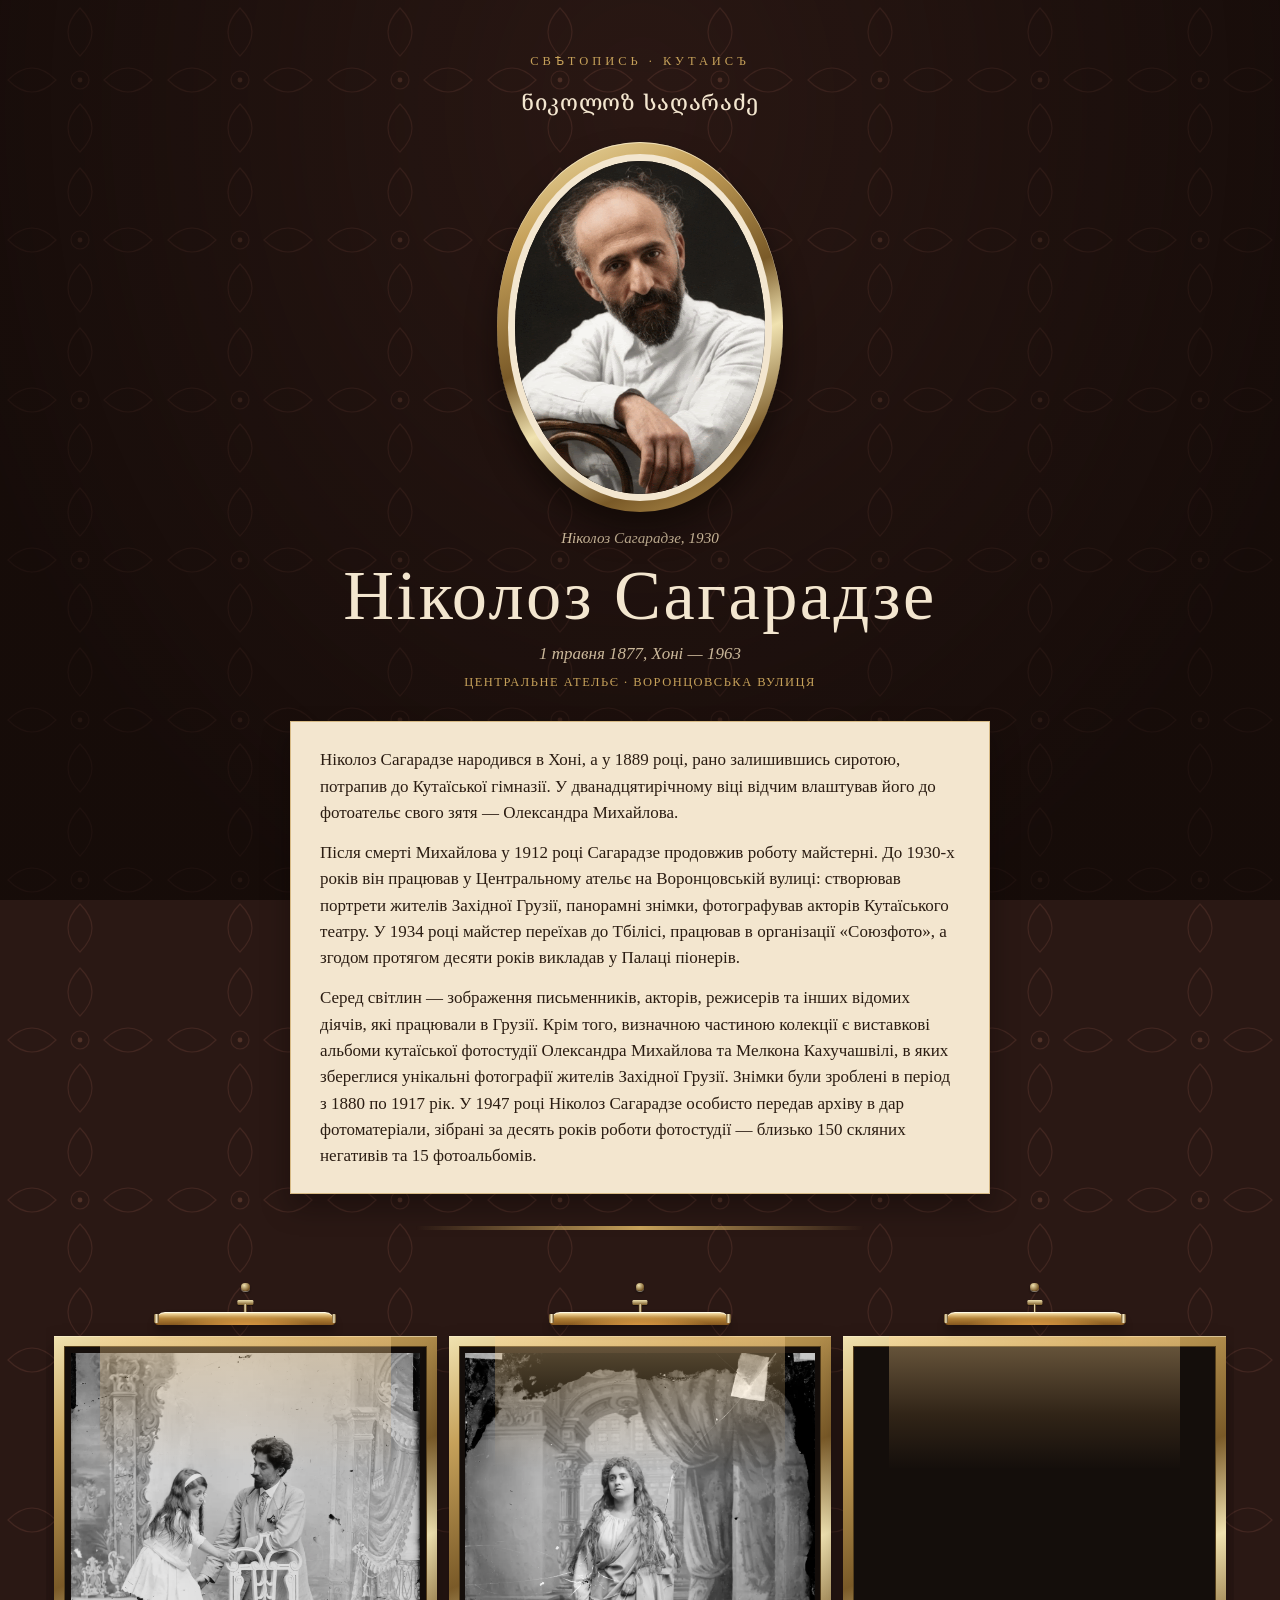
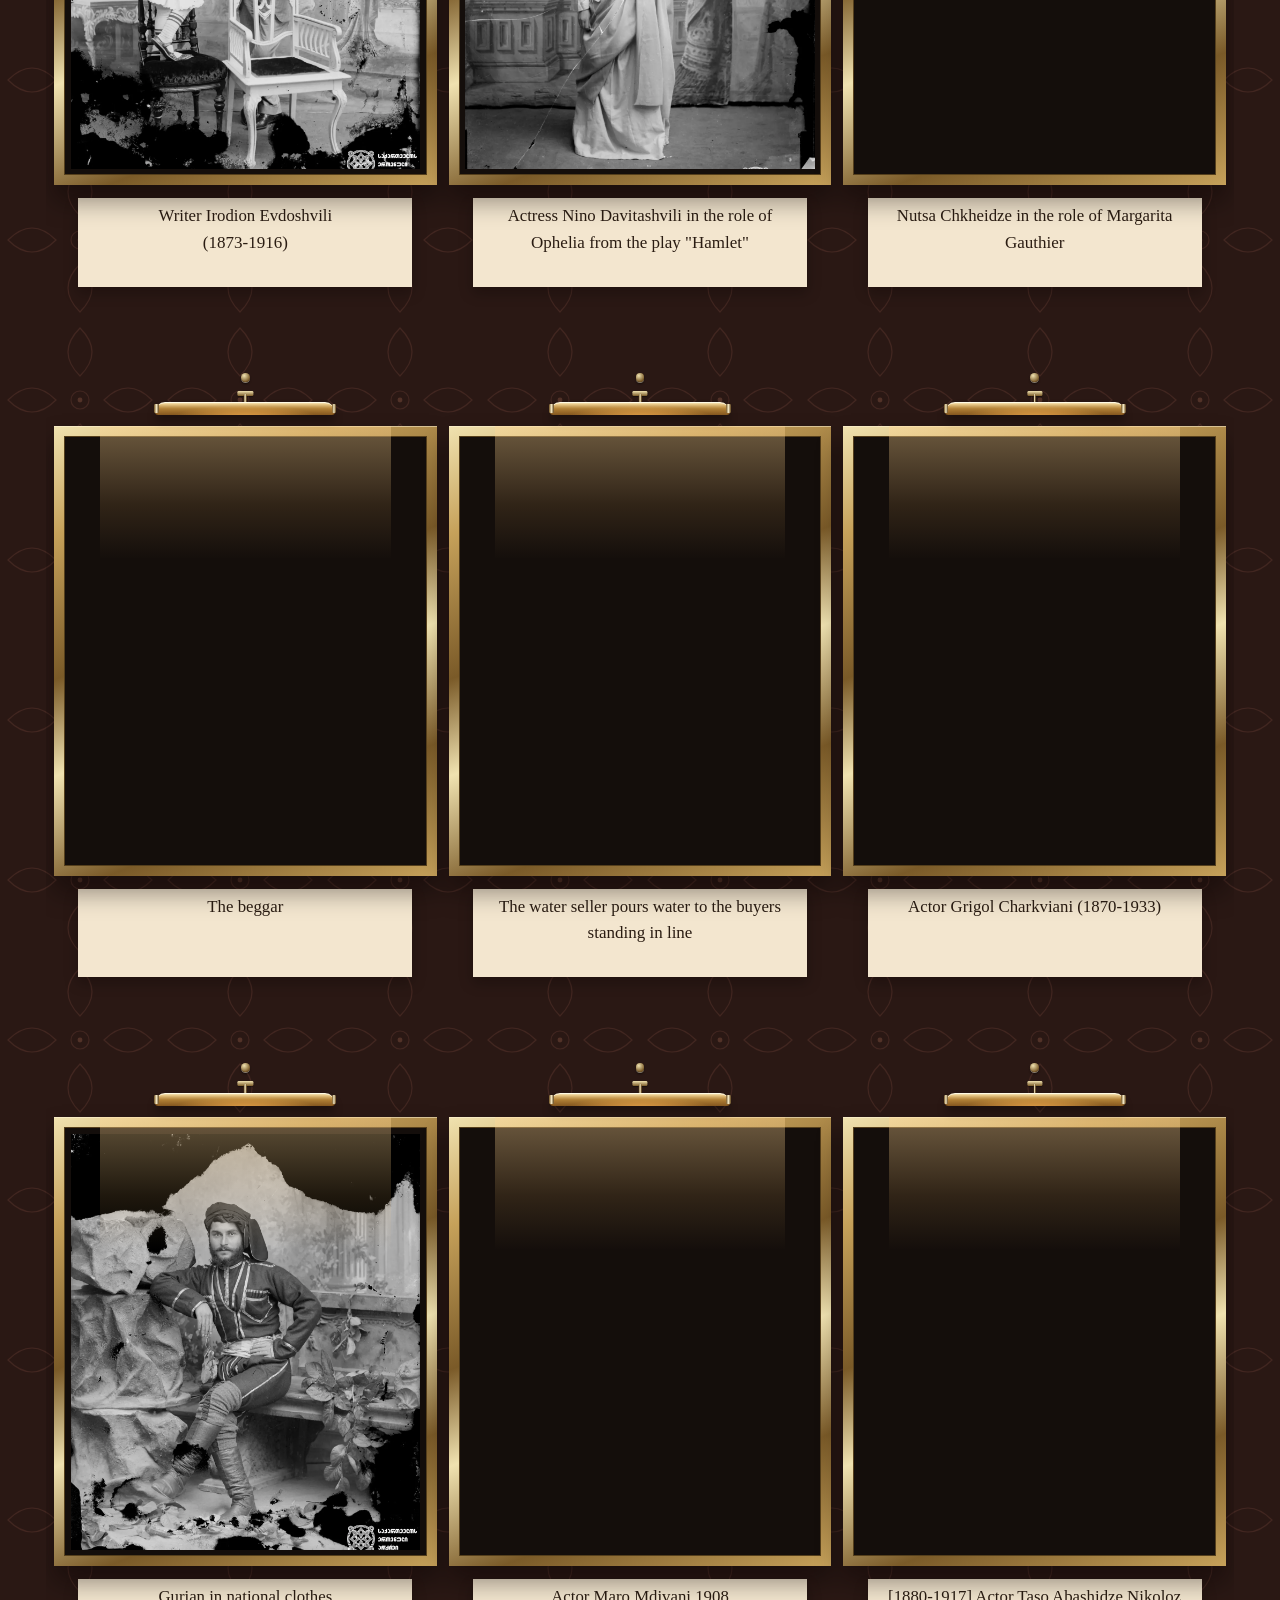
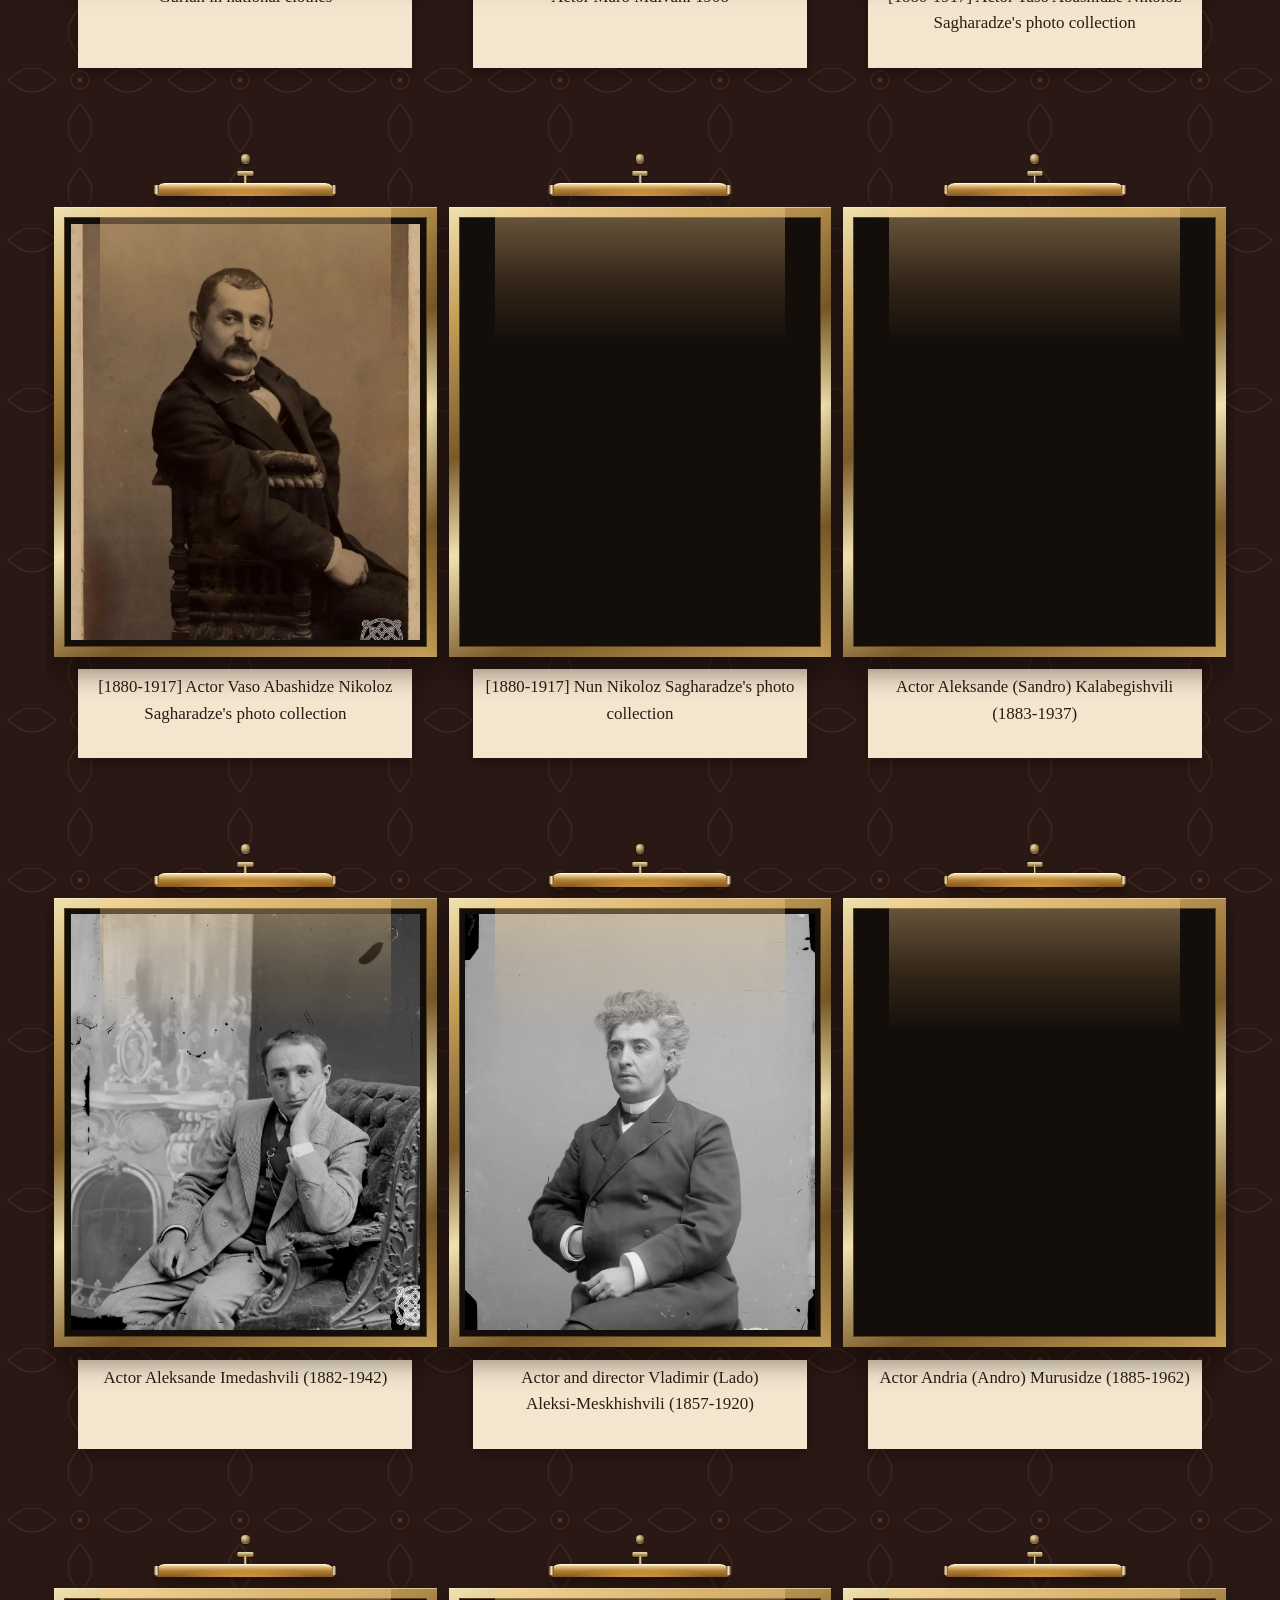
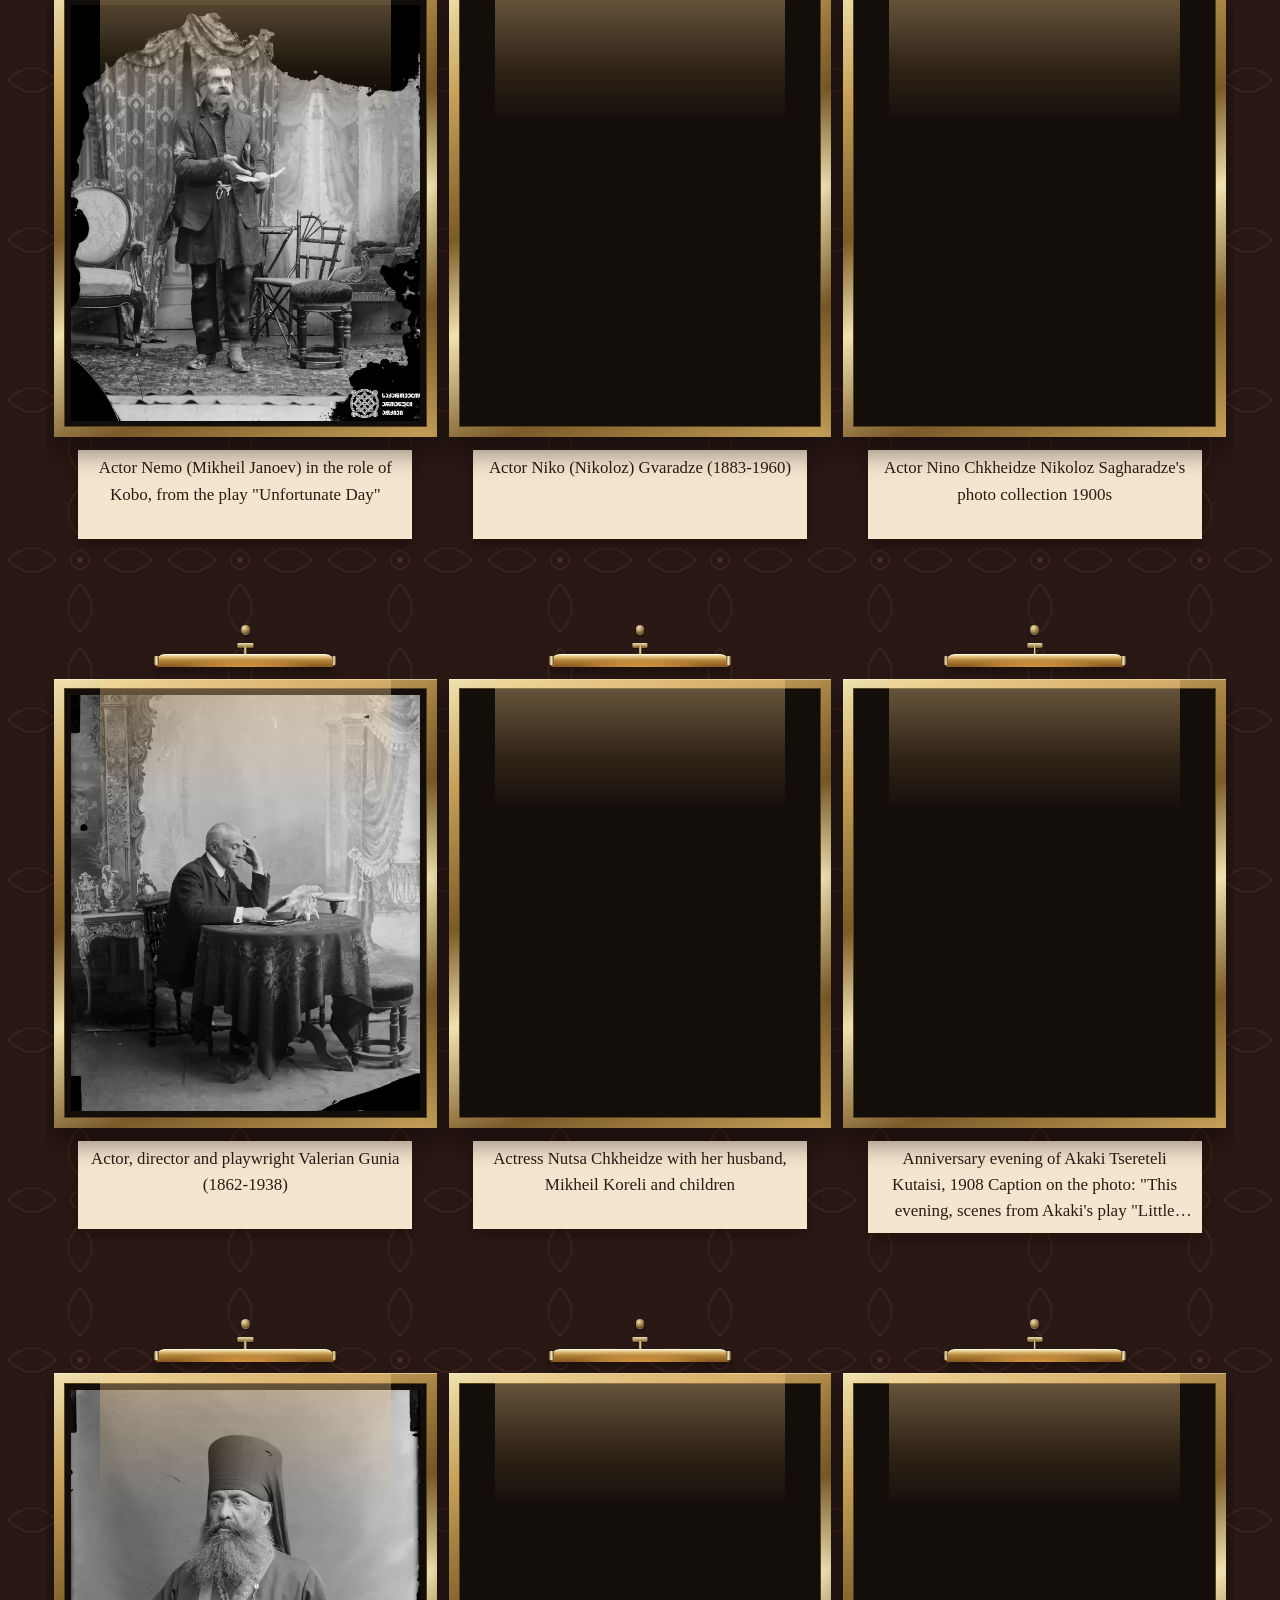
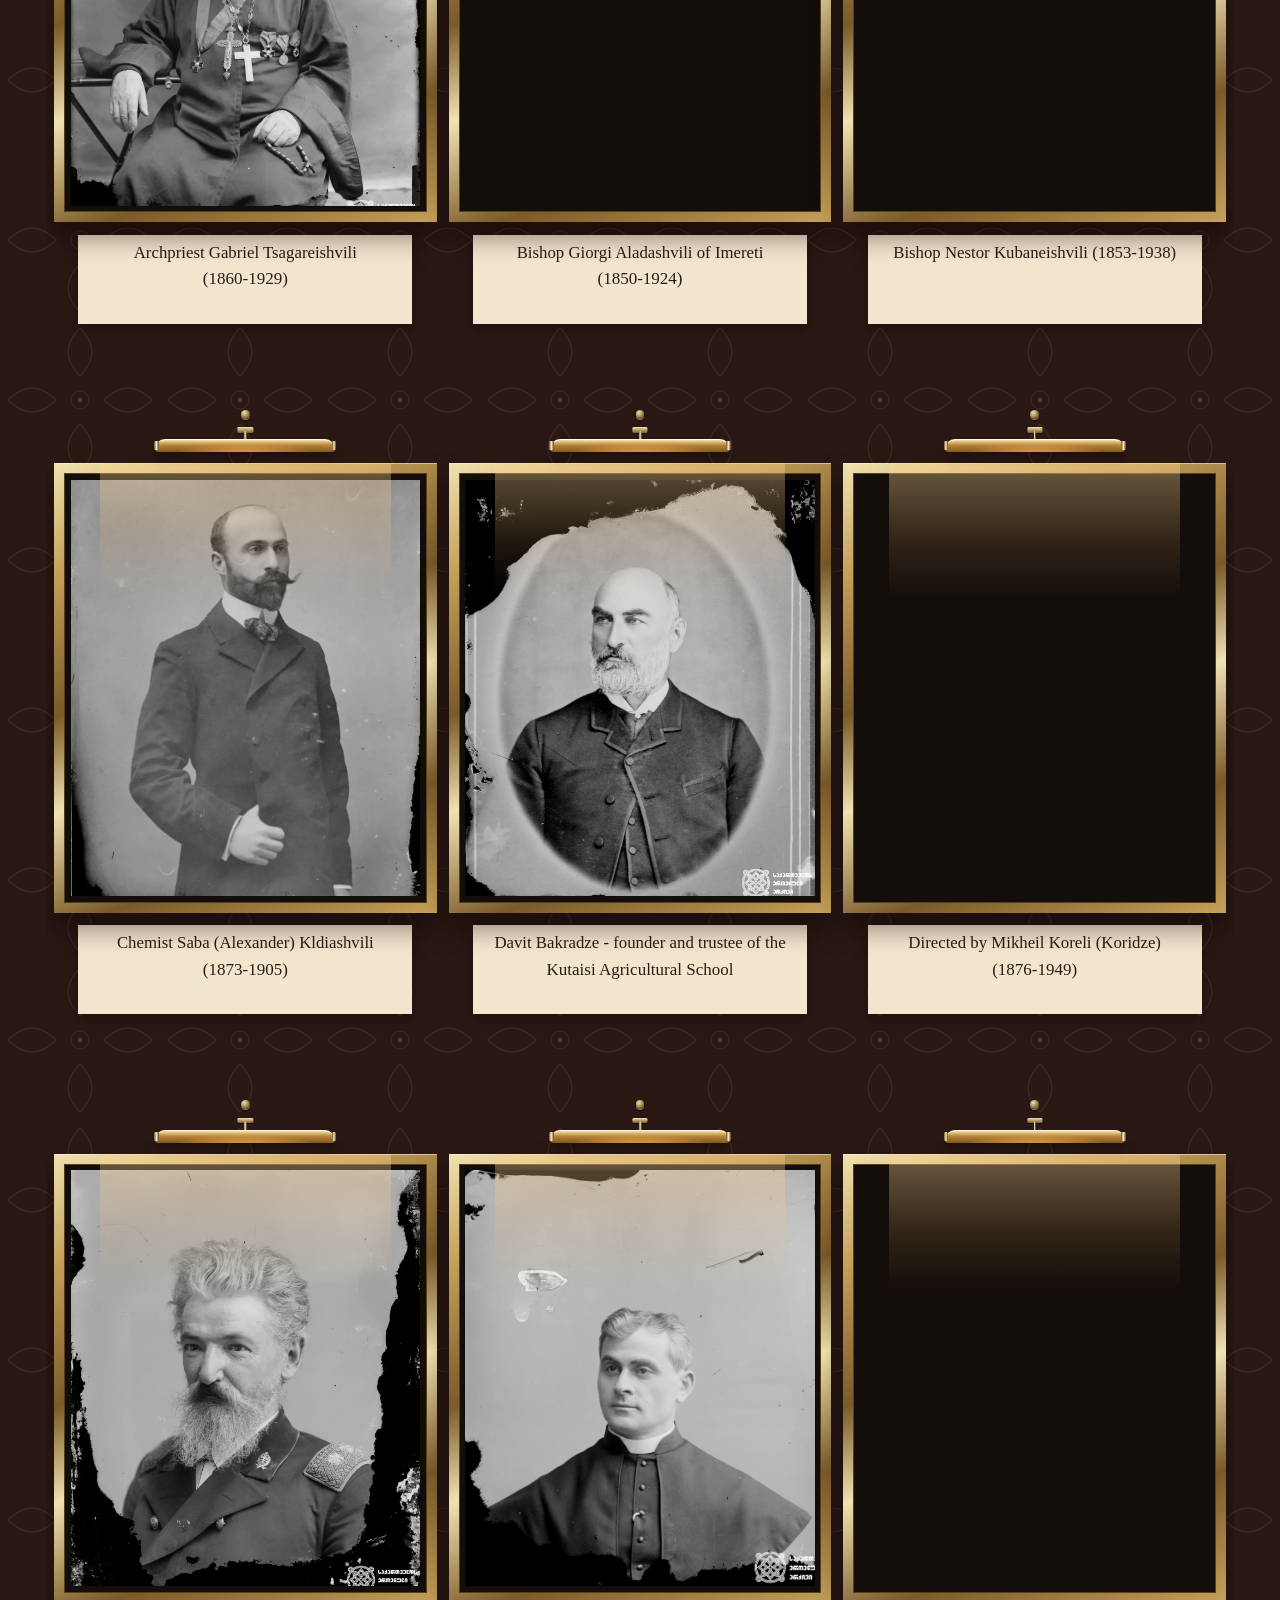
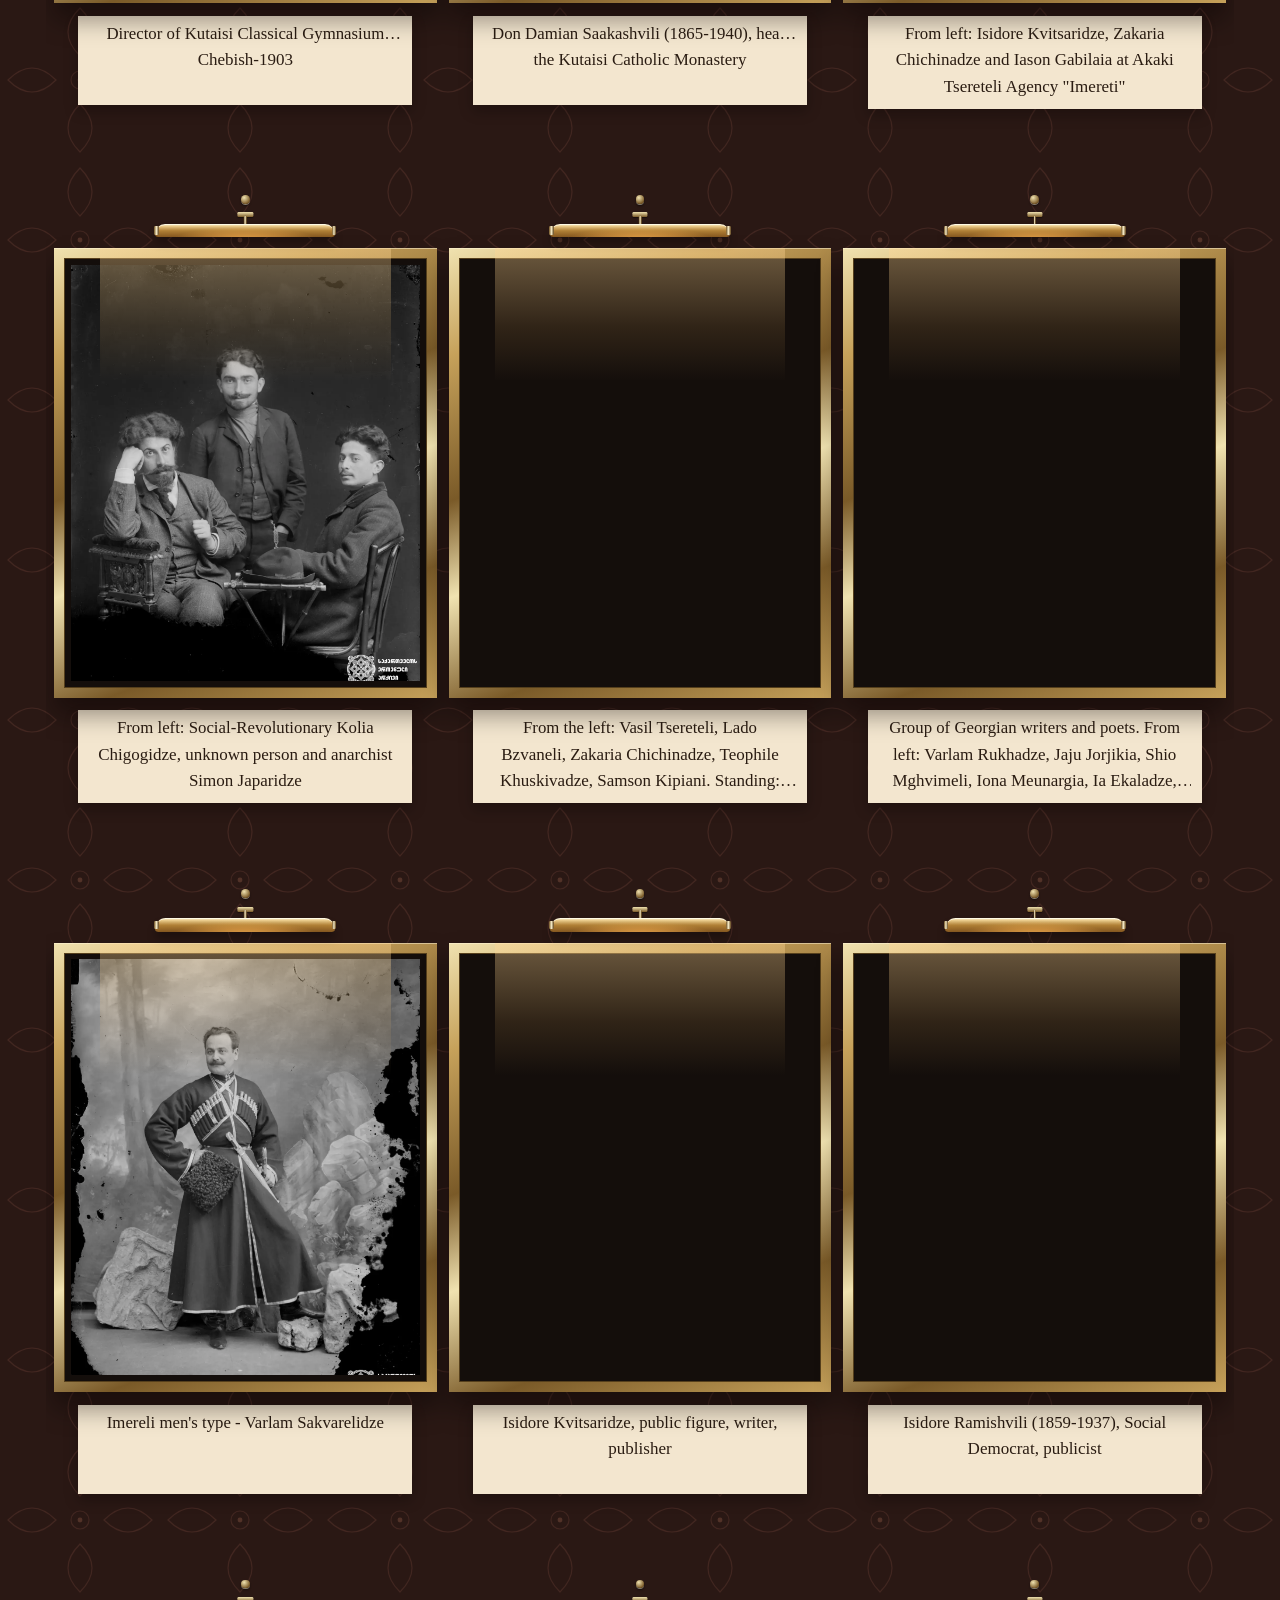
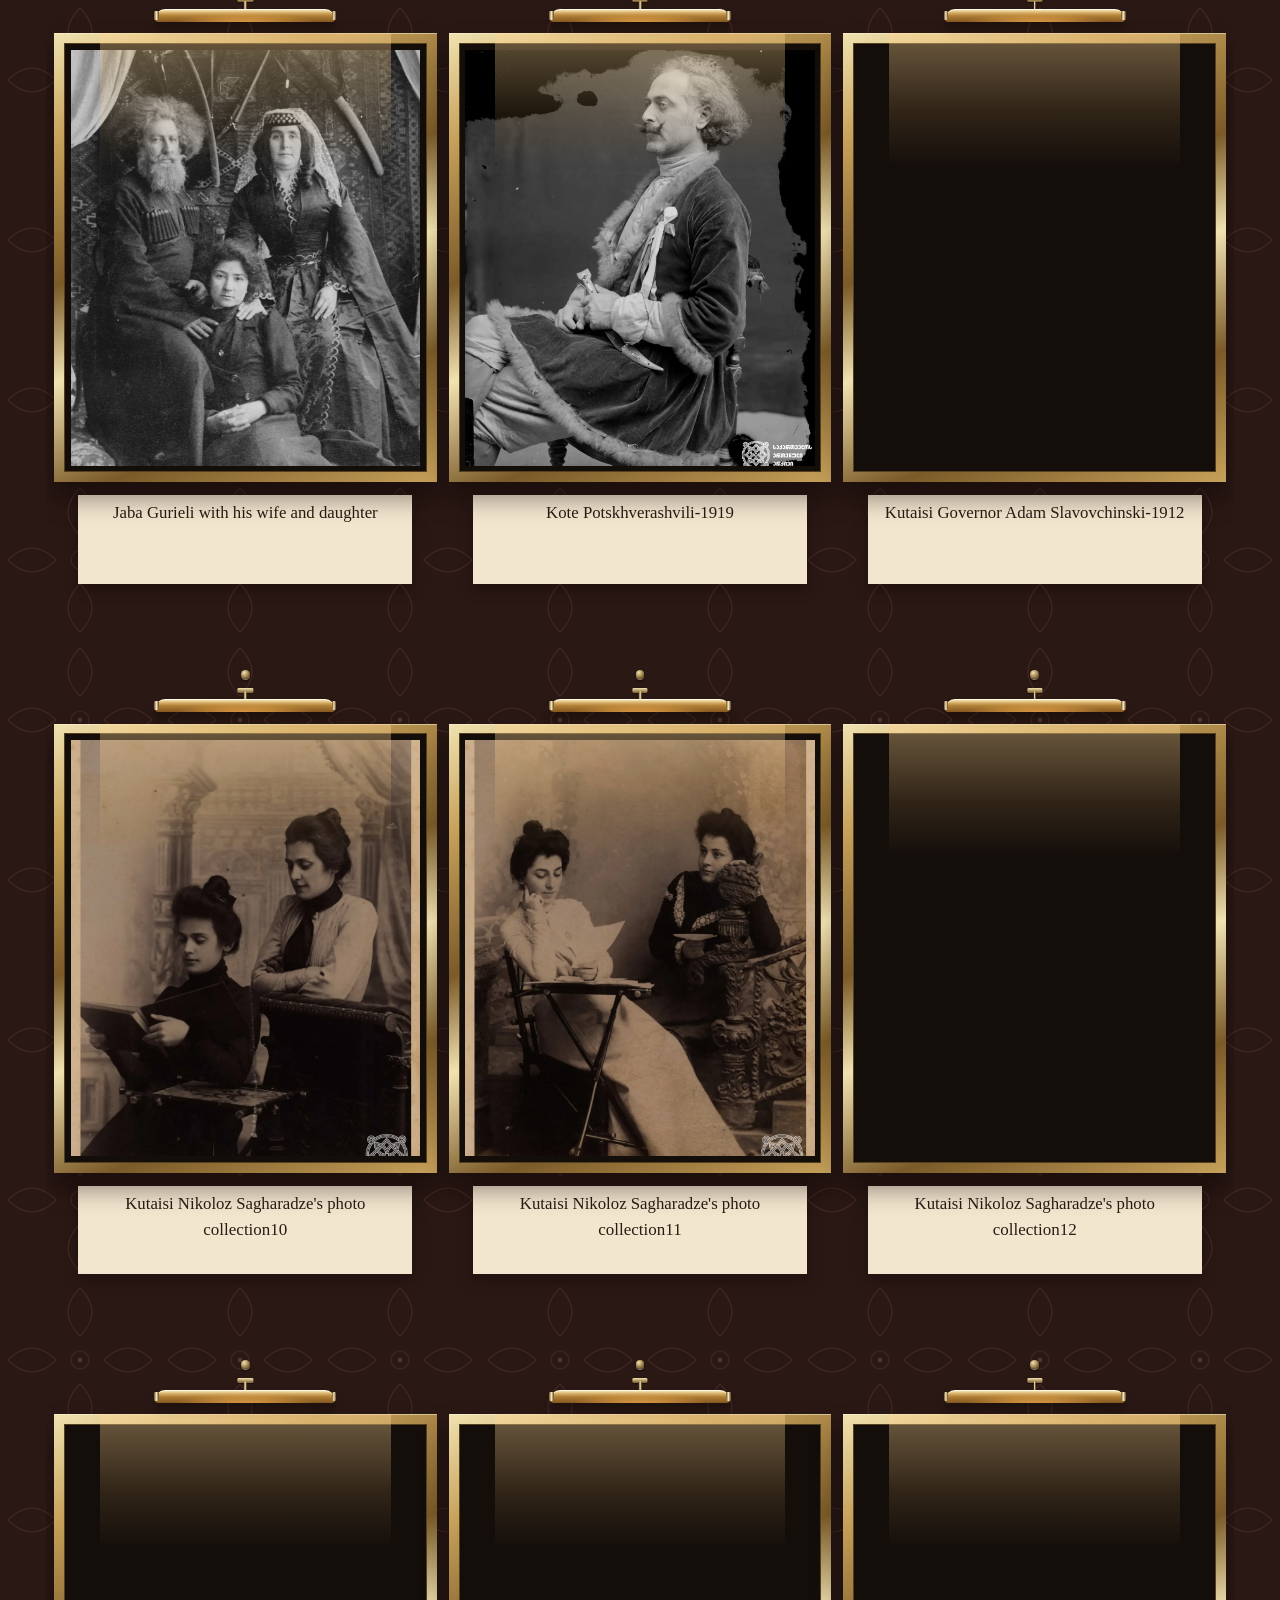
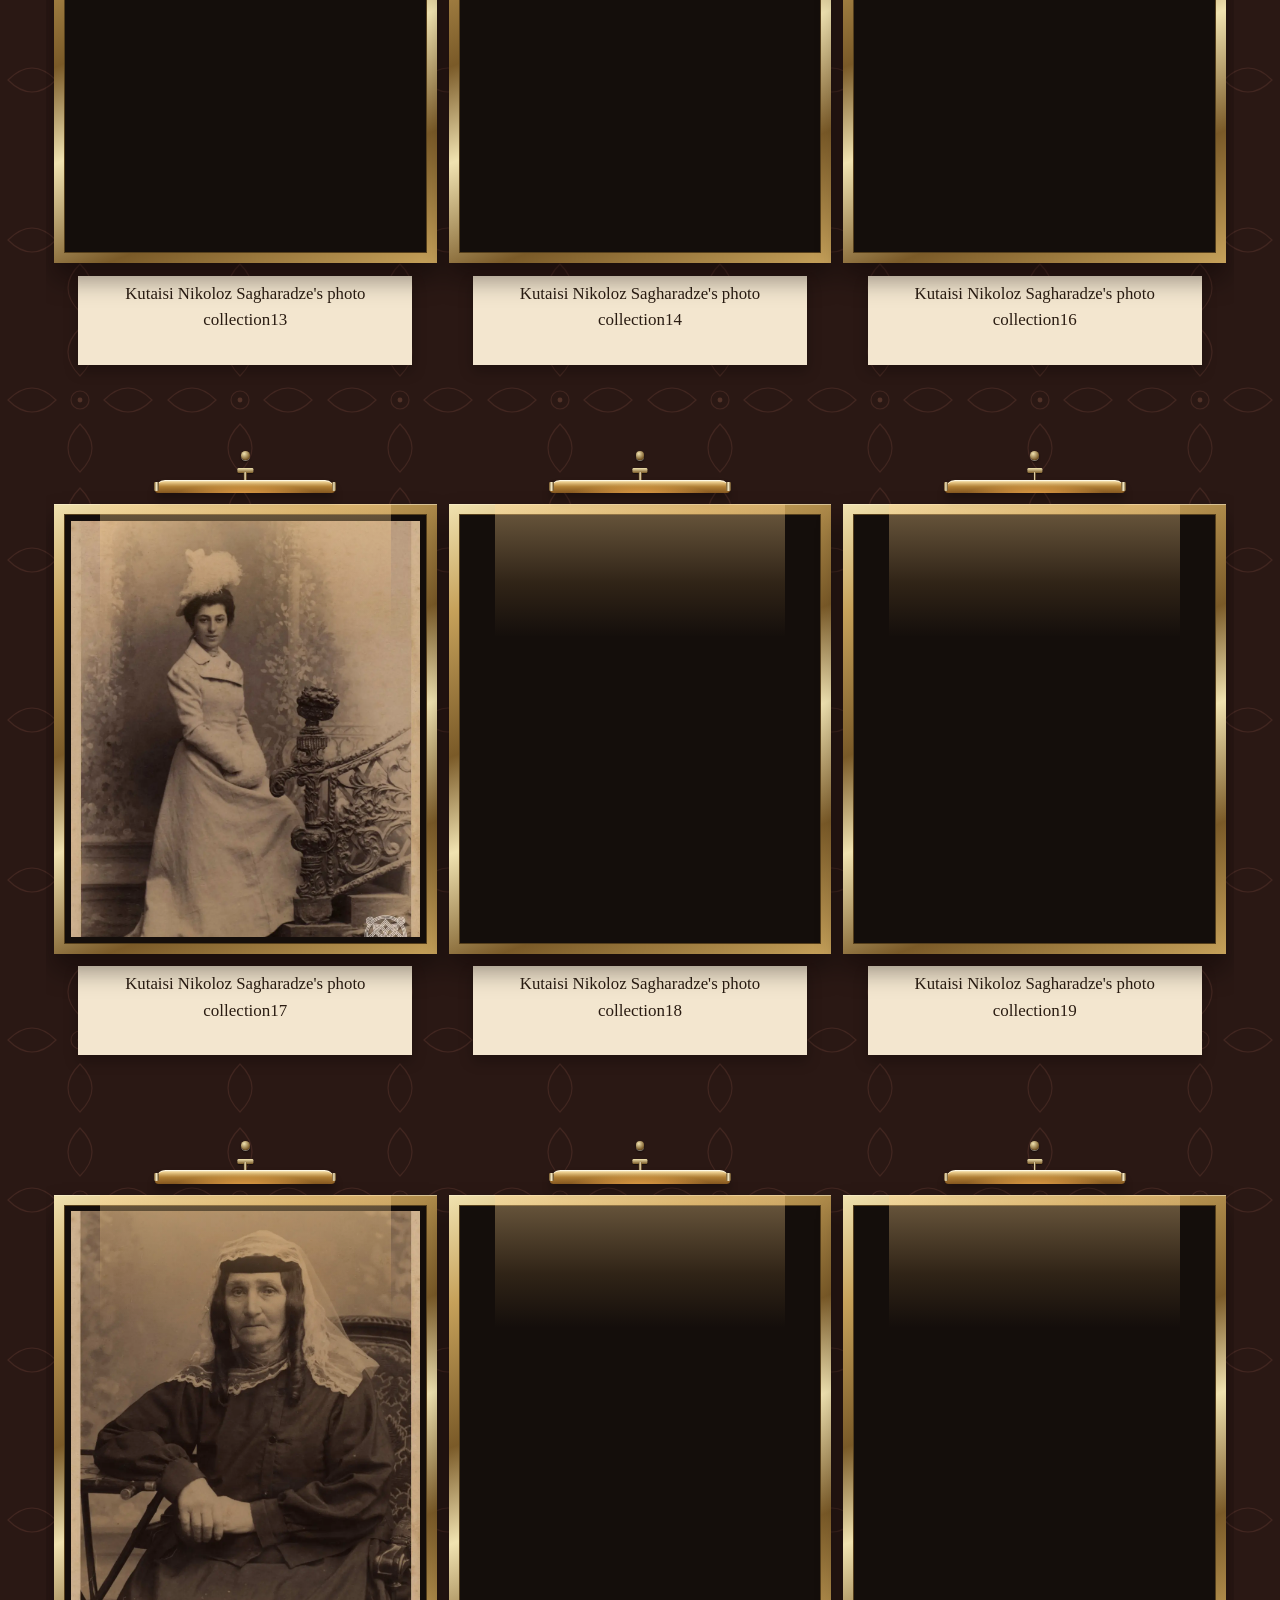
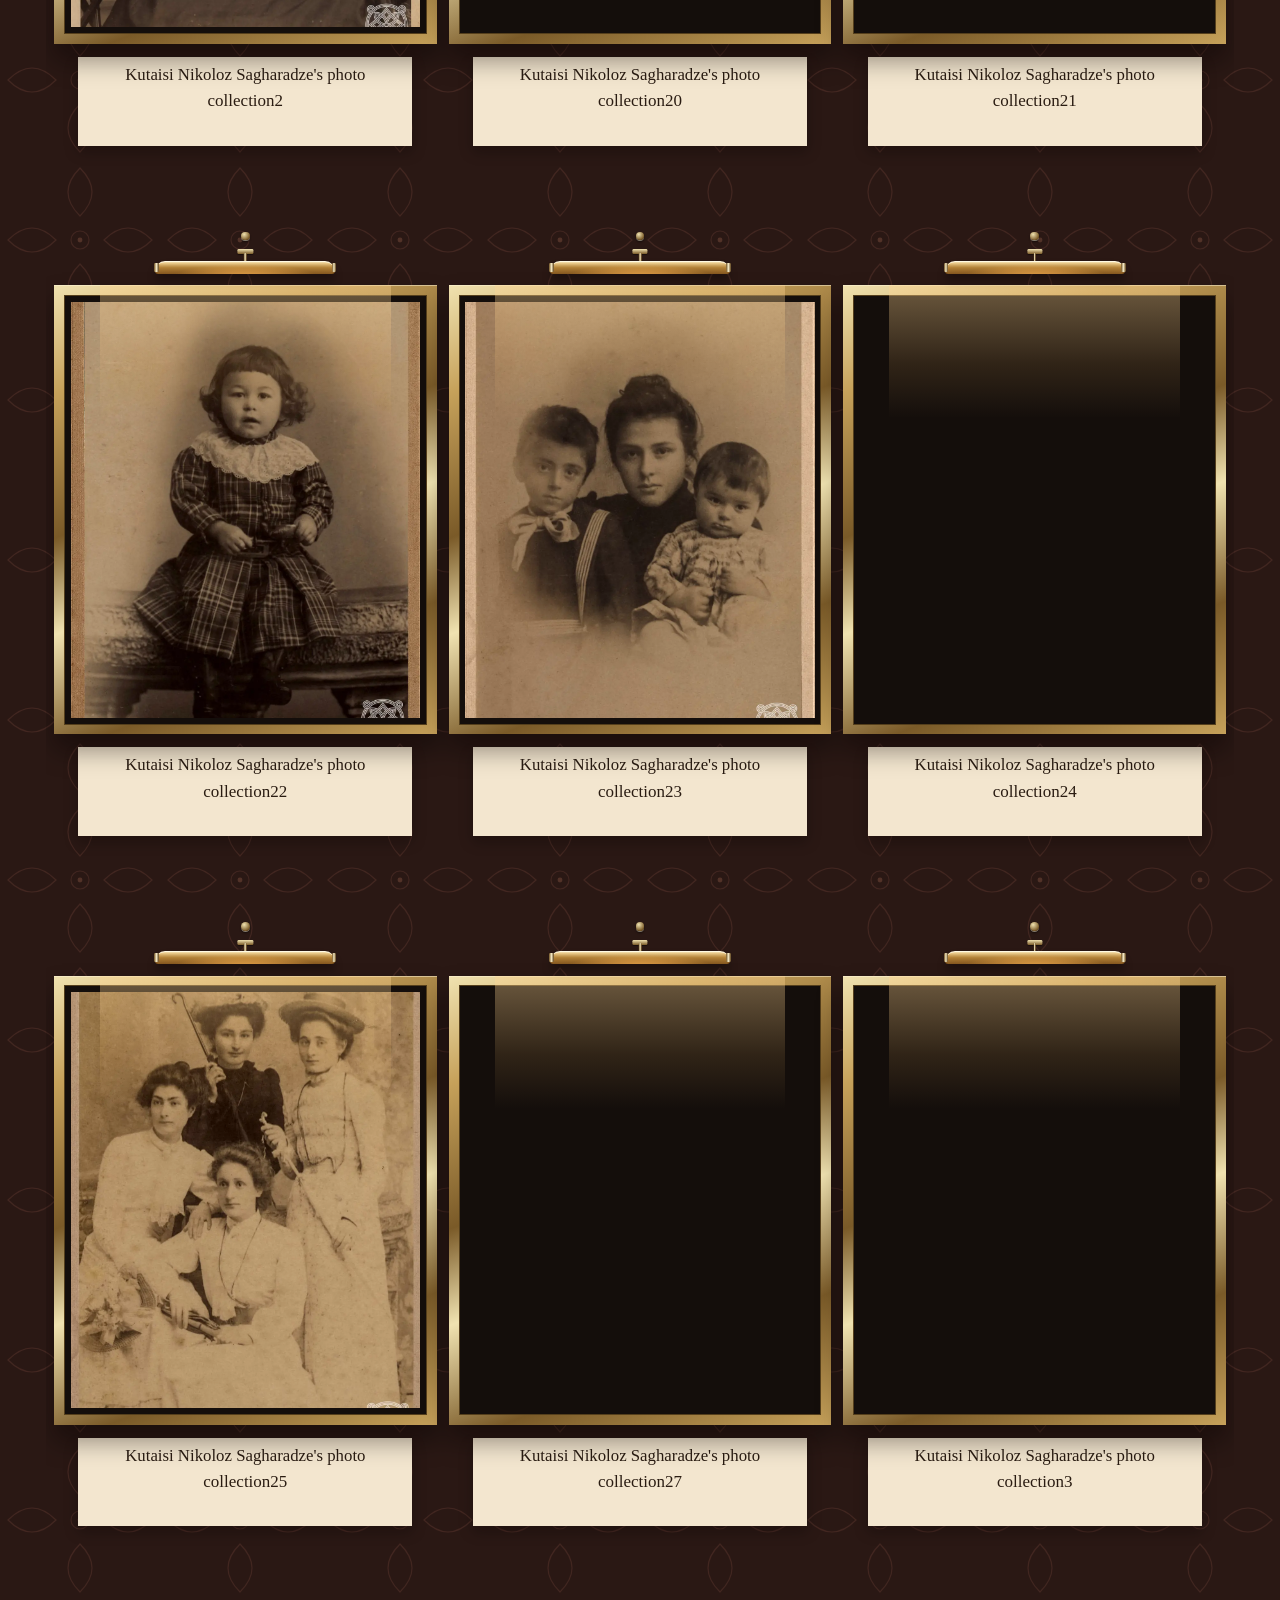
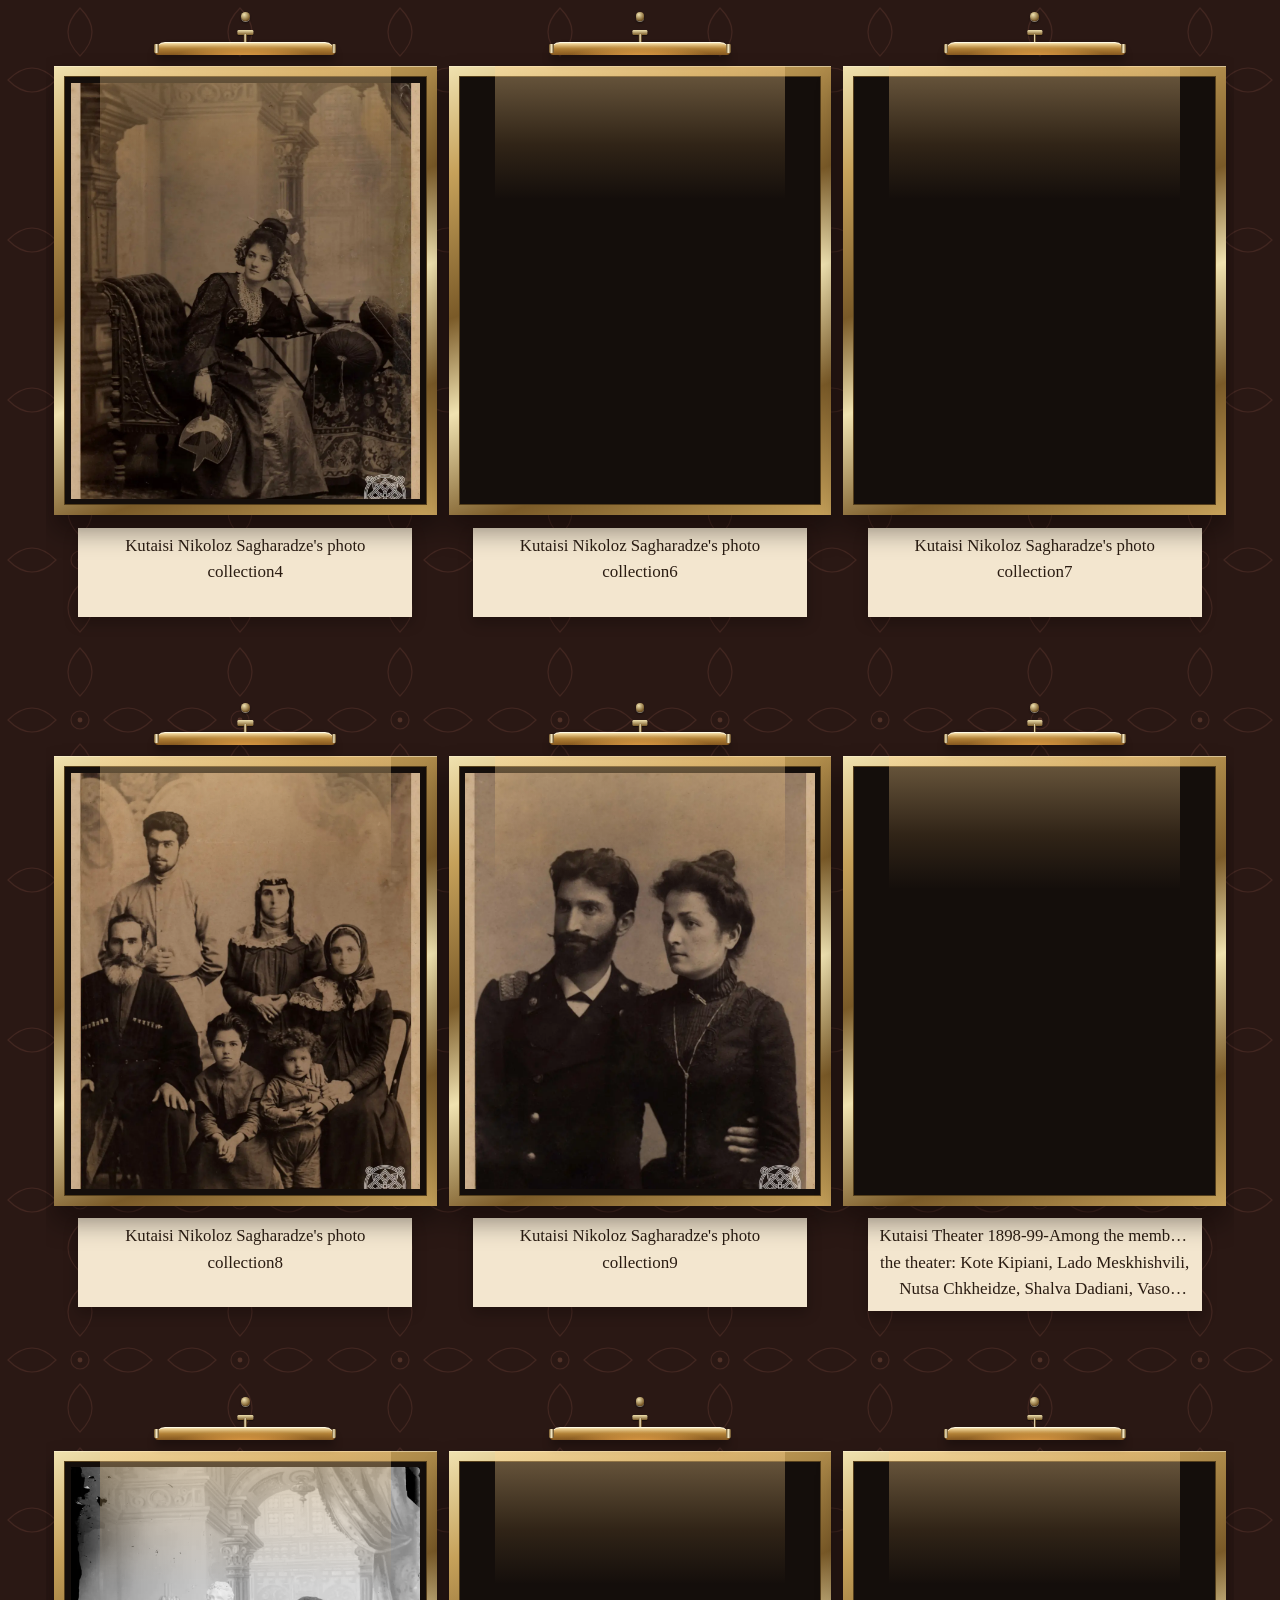
==== index.html @ 247204f6 "Update index.html" ====
<!DOCTYPE html>
<html lang="ua">
  <head>
    <meta charset="utf-8">
    <meta name="viewport" content="width=device-width, initial-scale=1">
    <title>Фотостудія Ніколоза Сагарадзе</title>
    <meta name="description" content="Фото Ніколоза Сагарадзе. Кутаиси, Центральне ательє на Воронцовській.">
<link rel="manifest" href="manifest.json">
    <link rel="icon" href="favicon.svg" type="image/svg+xml">
  <link rel="apple-touch-icon" href="/icons/apple-touch-icon.png">
    <link rel="stylesheet" href="styles.css">
    <style>
      .plate-hit.lit .frame img {
        filter: brightness(1.15) contrast(1.08) drop-shadow(0 0 12px rgba(255, 230, 150, 0.7));
        transition: filter 0.4s ease, box-shadow 0.4s ease;
      }
      .plate-hit.lit .frame {
        box-shadow: 0 14px 36px rgba(0,0,0,0.7), 0 -10px 25px rgba(255, 220, 130, 0.35);
        transition: box-shadow 0.4s ease;
      }
      .slip-title,
      .slip-more {
        display: -webkit-box;
        -webkit-box-orient: vertical;
        overflow: hidden;
      }
      .slip-title { -webkit-line-clamp: 1; }
      .slip-more { -webkit-line-clamp: 2; }
      .slip.is-open .slip-title,
      .slip.is-open .slip-more {
        display: block;
        -webkit-line-clamp: unset;
        overflow: visible;
      }
      .slip { cursor: pointer; }
    </style>
  </head>
  <body>
    <main class="salon">
      <header class="mast">
        <p class="kicker enter">Свѣтопись · Кутаисъ</p>
        <p class="geo enter" lang="ka">ნიკოლოზ საღარაძე</p>
        <figure class="medallion enter plate" data-motion="atelier/n_sagaradze.mp4" data-span="third" style="--i:7;--ratio:3 / 4">
          <div class="oval">
            <div class="oval-mat">
              <div class="oval-opening">
                <img src="atelier/result%20(1).gif" alt="Ніколоз Сагарадзе, портрет 1930 року" loading="lazy">
              </div>
            </div>
          </div>
          <figcaption>Ніколоз Сагарадзе, 1930</figcaption>
        </figure>
        <h1 class="enter">Ніколоз Сагарадзе</h1>
        <p class="dates enter">1 травня 1877, Хоні — 1963</p>
        <p class="place enter">Центральне ательє · Воронцовська вулиця</p>
      </header>

      <article class="label enter">
        <p>
         Ніколоз Сагарадзе народився в Хоні, а у 1889 році, рано залишившись сиротою, потрапив до Кутаїської гімназії. У дванадцятирічному віці відчим влаштував його до фотоательє свого зятя — Олександра Михайлова.
        </p>
        <p>
          Після смерті Михайлова у 1912 році Сагарадзе продовжив роботу майстерні.
          До 1930-х років він працював у Центральному ательє на Воронцовській вулиці: створював
          портрети жителів Західної Грузії, панорамні знімки, фотографував акторів Кутаїського театру. У 1934 році майстер переїхав до
          Тбілісі, працював в організації «Союзфото», а згодом протягом десяти років викладав у Палаці
          піонерів. </p>
          <p>Серед світлин — зображення письменників, акторів, режисерів та інших відомих діячів, які працювали в Грузії. Крім того, визначною частиною колекції є виставкові альбоми кутаїської фотостудії Олександра Михайлова та Мелкона Кахучашвілі, в яких збереглися унікальні фотографії жителів Західної Грузії.
Знімки були зроблені в період з 1880 по 1917 рік. У 1947 році Ніколоз Сагарадзе особисто передав архіву в дар фотоматеріали, зібрані за десять років роботи фотостудії — близько 150 скляних негативів та 15 фотоальбомів.
        </p>
      </article>

      <div class="rail" aria-hidden="true"></div>

      <section class="hang" aria-label="Стена ателье">
  <figure class="plate" data-motion="atelier/children_na_stule.mp4" data-span="third" style="--i:109">
          <div class="plate-hit is-still">
            <span class="nail" aria-hidden="true"></span>
            <span class="lamp" aria-hidden="true"><span class="lamp-plate"></span><span class="lamp-arm"></span><span class="lamp-shade"></span></span>
            <span class="frame">
              <span class="frame-well">
                <span class="opening">
                  <img src="atelier/Writer%20Irodion%20Evdoshvili%20%281873-1916%29.jpg" alt="Writer Irodion Evdoshvili (1873-1916)" loading="lazy">
                </span>
              </span>
            </span>
            <span class="slip" role="button" tabindex="0" aria-expanded="false">
              <span class="slip-title">Writer Irodion Evdoshvili</span>
              <span class="slip-more">  (1873-1916)</span>
            </span>
          </div>
        </figure>
  <figure class="plate" data-span="third" style="--i:15" data-motion="atelier/actress.mp4">
          <div class="plate-hit is-still">
            <span class="nail" aria-hidden="true"></span>
            <span class="lamp" aria-hidden="true"><span class="lamp-plate"></span><span class="lamp-arm"></span><span class="lamp-shade"></span></span>
            <span class="frame">
              <span class="frame-well">
                <span class="opening">
                  <img src="atelier/Actress%20Nino%20Davitashvili%20in%20the%20role%20of%20Ophelia%20from%20the%20play%20%22Hamlet%22.jpg" alt="Actress Nino Davitashvili in the role of Ophelia from the play &quot;Hamlet&quot;" loading="lazy">
                </span>
              </span>
            </span>
            <span class="slip" role="button" tabindex="0" aria-expanded="false">
              <span class="slip-title">Actress Nino Davitashvili in the role of</span>
              <span class="slip-more">Ophelia from the play &quot;Hamlet&quot;</span>
            </span>
          </div>
        </figure> 
 <figure class="plate" data-motion="atelier/lady_v_kresle.mp4" data-span="third" style="--i:79">
          <div class="plate-hit is-still">
            <span class="nail" aria-hidden="true"></span>
            <span class="lamp" aria-hidden="true"><span class="lamp-plate"></span><span class="lamp-arm"></span><span class="lamp-shade"></span></span>
            <span class="frame">
              <span class="frame-well">
                <span class="opening">
                  <img src="atelier/Nutsa%20Chkheidze%20in%20the%20role%20of%20Margarita%20Gauthier.jpg" alt="Nutsa Chkheidze in the role of Margarita Gauthier" loading="lazy">
                </span>
              </span>
            </span>
            <span class="slip" role="button" tabindex="0" aria-expanded="false">
              <span class="slip-title">Nutsa Chkheidze in the role of Margarita</span>
              <span class="slip-more">Gauthier</span>
            </span>
          </div>
        </figure>  
        <figure class="plate" data-motion="atelier/The beggar.mp4" data-span="third" style="--i:98">
          <div class="plate-hit is-still">
            <span class="nail" aria-hidden="true"></span>
            <span class="lamp" aria-hidden="true"><span class="lamp-plate"></span><span class="lamp-arm"></span><span class="lamp-shade"></span></span>
            <span class="frame">
              <span class="frame-well">
                <span class="opening">
                  <img src="atelier/The%20beggar.jpg" alt="The beggar" loading="lazy">
                </span>
              </span>
            </span>
            <span class="slip" role="button" tabindex="0" aria-expanded="false">
              <span class="slip-title">The beggar</span>
            </span>
          </div>
        </figure> 
   <figure class="plate" data-motion="atelier/nabiraut_vodu.mp4" data-span="third" style="--i:99">
          <div class="plate-hit is-still">
            <span class="nail" aria-hidden="true"></span>
            <span class="lamp" aria-hidden="true"><span class="lamp-plate"></span><span class="lamp-arm"></span><span class="lamp-shade"></span></span>
            <span class="frame">
              <span class="frame-well">
                <span class="opening">
                  <img src="atelier/The%20water%20seller%20pours%20water%20to%20the%20buyers%20standing%20in%20line.jpg" alt="The water seller pours water to the buyers standing in line" loading="lazy">
                </span>
              </span>
            </span>
            <span class="slip" role="button" tabindex="0" aria-expanded="false">
              <span class="slip-title">The water seller pours water to the buyers</span>
              <span class="slip-more">standing in line</span>
            </span>
          </div>
        </figure> 
          <figure class="plate" data-motion="atelier/Actor Grigol Charkviani.mp4" data-span="third" style="--i:9">
          <div class="plate-hit is-still">
            <span class="nail" aria-hidden="true"></span>
            <span class="lamp" aria-hidden="true"><span class="lamp-plate"></span><span class="lamp-arm"></span><span class="lamp-shade"></span></span>
            <span class="frame">
              <span class="frame-well">
                <span class="opening">
                  <img src="atelier/Actor%20Grigol%20Charkviani%20%281870-1933%29.jpg" alt="Actor Grigol Charkviani (1870-1933)" loading="lazy">
                </span>
              </span>
            </span>
            <span class="slip" role="button" tabindex="0" aria-expanded="false">
              <span class="slip-title">Actor Grigol Charkviani (1870-1933)</span>
            </span>
          </div>
        </figure> 
       <figure class="plate" data-motion="atelier/Gurian in national clothes.mp4" data-span="third" style="--i:39">
          <div class="plate-hit is-still">
            <span class="nail" aria-hidden="true"></span>
            <span class="lamp" aria-hidden="true"><span class="lamp-plate"></span><span class="lamp-arm"></span><span class="lamp-shade"></span></span>
            <span class="frame">
              <span class="frame-well">
                <span class="opening">
                  <img src="atelier/Gurian%20in%20national%20clothes.jpg" alt="Gurian in national clothes" loading="lazy">
                </span>
              </span>
            </span>
            <span class="slip" role="button" tabindex="0" aria-expanded="false">
              <span class="slip-title">Gurian in national clothes</span>
            </span>
          </div>
        </figure>
         <figure class="plate" data-span="third" style="--i:10" data-motion="atelier/Actor Maro Mdivani 1908.mp4">
          <div class="plate-hit is-still">
            <span class="nail" aria-hidden="true"></span>
            <span class="lamp" aria-hidden="true"><span class="lamp-plate"></span><span class="lamp-arm"></span><span class="lamp-shade"></span></span>
            <span class="frame">
              <span class="frame-well">
                <span class="opening">
                  <img src="atelier/Actor%20Maro%20Mdivani%201908.jpg" alt="Actor Maro Mdivani 1908" loading="lazy">
                </span>
              </span>
            </span>
            <span class="slip" role="button" tabindex="0" aria-expanded="false">
              <span class="slip-title">Actor Maro Mdivani 1908</span>
            </span>
          </div>
        </figure>
        <figure class="plate" data-motion="atelier/Taso Abashidze.mp4" data-span="third" style="--i:2">
          <div class="plate-hit is-still">
            <span class="nail" aria-hidden="true"></span>
            <span class="lamp" aria-hidden="true"><span class="lamp-plate"></span><span class="lamp-arm"></span><span class="lamp-shade"></span></span>
            <span class="frame">
              <span class="frame-well">
                <span class="opening">
                  <img src="atelier/%5B1880-1917%5D%20Actor%20Taso%20Abashidze%20Nikoloz%20Sagharadze%27s%20photo%20collection.jpg" alt="[1880-1917] Actor Taso Abashidze Nikoloz Sagharadze&#x27;s photo collection" loading="lazy">
                </span>
              </span>
            </span>
            <span class="slip" role="button" tabindex="0" aria-expanded="false">
              <span class="slip-title">[1880-1917] Actor Taso Abashidze Nikoloz</span>
              <span class="slip-more">Sagharadze&#x27;s photo collection</span>
            </span>
          </div>
        </figure>
        <figure class="plate" data-span="third" style="--i:3">
          <div class="plate-hit is-still">
            <span class="nail" aria-hidden="true"></span>
            <span class="lamp" aria-hidden="true"><span class="lamp-plate"></span><span class="lamp-arm"></span><span class="lamp-shade"></span></span>
            <span class="frame">
              <span class="frame-well">
                <span class="opening">
                  <img src="atelier/%5B1880-1917%5D%20Actor%20Vaso%20Abashidze%20Nikoloz%20Sagharadze%27s%20photo%20collection.jpg" alt="[1880-1917] Actor Vaso Abashidze Nikoloz Sagharadze&#x27;s photo collection" loading="lazy">
                </span>
              </span>
            </span>
            <span class="slip" role="button" tabindex="0" aria-expanded="false">
              <span class="slip-title">[1880-1917] Actor Vaso Abashidze Nikoloz</span>
              <span class="slip-more">Sagharadze&#x27;s photo collection</span>
            </span>
          </div>
        </figure>
        <figure class="plate" data-span="third" style="--i:4">
          <div class="plate-hit is-still">
            <span class="nail" aria-hidden="true"></span>
            <span class="lamp" aria-hidden="true"><span class="lamp-plate"></span><span class="lamp-arm"></span><span class="lamp-shade"></span></span>
            <span class="frame">
              <span class="frame-well">
                <span class="opening">
                  <img src="atelier/%5B1880-1917%5D%20Nun%20Nikoloz%20Sagharadze%27s%20photo%20collection.jpg" alt="[1880-1917] Nun Nikoloz Sagharadze&#x27;s photo collection" loading="lazy">
                </span>
              </span>
            </span>
            <span class="slip" role="button" tabindex="0" aria-expanded="false">
              <span class="slip-title">[1880-1917] Nun Nikoloz Sagharadze&#x27;s photo</span>
              <span class="slip-more">collection</span>
            </span>
          </div>
        </figure>
        <figure class="plate" data-span="third" style="--i:5">
          <div class="plate-hit is-still">
            <span class="nail" aria-hidden="true"></span>
            <span class="lamp" aria-hidden="true"><span class="lamp-plate"></span><span class="lamp-arm"></span><span class="lamp-shade"></span></span>
            <span class="frame">
              <span class="frame-well">
                <span class="opening">
                  <img src="atelier/Actor%20Aleksande%20%28Sandro%29%20Kalabegishvili%20%281883-1937%29.jpg" alt="Actor Aleksande (Sandro) Kalabegishvili (1883-1937)" loading="lazy">
                </span>
              </span>
            </span>
            <span class="slip" role="button" tabindex="0" aria-expanded="false">
              <span class="slip-title">Actor Aleksande (Sandro) Kalabegishvili</span>
              <span class="slip-more">(1883-1937)</span>
            </span>
          </div>
        </figure>
        <figure class="plate" data-span="third" style="--i:6">
          <div class="plate-hit is-still">
            <span class="nail" aria-hidden="true"></span>
            <span class="lamp" aria-hidden="true"><span class="lamp-plate"></span><span class="lamp-arm"></span><span class="lamp-shade"></span></span>
            <span class="frame">
              <span class="frame-well">
                <span class="opening">
                  <img src="atelier/Actor%20Aleksande%20Imedashvili%20%281882-1942%29.jpg" alt="Actor Aleksande Imedashvili (1882-1942)" loading="lazy">
                </span>
              </span>
            </span>
            <span class="slip" role="button" tabindex="0" aria-expanded="false">
              <span class="slip-title">Actor Aleksande Imedashvili (1882-1942)</span>
            </span>
          </div>
        </figure>
        <figure class="plate" data-span="third" style="--i:7">
          <div class="plate-hit is-still">
            <span class="nail" aria-hidden="true"></span>
            <span class="lamp" aria-hidden="true"><span class="lamp-plate"></span><span class="lamp-arm"></span><span class="lamp-shade"></span></span>
            <span class="frame">
              <span class="frame-well">
                <span class="opening">
                  <img src="atelier/Actor%20and%20director%20Vladimir%20%28Lado%29%20Aleksi-Meskhishvili%20%281857-1920%29.jpg" alt="Actor and director Vladimir (Lado) Aleksi-Meskhishvili (1857-1920)" loading="lazy">
                </span>
              </span>
            </span>
            <span class="slip" role="button" tabindex="0" aria-expanded="false">
              <span class="slip-title">Actor and director Vladimir (Lado)</span>
              <span class="slip-more">Aleksi-Meskhishvili (1857-1920)</span>
            </span>
          </div>
        </figure>
        <figure class="plate" data-span="third" style="--i:8">
          <div class="plate-hit is-still">
            <span class="nail" aria-hidden="true"></span>
            <span class="lamp" aria-hidden="true"><span class="lamp-plate"></span><span class="lamp-arm"></span><span class="lamp-shade"></span></span>
            <span class="frame">
              <span class="frame-well">
                <span class="opening">
                  <img src="atelier/Actor%20Andria%20%28Andro%29%20Murusidze%20%281885-1962%29.jpg" alt="Actor Andria (Andro) Murusidze (1885-1962)" loading="lazy">
                </span>
              </span>
            </span>
            <span class="slip" role="button" tabindex="0" aria-expanded="false">
              <span class="slip-title">Actor Andria (Andro) Murusidze (1885-1962)</span>
            </span>
          </div>
        </figure>
        <figure class="plate" data-span="third" style="--i:11">
          <div class="plate-hit is-still">
            <span class="nail" aria-hidden="true"></span>
            <span class="lamp" aria-hidden="true"><span class="lamp-plate"></span><span class="lamp-arm"></span><span class="lamp-shade"></span></span>
            <span class="frame">
              <span class="frame-well">
                <span class="opening">
                  <img src="atelier/Actor%20Nemo%20%28Mikheil%20Janoev%29%20in%20the%20role%20of%20Kobo%2C%20from%20the%20play%20%22Unfortunate%20Day%22.jpg" alt="Actor Nemo (Mikheil Janoev) in the role of Kobo, from the play &quot;Unfortunate Day&quot;" loading="lazy">
                </span>
              </span>
            </span>
            <span class="slip" role="button" tabindex="0" aria-expanded="false">
              <span class="slip-title">Actor Nemo (Mikheil Janoev) in the role of</span>
              <span class="slip-more">Kobo, from the play &quot;Unfortunate Day&quot;</span>
            </span>
          </div>
        </figure>
        <figure class="plate" data-span="third" style="--i:12">
          <div class="plate-hit is-still">
            <span class="nail" aria-hidden="true"></span>
            <span class="lamp" aria-hidden="true"><span class="lamp-plate"></span><span class="lamp-arm"></span><span class="lamp-shade"></span></span>
            <span class="frame">
              <span class="frame-well">
                <span class="opening">
                  <img src="atelier/Actor%20Niko%20%28Nikoloz%29%20Gvaradze%20%281883-1960%29.jpg" alt="Actor Niko (Nikoloz) Gvaradze (1883-1960)" loading="lazy">
                </span>
              </span>
            </span>
            <span class="slip" role="button" tabindex="0" aria-expanded="false">
              <span class="slip-title">Actor Niko (Nikoloz) Gvaradze (1883-1960)</span>
            </span>
          </div>
        </figure>
        <figure class="plate" data-span="third" style="--i:13">
          <div class="plate-hit is-still">
            <span class="nail" aria-hidden="true"></span>
            <span class="lamp" aria-hidden="true"><span class="lamp-plate"></span><span class="lamp-arm"></span><span class="lamp-shade"></span></span>
            <span class="frame">
              <span class="frame-well">
                <span class="opening">
                  <img src="atelier/Actor%20Nino%20Chkheidze%20Nikoloz%20Sagharadze%27s%20photo%20collection%201900s.jpg" alt="Actor Nino Chkheidze Nikoloz Sagharadze&#x27;s photo collection 1900s" loading="lazy">
                </span>
              </span>
            </span>
            <span class="slip" role="button" tabindex="0" aria-expanded="false">
              <span class="slip-title">Actor Nino Chkheidze Nikoloz Sagharadze&#x27;s</span>
              <span class="slip-more">photo collection 1900s</span>
            </span>
          </div>
        </figure>
        <figure class="plate" data-span="third" style="--i:14">
          <div class="plate-hit is-still">
            <span class="nail" aria-hidden="true"></span>
            <span class="lamp" aria-hidden="true"><span class="lamp-plate"></span><span class="lamp-arm"></span><span class="lamp-shade"></span></span>
            <span class="frame">
              <span class="frame-well">
                <span class="opening">
                  <img src="atelier/Actor%2C%20director%20and%20playwright%20Valerian%20Gunia%20%281862-1938%29.jpg" alt="Actor, director and playwright Valerian Gunia (1862-1938)" loading="lazy">
                </span>
              </span>
            </span>
            <span class="slip" role="button" tabindex="0" aria-expanded="false">
              <span class="slip-title">Actor, director and playwright Valerian Gunia</span>
              <span class="slip-more">(1862-1938)</span>
            </span>
          </div>
        </figure>
       
        <figure class="plate" data-span="third" style="--i:17">
          <div class="plate-hit is-still">
            <span class="nail" aria-hidden="true"></span>
            <span class="lamp" aria-hidden="true"><span class="lamp-plate"></span><span class="lamp-arm"></span><span class="lamp-shade"></span></span>
            <span class="frame">
              <span class="frame-well">
                <span class="opening">
                  <img src="atelier/Actress%20Nutsa%20Chkheidze%20with%20her%20husband%2C%20Mikheil%20Koreli%20and%20children.jpg" alt="Actress Nutsa Chkheidze with her husband, Mikheil Koreli and children" loading="lazy">
                </span>
              </span>
            </span>
            <span class="slip" role="button" tabindex="0" aria-expanded="false">
              <span class="slip-title">Actress Nutsa Chkheidze with her husband,</span>
              <span class="slip-more">Mikheil Koreli and children</span>
            </span>
          </div>
        </figure>
        <figure class="plate" data-span="third" style="--i:18">
          <div class="plate-hit is-still">
            <span class="nail" aria-hidden="true"></span>
            <span class="lamp" aria-hidden="true"><span class="lamp-plate"></span><span class="lamp-arm"></span><span class="lamp-shade"></span></span>
            <span class="frame">
              <span class="frame-well">
                <span class="opening">
                  <img src="atelier/Anniversary evening of Akaki Tsereteli Kutaisi.jpg" alt="Anniversary evening of Akaki Tsereteli Kutaisi, 1908 Caption on the photo: &quot;This evening, scenes from Akaki&#x27;s play &quot;Little Kakhi&quot; were performed by Nino Davitashvili, Iuza Zardalishvili, or Murusidze and Gr. Charkviani" loading="lazy">
                </span>
              </span>
            </span>
            <span class="slip" role="button" tabindex="0" aria-expanded="false">
              <span class="slip-title">Anniversary evening of Akaki Tsereteli</span>
              <span class="slip-more">Kutaisi, 1908 Caption on the photo: &quot;This evening, scenes from Akaki&#x27;s play &quot;Little Kakhi&quot; were performed by Nino Davitashvili, Iuza Zardalishvili, or Murusidze and Gr. Charkviani</span>
            </span>
          </div>
        </figure>
        <figure class="plate" data-span="third" style="--i:19">
          <div class="plate-hit is-still">
            <span class="nail" aria-hidden="true"></span>
            <span class="lamp" aria-hidden="true"><span class="lamp-plate"></span><span class="lamp-arm"></span><span class="lamp-shade"></span></span>
            <span class="frame">
              <span class="frame-well">
                <span class="opening">
                  <img src="atelier/Archpriest%20Gabriel%20Tsagareishvili%20%281860-1929%29.jpg" alt="Archpriest Gabriel Tsagareishvili (1860-1929)" loading="lazy">
                </span>
              </span>
            </span>
            <span class="slip" role="button" tabindex="0" aria-expanded="false">
              <span class="slip-title">Archpriest Gabriel Tsagareishvili</span>
              <span class="slip-more">(1860-1929)</span>
            </span>
          </div>
        </figure>
        <figure class="plate" data-span="third" style="--i:20">
          <div class="plate-hit is-still">
            <span class="nail" aria-hidden="true"></span>
            <span class="lamp" aria-hidden="true"><span class="lamp-plate"></span><span class="lamp-arm"></span><span class="lamp-shade"></span></span>
            <span class="frame">
              <span class="frame-well">
                <span class="opening">
                  <img src="atelier/Bishop%20Giorgi%20Aladashvili%20of%20Imereti%20%281850-1924%29.jpg" alt="Bishop Giorgi Aladashvili of Imereti (1850-1924)" loading="lazy">
                </span>
              </span>
            </span>
            <span class="slip" role="button" tabindex="0" aria-expanded="false">
              <span class="slip-title">Bishop Giorgi Aladashvili of Imereti</span>
              <span class="slip-more">(1850-1924)</span>
            </span>
          </div>
        </figure>
        <figure class="plate" data-span="third" style="--i:21">
          <div class="plate-hit is-still">
            <span class="nail" aria-hidden="true"></span>
            <span class="lamp" aria-hidden="true"><span class="lamp-plate"></span><span class="lamp-arm"></span><span class="lamp-shade"></span></span>
            <span class="frame">
              <span class="frame-well">
                <span class="opening">
                  <img src="atelier/Bishop%20Nestor%20Kubaneishvili%20%281853-1938%29.jpg" alt="Bishop Nestor Kubaneishvili (1853-1938)" loading="lazy">
                </span>
              </span>
            </span>
            <span class="slip" role="button" tabindex="0" aria-expanded="false">
              <span class="slip-title">Bishop Nestor Kubaneishvili (1853-1938)</span>
            </span>
          </div>
        </figure>
        <figure class="plate" data-span="third" style="--i:23">
          <div class="plate-hit is-still">
            <span class="nail" aria-hidden="true"></span>
            <span class="lamp" aria-hidden="true"><span class="lamp-plate"></span><span class="lamp-arm"></span><span class="lamp-shade"></span></span>
            <span class="frame">
              <span class="frame-well">
                <span class="opening">
                  <img src="atelier/Chemist%20Saba%20%28Alexander%29%20Kldiashvili%20%281873-1905%29.jpg" alt="Chemist Saba (Alexander) Kldiashvili (1873-1905)" loading="lazy">
                </span>
              </span>
            </span>
            <span class="slip" role="button" tabindex="0" aria-expanded="false">
              <span class="slip-title">Chemist Saba (Alexander) Kldiashvili</span>
              <span class="slip-more">(1873-1905)</span>
            </span>
          </div>
        </figure>
        </figure>
        <figure class="plate" data-span="third" style="--i:27">
          <div class="plate-hit is-still">
            <span class="nail" aria-hidden="true"></span>
            <span class="lamp" aria-hidden="true"><span class="lamp-plate"></span><span class="lamp-arm"></span><span class="lamp-shade"></span></span>
            <span class="frame">
              <span class="frame-well">
                <span class="opening">
                  <img src="atelier/Davit%20Bakradze%20-%20founder%20and%20trustee%20of%20the%20Kutaisi%20Agricultural%20School.jpg" alt="Davit Bakradze - founder and trustee of the Kutaisi Agricultural School" loading="lazy">
                </span>
              </span>
            </span>
            <span class="slip" role="button" tabindex="0" aria-expanded="false">
              <span class="slip-title">Davit Bakradze - founder and trustee of the</span>
              <span class="slip-more">Kutaisi Agricultural School</span>
            </span>
          </div>
        </figure>
        <figure class="plate" data-span="third" style="--i:28">
          <div class="plate-hit is-still">
            <span class="nail" aria-hidden="true"></span>
            <span class="lamp" aria-hidden="true"><span class="lamp-plate"></span><span class="lamp-arm"></span><span class="lamp-shade"></span></span>
            <span class="frame">
              <span class="frame-well">
                <span class="opening">
                  <img src="atelier/Directed%20by%20Mikheil%20Koreli%20%28Koridze%29%20%281876-1949%29.jpg" alt="Directed by Mikheil Koreli (Koridze) (1876-1949)" loading="lazy">
                </span>
              </span>
            </span>
            <span class="slip" role="button" tabindex="0" aria-expanded="false">
              <span class="slip-title">Directed by Mikheil Koreli (Koridze)</span>
              <span class="slip-more">(1876-1949)</span>
            </span>
          </div>
        </figure>
        <figure class="plate" data-span="third" style="--i:29">
          <div class="plate-hit is-still">
            <span class="nail" aria-hidden="true"></span>
            <span class="lamp" aria-hidden="true"><span class="lamp-plate"></span><span class="lamp-arm"></span><span class="lamp-shade"></span></span>
            <span class="frame">
              <span class="frame-well">
                <span class="opening">
                  <img src="atelier/Director%20of%20Kutaisi%20Classical%20Gymnasium%20Osip%20Chebish-1903.jpg" alt="Director of Kutaisi Classical Gymnasium Osip Chebish-1903" loading="lazy">
                </span>
              </span>
            </span>
            <span class="slip" role="button" tabindex="0" aria-expanded="false">
              <span class="slip-title">Director of Kutaisi Classical Gymnasium Osip</span>
              <span class="slip-more">Chebish-1903</span>
            </span>
          </div>
        </figure>
        <figure class="plate" data-span="third" style="--i:30">
          <div class="plate-hit is-still">
            <span class="nail" aria-hidden="true"></span>
            <span class="lamp" aria-hidden="true"><span class="lamp-plate"></span><span class="lamp-arm"></span><span class="lamp-shade"></span></span>
            <span class="frame">
              <span class="frame-well">
                <span class="opening">
                  <img src="atelier/Don%20Damian%20Saakashvili%20%281865-1940%29%2C%20head%20of%20the%20Kutaisi%20Catholic%20Monastery" alt="Don Damian Saakashvili (1865-1940), head of the Kutaisi Catholic Monastery" loading="lazy">
                </span>
              </span>
            </span>
            <span class="slip" role="button" tabindex="0" aria-expanded="false">
              <span class="slip-title">Don Damian Saakashvili (1865-1940), head of</span>
              <span class="slip-more">the Kutaisi Catholic Monastery</span>
            </span>
          </div>
        </figure>
        <figure class="plate" data-span="third" style="--i:34">
          <div class="plate-hit is-still">
            <span class="nail" aria-hidden="true"></span>
            <span class="lamp" aria-hidden="true"><span class="lamp-plate"></span><span class="lamp-arm"></span><span class="lamp-shade"></span></span>
            <span class="frame">
              <span class="frame-well">
                <span class="opening">
                  <img src="atelier/From%20left%3A%20Isidore%20Kvitsaridze%2C%20Zakaria%20Chichinadze%20and%20Iason%20Gabilaia%20at%20Akaki%20Tsereteli.jpg" alt="From left: Isidore Kvitsaridze, Zakaria Chichinadze and Iason Gabilaia at Akaki Tsereteli Agency &quot;Imereti&quot;" loading="lazy">
                </span>
              </span>
            </span>
            <span class="slip" role="button" tabindex="0" aria-expanded="false">
              <span class="slip-title">From left: Isidore Kvitsaridze, Zakaria</span>
              <span class="slip-more">Chichinadze and Iason Gabilaia at Akaki Tsereteli Agency &quot;Imereti&quot;</span>
            </span>
          </div>
        </figure>
        <figure class="plate" data-span="third" style="--i:35">
          <div class="plate-hit is-still">
            <span class="nail" aria-hidden="true"></span>
            <span class="lamp" aria-hidden="true"><span class="lamp-plate"></span><span class="lamp-arm"></span><span class="lamp-shade"></span></span>
            <span class="frame">
              <span class="frame-well">
                <span class="opening">
                  <img src="atelier/From%20left%3A%20Social-Revolutionary%20Kolia%20Chigogidze%2C%20unknown%20person%20and%20anarchist%20Simon%20Japaridze.jpg" alt="From left: Social-Revolutionary Kolia Chigogidze, unknown person and anarchist Simon Japaridze" loading="lazy">
                </span>
              </span>
            </span>
            <span class="slip" role="button" tabindex="0" aria-expanded="false">
              <span class="slip-title">From left: Social-Revolutionary Kolia</span>
              <span class="slip-more">Chigogidze, unknown person and anarchist Simon Japaridze</span>
            </span>
          </div>
        </figure>
        <figure class="plate" data-span="third" style="--i:36">
          <div class="plate-hit is-still">
            <span class="nail" aria-hidden="true"></span>
            <span class="lamp" aria-hidden="true"><span class="lamp-plate"></span><span class="lamp-arm"></span><span class="lamp-shade"></span></span>
            <span class="frame">
              <span class="frame-well">
                <span class="opening">
                  <img src="atelier/From%20the%20left%3A%20Vasil%20Tsereteli%2C%20Lado%20Bzvaneli%2C%20Zakaria%20Chichinadze%2C%20Teophile%20Khuskivadze.jpg" alt="From the left: Vasil Tsereteli, Lado Bzvaneli, Zakaria Chichinadze, Teophile Khuskivadze, Samson Kipiani. Standing: unknown people, Alexander Chirakadze, Ia Ekaladze, Dia Chianeli (Davit Chkheidze) and Iason Gabilaia" loading="lazy">
                </span>
              </span>
            </span>
            <span class="slip" role="button" tabindex="0" aria-expanded="false">
              <span class="slip-title">From the left: Vasil Tsereteli, Lado</span>
              <span class="slip-more">Bzvaneli, Zakaria Chichinadze, Teophile Khuskivadze, Samson Kipiani. Standing: unknown people, Alexander Chirakadze, Ia Ekaladze, Dia Chianeli (Davit Chkheidze) and Iason Gabilaia</span>
            </span>
          </div>
        </figure>
        <figure class="plate" data-span="third" style="--i:38">
          <div class="plate-hit is-still">
            <span class="nail" aria-hidden="true"></span>
            <span class="lamp" aria-hidden="true"><span class="lamp-plate"></span><span class="lamp-arm"></span><span class="lamp-shade"></span></span>
            <span class="frame">
              <span class="frame-well">
                <span class="opening">
                  <img src="atelier/Group%20of%20Georgian%20writers%20and%20poets.%20From%20left%3A%20Varlam%20Rukhadze%2C%20Jaju%20Jorjikia%2C%20Shio%20Mghvimeli%2C%20Iona%20Meunargia%2C%20Ia%20Ekaladze%2C%20Iason%20Nikolaishvili.%20Isidore%20Kvitsaridze%20stands%20on%20the%20right%5B1910%5D.jpg" alt="Group of Georgian writers and poets. From left: Varlam Rukhadze, Jaju Jorjikia, Shio Mghvimeli, Iona Meunargia, Ia Ekaladze, Iason Nikolaishvili. Isidore Kvitsaridze stands on the right[1910]" loading="lazy">
                </span>
              </span>
            </span>
            <span class="slip" role="button" tabindex="0" aria-expanded="false">
              <span class="slip-title">Group of Georgian writers and poets. From</span>
              <span class="slip-more">left: Varlam Rukhadze, Jaju Jorjikia, Shio Mghvimeli, Iona Meunargia, Ia Ekaladze, Iason Nikolaishvili. Isidore Kvitsaridze stands on the right[1910]</span>
            </span>
          </div>
        </figure>

        <figure class="plate" data-span="third" style="--i:41">
          <div class="plate-hit is-still">
            <span class="nail" aria-hidden="true"></span>
            <span class="lamp" aria-hidden="true"><span class="lamp-plate"></span><span class="lamp-arm"></span><span class="lamp-shade"></span></span>
            <span class="frame">
              <span class="frame-well">
                <span class="opening">
                  <img src="atelier/Imereli%20men%27s%20type%20-%20Varlam%20Sakvarelidze.jpg" alt="Imereli men&#x27;s type - Varlam Sakvarelidze" loading="lazy">
                </span>
              </span>
            </span>
            <span class="slip" role="button" tabindex="0" aria-expanded="false">
              <span class="slip-title">Imereli men&#x27;s type - Varlam Sakvarelidze</span>
            </span>
          </div>
        </figure>
        <figure class="plate" data-span="third" style="--i:42">
          <div class="plate-hit is-still">
            <span class="nail" aria-hidden="true"></span>
            <span class="lamp" aria-hidden="true"><span class="lamp-plate"></span><span class="lamp-arm"></span><span class="lamp-shade"></span></span>
            <span class="frame">
              <span class="frame-well">
                <span class="opening">
                  <img src="atelier/Isidore%20Kvitsaridze%2C%20public%20figure%2C%20writer%2C%20publisher.jpg" alt="Isidore Kvitsaridze, public figure, writer, publisher" loading="lazy">
                </span>
              </span>
            </span>
            <span class="slip" role="button" tabindex="0" aria-expanded="false">
              <span class="slip-title">Isidore Kvitsaridze, public figure, writer,</span>
              <span class="slip-more">publisher</span>
            </span>
          </div>
        </figure>
        <figure class="plate" data-span="third" style="--i:43">
          <div class="plate-hit is-still">
            <span class="nail" aria-hidden="true"></span>
            <span class="lamp" aria-hidden="true"><span class="lamp-plate"></span><span class="lamp-arm"></span><span class="lamp-shade"></span></span>
            <span class="frame">
              <span class="frame-well">
                <span class="opening">
                  <img src="atelier/Isidore%20Ramishvili%20%281859-1937%29%2C%20Social%20Democrat%2C%20publicist.jpg" alt="Isidore Ramishvili (1859-1937), Social Democrat, publicist" loading="lazy">
                </span>
              </span>
            </span>
            <span class="slip" role="button" tabindex="0" aria-expanded="false">
              <span class="slip-title">Isidore Ramishvili (1859-1937), Social</span>
              <span class="slip-more">Democrat, publicist</span>
            </span>
          </div>
        </figure>
        <figure class="plate" data-span="third" style="--i:44">
          <div class="plate-hit is-still">
            <span class="nail" aria-hidden="true"></span>
            <span class="lamp" aria-hidden="true"><span class="lamp-plate"></span><span class="lamp-arm"></span><span class="lamp-shade"></span></span>
            <span class="frame">
              <span class="frame-well">
                <span class="opening">
                  <img src="atelier/Jaba%20Gurieli%20with%20his%20wife%20and%20daughter.jpg" alt="Jaba Gurieli with his wife and daughter" loading="lazy">
                </span>
              </span>
            </span>
            <span class="slip" role="button" tabindex="0" aria-expanded="false">
              <span class="slip-title">Jaba Gurieli with his wife and daughter</span>
            </span>
          </div>
        </figure>
        <figure class="plate" data-span="third" style="--i:45">
          <div class="plate-hit is-still">
            <span class="nail" aria-hidden="true"></span>
            <span class="lamp" aria-hidden="true"><span class="lamp-plate"></span><span class="lamp-arm"></span><span class="lamp-shade"></span></span>
            <span class="frame">
              <span class="frame-well">
                <span class="opening">
                  <img src="atelier/Kote%20Potskhverashvili-1919.jpg" alt="Kote Potskhverashvili-1919" loading="lazy">
                </span>
              </span>
            </span>
            <span class="slip" role="button" tabindex="0" aria-expanded="false">
              <span class="slip-title">Kote Potskhverashvili-1919</span>
            </span>
          </div>
        </figure>
        <figure class="plate" data-span="third" style="--i:46">
          <div class="plate-hit is-still">
            <span class="nail" aria-hidden="true"></span>
            <span class="lamp" aria-hidden="true"><span class="lamp-plate"></span><span class="lamp-arm"></span><span class="lamp-shade"></span></span>
            <span class="frame">
              <span class="frame-well">
                <span class="opening">
                  <img src="atelier/Kutaisi%20Governor%20Adam%20Slavovchinski-1912.jpg" alt="Kutaisi Governor Adam Slavovchinski-1912" loading="lazy">
                </span>
              </span>
            </span>
            <span class="slip" role="button" tabindex="0" aria-expanded="false">
              <span class="slip-title">Kutaisi Governor Adam Slavovchinski-1912</span>
            </span>
          </div>
        </figure>
        <figure class="plate" data-span="third" style="--i:47">
          <div class="plate-hit is-still">
            <span class="nail" aria-hidden="true"></span>
            <span class="lamp" aria-hidden="true"><span class="lamp-plate"></span><span class="lamp-arm"></span><span class="lamp-shade"></span></span>
            <span class="frame">
              <span class="frame-well">
                <span class="opening">
                  <img src="atelier/Kutaisi%20Nikoloz%20Sagharadze%27s%20photo%20collection10.jpg" alt="Kutaisi Nikoloz Sagharadze&#x27;s photo collection10" loading="lazy">
                </span>
              </span>
            </span>
            <span class="slip" role="button" tabindex="0" aria-expanded="false">
              <span class="slip-title">Kutaisi Nikoloz Sagharadze&#x27;s photo</span>
              <span class="slip-more">collection10</span>
            </span>
          </div>
        </figure>
        <figure class="plate" data-span="third" style="--i:48">
          <div class="plate-hit is-still">
            <span class="nail" aria-hidden="true"></span>
            <span class="lamp" aria-hidden="true"><span class="lamp-plate"></span><span class="lamp-arm"></span><span class="lamp-shade"></span></span>
            <span class="frame">
              <span class="frame-well">
                <span class="opening">
                  <img src="atelier/Kutaisi%20Nikoloz%20Sagharadze%27s%20photo%20collection11.jpg" alt="Kutaisi Nikoloz Sagharadze&#x27;s photo collection11" loading="lazy">
                </span>
              </span>
            </span>
            <span class="slip" role="button" tabindex="0" aria-expanded="false">
              <span class="slip-title">Kutaisi Nikoloz Sagharadze&#x27;s photo</span>
              <span class="slip-more">collection11</span>
            </span>
          </div>
        </figure>
        <figure class="plate" data-span="third" style="--i:49">
          <div class="plate-hit is-still">
            <span class="nail" aria-hidden="true"></span>
            <span class="lamp" aria-hidden="true"><span class="lamp-plate"></span><span class="lamp-arm"></span><span class="lamp-shade"></span></span>
            <span class="frame">
              <span class="frame-well">
                <span class="opening">
                  <img src="atelier/Kutaisi%20Nikoloz%20Sagharadze%27s%20photo%20collection12.jpg" alt="Kutaisi Nikoloz Sagharadze&#x27;s photo collection12" loading="lazy">
                </span>
              </span>
            </span>
            <span class="slip" role="button" tabindex="0" aria-expanded="false">
              <span class="slip-title">Kutaisi Nikoloz Sagharadze&#x27;s photo</span>
              <span class="slip-more">collection12</span>
            </span>
          </div>
        </figure>
        <figure class="plate" data-span="third" style="--i:50">
          <div class="plate-hit is-still">
            <span class="nail" aria-hidden="true"></span>
            <span class="lamp" aria-hidden="true"><span class="lamp-plate"></span><span class="lamp-arm"></span><span class="lamp-shade"></span></span>
            <span class="frame">
              <span class="frame-well">
                <span class="opening">
                  <img src="atelier/Kutaisi%20Nikoloz%20Sagharadze%27s%20photo%20collection13.jpg" alt="Kutaisi Nikoloz Sagharadze&#x27;s photo collection13" loading="lazy">
                </span>
              </span>
            </span>
            <span class="slip" role="button" tabindex="0" aria-expanded="false">
              <span class="slip-title">Kutaisi Nikoloz Sagharadze&#x27;s photo</span>
              <span class="slip-more">collection13</span>
            </span>
          </div>
        </figure>
        <figure class="plate" data-span="third" style="--i:51">
          <div class="plate-hit is-still">
            <span class="nail" aria-hidden="true"></span>
            <span class="lamp" aria-hidden="true"><span class="lamp-plate"></span><span class="lamp-arm"></span><span class="lamp-shade"></span></span>
            <span class="frame">
              <span class="frame-well">
                <span class="opening">
                  <img src="atelier/Kutaisi%20Nikoloz%20Sagharadze%27s%20photo%20collection14.jpg" alt="Kutaisi Nikoloz Sagharadze&#x27;s photo collection14" loading="lazy">
                </span>
              </span>
            </span>
            <span class="slip" role="button" tabindex="0" aria-expanded="false">
              <span class="slip-title">Kutaisi Nikoloz Sagharadze&#x27;s photo</span>
              <span class="slip-more">collection14</span>
            </span>
          </div>
        </figure>
        <figure class="plate" data-span="third" style="--i:52">
          <div class="plate-hit is-still">
            <span class="nail" aria-hidden="true"></span>
            <span class="lamp" aria-hidden="true"><span class="lamp-plate"></span><span class="lamp-arm"></span><span class="lamp-shade"></span></span>
            <span class="frame">
              <span class="frame-well">
                <span class="opening">
                  <img src="atelier/Kutaisi%20Nikoloz%20Sagharadze%27s%20photo%20collection16.jpg" alt="Kutaisi Nikoloz Sagharadze&#x27;s photo collection16" loading="lazy">
                </span>
              </span>
            </span>
            <span class="slip" role="button" tabindex="0" aria-expanded="false">
              <span class="slip-title">Kutaisi Nikoloz Sagharadze&#x27;s photo</span>
              <span class="slip-more">collection16</span>
            </span>
          </div>
        </figure>
        <figure class="plate" data-span="third" style="--i:53">
          <div class="plate-hit is-still">
            <span class="nail" aria-hidden="true"></span>
            <span class="lamp" aria-hidden="true"><span class="lamp-plate"></span><span class="lamp-arm"></span><span class="lamp-shade"></span></span>
            <span class="frame">
              <span class="frame-well">
                <span class="opening">
                  <img src="atelier/Kutaisi%20Nikoloz%20Sagharadze%27s%20photo%20collection17.jpg" alt="Kutaisi Nikoloz Sagharadze&#x27;s photo collection17" loading="lazy">
                </span>
              </span>
            </span>
            <span class="slip" role="button" tabindex="0" aria-expanded="false">
              <span class="slip-title">Kutaisi Nikoloz Sagharadze&#x27;s photo</span>
              <span class="slip-more">collection17</span>
            </span>
          </div>
        </figure>
        <figure class="plate" data-span="third" style="--i:54">
          <div class="plate-hit is-still">
            <span class="nail" aria-hidden="true"></span>
            <span class="lamp" aria-hidden="true"><span class="lamp-plate"></span><span class="lamp-arm"></span><span class="lamp-shade"></span></span>
            <span class="frame">
              <span class="frame-well">
                <span class="opening">
                  <img src="atelier/Kutaisi%20Nikoloz%20Sagharadze%27s%20photo%20collection18.jpg" alt="Kutaisi Nikoloz Sagharadze&#x27;s photo collection18" loading="lazy">
                </span>
              </span>
            </span>
            <span class="slip" role="button" tabindex="0" aria-expanded="false">
              <span class="slip-title">Kutaisi Nikoloz Sagharadze&#x27;s photo</span>
              <span class="slip-more">collection18</span>
            </span>
          </div>
        </figure>
        <figure class="plate" data-span="third" style="--i:55">
          <div class="plate-hit is-still">
            <span class="nail" aria-hidden="true"></span>
            <span class="lamp" aria-hidden="true"><span class="lamp-plate"></span><span class="lamp-arm"></span><span class="lamp-shade"></span></span>
            <span class="frame">
              <span class="frame-well">
                <span class="opening">
                  <img src="atelier/Kutaisi%20Nikoloz%20Sagharadze%27s%20photo%20collection19.jpg" alt="Kutaisi Nikoloz Sagharadze&#x27;s photo collection19" loading="lazy">
                </span>
              </span>
            </span>
            <span class="slip" role="button" tabindex="0" aria-expanded="false">
              <span class="slip-title">Kutaisi Nikoloz Sagharadze&#x27;s photo</span>
              <span class="slip-more">collection19</span>
            </span>
          </div>
        </figure>
        <figure class="plate" data-span="third" style="--i:56">
          <div class="plate-hit is-still">
            <span class="nail" aria-hidden="true"></span>
            <span class="lamp" aria-hidden="true"><span class="lamp-plate"></span><span class="lamp-arm"></span><span class="lamp-shade"></span></span>
            <span class="frame">
              <span class="frame-well">
                <span class="opening">
                  <img src="atelier/Kutaisi%20Nikoloz%20Sagharadze%27s%20photo%20collection2.jpg" alt="Kutaisi Nikoloz Sagharadze&#x27;s photo collection2" loading="lazy">
                </span>
              </span>
            </span>
            <span class="slip" role="button" tabindex="0" aria-expanded="false">
              <span class="slip-title">Kutaisi Nikoloz Sagharadze&#x27;s photo</span>
              <span class="slip-more">collection2</span>
            </span>
          </div>
        </figure>
        <figure class="plate" data-span="third" style="--i:57">
          <div class="plate-hit is-still">
            <span class="nail" aria-hidden="true"></span>
            <span class="lamp" aria-hidden="true"><span class="lamp-plate"></span><span class="lamp-arm"></span><span class="lamp-shade"></span></span>
            <span class="frame">
              <span class="frame-well">
                <span class="opening">
                  <img src="atelier/Kutaisi%20Nikoloz%20Sagharadze%27s%20photo%20collection20.jpg" alt="Kutaisi Nikoloz Sagharadze&#x27;s photo collection20" loading="lazy">
                </span>
              </span>
            </span>
            <span class="slip" role="button" tabindex="0" aria-expanded="false">
              <span class="slip-title">Kutaisi Nikoloz Sagharadze&#x27;s photo</span>
              <span class="slip-more">collection20</span>
            </span>
          </div>
        </figure>
        <figure class="plate" data-span="third" style="--i:58">
          <div class="plate-hit is-still">
            <span class="nail" aria-hidden="true"></span>
            <span class="lamp" aria-hidden="true"><span class="lamp-plate"></span><span class="lamp-arm"></span><span class="lamp-shade"></span></span>
            <span class="frame">
              <span class="frame-well">
                <span class="opening">
                  <img src="atelier/Kutaisi%20Nikoloz%20Sagharadze%27s%20photo%20collection21.jpg" alt="Kutaisi Nikoloz Sagharadze&#x27;s photo collection21" loading="lazy">
                </span>
              </span>
            </span>
            <span class="slip" role="button" tabindex="0" aria-expanded="false">
              <span class="slip-title">Kutaisi Nikoloz Sagharadze&#x27;s photo</span>
              <span class="slip-more">collection21</span>
            </span>
          </div>
        </figure>
        <figure class="plate" data-span="third" style="--i:59">
          <div class="plate-hit is-still">
            <span class="nail" aria-hidden="true"></span>
            <span class="lamp" aria-hidden="true"><span class="lamp-plate"></span><span class="lamp-arm"></span><span class="lamp-shade"></span></span>
            <span class="frame">
              <span class="frame-well">
                <span class="opening">
                  <img src="atelier/Kutaisi%20Nikoloz%20Sagharadze%27s%20photo%20collection22.jpg" alt="Kutaisi Nikoloz Sagharadze&#x27;s photo collection22" loading="lazy">
                </span>
              </span>
            </span>
            <span class="slip" role="button" tabindex="0" aria-expanded="false">
              <span class="slip-title">Kutaisi Nikoloz Sagharadze&#x27;s photo</span>
              <span class="slip-more">collection22</span>
            </span>
          </div>
        </figure>
        <figure class="plate" data-span="third" style="--i:60">
          <div class="plate-hit is-still">
            <span class="nail" aria-hidden="true"></span>
            <span class="lamp" aria-hidden="true"><span class="lamp-plate"></span><span class="lamp-arm"></span><span class="lamp-shade"></span></span>
            <span class="frame">
              <span class="frame-well">
                <span class="opening">
                  <img src="atelier/Kutaisi%20Nikoloz%20Sagharadze%27s%20photo%20collection23.jpg" alt="Kutaisi Nikoloz Sagharadze&#x27;s photo collection23" loading="lazy">
                </span>
              </span>
            </span>
            <span class="slip" role="button" tabindex="0" aria-expanded="false">
              <span class="slip-title">Kutaisi Nikoloz Sagharadze&#x27;s photo</span>
              <span class="slip-more">collection23</span>
            </span>
          </div>
        </figure>
        <figure class="plate" data-span="third" style="--i:61">
          <div class="plate-hit is-still">
            <span class="nail" aria-hidden="true"></span>
            <span class="lamp" aria-hidden="true"><span class="lamp-plate"></span><span class="lamp-arm"></span><span class="lamp-shade"></span></span>
            <span class="frame">
              <span class="frame-well">
                <span class="opening">
                  <img src="atelier/Kutaisi%20Nikoloz%20Sagharadze%27s%20photo%20collection24.jpg" alt="Kutaisi Nikoloz Sagharadze&#x27;s photo collection24" loading="lazy">
                </span>
              </span>
            </span>
            <span class="slip" role="button" tabindex="0" aria-expanded="false">
              <span class="slip-title">Kutaisi Nikoloz Sagharadze&#x27;s photo</span>
              <span class="slip-more">collection24</span>
            </span>
          </div>
        </figure>
        <figure class="plate" data-span="third" style="--i:62">
          <div class="plate-hit is-still">
            <span class="nail" aria-hidden="true"></span>
            <span class="lamp" aria-hidden="true"><span class="lamp-plate"></span><span class="lamp-arm"></span><span class="lamp-shade"></span></span>
            <span class="frame">
              <span class="frame-well">
                <span class="opening">
                  <img src="atelier/Kutaisi%20Nikoloz%20Sagharadze%27s%20photo%20collection25.jpg" alt="Kutaisi Nikoloz Sagharadze&#x27;s photo collection25" loading="lazy">
                </span>
              </span>
            </span>
            <span class="slip" role="button" tabindex="0" aria-expanded="false">
              <span class="slip-title">Kutaisi Nikoloz Sagharadze&#x27;s photo</span>
              <span class="slip-more">collection25</span>
            </span>
          </div>
        </figure>
        <figure class="plate" data-span="third" style="--i:63">
          <div class="plate-hit is-still">
            <span class="nail" aria-hidden="true"></span>
            <span class="lamp" aria-hidden="true"><span class="lamp-plate"></span><span class="lamp-arm"></span><span class="lamp-shade"></span></span>
            <span class="frame">
              <span class="frame-well">
                <span class="opening">
                  <img src="atelier/Kutaisi%20Nikoloz%20Sagharadze%27s%20photo%20collection27.jpg" alt="Kutaisi Nikoloz Sagharadze&#x27;s photo collection27" loading="lazy">
                </span>
              </span>
            </span>
            <span class="slip" role="button" tabindex="0" aria-expanded="false">
              <span class="slip-title">Kutaisi Nikoloz Sagharadze&#x27;s photo</span>
              <span class="slip-more">collection27</span>
            </span>
          </div>
        </figure>
        <figure class="plate" data-span="third" style="--i:64">
          <div class="plate-hit is-still">
            <span class="nail" aria-hidden="true"></span>
            <span class="lamp" aria-hidden="true"><span class="lamp-plate"></span><span class="lamp-arm"></span><span class="lamp-shade"></span></span>
            <span class="frame">
              <span class="frame-well">
                <span class="opening">
                  <img src="atelier/Kutaisi%20Nikoloz%20Sagharadze%27s%20photo%20collection3.jpg" alt="Kutaisi Nikoloz Sagharadze&#x27;s photo collection3" loading="lazy">
                </span>
              </span>
            </span>
            <span class="slip" role="button" tabindex="0" aria-expanded="false">
              <span class="slip-title">Kutaisi Nikoloz Sagharadze&#x27;s photo</span>
              <span class="slip-more">collection3</span>
            </span>
          </div>
        </figure>
        <figure class="plate" data-span="third" style="--i:65">
          <div class="plate-hit is-still">
            <span class="nail" aria-hidden="true"></span>
            <span class="lamp" aria-hidden="true"><span class="lamp-plate"></span><span class="lamp-arm"></span><span class="lamp-shade"></span></span>
            <span class="frame">
              <span class="frame-well">
                <span class="opening">
                  <img src="atelier/Kutaisi%20Nikoloz%20Sagharadze%27s%20photo%20collection4.jpg" alt="Kutaisi Nikoloz Sagharadze&#x27;s photo collection4" loading="lazy">
                </span>
              </span>
            </span>
            <span class="slip" role="button" tabindex="0" aria-expanded="false">
              <span class="slip-title">Kutaisi Nikoloz Sagharadze&#x27;s photo</span>
              <span class="slip-more">collection4</span>
            </span>
          </div>
        </figure>
        <figure class="plate" data-span="third" style="--i:66">
          <div class="plate-hit is-still">
            <span class="nail" aria-hidden="true"></span>
            <span class="lamp" aria-hidden="true"><span class="lamp-plate"></span><span class="lamp-arm"></span><span class="lamp-shade"></span></span>
            <span class="frame">
              <span class="frame-well">
                <span class="opening">
                  <img src="atelier/Kutaisi%20Nikoloz%20Sagharadze%27s%20photo%20collection6.jpg" alt="Kutaisi Nikoloz Sagharadze&#x27;s photo collection6" loading="lazy">
                </span>
              </span>
            </span>
            <span class="slip" role="button" tabindex="0" aria-expanded="false">
              <span class="slip-title">Kutaisi Nikoloz Sagharadze&#x27;s photo</span>
              <span class="slip-more">collection6</span>
            </span>
          </div>
        </figure>
        <figure class="plate" data-span="third" style="--i:67">
          <div class="plate-hit is-still">
            <span class="nail" aria-hidden="true"></span>
            <span class="lamp" aria-hidden="true"><span class="lamp-plate"></span><span class="lamp-arm"></span><span class="lamp-shade"></span></span>
            <span class="frame">
              <span class="frame-well">
                <span class="opening">
                  <img src="atelier/Kutaisi%20Nikoloz%20Sagharadze%27s%20photo%20collection7.jpg" alt="Kutaisi Nikoloz Sagharadze&#x27;s photo collection7" loading="lazy">
                </span>
              </span>
            </span>
            <span class="slip" role="button" tabindex="0" aria-expanded="false">
              <span class="slip-title">Kutaisi Nikoloz Sagharadze&#x27;s photo</span>
              <span class="slip-more">collection7</span>
            </span>
          </div>
        </figure>
        <figure class="plate" data-span="third" style="--i:68">
          <div class="plate-hit is-still">
            <span class="nail" aria-hidden="true"></span>
            <span class="lamp" aria-hidden="true"><span class="lamp-plate"></span><span class="lamp-arm"></span><span class="lamp-shade"></span></span>
            <span class="frame">
              <span class="frame-well">
                <span class="opening">
                  <img src="atelier/Kutaisi%20Nikoloz%20Sagharadze%27s%20photo%20collection8.jpg" alt="Kutaisi Nikoloz Sagharadze&#x27;s photo collection8" loading="lazy">
                </span>
              </span>
            </span>
            <span class="slip" role="button" tabindex="0" aria-expanded="false">
              <span class="slip-title">Kutaisi Nikoloz Sagharadze&#x27;s photo</span>
              <span class="slip-more">collection8</span>
            </span>
          </div>
        </figure>
        <figure class="plate" data-span="third" style="--i:69">
          <div class="plate-hit is-still">
            <span class="nail" aria-hidden="true"></span>
            <span class="lamp" aria-hidden="true"><span class="lamp-plate"></span><span class="lamp-arm"></span><span class="lamp-shade"></span></span>
            <span class="frame">
              <span class="frame-well">
                <span class="opening">
                  <img src="atelier/Kutaisi%20Nikoloz%20Sagharadze%27s%20photo%20collection9.jpg" alt="Kutaisi Nikoloz Sagharadze&#x27;s photo collection9" loading="lazy">
                </span>
              </span>
            </span>
            <span class="slip" role="button" tabindex="0" aria-expanded="false">
              <span class="slip-title">Kutaisi Nikoloz Sagharadze&#x27;s photo</span>
              <span class="slip-more">collection9</span>
            </span>
          </div>
        </figure>
        <figure class="plate" data-span="third" style="--i:70">
          <div class="plate-hit is-still">
            <span class="nail" aria-hidden="true"></span>
            <span class="lamp" aria-hidden="true"><span class="lamp-plate"></span><span class="lamp-arm"></span><span class="lamp-shade"></span></span>
            <span class="frame">
              <span class="frame-well">
                <span class="opening">
                  <img src="atelier/Kutaisi%20Theater%201898-99-Among%20the%20members%20of%20the%20theater%3A%20Kote%20Kipiani%2C%20Lado%20Meskhishvili%2C%20Nutsa%20Chkheidze%2C%20Shalva%20Dadiani%2C%20Vaso%20Balanchivadze%2C%20Nemo%20%28Mikheil%20Janoev%29%2C%20Gamkrelidze.jpg" alt="Kutaisi Theater 1898-99-Among the members of the theater: Kote Kipiani, Lado Meskhishvili, Nutsa Chkheidze, Shalva Dadiani, Vaso Balanchivadze, Nemo (Mikheil Janoev), Gamkrelidze" loading="lazy">
                </span>
              </span>
            </span>
            <span class="slip" role="button" tabindex="0" aria-expanded="false">
              <span class="slip-title">Kutaisi Theater 1898-99-Among the members of</span>
              <span class="slip-more">the theater: Kote Kipiani, Lado Meskhishvili, Nutsa Chkheidze, Shalva Dadiani, Vaso Balanchivadze, Nemo (Mikheil Janoev), Gamkrelidze</span>
            </span>
          </div>
        </figure>
        <figure class="plate" data-span="third" style="--i:72">
          <div class="plate-hit is-still">
            <span class="nail" aria-hidden="true"></span>
            <span class="lamp" aria-hidden="true"><span class="lamp-plate"></span><span class="lamp-arm"></span><span class="lamp-shade"></span></span>
            <span class="frame">
              <span class="frame-well">
                <span class="opening">
                  <img src="atelier/Levan%20Dadeshkeliani%20%281873-1918%29%20Georgian%20publicist%2C%20political%20figure.jpg" alt="Levan Dadeshkeliani (1873-1918) Georgian publicist, political figure" loading="lazy">
                </span>
              </span>
            </span>
            <span class="slip" role="button" tabindex="0" aria-expanded="false">
              <span class="slip-title">Levan Dadeshkeliani (1873-1918) Georgian</span>
              <span class="slip-more">publicist, political figure</span>
            </span>
          </div>
        </figure>
        <figure class="plate" data-span="third" style="--i:73">
          <div class="plate-hit is-still">
            <span class="nail" aria-hidden="true"></span>
            <span class="lamp" aria-hidden="true"><span class="lamp-plate"></span><span class="lamp-arm"></span><span class="lamp-shade"></span></span>
            <span class="frame">
              <span class="frame-well">
                <span class="opening">
                  <img src="atelier/Lucien%20Charles%20David%20Murat%20%281870-1933%29.jpg" alt="Lucien Charles David Murat (1870-1933)" loading="lazy">
                </span>
              </span>
            </span>
            <span class="slip" role="button" tabindex="0" aria-expanded="false">
              <span class="slip-title">Lucien Charles David Murat (1870-1933)</span>
            </span>
          </div>
        </figure>
        <figure class="plate" data-span="third" style="--i:74">
          <div class="plate-hit is-still">
            <span class="nail" aria-hidden="true"></span>
            <span class="lamp" aria-hidden="true"><span class="lamp-plate"></span><span class="lamp-arm"></span><span class="lamp-shade"></span></span>
            <span class="frame">
              <span class="frame-well">
                <span class="opening">
                  <img src="atelier/Mikhako%20Tsereteli%20with%20unknown%20men.jpg" alt="Mikhako Tsereteli with unknown men" loading="lazy">
                </span>
              </span>
            </span>
            <span class="slip" role="button" tabindex="0" aria-expanded="false">
              <span class="slip-title">Mikhako Tsereteli with unknown men</span>
            </span>
          </div>
        </figure>
        <figure class="plate" data-span="third" style="--i:76">
          <div class="plate-hit is-still">
            <span class="nail" aria-hidden="true"></span>
            <span class="lamp" aria-hidden="true"><span class="lamp-plate"></span><span class="lamp-arm"></span><span class="lamp-shade"></span></span>
            <span class="frame">
              <span class="frame-well">
                <span class="opening">
                  <img src="atelier/Niko%20Nikoladze%20%281843-1928%29%20-%20publicist%2C%20political%20and%20public%20figure.jpg" alt="Niko Nikoladze (1843-1928) - publicist, political and public figure" loading="lazy">
                </span>
              </span>
            </span>
            <span class="slip" role="button" tabindex="0" aria-expanded="false">
              <span class="slip-title">Niko Nikoladze (1843-1928) - publicist,</span>
              <span class="slip-more">political and public figure</span>
            </span>
          </div>
        </figure>
        <figure class="plate" data-span="third" style="--i:77">
          <div class="plate-hit is-still">
            <span class="nail" aria-hidden="true"></span>
            <span class="lamp" aria-hidden="true"><span class="lamp-plate"></span><span class="lamp-arm"></span><span class="lamp-shade"></span></span>
            <span class="frame">
              <span class="frame-well">
                <span class="opening">
                  <img src="atelier/Nikoloz%20Sagharadze%27s%20photo%20collection.jpg" alt="Nikoloz Sagharadze&#x27;s photo collection" loading="lazy">
                </span>
              </span>
            </span>
            <span class="slip" role="button" tabindex="0" aria-expanded="false">
              <span class="slip-title">Nikoloz Sagharadze&#x27;s photo collection</span>
            </span>
          </div>
        </figure>
        <figure class="plate" data-span="third" style="--i:78">
          <div class="plate-hit is-still">
            <span class="nail" aria-hidden="true"></span>
            <span class="lamp" aria-hidden="true"><span class="lamp-plate"></span><span class="lamp-arm"></span><span class="lamp-shade"></span></span>
            <span class="frame">
              <span class="frame-well">
                <span class="opening">
                  <img src="atelier/Noe%20Jordania%20%281868-1953%29%2C%20Publicist%20and%20political%20figure.jpg" alt="Noe Jordania (1868-1953), Publicist and political figure" loading="lazy">
                </span>
              </span>
            </span>
            <span class="slip" role="button" tabindex="0" aria-expanded="false">
              <span class="slip-title">Noe Jordania (1868-1953), Publicist and</span>
              <span class="slip-more">political figure</span>
            </span>
          </div>
        </figure>
       
        <figure class="plate" data-span="third" style="--i:81">
          <div class="plate-hit is-still">
            <span class="nail" aria-hidden="true"></span>
            <span class="lamp" aria-hidden="true"><span class="lamp-plate"></span><span class="lamp-arm"></span><span class="lamp-shade"></span></span>
            <span class="frame">
              <span class="frame-well">
                <span class="opening">
                  <img src="atelier/Participants%20of%20the%20literary%20evening%20organized%20to%20support%20of%20Iriodion%20Evdoshvili%20Kutaisi%201914.jpg" alt="Participants of the literary evening organized to support of Iriodion Evdoshvili Kutaisi 1914" loading="lazy">
                </span>
              </span>
            </span>
            <span class="slip" role="button" tabindex="0" aria-expanded="false">
              <span class="slip-title">Participants of the literary evening</span>
              <span class="slip-more">organized to support of Iriodion Evdoshvili Kutaisi 1914</span>
            </span>
          </div>
        </figure>
        <figure class="plate" data-span="third" style="--i:82">
          <div class="plate-hit is-still">
            <span class="nail" aria-hidden="true"></span>
            <span class="lamp" aria-hidden="true"><span class="lamp-plate"></span><span class="lamp-arm"></span><span class="lamp-shade"></span></span>
            <span class="frame">
              <span class="frame-well">
                <span class="opening">
                  <img src="atelier/Poet%20Grigol%20Abashidze%20%281866-1903%29.jpg" alt="Poet Grigol Abashidze (1866-1903)" loading="lazy">
                </span>
              </span>
            </span>
            <span class="slip" role="button" tabindex="0" aria-expanded="false">
              <span class="slip-title">Poet Grigol Abashidze (1866-1903)</span>
            </span>
          </div>
        </figure>
        <figure class="plate" data-span="third" style="--i:88">
          <div class="plate-hit is-still">
            <span class="nail" aria-hidden="true"></span>
            <span class="lamp" aria-hidden="true"><span class="lamp-plate"></span><span class="lamp-arm"></span><span class="lamp-shade"></span></span>
            <span class="frame">
              <span class="frame-well">
                <span class="opening">
                  <img src="atelier/Samson%20Pirtskhalava%20%281872-1952%29%2C%20Political%20figure%20and%20publicist.jpg" alt="Samson Pirtskhalava (1872-1952), Political figure and publicist" loading="lazy">
                </span>
              </span>
            </span>
            <span class="slip" role="button" tabindex="0" aria-expanded="false">
              <span class="slip-title">Samson Pirtskhalava (1872-1952), Political</span>
              <span class="slip-more">figure and publicist</span>
            </span>
          </div>
        </figure>
        <figure class="plate" data-span="third" style="--i:89">
          <div class="plate-hit is-still">
            <span class="nail" aria-hidden="true"></span>
            <span class="lamp" aria-hidden="true"><span class="lamp-plate"></span><span class="lamp-arm"></span><span class="lamp-shade"></span></span>
            <span class="frame">
              <span class="frame-well">
                <span class="opening">
                  <img src="atelier/Seated%20from%20the%20left%3A%20Niko%20Gotsiridze%2C%20Tamar%20Chavchavadze%2C%20Nemo%3B%20Standing%3A%20Akaki%20Khorava%2C%20Alexander%20Akhmeteli%2C%20d.%20Chkheidze.jpg" alt="Seated from the left: Niko Gotsiridze, Tamar Chavchavadze, Nemo; Standing: Akaki Khorava, Alexander Akhmeteli, d. Chkheidze" loading="lazy">
                </span>
              </span>
            </span>
            <span class="slip" role="button" tabindex="0" aria-expanded="false">
              <span class="slip-title">Seated from the left: Niko Gotsiridze, Tamar</span>
              <span class="slip-more">Chavchavadze, Nemo; Standing: Akaki Khorava, Alexander Akhmeteli, d. Chkheidze</span>
            </span>
          </div>
        </figure>
        <figure class="plate" data-span="third" style="--i:90">
          <div class="plate-hit is-still">
            <span class="nail" aria-hidden="true"></span>
            <span class="lamp" aria-hidden="true"><span class="lamp-plate"></span><span class="lamp-arm"></span><span class="lamp-shade"></span></span>
            <span class="frame">
              <span class="frame-well">
                <span class="opening">
                  <img src="atelier/Shalva%20Dadiani%20in%20the%20coffin-According%20to%20Nikoloz%20Sagharadze%27s%20narrative%2C%20the%20story%20of%20this%20photo%20is%20the%20following%3A%20Shalva%20Dadiani%20borrowed%20some%20money%20for%20the%20Kutaisi%20Theater%2C%20though%20was%20unable%20to%20repay%20the%20debt%20on%20time.jpg" alt="Shalva Dadiani in the coffin-According to Nikoloz Sagharadze&#x27;s narrative, the story of this photo is the following: Shalva Dadiani borrowed some money for the Kutaisi Theater, though was unable to repay the debt on time" loading="lazy">
                </span>
              </span>
            </span>
            <span class="slip" role="button" tabindex="0" aria-expanded="false">
              <span class="slip-title">Shalva Dadiani in the coffin-According to</span>
              <span class="slip-more">Nikoloz Sagharadze&#x27;s narrative, the story of this photo is the following: Shalva Dadiani borrowed some money for the Kutaisi Theater, though was unable to repay the debt on time</span>
            </span>
          </div>
        </figure>
        <figure class="plate" data-span="third" style="--i:91">
          <div class="plate-hit is-still">
            <span class="nail" aria-hidden="true"></span>
            <span class="lamp" aria-hidden="true"><span class="lamp-plate"></span><span class="lamp-arm"></span><span class="lamp-shade"></span></span>
            <span class="frame">
              <span class="frame-well">
                <span class="opening">
                  <img src="atelier/Soldiers%20in%20the%20yard%20of%20Kutaisi%20Court%20building%20during%20dinner%20%5B1920%5D.jpg" alt="Soldiers in the yard of Kutaisi Court building during dinner [1920]" loading="lazy">
                </span>
              </span>
            </span>
            <span class="slip" role="button" tabindex="0" aria-expanded="false">
              <span class="slip-title">Soldiers in the yard of Kutaisi Court</span>
              <span class="slip-more">building during dinner [1920]</span>
            </span>
          </div>
        </figure>
        <figure class="plate" data-span="third" style="--i:92">
          <div class="plate-hit is-still">
            <span class="nail" aria-hidden="true"></span>
            <span class="lamp" aria-hidden="true"><span class="lamp-plate"></span><span class="lamp-arm"></span><span class="lamp-shade"></span></span>
            <span class="frame">
              <span class="frame-well">
                <span class="opening">
                  <img src="atelier/Sonia%20Tketsishvili%2C%20Ekaterine%20Shengelaia%20%28mother%20of%20director%20Nikoloz%20Shengelaia%29%20and%20other%20people%20on%20Gviriloba%20Day%3D1912-1917.jpg" alt="Sonia Tketsishvili, Ekaterine Shengelaia (mother of director Nikoloz Shengelaia) and other people on Gviriloba Day=1912-1917" loading="lazy">
                </span>
              </span>
            </span>
            <span class="slip" role="button" tabindex="0" aria-expanded="false">
              <span class="slip-title">Sonia Tketsishvili, Ekaterine Shengelaia</span>
              <span class="slip-more">(mother of director Nikoloz Shengelaia) and other people on Gviriloba Day=1912-1917</span>
            </span>
          </div>
        </figure>
        <figure class="plate" data-span="third" style="--i:95">
          <div class="plate-hit is-still">
            <span class="nail" aria-hidden="true"></span>
            <span class="lamp" aria-hidden="true"><span class="lamp-plate"></span><span class="lamp-arm"></span><span class="lamp-shade"></span></span>
            <span class="frame">
              <span class="frame-well">
                <span class="opening">
                  <img src="atelier/Svanetian%20Huntet%20with%20gun.jpg" alt="Svanetian Huntet with gun" loading="lazy">
                </span>
              </span>
            </span>
            <span class="slip" role="button" tabindex="0" aria-expanded="false">
              <span class="slip-title">Svanetian Huntet with gun</span>
            </span>
          </div>
        </figure>
        <figure class="plate" data-span="third" style="--i:97">
          <div class="plate-hit is-still">
            <span class="nail" aria-hidden="true"></span>
            <span class="lamp" aria-hidden="true"><span class="lamp-plate"></span><span class="lamp-arm"></span><span class="lamp-shade"></span></span>
            <span class="frame">
              <span class="frame-well">
                <span class="opening">
                  <img src="atelier/Telemak%20Gurieli%20in%20national%20clothes.jpg" alt="Telemak Gurieli in national clothes" loading="lazy">
                </span>
              </span>
            </span>
            <span class="slip" role="button" tabindex="0" aria-expanded="false">
              <span class="slip-title">Telemak Gurieli in national clothes</span>
            </span>
          </div>
        </figure>
        <figure class="plate" data-span="third" style="--i:100">
          <div class="plate-hit is-still">
            <span class="nail" aria-hidden="true"></span>
            <span class="lamp" aria-hidden="true"><span class="lamp-plate"></span><span class="lamp-arm"></span><span class="lamp-shade"></span></span>
            <span class="frame">
              <span class="frame-well">
                <span class="opening">
                  <img src="atelier/Unknown%20adolescents%20Kutaisi%20Nikoloz%20Sagharadze%27s%20photo%20collection.jpg" alt="Unknown adolescents Kutaisi Nikoloz Sagharadze&#x27;s photo collection" loading="lazy">
                </span>
              </span>
            </span>
            <span class="slip" role="button" tabindex="0" aria-expanded="false">
              <span class="slip-title">Unknown adolescents Kutaisi Nikoloz</span>
              <span class="slip-more">Sagharadze&#x27;s photo collection</span>
            </span>
          </div>
        </figure>
        <figure class="plate" data-span="third" style="--i:101">
          <div class="plate-hit is-still">
            <span class="nail" aria-hidden="true"></span>
            <span class="lamp" aria-hidden="true"><span class="lamp-plate"></span><span class="lamp-arm"></span><span class="lamp-shade"></span></span>
            <span class="frame">
              <span class="frame-well">
                <span class="opening">
                  <img src="atelier/Unknown%20clergyman%27s%20family-1917.jpg" alt="Unknown clergyman&#x27;s family-1917" loading="lazy">
                </span>
              </span>
            </span>
            <span class="slip" role="button" tabindex="0" aria-expanded="false">
              <span class="slip-title">Unknown clergyman&#x27;s family-1917</span>
            </span>
          </div>
        </figure>
        <figure class="plate" data-span="third" style="--i:102">
          <div class="plate-hit is-still">
            <span class="nail" aria-hidden="true"></span>
            <span class="lamp" aria-hidden="true"><span class="lamp-plate"></span><span class="lamp-arm"></span><span class="lamp-shade"></span></span>
            <span class="frame">
              <span class="frame-well">
                <span class="opening">
                  <img src="atelier/Unknown%20family%20Kutaisi%20Nikoloz%20Sagharadze%27s%20photo%20collection.jpg" alt="Unknown family Kutaisi Nikoloz Sagharadze&#x27;s photo collection" loading="lazy">
                </span>
              </span>
            </span>
            <span class="slip" role="button" tabindex="0" aria-expanded="false">
              <span class="slip-title">Unknown family Kutaisi Nikoloz Sagharadze&#x27;s</span>
              <span class="slip-more">photo collection</span>
            </span>
          </div>
        </figure>
        <figure class="plate" data-span="third" style="--i:103">
          <div class="plate-hit is-still">
            <span class="nail" aria-hidden="true"></span>
            <span class="lamp" aria-hidden="true"><span class="lamp-plate"></span><span class="lamp-arm"></span><span class="lamp-shade"></span></span>
            <span class="frame">
              <span class="frame-well">
                <span class="opening">
                  <img src="atelier/Unknown%20girl-Kutaisi%20Nikoloz%20Sagharadze%27s%20photo%20collection.jpg" alt="Unknown girl-Kutaisi Nikoloz Sagharadze&#x27;s photo collection" loading="lazy">
                </span>
              </span>
            </span>
            <span class="slip" role="button" tabindex="0" aria-expanded="false">
              <span class="slip-title">Unknown girl-Kutaisi Nikoloz Sagharadze&#x27;s</span>
              <span class="slip-more">photo collection</span>
            </span>
          </div>
        </figure>
        <figure class="plate" data-span="third" style="--i:104">
          <div class="plate-hit is-still">
            <span class="nail" aria-hidden="true"></span>
            <span class="lamp" aria-hidden="true"><span class="lamp-plate"></span><span class="lamp-arm"></span><span class="lamp-shade"></span></span>
            <span class="frame">
              <span class="frame-well">
                <span class="opening">
                  <img src="atelier/Unknown%20kids%20Kutaisi%20Nikoloz%20Sagharadze%27s%20photo%20collection.jpg" alt="Unknown kids Kutaisi Nikoloz Sagharadze&#x27;s photo collection" loading="lazy">
                </span>
              </span>
            </span>
            <span class="slip" role="button" tabindex="0" aria-expanded="false">
              <span class="slip-title">Unknown kids Kutaisi Nikoloz Sagharadze&#x27;s</span>
              <span class="slip-more">photo collection</span>
            </span>
          </div>
        </figure>
        <figure class="plate" data-span="third" style="--i:105">
          <div class="plate-hit is-still">
            <span class="nail" aria-hidden="true"></span>
            <span class="lamp" aria-hidden="true"><span class="lamp-plate"></span><span class="lamp-arm"></span><span class="lamp-shade"></span></span>
            <span class="frame">
              <span class="frame-well">
                <span class="opening">
                  <img src="atelier/Unknown%20ladies%20Kutaisi%20Nikoloz%20Sagharadze%27s%20photo%20collection.jpg" alt="Unknown ladies Kutaisi Nikoloz Sagharadze&#x27;s photo collection" loading="lazy">
                </span>
              </span>
            </span>
            <span class="slip" role="button" tabindex="0" aria-expanded="false">
              <span class="slip-title">Unknown ladies Kutaisi Nikoloz Sagharadze&#x27;s</span>
              <span class="slip-more">photo collection</span>
            </span>
          </div>
        </figure>
        <figure class="plate" data-span="third" style="--i:106">
          <div class="plate-hit is-still">
            <span class="nail" aria-hidden="true"></span>
            <span class="lamp" aria-hidden="true"><span class="lamp-plate"></span><span class="lamp-arm"></span><span class="lamp-shade"></span></span>
            <span class="frame">
              <span class="frame-well">
                <span class="opening">
                  <img src="atelier/Unknown%20lady%20Kutaisi%20Nikoloz%20Sagharadze%27s%20photo%20collection.jpg" alt="Unknown lady Kutaisi Nikoloz Sagharadze&#x27;s photo collection" loading="lazy">
                </span>
              </span>
            </span>
            <span class="slip" role="button" tabindex="0" aria-expanded="false">
              <span class="slip-title">Unknown lady Kutaisi Nikoloz Sagharadze&#x27;s</span>
              <span class="slip-more">photo collection</span>
            </span>
          </div>
        </figure>
        <figure class="plate" data-span="third" style="--i:107">
          <div class="plate-hit is-still">
            <span class="nail" aria-hidden="true"></span>
            <span class="lamp" aria-hidden="true"><span class="lamp-plate"></span><span class="lamp-arm"></span><span class="lamp-shade"></span></span>
            <span class="frame">
              <span class="frame-well">
                <span class="opening">
                  <img src="atelier/Unknown%20lady2%20Kutaisi%20Nikoloz%20Sagharadze%27s%20photo%20collection.jpg" alt="Unknown lady2 Kutaisi Nikoloz Sagharadze&#x27;s photo collection" loading="lazy">
                </span>
              </span>
            </span>
            <span class="slip" role="button" tabindex="0" aria-expanded="false">
              <span class="slip-title">Unknown lady2 Kutaisi Nikoloz Sagharadze&#x27;s</span>
              <span class="slip-more">photo collection</span>
            </span>
          </div>
        </figure>
        <figure class="plate" data-span="third" style="--i:108">
          <div class="plate-hit is-still">
            <span class="nail" aria-hidden="true"></span>
            <span class="lamp" aria-hidden="true"><span class="lamp-plate"></span><span class="lamp-arm"></span><span class="lamp-shade"></span></span>
            <span class="frame">
              <span class="frame-well">
                <span class="opening">
                  <img src="atelier/Unknown%20man%2C%20Kutaisi%20Nikoloz%20Sagharadze%27s%20photo%20collection.jpg" alt="Unknown man, Kutaisi Nikoloz Sagharadze&#x27;s photo collection" loading="lazy">
                </span>
              </span>
            </span>
            <span class="slip" role="button" tabindex="0" aria-expanded="false">
              <span class="slip-title">Unknown man, Kutaisi Nikoloz Sagharadze&#x27;s</span>
              <span class="slip-more">photo collection</span>
            </span>
          </div>
        </figure>
      
        <figure class="plate" data-span="third" style="--i:110">
          <div class="plate-hit is-still">
            <span class="nail" aria-hidden="true"></span>
            <span class="lamp" aria-hidden="true"><span class="lamp-plate"></span><span class="lamp-arm"></span><span class="lamp-shade"></span></span>
            <span class="frame">
              <span class="frame-well">
                <span class="opening">
                  <img src="atelier/Writer%20Shio%20Mghvimeli%20%281866-1933%29.jpg" alt="Writer Shio Mghvimeli (1866-1933)" loading="lazy">
                </span>
              </span>
            </span>
            <span class="slip" role="button" tabindex="0" aria-expanded="false">
              <span class="slip-title">Writer Shio Mghvimeli (1866-1933)</span>
            </span>
          </div>
        </figure>
        <figure class="plate" data-span="third" style="--i:111">
          <div class="plate-hit is-still">
            <span class="nail" aria-hidden="true"></span>
            <span class="lamp" aria-hidden="true"><span class="lamp-plate"></span><span class="lamp-arm"></span><span class="lamp-shade"></span></span>
            <span class="frame">
              <span class="frame-well">
                <span class="opening">
                  <img src="atelier/%D0%92%D0%B8%D1%81%D1%82%D0%B0%D0%B2%D0%B0%20%C2%AB%D0%A5%D0%B0%D1%80%D0%B0%D0%BC%D1%85%D0%B0%D0%BD%D0%B0%20%D0%A8%D0%B0%D0%BB%D0%B2%D0%B8%20%D0%94%D0%B0%D0%B4%D1%96%D0%B0%D0%BD%D1%96%C2%BB%20%D0%9C%D0%B0%D1%80%D0%B4%D0%B6%D0%B0%D0%BD%D1%96%D1%88%D0%B2%D1%96%D0%BB%D1%96%2C%20%D0%9B%2C%20%D0%A1%20%D0%A7%D1%96%D0%BA%D0%BE%D0%B2%D0%B0%D0%BD%D1%96%2C%20%D0%B6%D1%96%D0%BD%D0%BA%D0%B0%20%D0%94%D0%B6%D0%B0%D0%BA%D0%B5%D0%BB%D1%96%2C%20%20%D0%A1%20%D0%A2%D0%BA%D0%B5%D1%86%D0%B8%D1%88%D0%B2%D1%96%D0%BB%D1%96%2C%20%D0%9A%D1%96%D0%BA%D0%BD%D0%B0%D0%B4%D0%B7%D0%B5%2C%20%D0%A8%D0%B0%D1%85%20-%20%D0%A8%D0%B0%D0%BB%D0%B2%D0%B0%20%D0%94%D0%B0%D0%B4%D1%96%D0%B0%D0%BD%D1%96.jpg" alt="Вистава «Харамхана Шалви Дадіані» Марджанішвілі, Л, С Чіковані, жінка Джакелі, С Ткецишвілі, Кікнадзе, Шах - Шалва Дадіані" loading="lazy">
                </span>
              </span>
            </span>
            <span class="slip" role="button" tabindex="0" aria-expanded="false">
              <span class="slip-title">Вистава «Харамхана Шалви Дадіані»</span>
              <span class="slip-more">Марджанішвілі, Л, С Чіковані, жінка Джакелі, С Ткецишвілі, Кікнадзе, Шах - Шалва Дадіані</span>
            </span>
          </div>
        </figure>
      </section>

      <footer class="colophon">
        <p>Кутаїсі · Хоні · Тбілісі</p>
        <p>Міхайлов · Сагарадзе</p>
      </footer>
    </main>
    <script type="module"  src="salon.js"></script>
    <script>
      document.addEventListener('click', (e) => {
        const slip = e.target.closest('.slip');
        if (!slip) return;
        const open = slip.classList.toggle('is-open');
        slip.setAttribute('aria-expanded', open ? 'true' : 'false');
      });

      // Включение и выключение подсветки при нажатии на рамку картины
      document.addEventListener('click', (e) => {
        const frame = e.target.closest('.frame');
        if (!frame) return;
        const plateHit = frame.closest('.plate-hit');
        if (plateHit) {
          plateHit.classList.toggle('lit');
        }
      });

      // Регистрация Service Worker для PWA
      if ('serviceWorker' in navigator) {
        window.addEventListener('load', () => {
          navigator.serviceWorker.register('sw.js')
            .then((reg) => console.log('Service Worker зарегистрирован:', reg.scope))
            .catch((err) => console.log('Ошибка регистрации Service Worker:', err));
        });
      }
    </script>
  </body>
</html>
---- styles.css ----
@import url("https://fonts.googleapis.com/css2?family=Noto+Serif+Georgian:wght@500;600&family=Old+Standard+TT:ital,wght@0,400;0,700;1,400&display=swap");

:root {

  --color-wall: #2a1814;
  --color-wall-raise: #3c241c;
  --color-paper: #f3e6cf;
  --color-paper-deep: #e4d0aa;
  --color-ink: #2a1c12;
  --color-gilt: #c6a15a;
  --color-gilt-deep: #7a5a28;
  --color-gilt-shine: #f0e2b0;
  --color-muted: #cbb89a;
  --color-well: #140e0b;
  --font-display: "Old Standard TT", "Palatino Linotype", Palatino, "Times New Roman", serif;
  --font-geo: "Noto Serif Georgian", "Old Standard TT", serif;

}

button:not(:disabled),
[role="button"]:not(:disabled) {
  cursor: pointer;
}

html {
    background: var(--color-wall);
    overflow-x: clip;
  }

  body {
    margin: 0;
    min-height: 100vh;
    color: var(--color-paper);
    font-family: var(--font-display);
    font-size: 1.0625rem;
    line-height: 1.55;
    background-color: var(--color-wall);
    background-image: url("data:image/svg+xml;utf8,%3Csvg xmlns='http://www.w3.org/2000/svg' width='160' height='160' viewBox='0 0 160 160'%3E%3Cg fill='none' stroke='%23422620' stroke-width='1.1'%3E%3Cpath d='M80 8c16 16 16 32 0 48-16-16-16-32 0-48z'/%3E%3Cpath d='M80 104c16 16 16 32 0 48-16-16-16-32 0-48z'/%3E%3Cpath d='M8 80c16-16 32-16 48 0-16 16-32 16-48 0z'/%3E%3Cpath d='M104 80c16-16 32-16 48 0-16 16-32 16-48 0z'/%3E%3Ccircle cx='80' cy='80' r='9'/%3E%3C/g%3E%3Ccircle cx='80' cy='80' r='2.4' fill='%23523228'/%3E%3C/svg%3E");
    background-size: 10rem 10rem;
  }

.salon {
  position: relative;
  max-width: 72rem;
  margin: 0 auto;
  padding: 2.75rem 1.15rem 4.5rem;
  overflow-x: clip;
}

.salon::before {
  content: "";
  pointer-events: none;
  position: fixed;
  inset: 0;
  background: radial-gradient(ellipse at 50% 12%, transparent 0%, rgba(10, 5, 3, 0.62) 80%);
}

.mast,
.label,
.hang,
.colophon,
.rail {
  position: relative;
  z-index: 1;
}

.mast {
  display: flex;
  flex-direction: column;
  align-items: center;
  text-align: center;
}

.kicker {
  margin: 0;
  color: var(--color-gilt);
  font-size: 0.78rem;
  letter-spacing: 0.32em;
  text-transform: uppercase;
}

.geo {
  margin: 0.85rem 0 0;
  font-family: var(--font-geo);
  font-size: 1.35rem;
  font-weight: 500;
  letter-spacing: 0.04em;
  color: var(--color-paper);
}

.medallion {
  margin: 1.5rem 0 0.25rem;
}

.medallion figcaption {
  margin-top: 0.85rem;
  color: var(--color-muted);
  font-style: italic;
  font-size: 0.95rem;
}

.oval {
  position: relative;
  width: min(16.5rem, 68vw);
  margin: 0 auto;
  padding: 0.7rem;
  border-radius: 50%;
  background: linear-gradient(
    155deg,
    var(--color-gilt-shine) 0%,
    var(--color-gilt) 22%,
    var(--color-gilt-deep) 48%,
    var(--color-gilt-shine) 62%,
    var(--color-gilt-deep) 82%,
    var(--color-gilt) 100%
  );
  box-shadow:
    0 1.15rem 1.8rem rgba(8, 3, 2, 0.5),
    inset 0 1px 0 rgba(255, 248, 220, 0.65);
}

.oval-mat {
  padding: 0.45rem;
  border-radius: 50%;
  background: var(--color-paper);
}

.oval-opening {
  position: relative;
  aspect-ratio: 3 / 4;
  overflow: hidden;
  border-radius: 50%;
  background: var(--color-well);
}

.oval-opening img,
.oval-opening video {
  display: block;
  width: 100%;
  height: 100%;
  object-fit: cover;
  object-position: center 30%;
}

.oval-opening video {
  position: absolute;
  inset: 0;
}

h1 {
  margin: 0.35rem 0 0;
  font-size: clamp(2.35rem, 7vw, 4.4rem);
  font-weight: 400;
  letter-spacing: 0.035em;
  line-height: 1.05;
}

.dates {
  margin: 0.55rem 0 0;
  font-style: italic;
  color: var(--color-muted);
}

.place {
  margin: 0.35rem 0 0;
  letter-spacing: 0.12em;
  text-transform: uppercase;
  font-size: 0.78rem;
  color: var(--color-gilt);
}

.label {
  max-width: 40rem;
  margin: 1.75rem auto 0;
  padding: 1.35rem 1.25rem 1.2rem;
  background: var(--color-paper);
  color: var(--color-ink);
  border: 1px solid color-mix(in srgb, var(--color-gilt) 48%, var(--color-paper-deep));
  box-shadow: 0 0.9rem 1.6rem rgba(8, 3, 2, 0.35);
}

.label p {
  margin: 0;
}

.label p + p {
  margin-top: 0.85rem;
}

.label-note {
  font-style: italic;
  color: color-mix(in srgb, var(--color-ink) 78%, var(--color-gilt-deep));
}

.label a {
  color: var(--color-gilt-deep);
  text-underline-offset: 0.18em;
}

.label a:hover {
  color: var(--color-ink);
}

.rail {
  height: 0.28rem;
  max-width: 28rem;
  margin: 2rem auto 0;
  background: linear-gradient(90deg, transparent, var(--color-gilt), transparent);
}

.hang {
  display: grid;
  grid-template-columns: 1fr;
  gap: 2.6rem 1.25rem;
  margin-top: 2.2rem;
}

.plate {
  --tilt: -1.15deg;
  width: min(100%, 22rem);
  margin-inline: auto;
  transform-origin: 50% 0.35rem;
  animation: queue-sway 45.6s cubic-bezier(0.45, 0.05, 0.55, 1) infinite;
  animation-delay: calc(var(--i) * -2.4s);
}

.plate:nth-child(even) {
  --tilt: 1.15deg;
}

.plate.is-live {
  animation: none;
}

.plate-hit {
  display: flex;
  width: 100%;
  flex-direction: column;
  align-items: center;
  padding: 0;
  border: 0;
  background: transparent;
  color: inherit;
  font: inherit;
  text-align: center;
  transition: scale 150ms ease-out;
}

button.plate-hit:active {
  scale: 0.96;
}

button.plate-hit:focus-visible {
  outline: 2px solid var(--color-gilt);
  outline-offset: 5px;
}

.nail {
  display: block;
  width: 0.55rem;
  height: 0.55rem;
  margin-bottom: 0.35rem;
  border-radius: 50%;
  background: radial-gradient(circle at 35% 30%, var(--color-gilt-shine), var(--color-gilt-deep) 72%);
  box-shadow:
    0 1px 0 rgba(255, 248, 220, 0.45),
    0 2px 2px rgba(0, 0, 0, 0.45);
}

.frame {
  position: relative;
  display: block;
  width: 100%;
  padding: 0.62rem;
  background: linear-gradient(
    158deg,
    var(--color-gilt-shine) 0%,
    var(--color-gilt) 18%,
    var(--color-gilt-deep) 42%,
    var(--color-gilt-shine) 58%,
    var(--color-gilt-deep) 78%,
    var(--color-gilt) 100%
  );
  box-shadow:
    0 1rem 1.5rem rgba(8, 3, 2, 0.42),
    inset 0 1px 0 rgba(255, 248, 220, 0.5);
}

.lamp {
  position: relative;
  z-index: 3;
  display: block;
  width: min(11.25rem, 62%);
  height: 1.55rem;
  margin: 0.2rem auto 0.7rem;
  pointer-events: none;
}

.lamp-plate {
  position: absolute;
  left: 50%;
  top: 0;
  width: 0.95rem;
  height: 0.32rem;
  transform: translateX(-50%);
  border-radius: 0.08rem;
  background: linear-gradient(180deg, var(--color-gilt-shine), var(--color-gilt-deep));
  box-shadow: 0 1px 1px rgba(0, 0, 0, 0.4);
}

.lamp-arm {
  position: absolute;
  left: 50%;
  top: 0.22rem;
  width: 0.16rem;
  height: 0.62rem;
  transform: translateX(-50%);
  border-radius: 0.08rem;
  background: linear-gradient(90deg, #5a4016 0%, #f4e7c2 46%, #6b4c1c 100%);
}

.lamp-shade {
  position: absolute;
  left: 0;
  right: 0;
  bottom: 0;
  height: 0.82rem;
  border-radius: 0.72rem 0.72rem 0.22rem 0.22rem;
  background:
    radial-gradient(ellipse at 50% 130%, rgba(255, 186, 90, 0.9), transparent 58%),
    linear-gradient(180deg, #fff8dc 0%, #e8cc8e 18%, #a07834 52%, #4e3412 100%);
  box-shadow:
    inset 0 1px 0 rgba(255, 252, 232, 0.9),
    inset 0 -7px 8px rgba(255, 168, 64, 0.32),
    0 0.4rem 0.55rem rgba(0, 0, 0, 0.28);
}

.lamp-shade::before,
.lamp-shade::after {
  content: "";
  position: absolute;
  top: 16%;
  width: 0.28rem;
  height: 68%;
  border-radius: 0.08rem;
  background: linear-gradient(90deg, #6d4e1c, #f6ebc8 48%, #5c4016);
}

.lamp-shade::before {
  left: -0.06rem;
}

.lamp-shade::after {
  right: -0.06rem;
}

.frame::after {
  content: "";
  pointer-events: none;
  position: absolute;
  z-index: 2;
  left: 12%;
  right: 12%;
  top: 0;
  height: 38%;
  background: linear-gradient(
    180deg,
    rgba(255, 214, 148, 0.38) 0%,
    rgba(255, 196, 110, 0.12) 46%,
    transparent 78%
  );
}

.frame-well {
  display: block;
  padding: 0.42rem;
  background: var(--color-well);
  box-shadow: inset 0 0 0 1px color-mix(in srgb, var(--color-gilt-deep) 70%, black);
}

.opening {
  position: relative;
  display: block;
  width: 100%;
  aspect-ratio: var(--ratio, 3 / 4);
  min-height: 18rem;          /* ← добавьте */
  overflow: hidden;
  background: var(--color-well);
}

@media (min-width: 840px) {
  .opening {
    aspect-ratio: auto;
    height: 26rem;
    min-height: 0;
  }
}
.opening img,
.opening video {
  position: absolute;
  inset: 0;
  display: block;
  width: 100%;
  height: 100%;
  object-fit: cover;
}

.plate-video {
  opacity: 0;
  transition: opacity 220ms ease-out;
}

.plate-video.is-on {
  opacity: 1;
}

.slip {
  display: flex;
  flex-direction: column;
  gap: 0.15rem;
  width: 86%;
  margin-top: 0.8rem;
  padding: 0.5rem 0.7rem 0.55rem;
  background: var(--color-paper);
  color: var(--color-ink);
  box-shadow: 0 0.45rem 0.8rem rgba(8, 3, 2, 0.28);
}

.slip-title {
  font-size: 1.05rem;
  line-height: 1.25;
}

.slip-meta {
  color: var(--color-gilt-deep);
  font-size: 0.72rem;
  letter-spacing: 0.16em;
  text-transform: uppercase;
}

.colophon {
  margin-top: 3rem;
  text-align: center;
  color: var(--color-muted);
  font-style: italic;
}

.colophon p {
  margin: 0.15rem 0;
}

.enter {
  animation: rise 700ms cubic-bezier(0.2, 0.7, 0.2, 1) both;
}

.mast .enter:nth-child(1) { animation-delay: 0ms; }
.mast .enter:nth-child(2) { animation-delay: 80ms; }
.mast .enter:nth-child(3) { animation-delay: 150ms; }
.mast .enter:nth-child(4) { animation-delay: 240ms; }
.mast .enter:nth-child(5) { animation-delay: 320ms; }
.mast .enter:nth-child(6) { animation-delay: 380ms; }
.label.enter { animation-delay: 460ms; }

@keyframes rise {
  from {
    opacity: 0;
    transform: translateY(12px);
    filter: blur(4px);
  }
  to {
    opacity: 1;
    transform: none;
    filter: none;
  }
}

@keyframes queue-sway {
  0%,
  5.2%,
  100% {
    transform: rotate(0deg);
  }
  2.6% {
    transform: rotate(var(--tilt));
  }
}

@media (min-width: 840px) {
  .salon {
    padding-top: 3.25rem;
  }

  .hang {
    grid-template-columns: repeat(3, minmax(0, 1fr));
    gap: 3.25rem 2rem;
    align-items: start;
  }

  .plate,
  .plate[data-span="third"],
  .plate[data-span="half"],
  .plate[data-span="wide"] {
    grid-column: auto;
    width: 100%;
    max-width: none;
    margin-inline: 0;
  }

  .opening {
    aspect-ratio: auto;
    height: 26rem;
  }

  .slip {
    min-height: 4.5rem;
  }

  .label {
    padding: 1.6rem 1.8rem 1.45rem;
  }
}

@media (prefers-reduced-motion: reduce) {
  .plate,
  .enter {
    animation: none;
  }

  .plate-video {
    transition: none;
  }
}
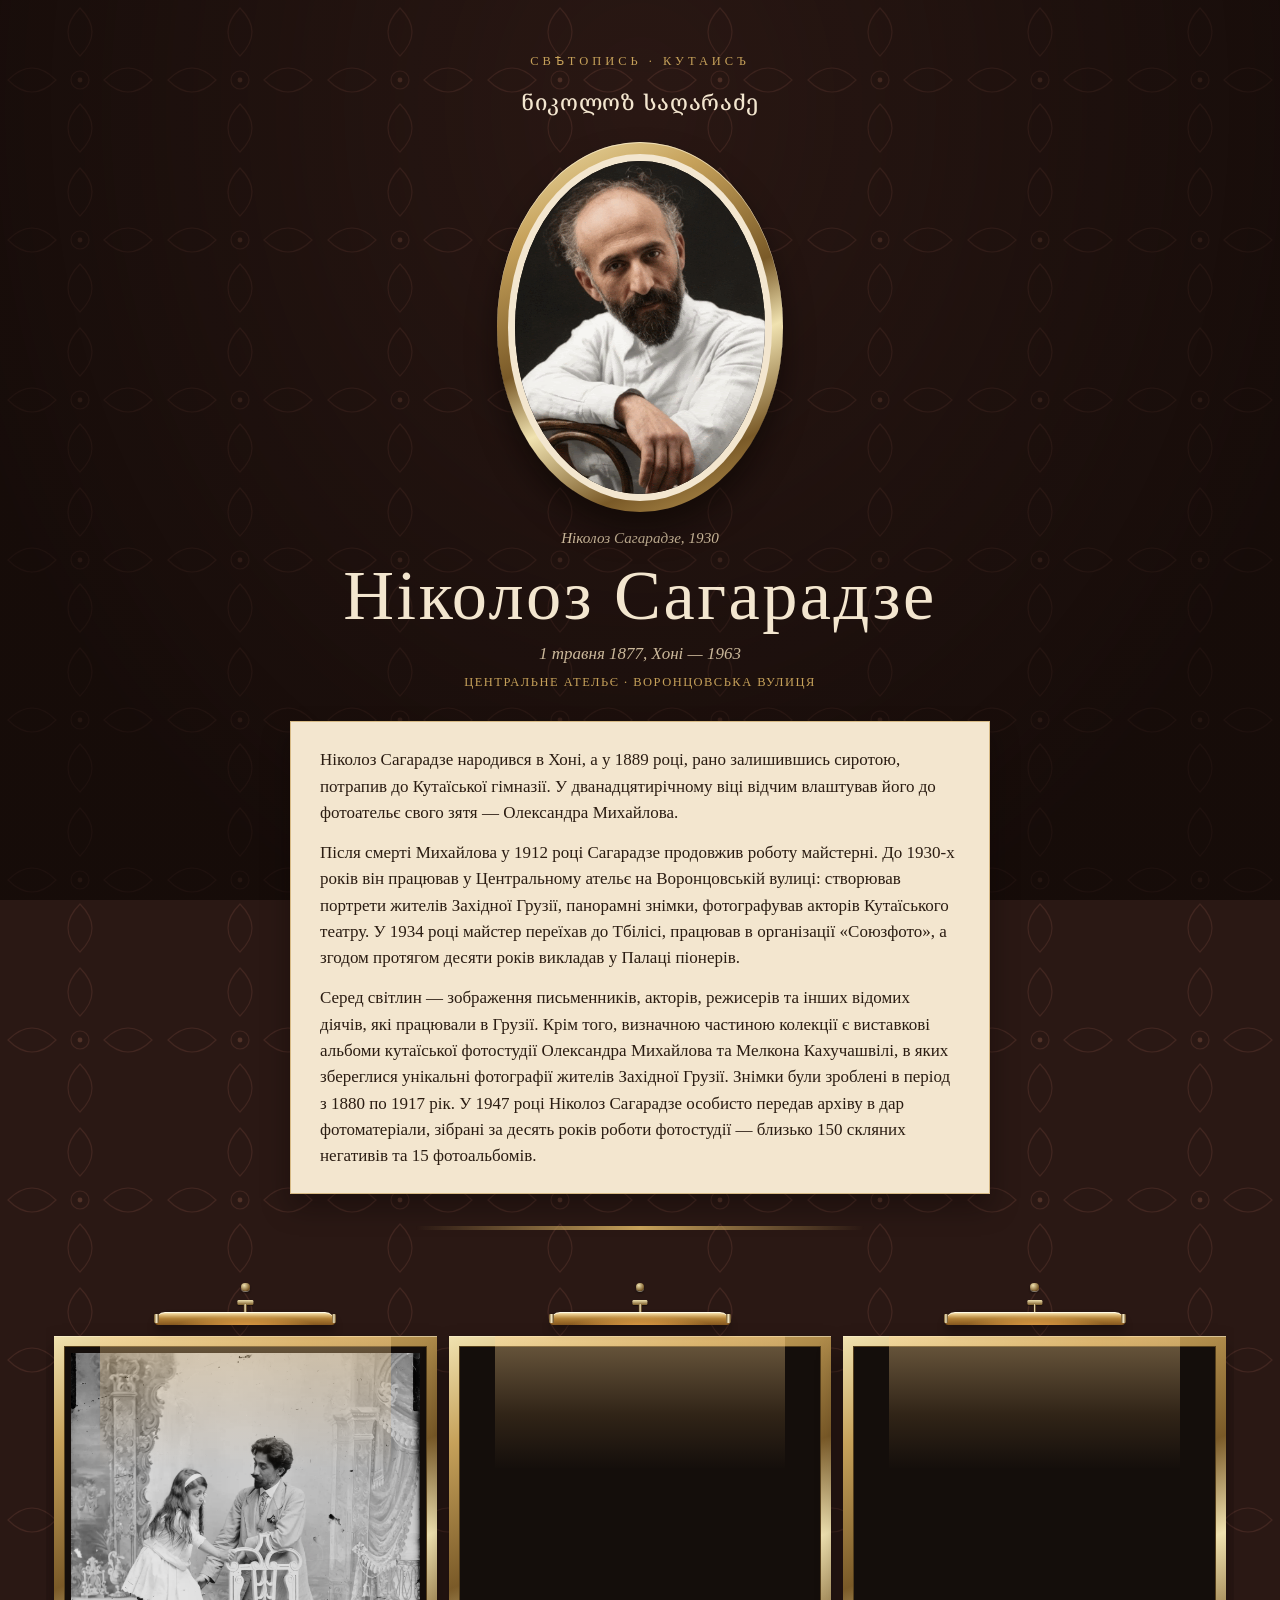
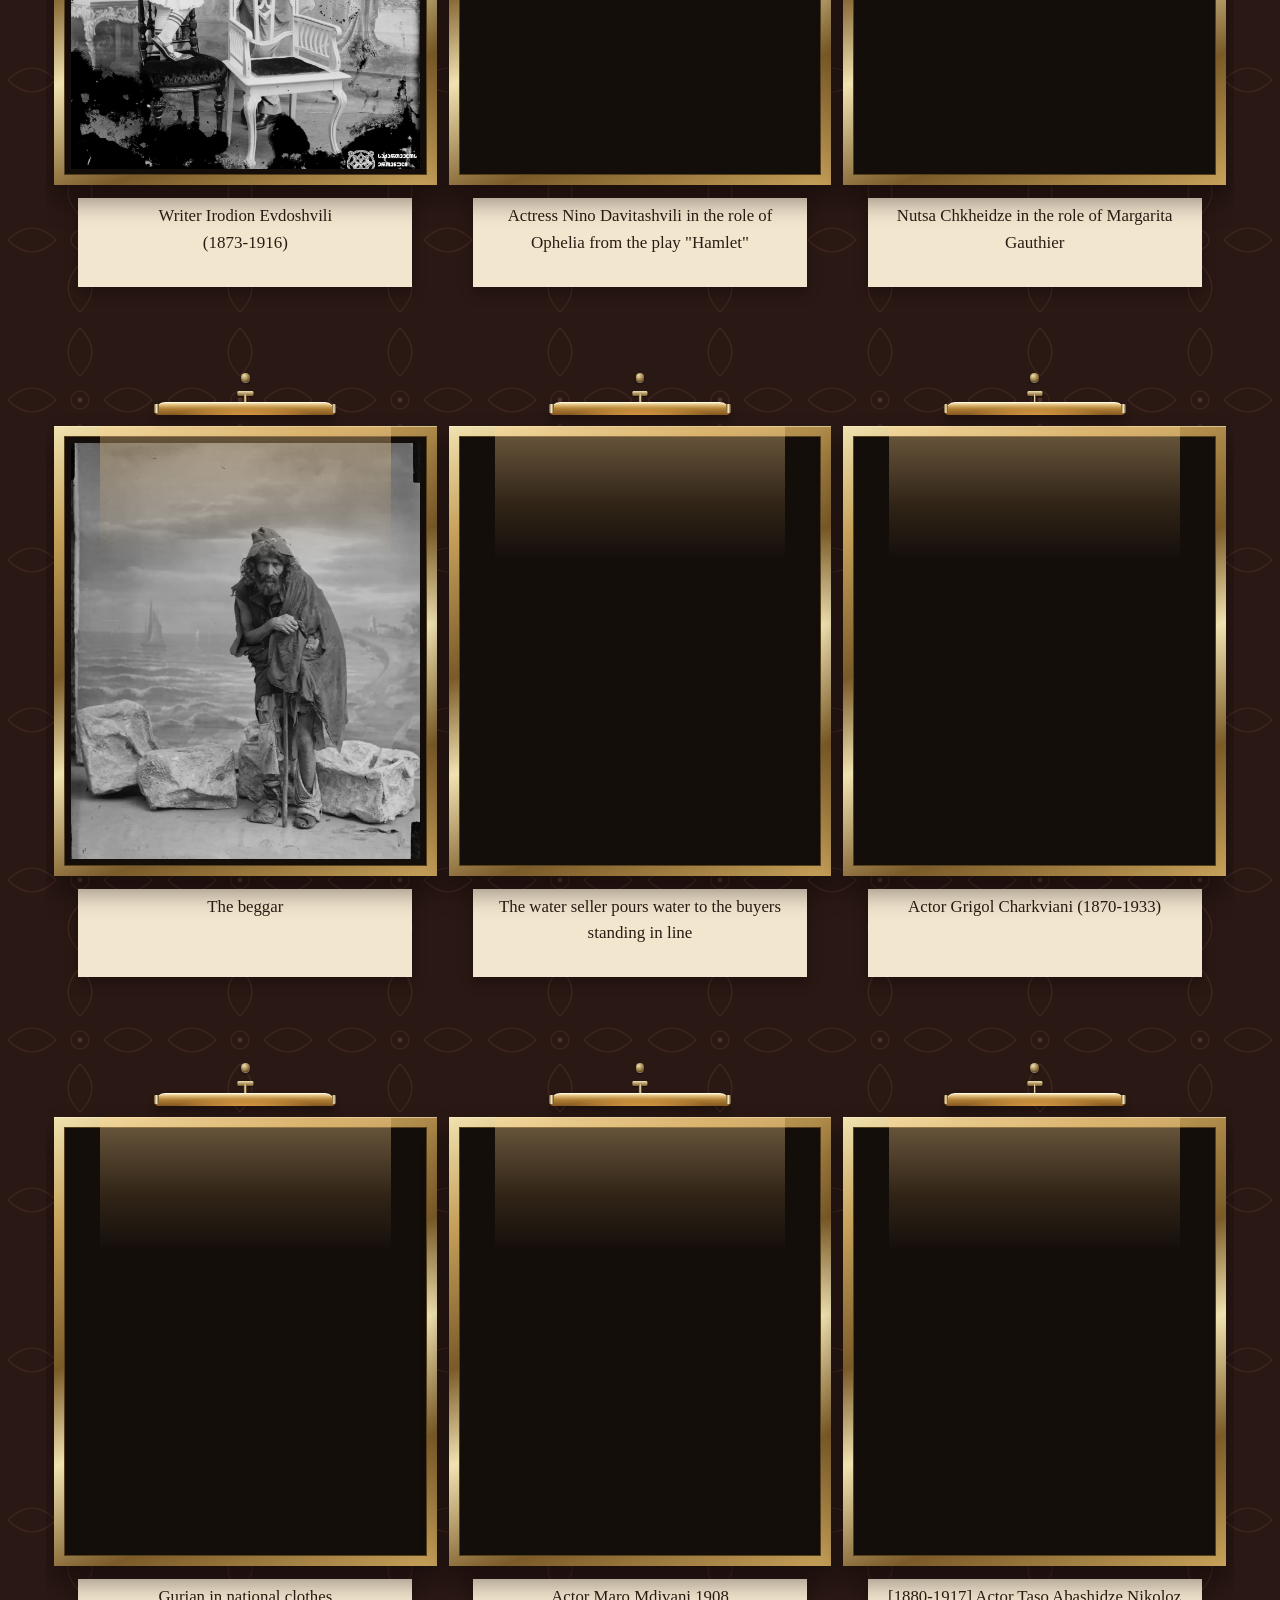
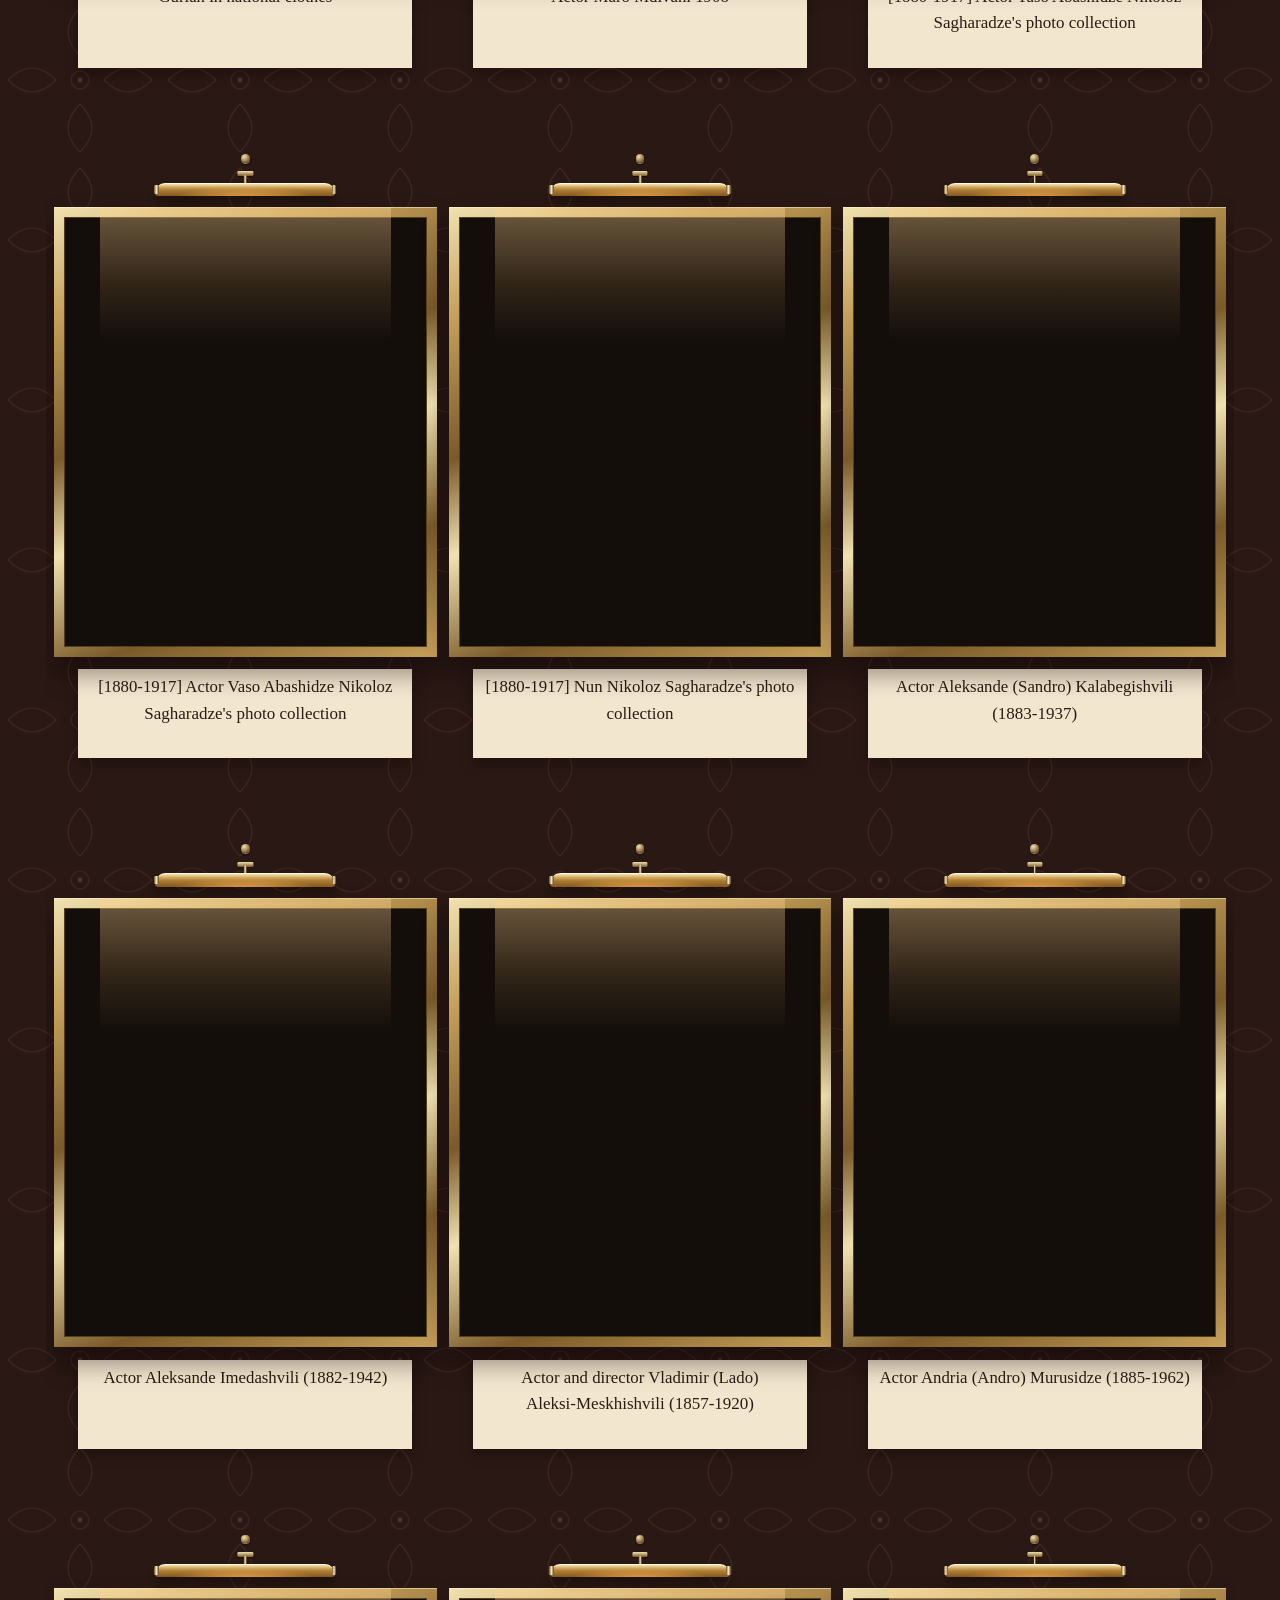
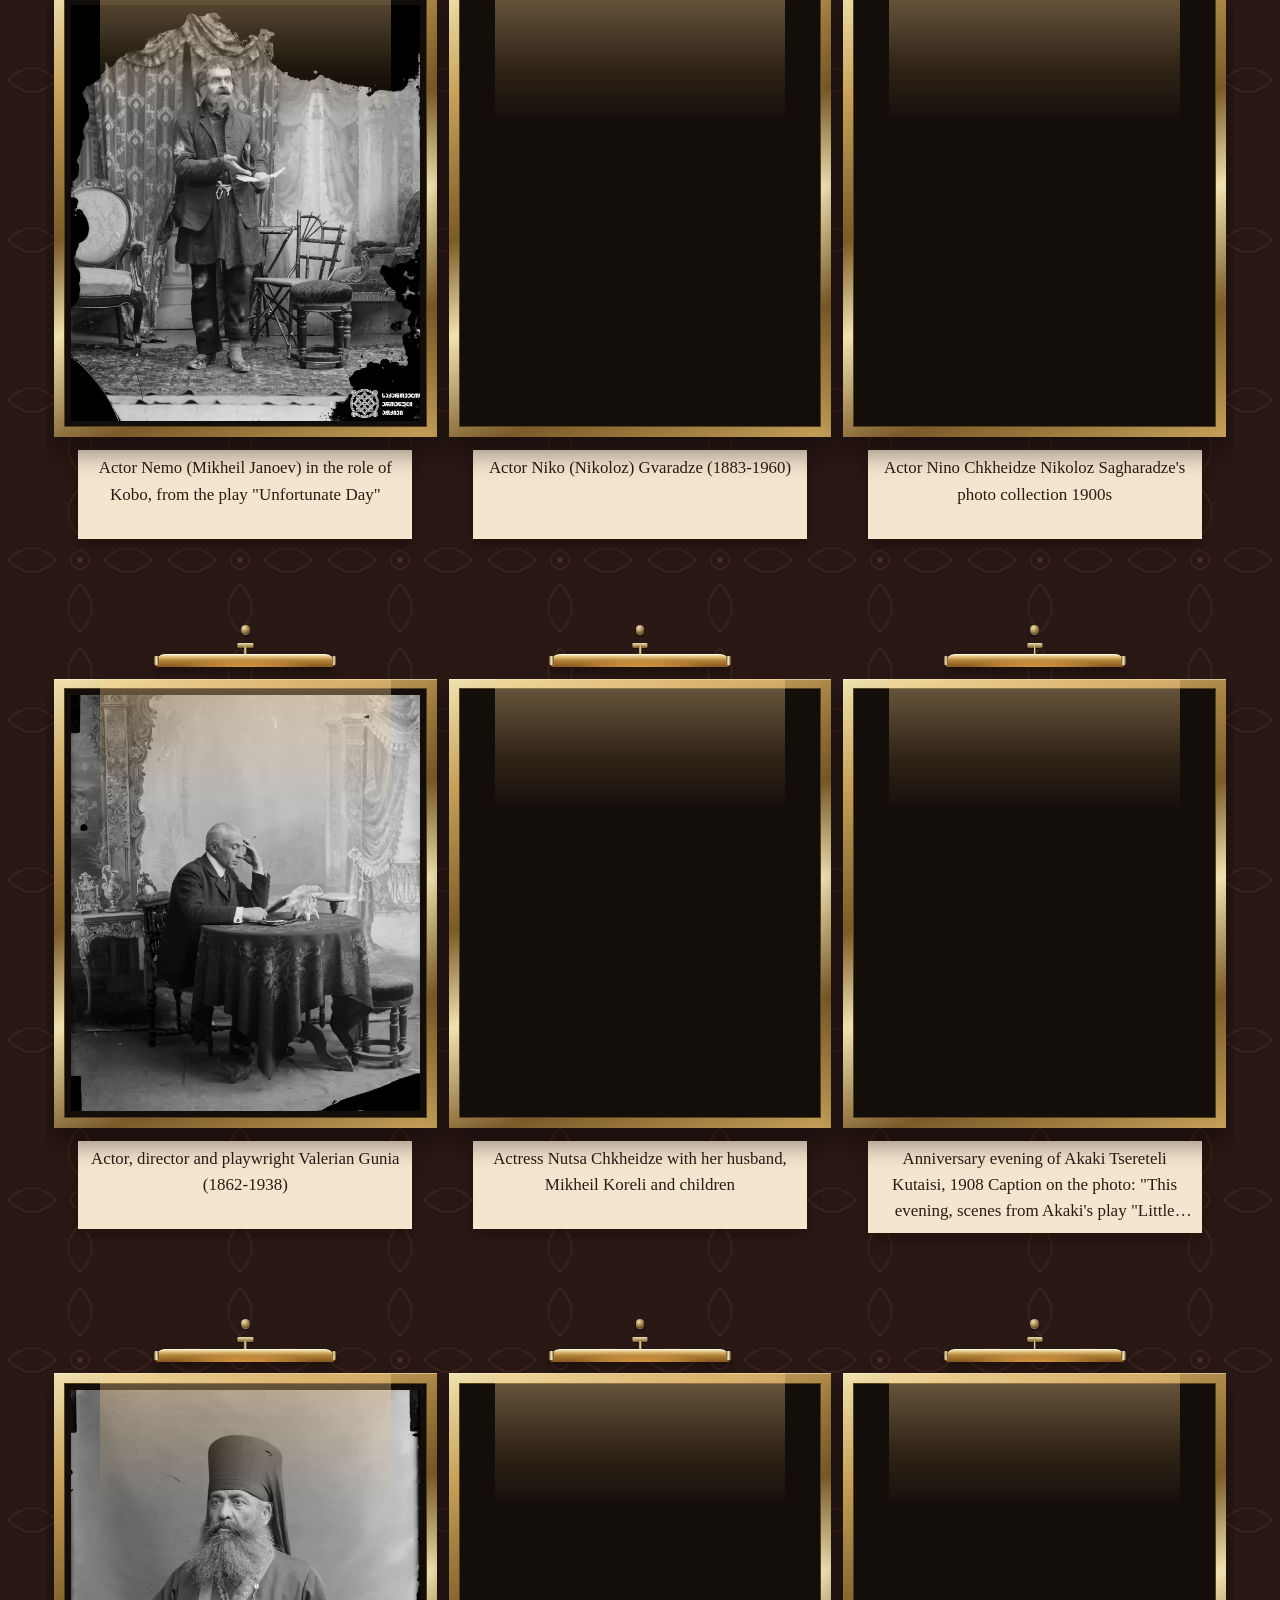
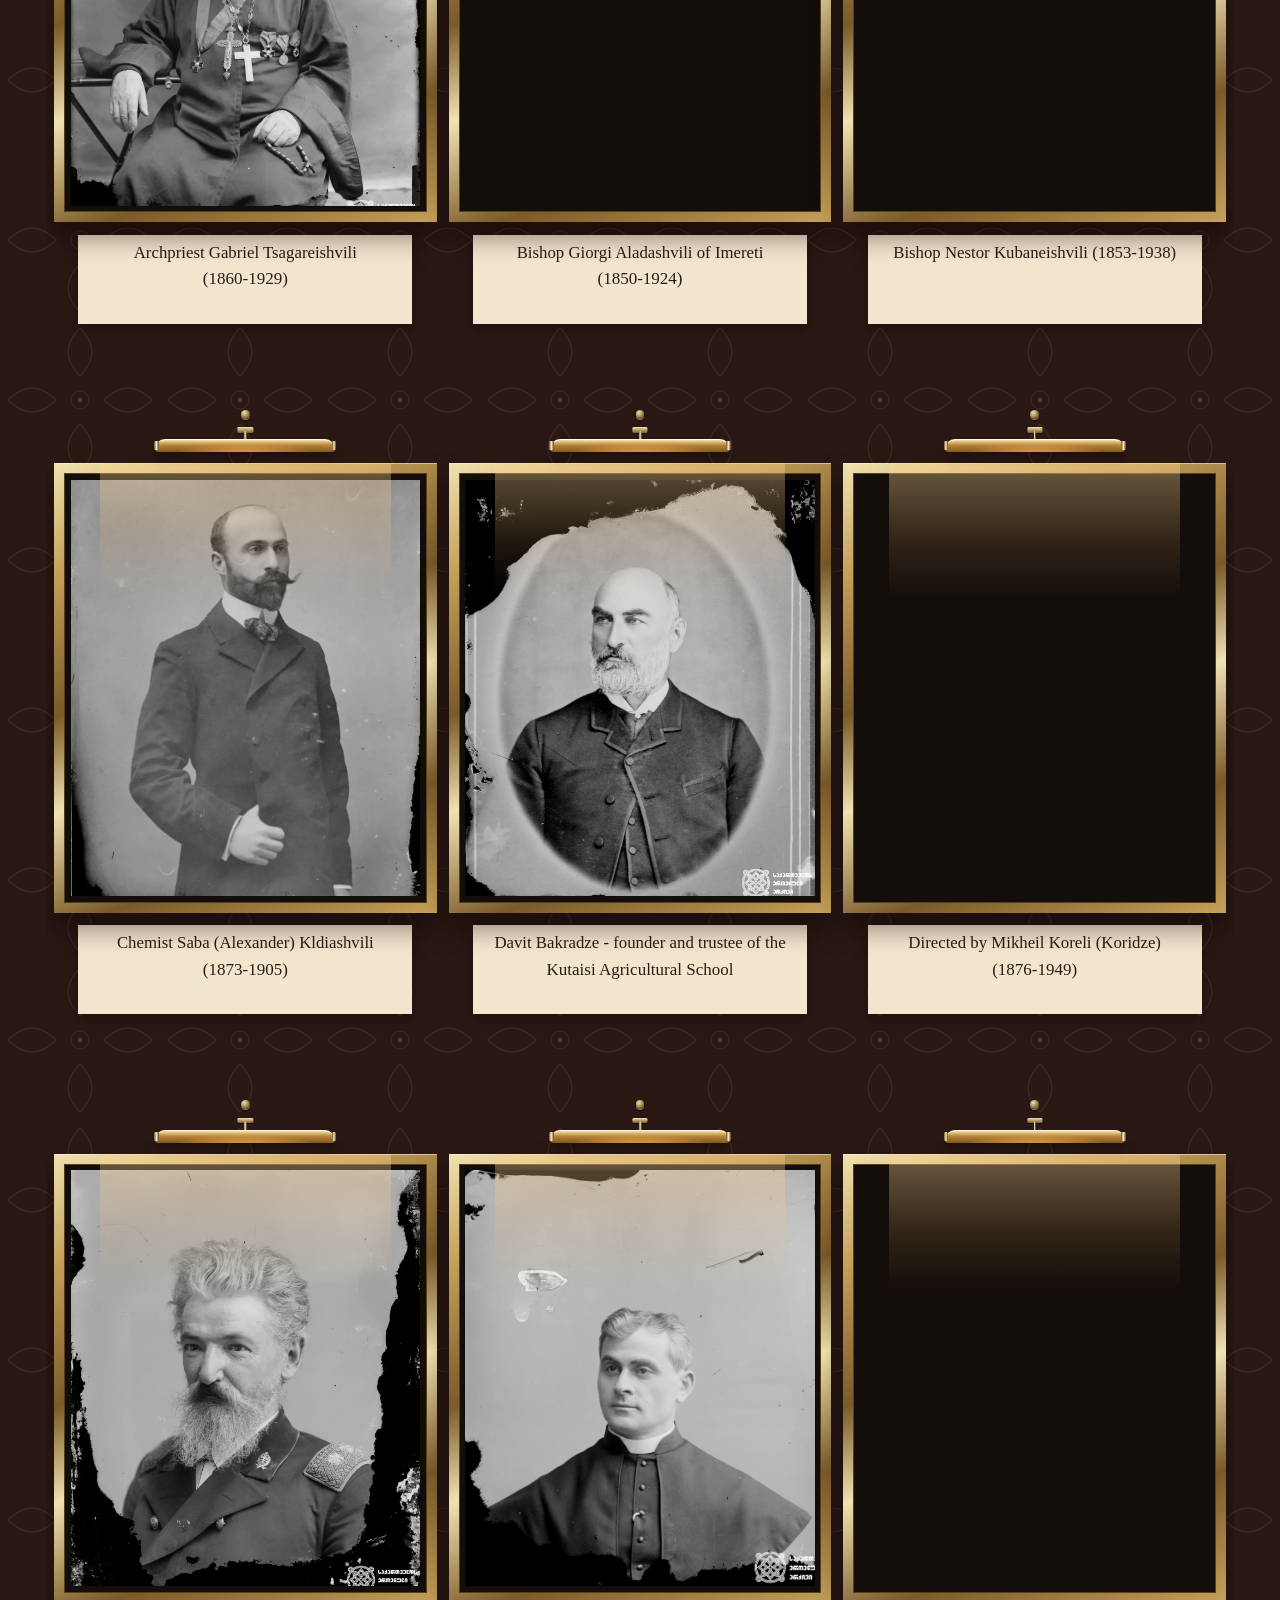
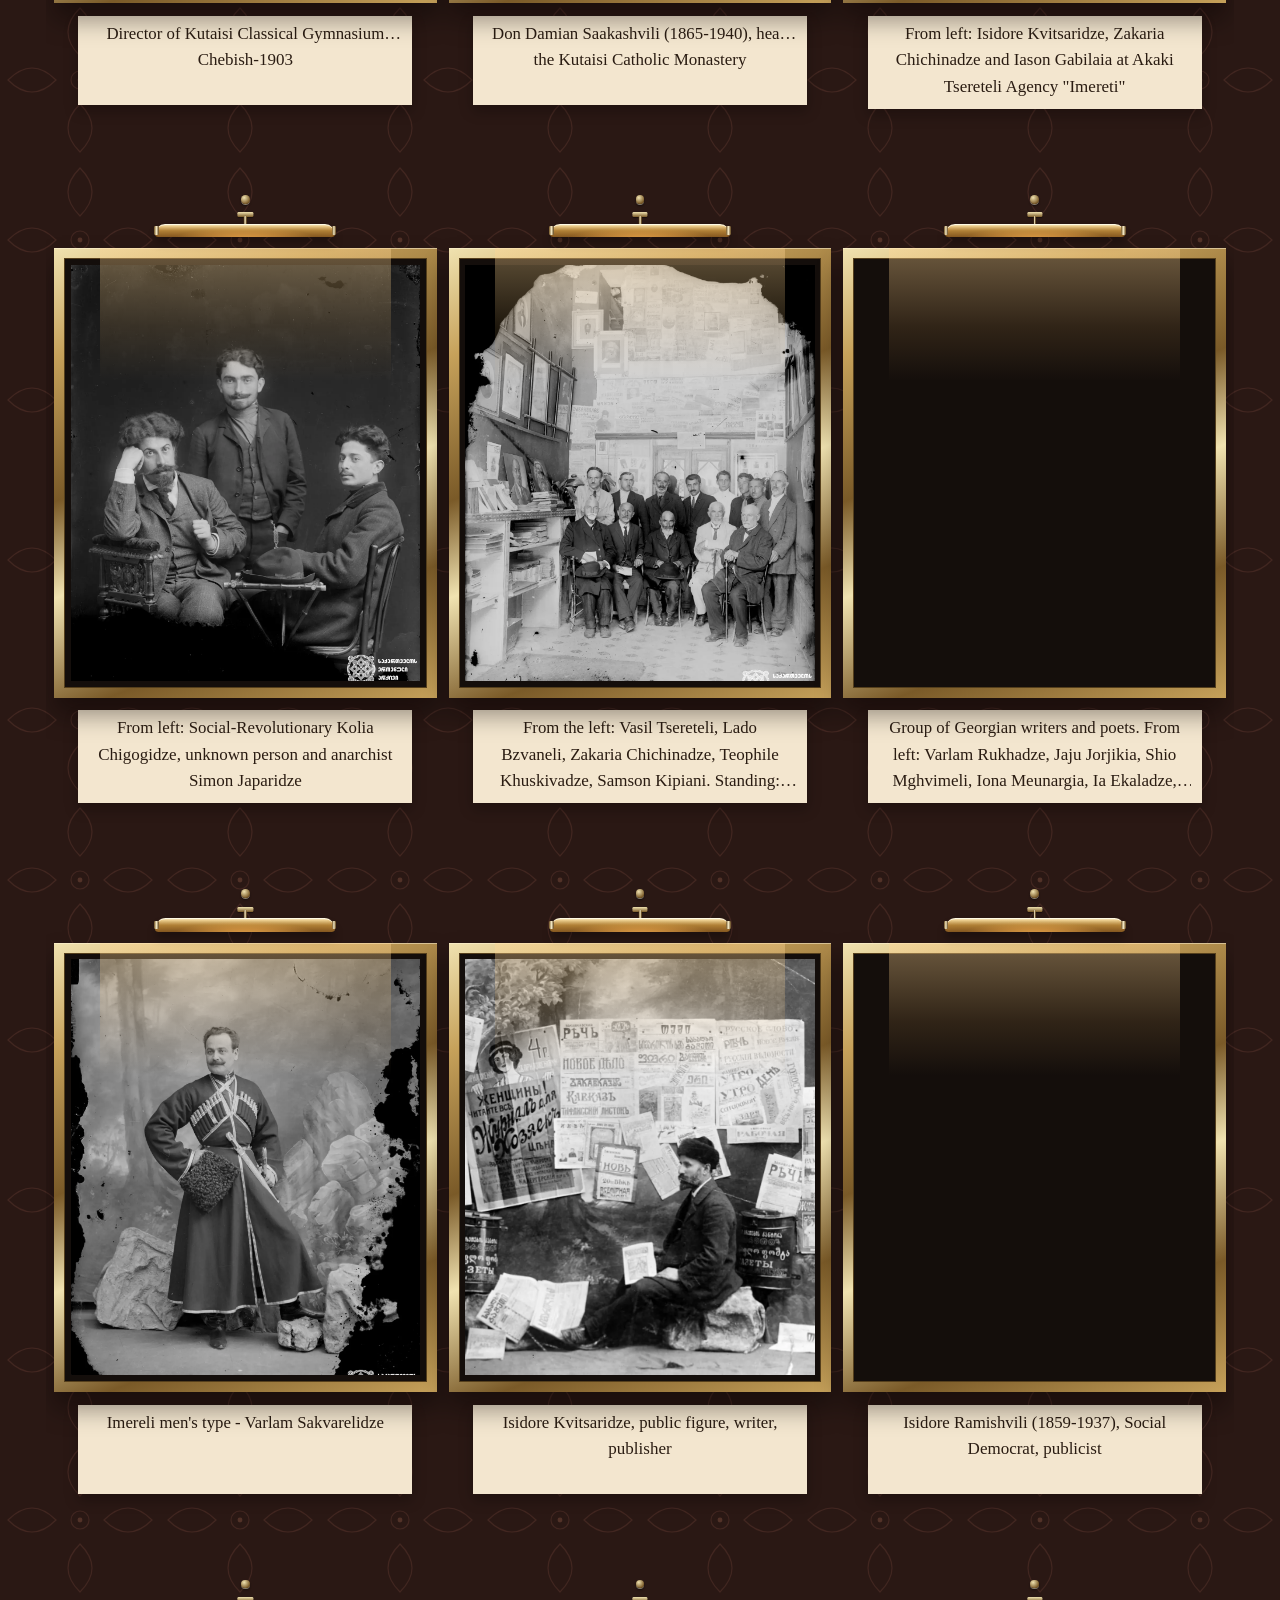
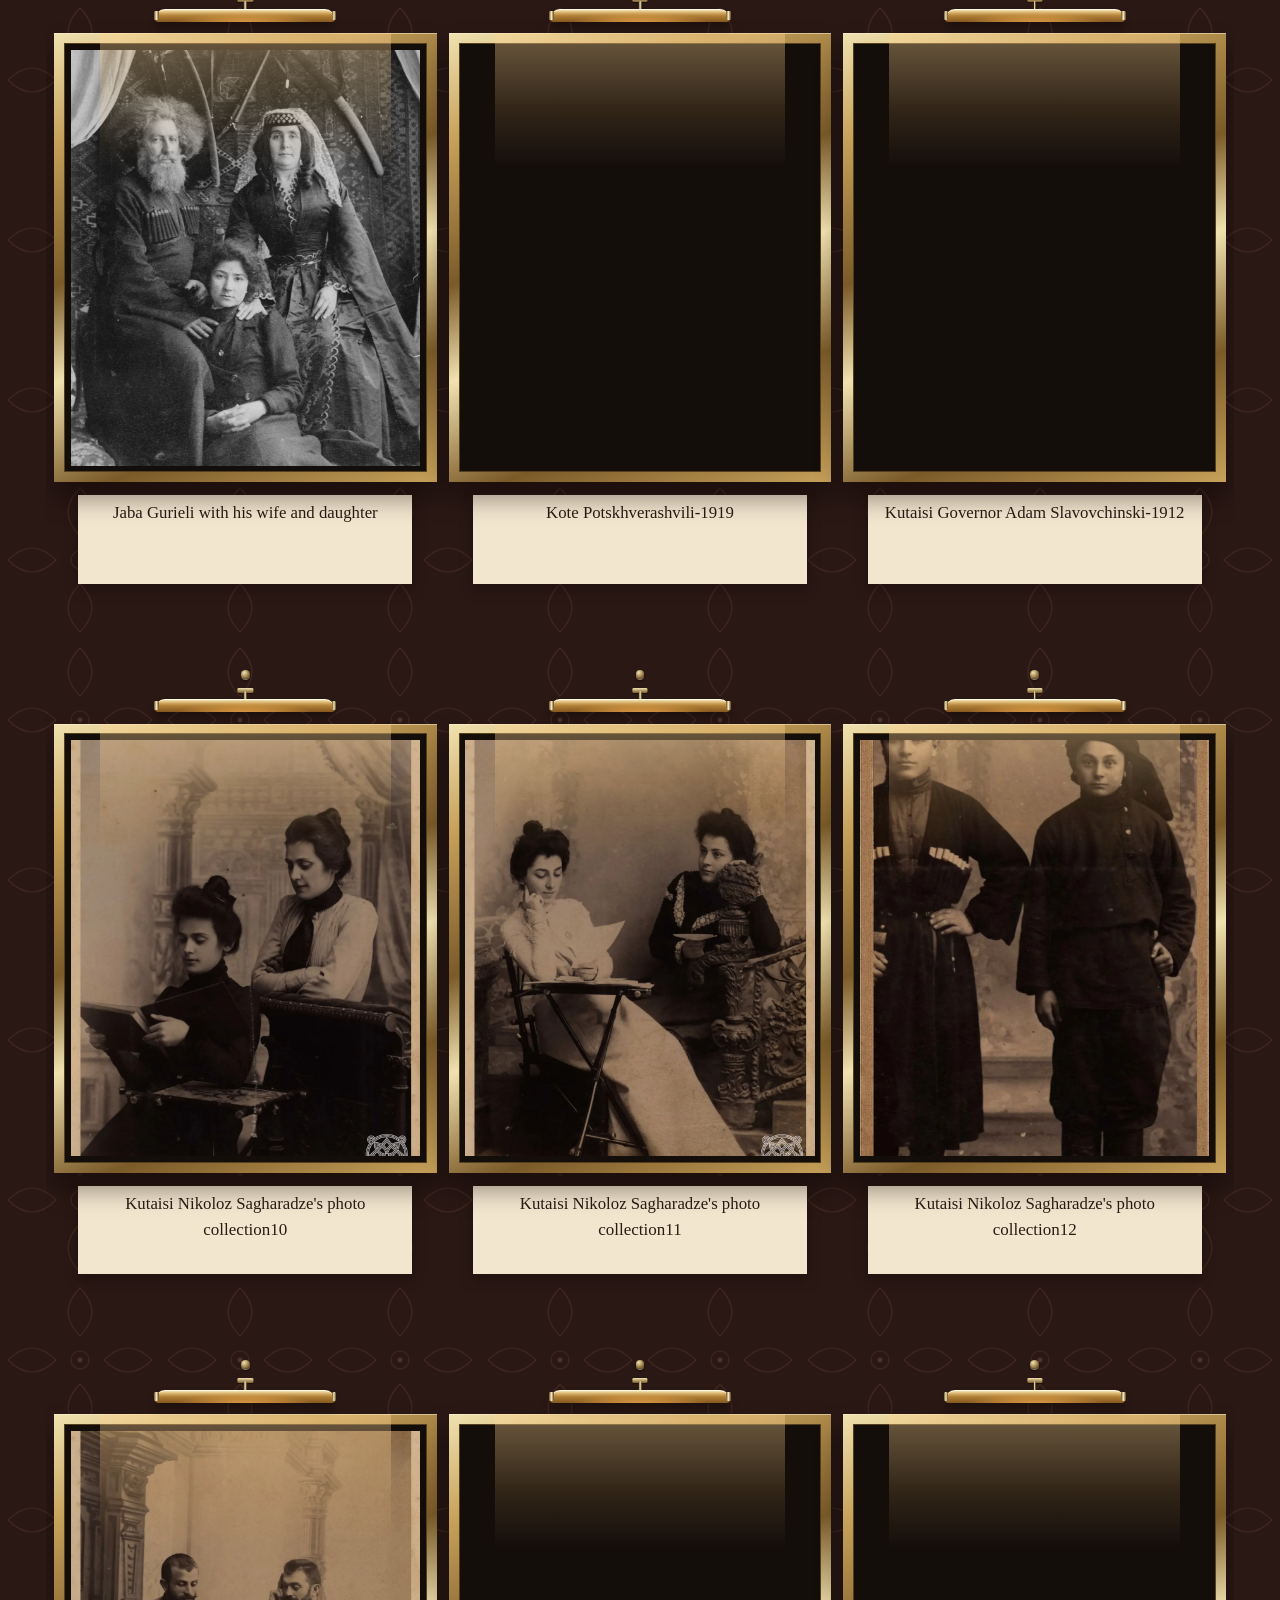
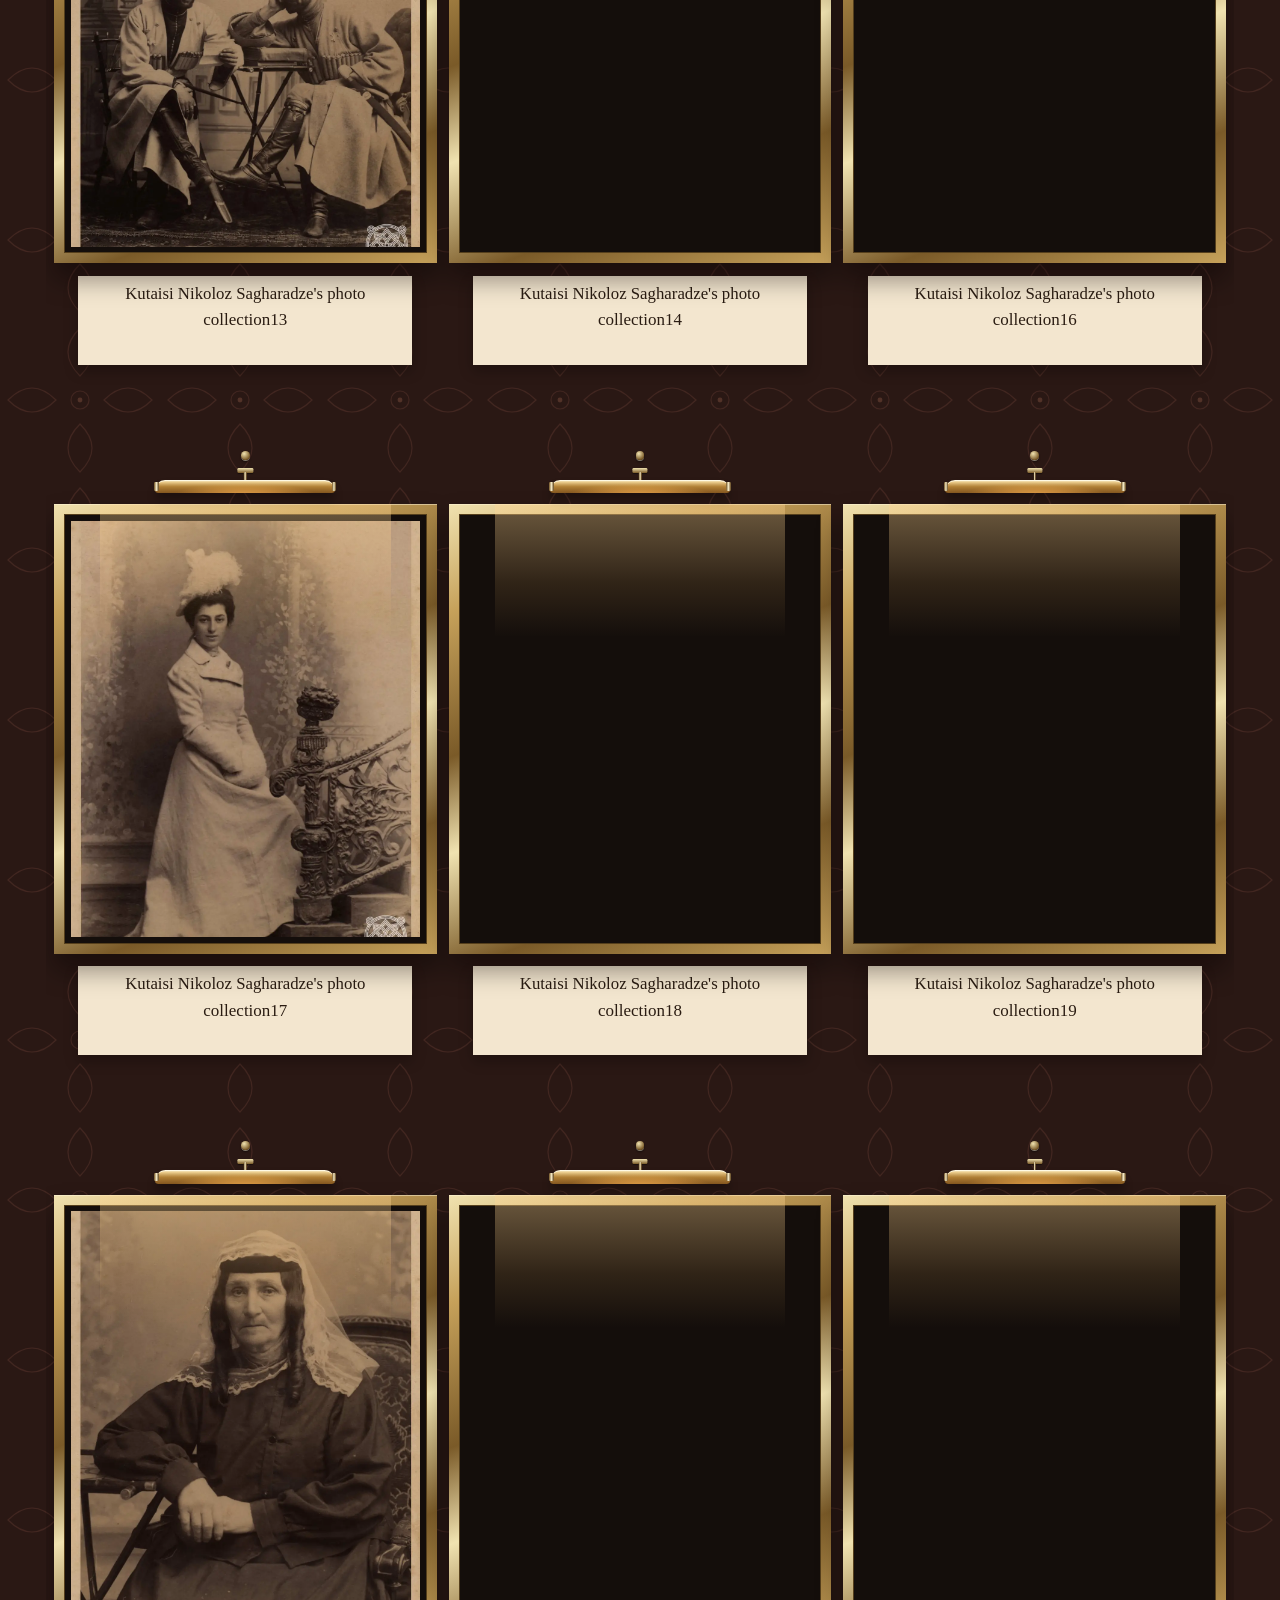
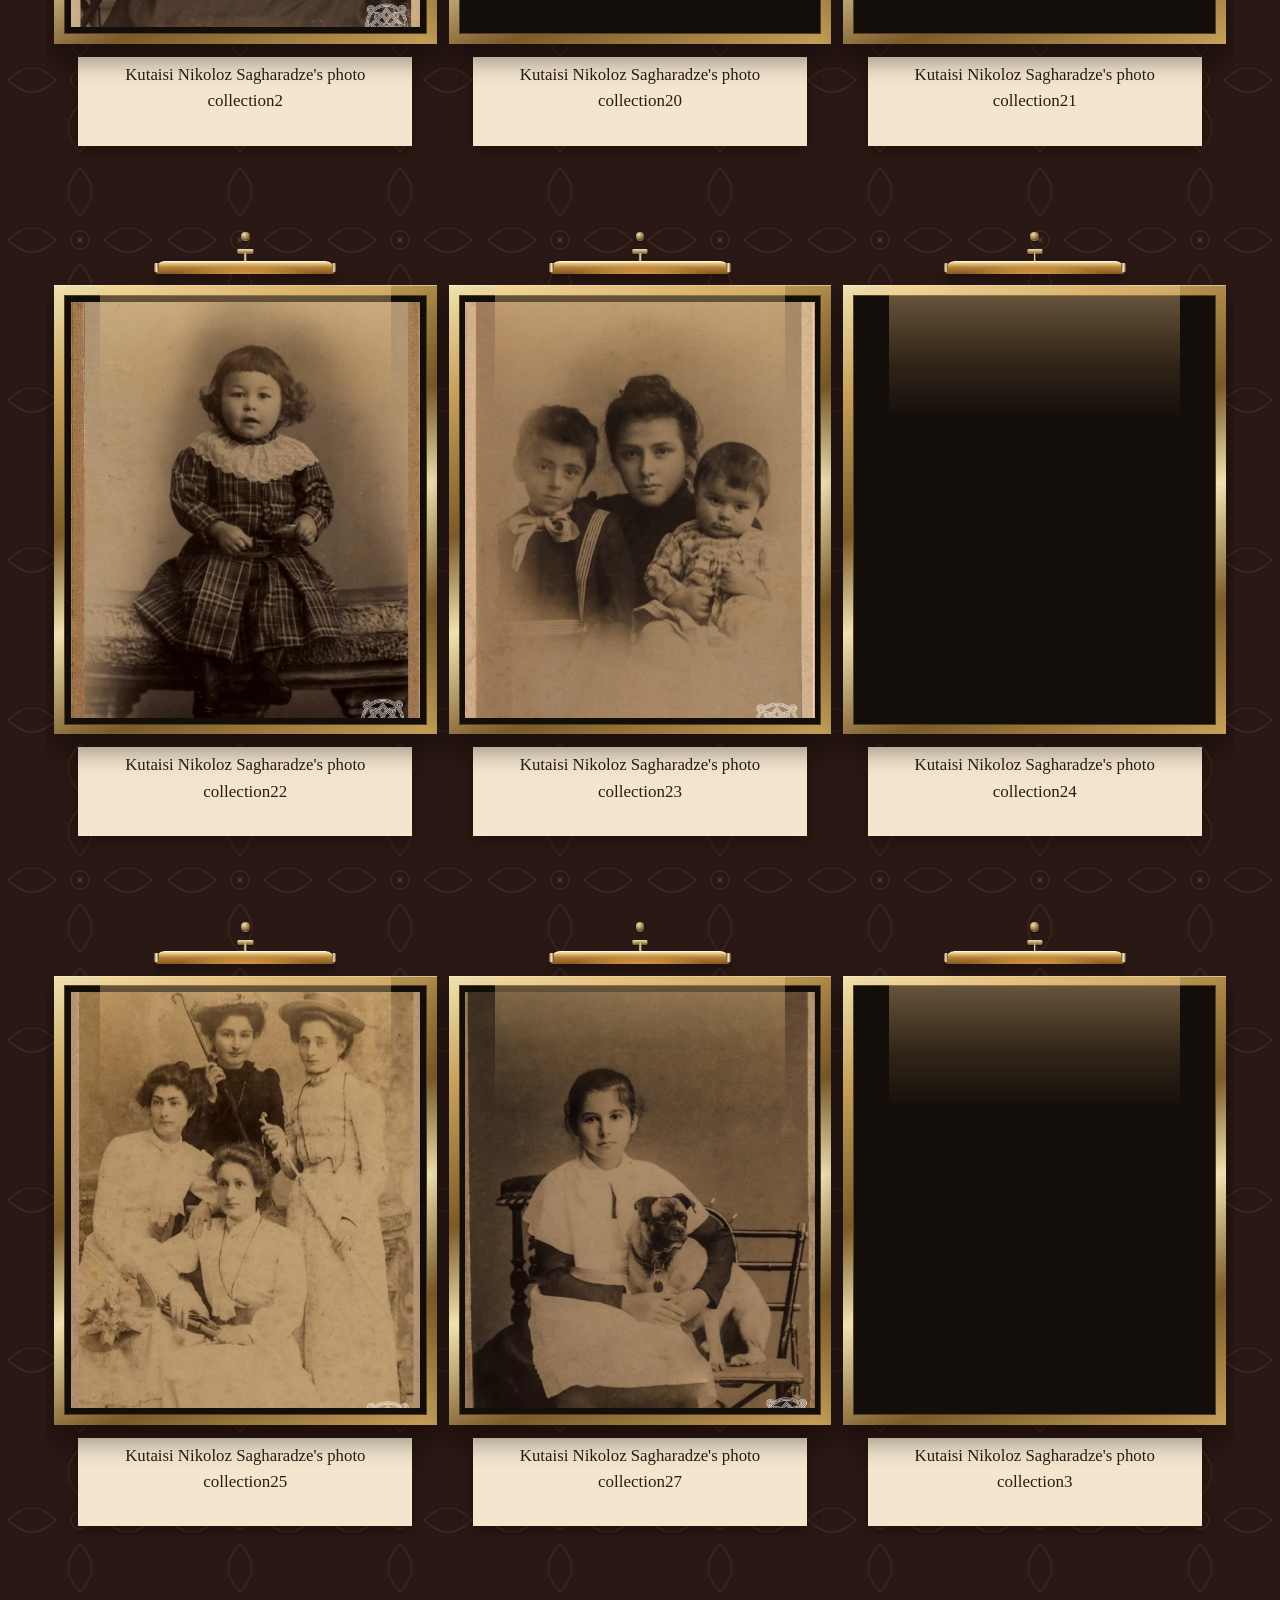
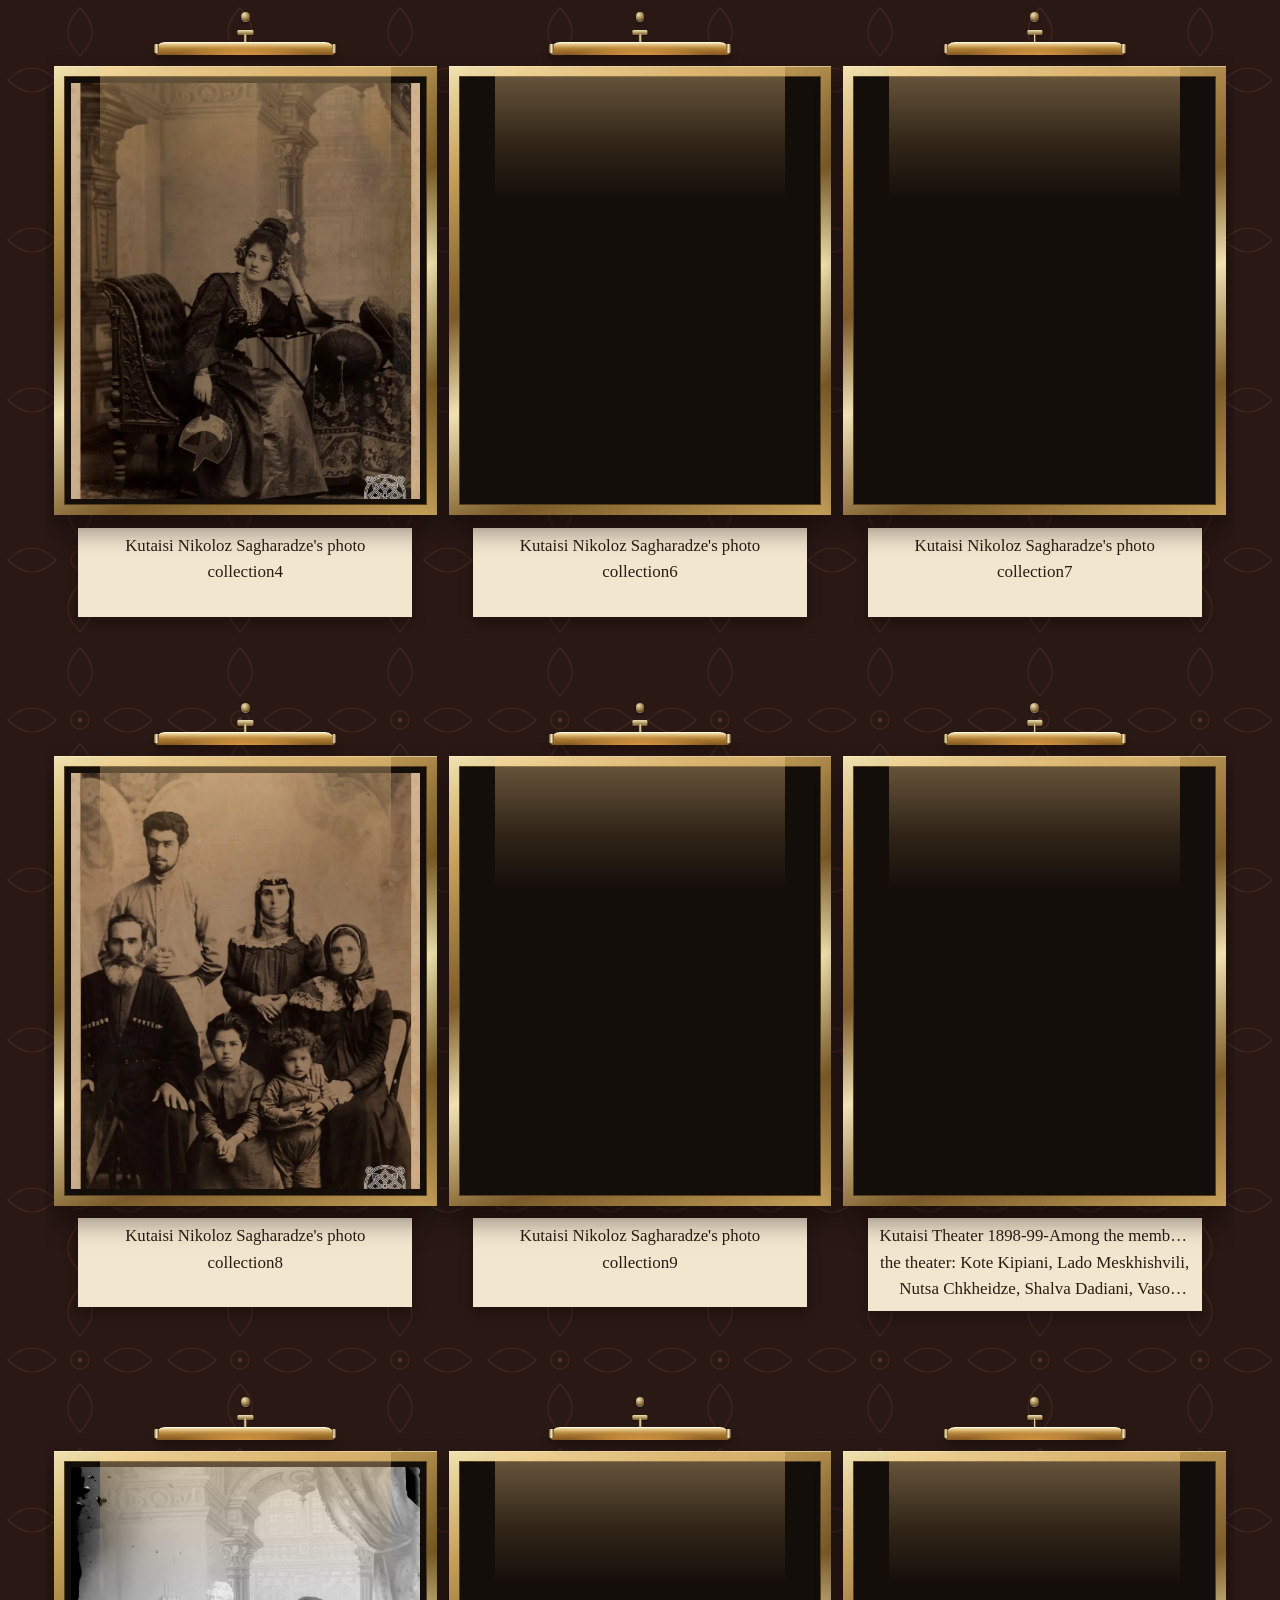
==== commit 5b830d46: "Update index.html" ====
--- a/index.html
+++ b/index.html
@@ -1576,6 +1576,25 @@
       <footer class="colophon">
         <p>Кутаїсі · Хоні · Тбілісі</p>
         <p>Міхайлов · Сагарадзе</p>
+        <nav class="archive-links" aria-label="Архивы">
+          <a class="archive-link" href="archive/original.zip">
+            <svg class="archive-icon" viewBox="0 0 24 24" aria-hidden="true">
+              <path d="M4 7.5h16v11H4z" fill="none" stroke="currentColor" stroke-width="1.4"/>
+              <path d="M4 7.5 7 4.5h10l3 3" fill="none" stroke="currentColor" stroke-width="1.4"/>
+              <path d="M9 13.5h6" fill="none" stroke="currentColor" stroke-width="1.4"/>
+            </svg>
+            <span>Архив оригиналов</span>
+          </a>
+          <a class="archive-link" href="archive/enhanced.zip">
+            <svg class="archive-icon" viewBox="0 0 24 24" aria-hidden="true">
+              <path d="M4 7.5h16v11H4z" fill="none" stroke="currentColor" stroke-width="1.4"/>
+              <path d="M4 7.5 7 4.5h10l3 3" fill="none" stroke="currentColor" stroke-width="1.4"/>
+              <path d="M9 13.5h6" fill="none" stroke="currentColor" stroke-width="1.4"/>
+            </svg>
+            <span>Архив улучшенных</span>
+          </a>
+          <a class="archive-link archive-link-plain" href="https://archive.gov.ge/ge/nikoloz-sagharadzis-fotokolektsia-1" target="_blank" rel="noopener">Национальный архив Грузии</a>
+        </nav>
       </footer>
     </main>
     <script type="module"  src="salon.js"></script>
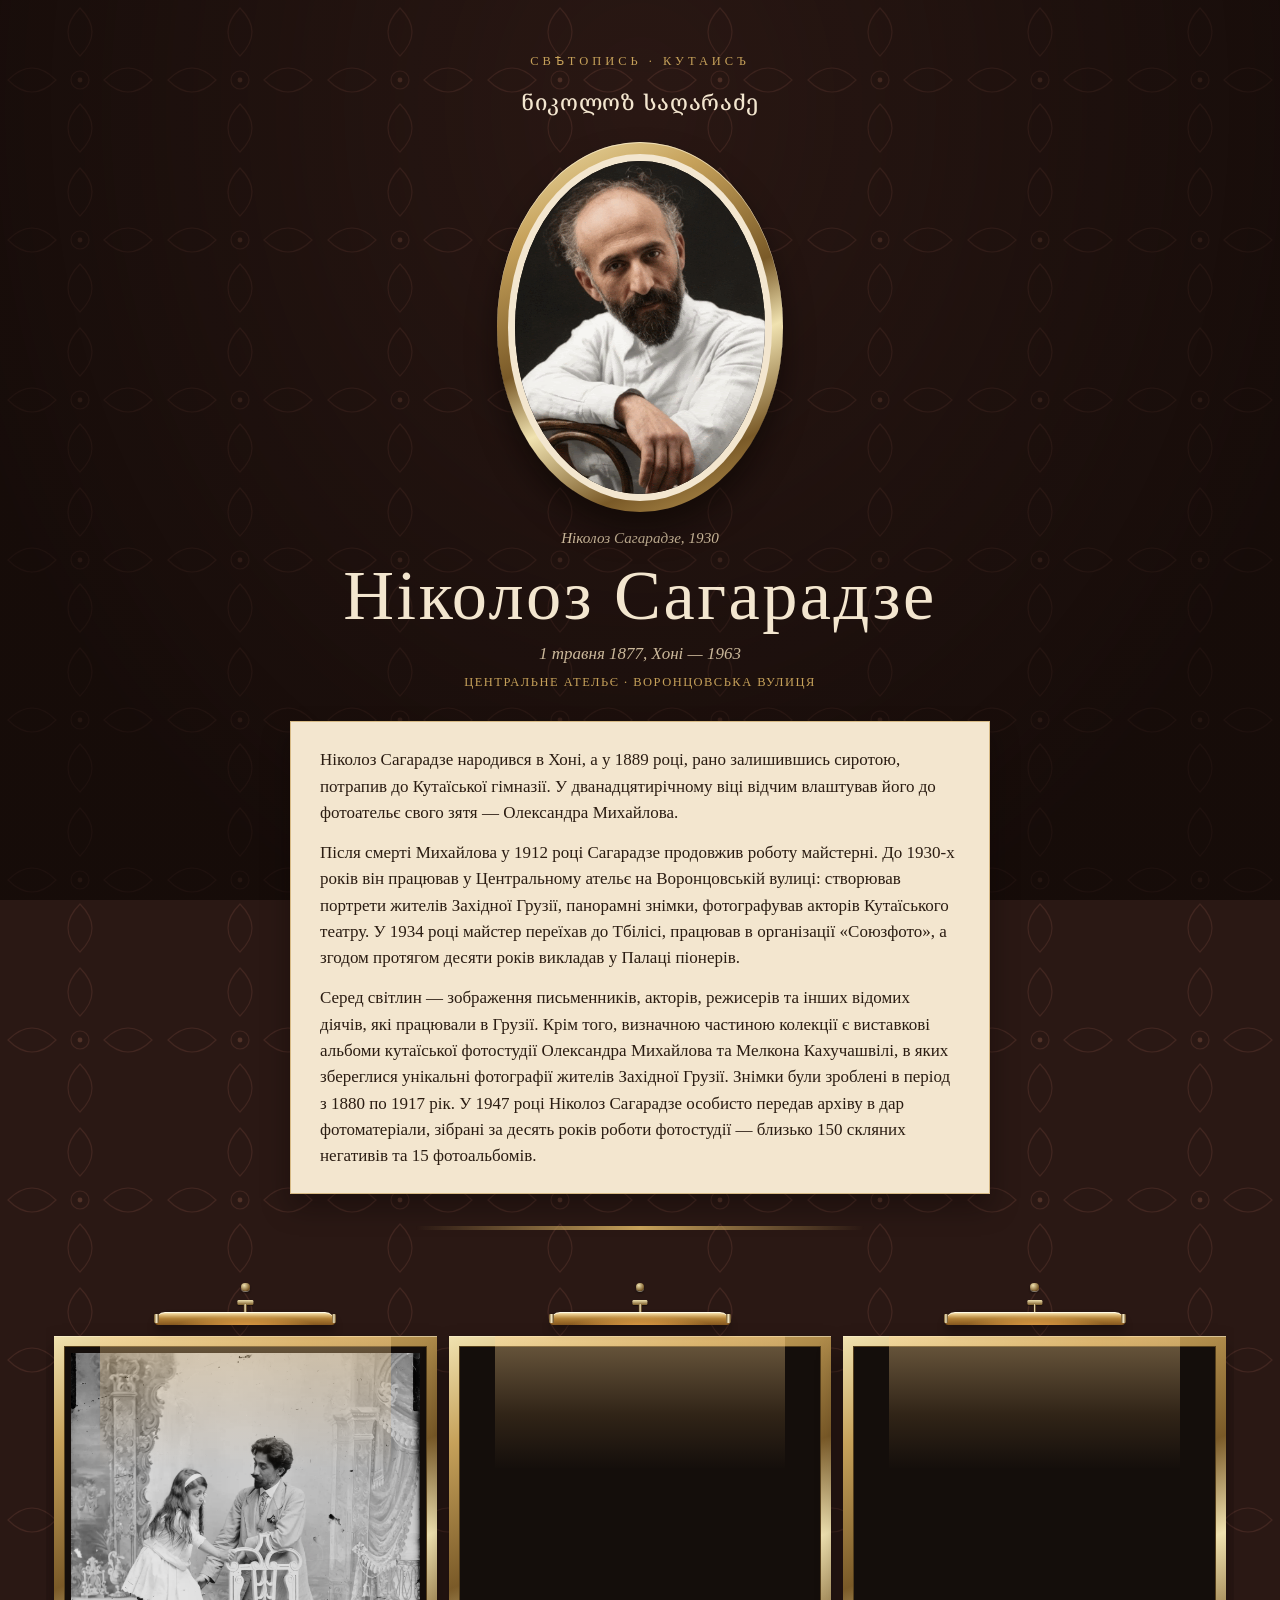
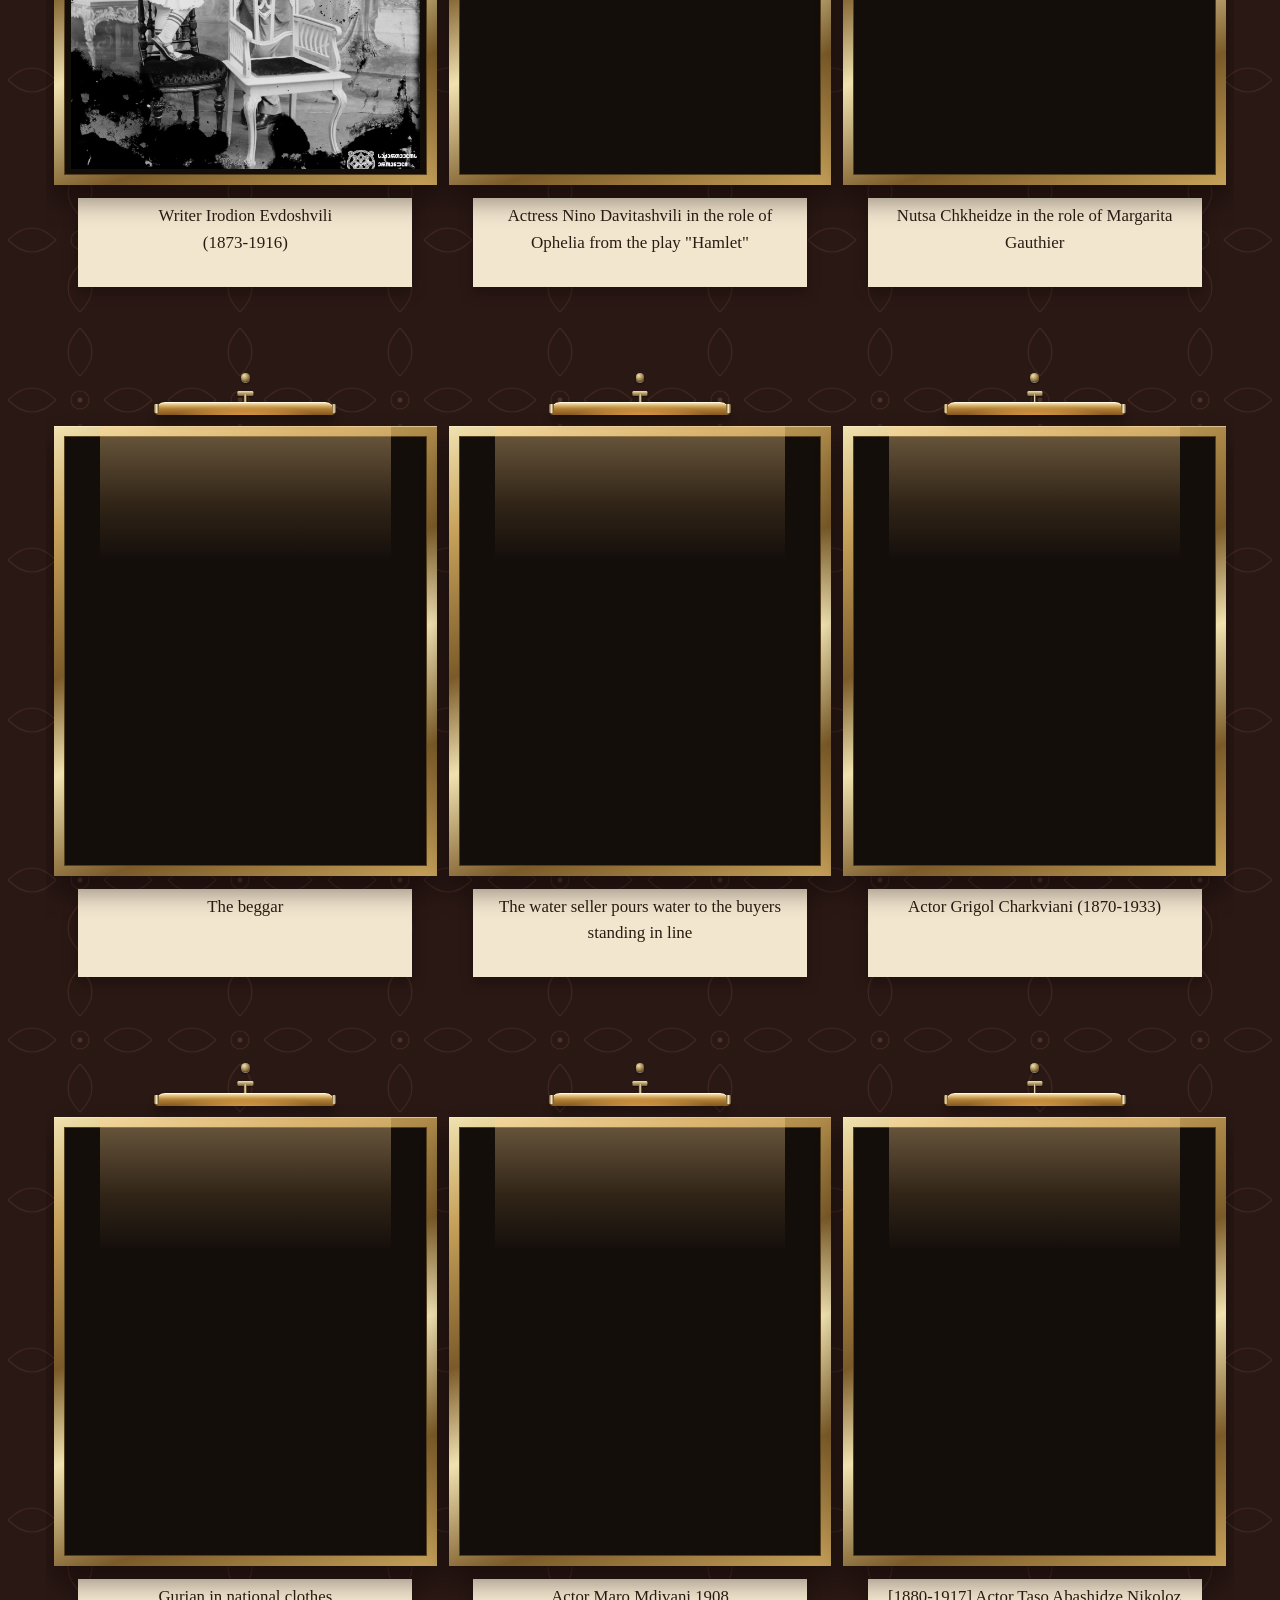
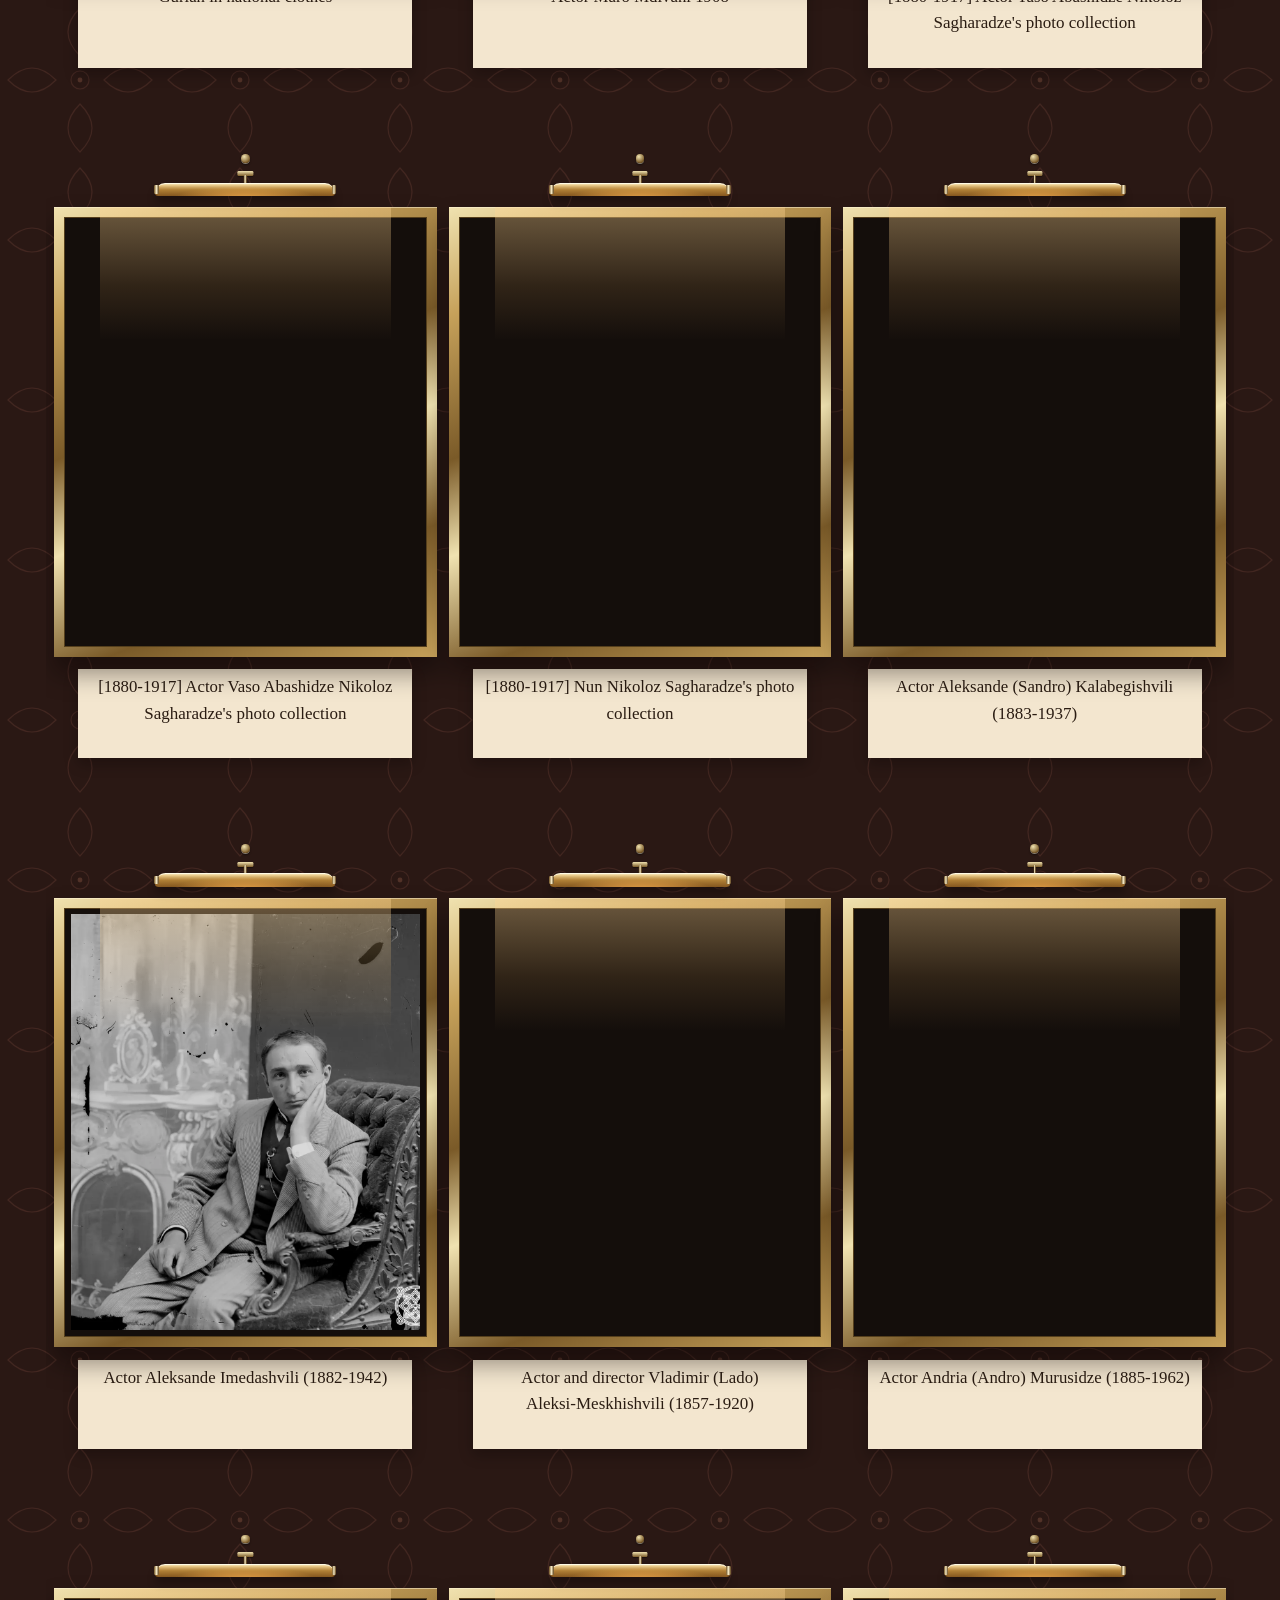
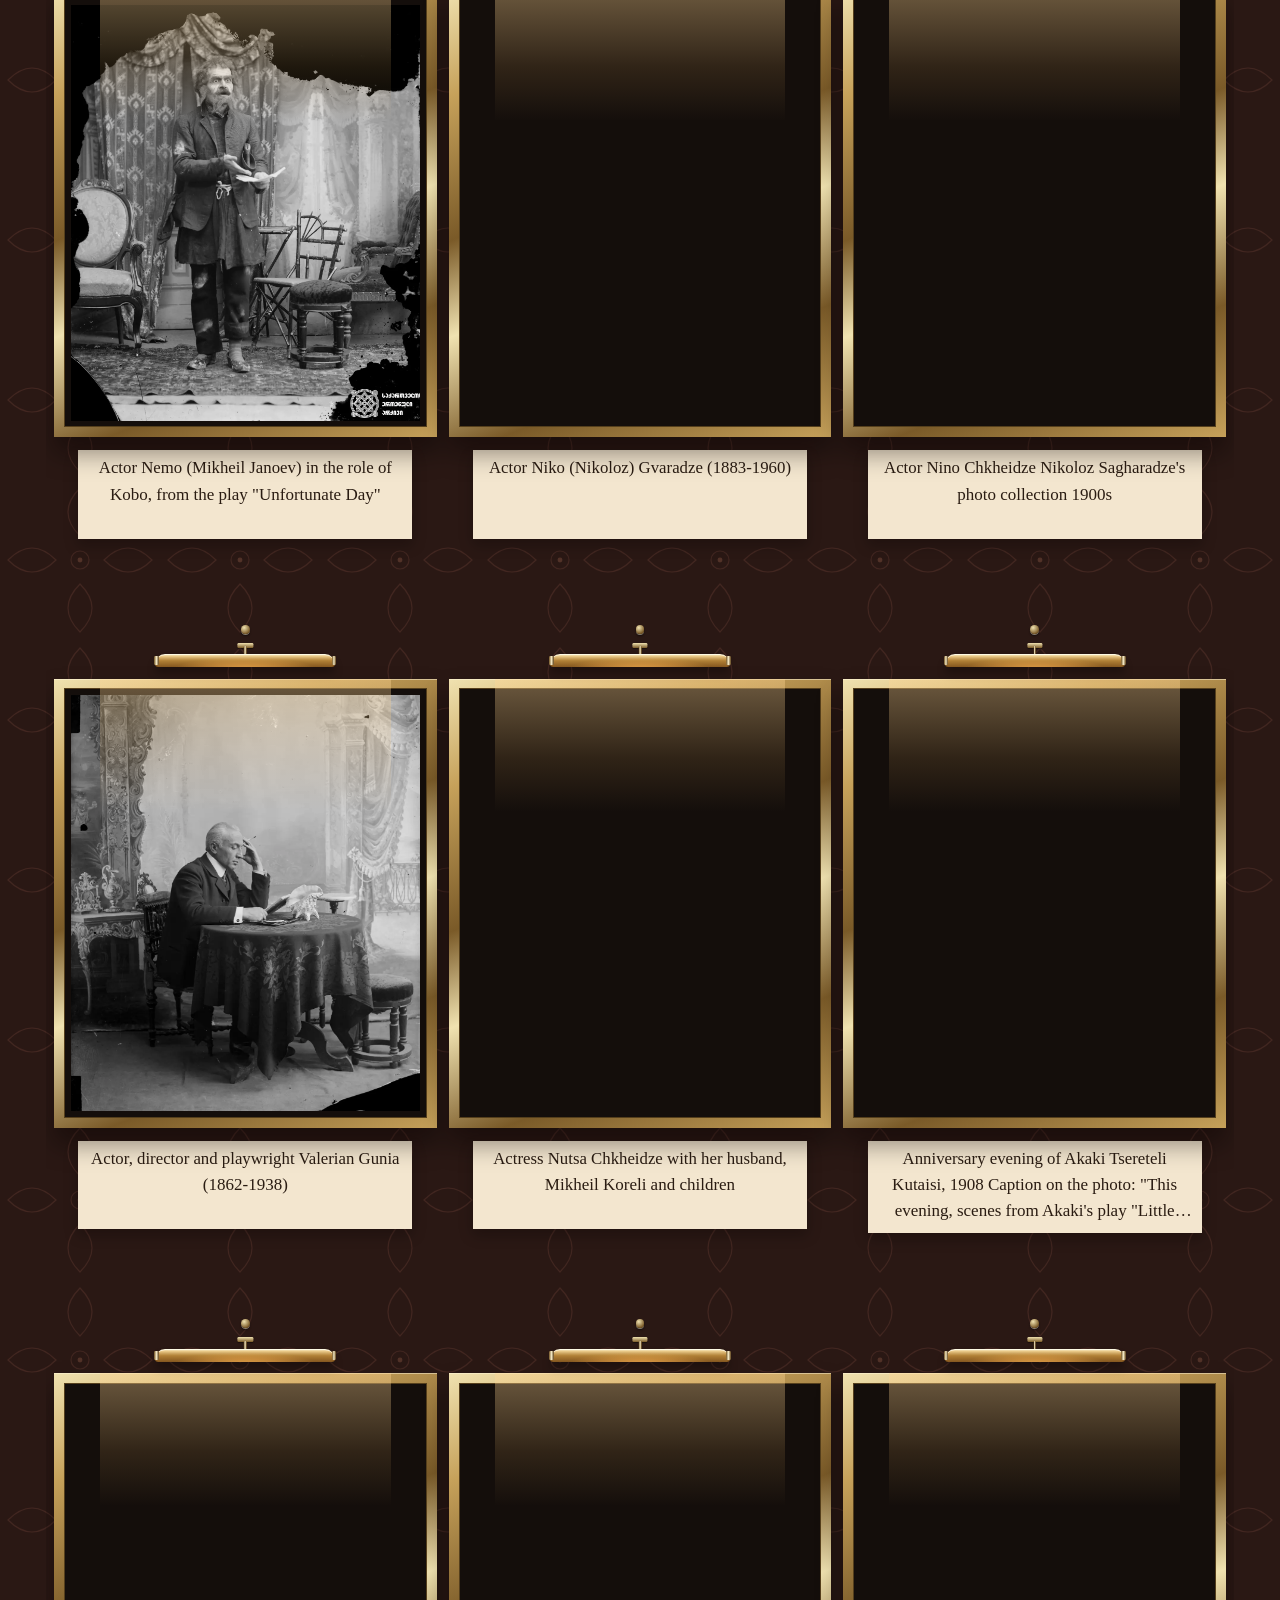
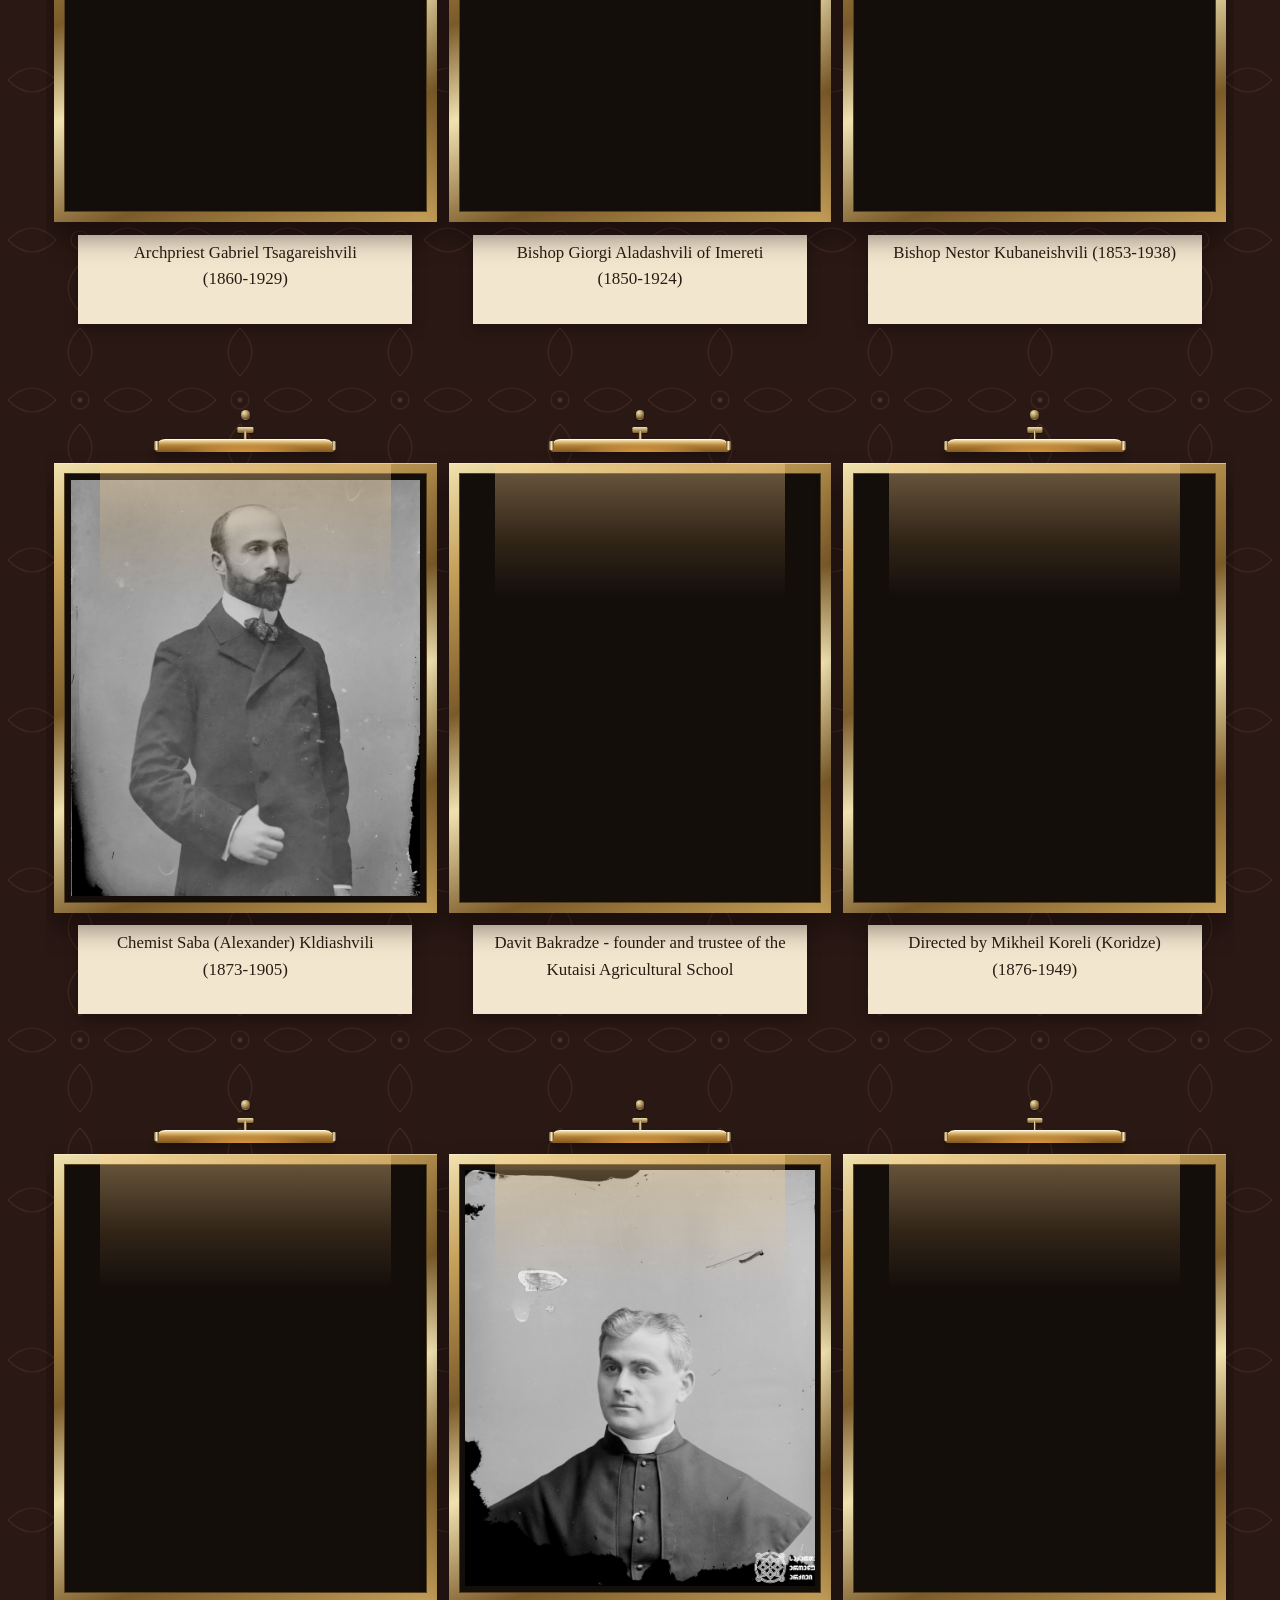
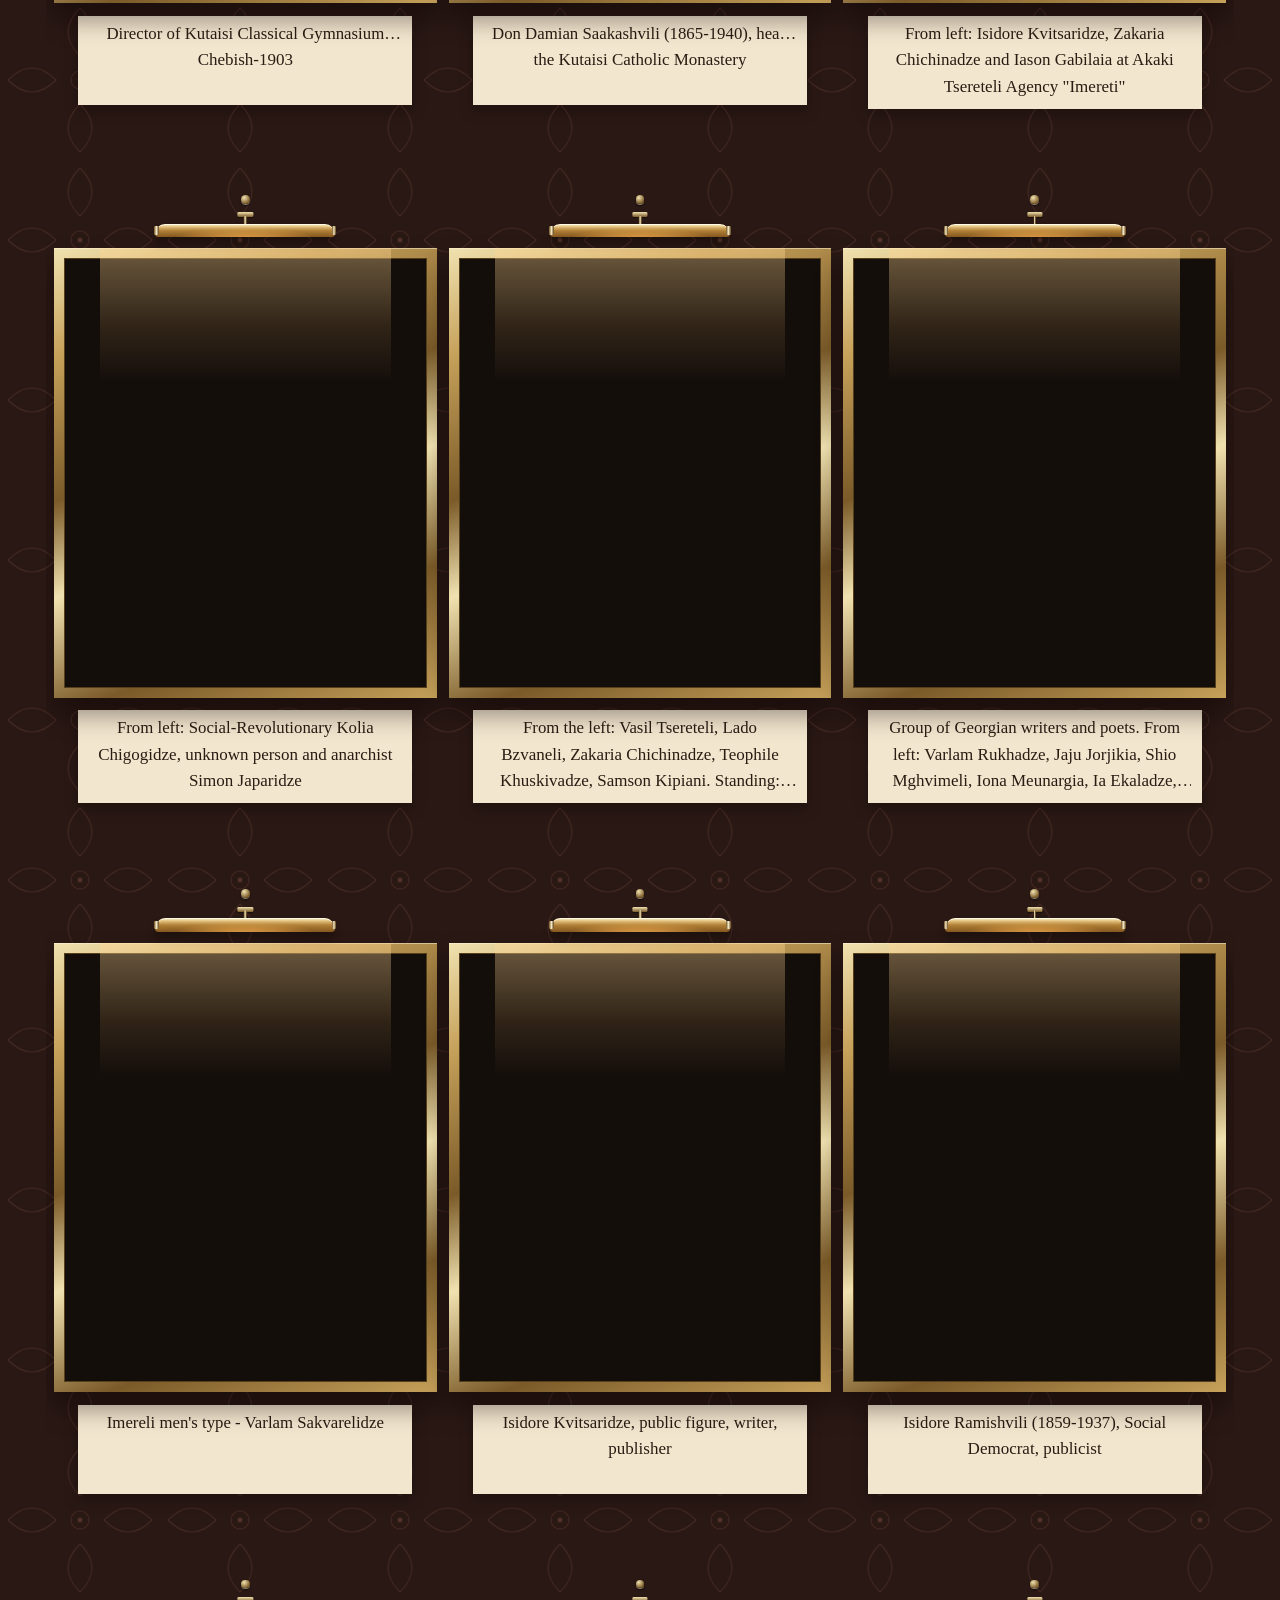
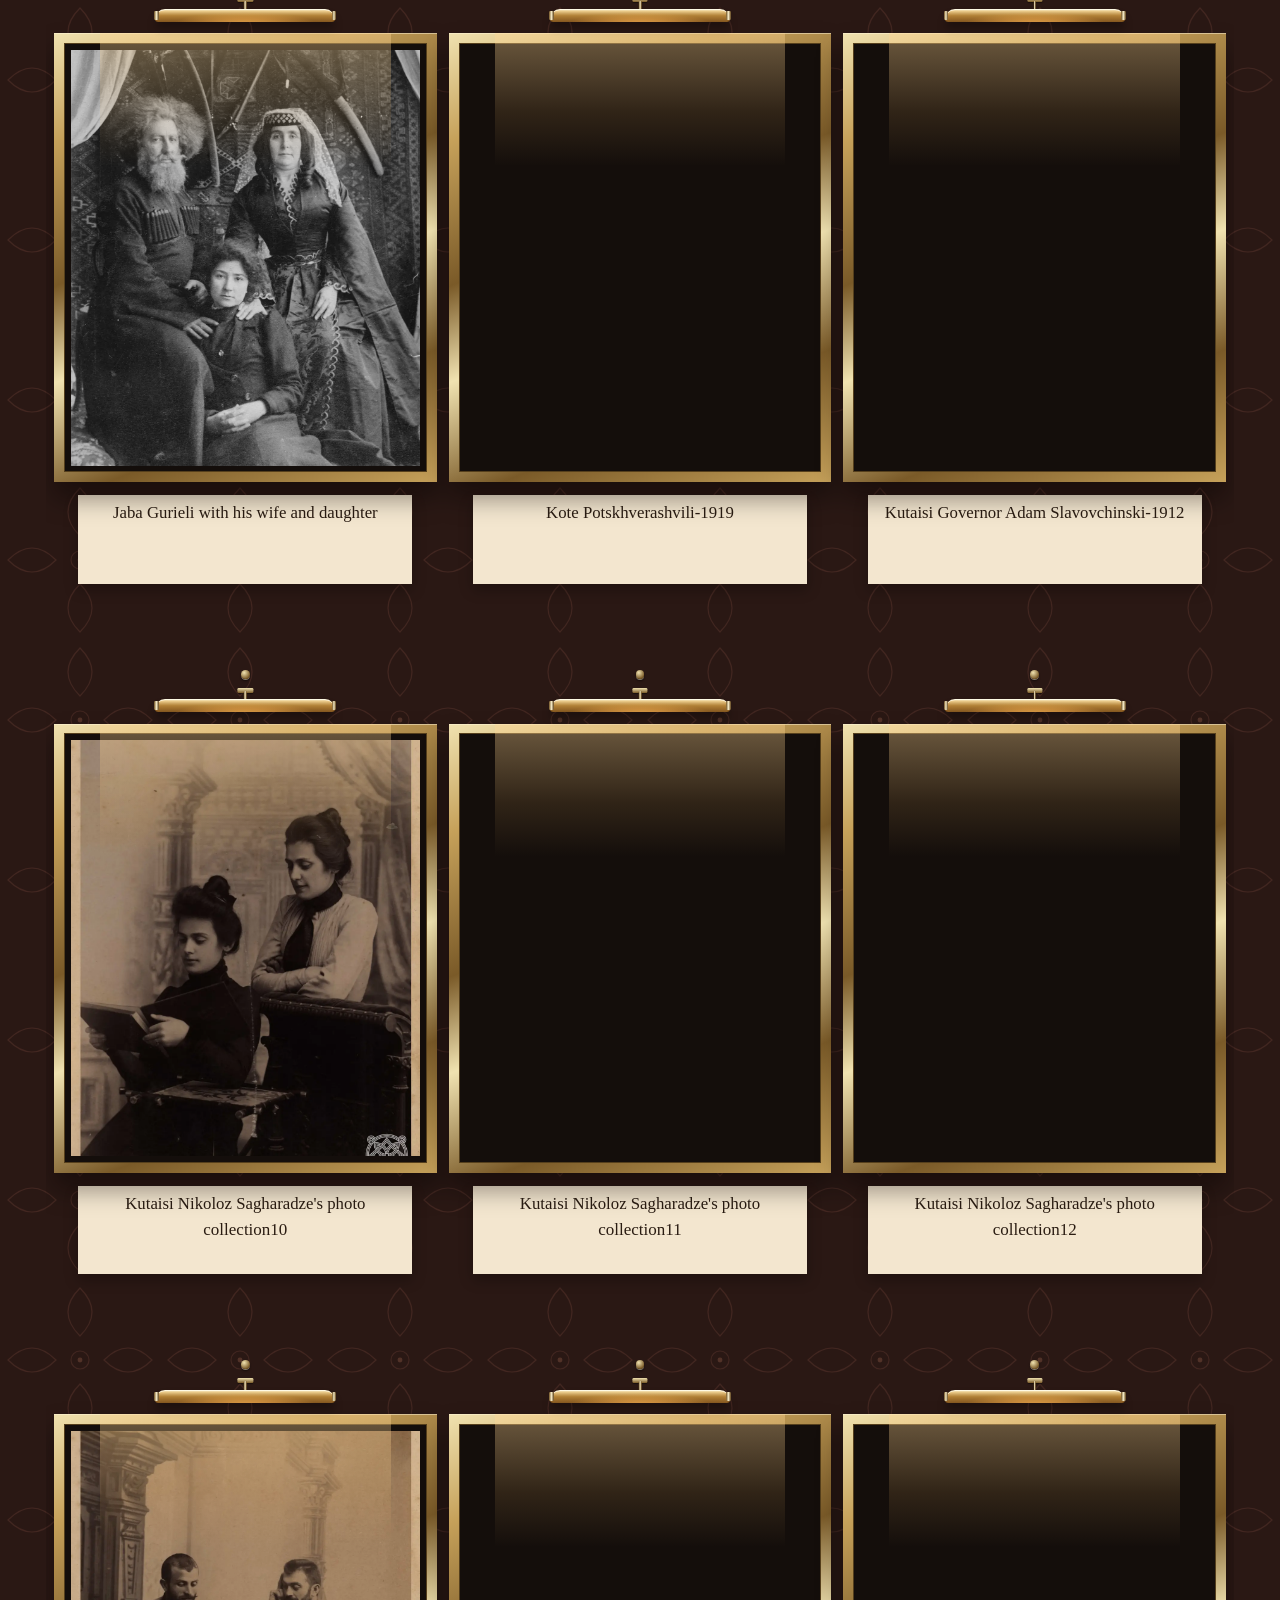
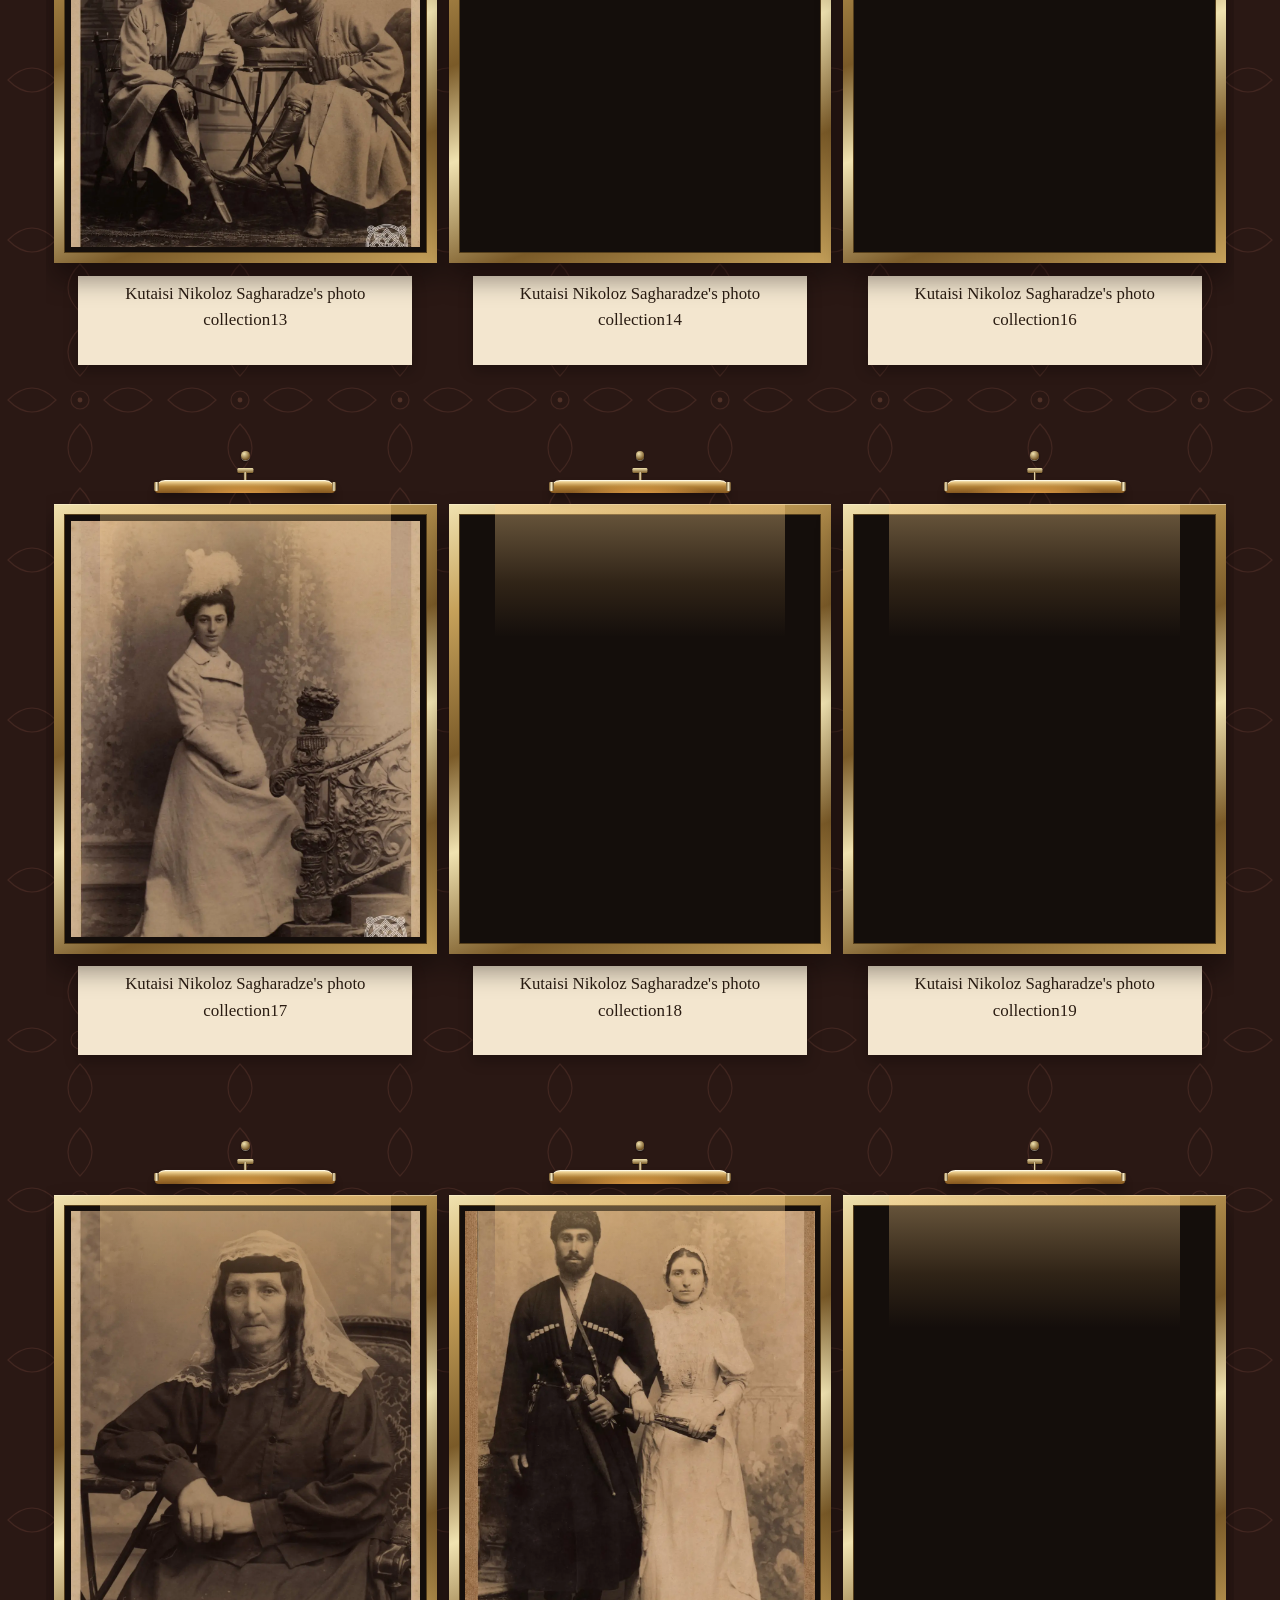
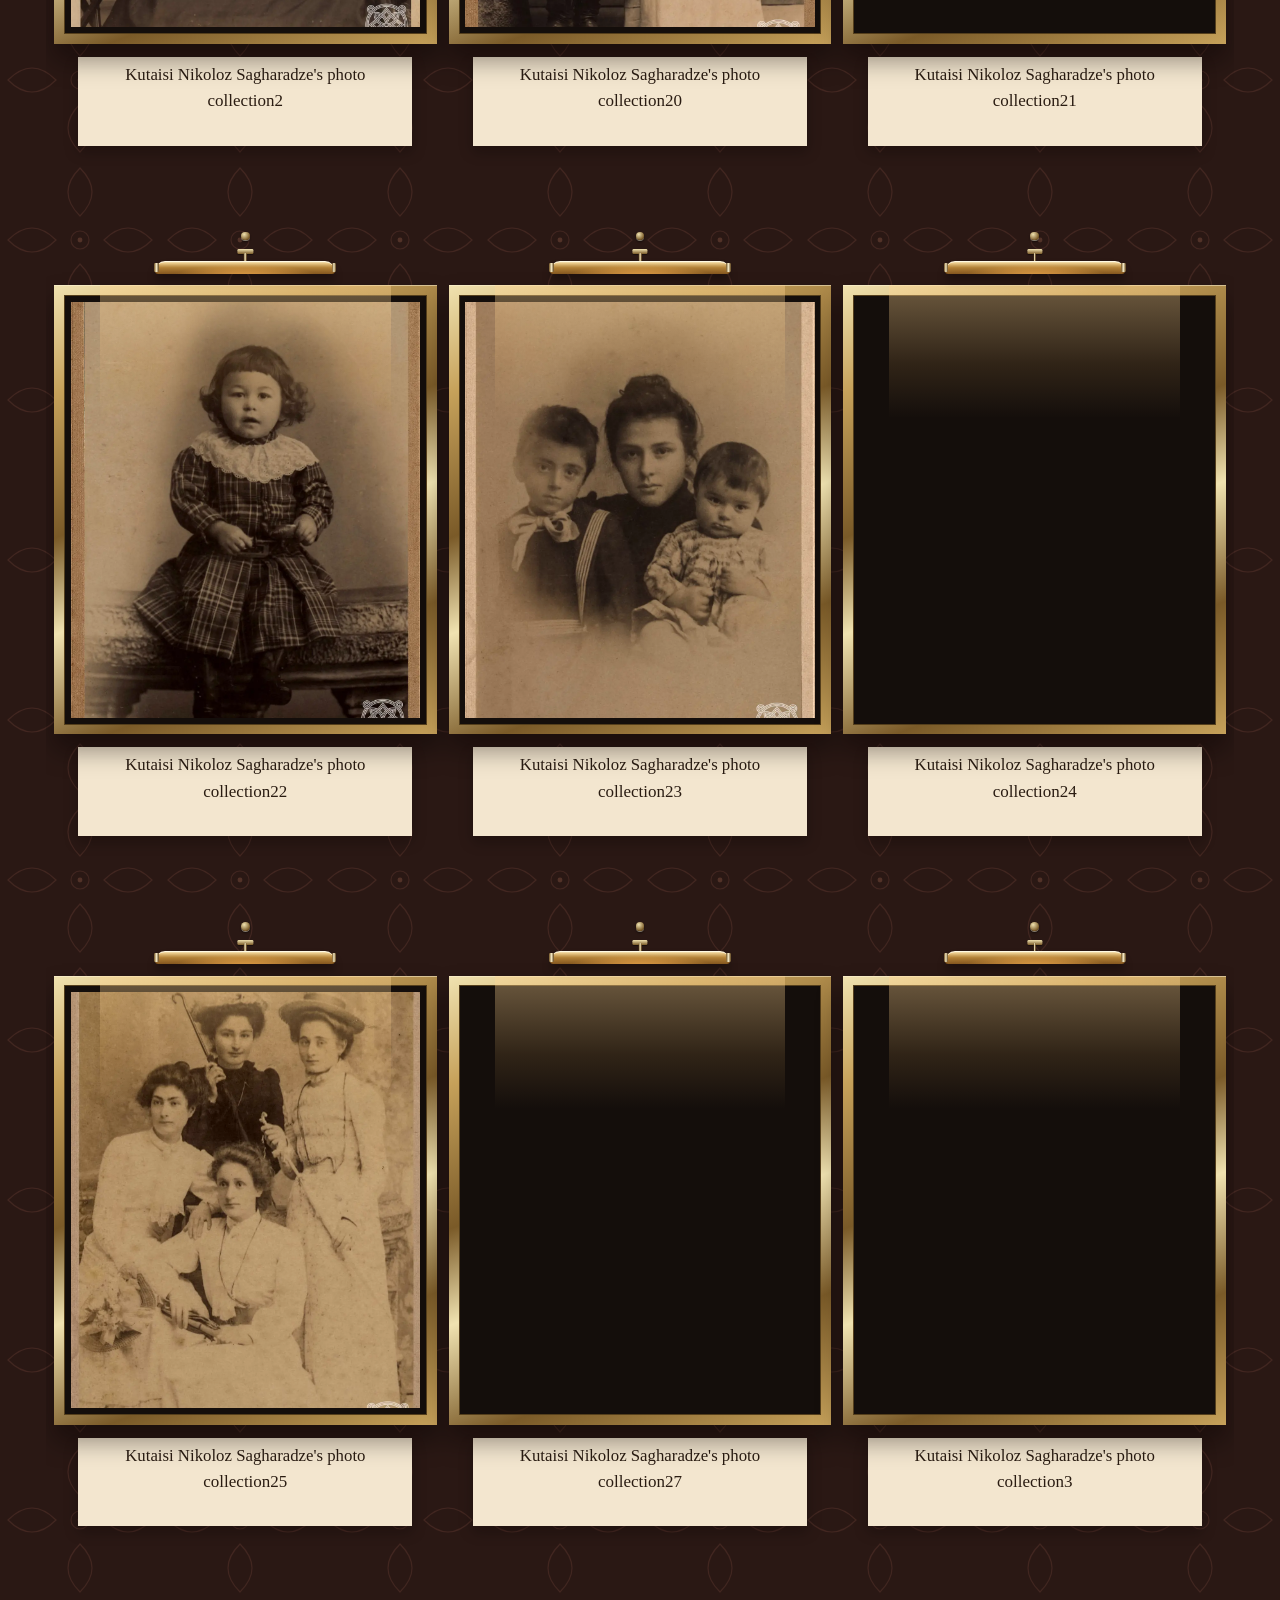
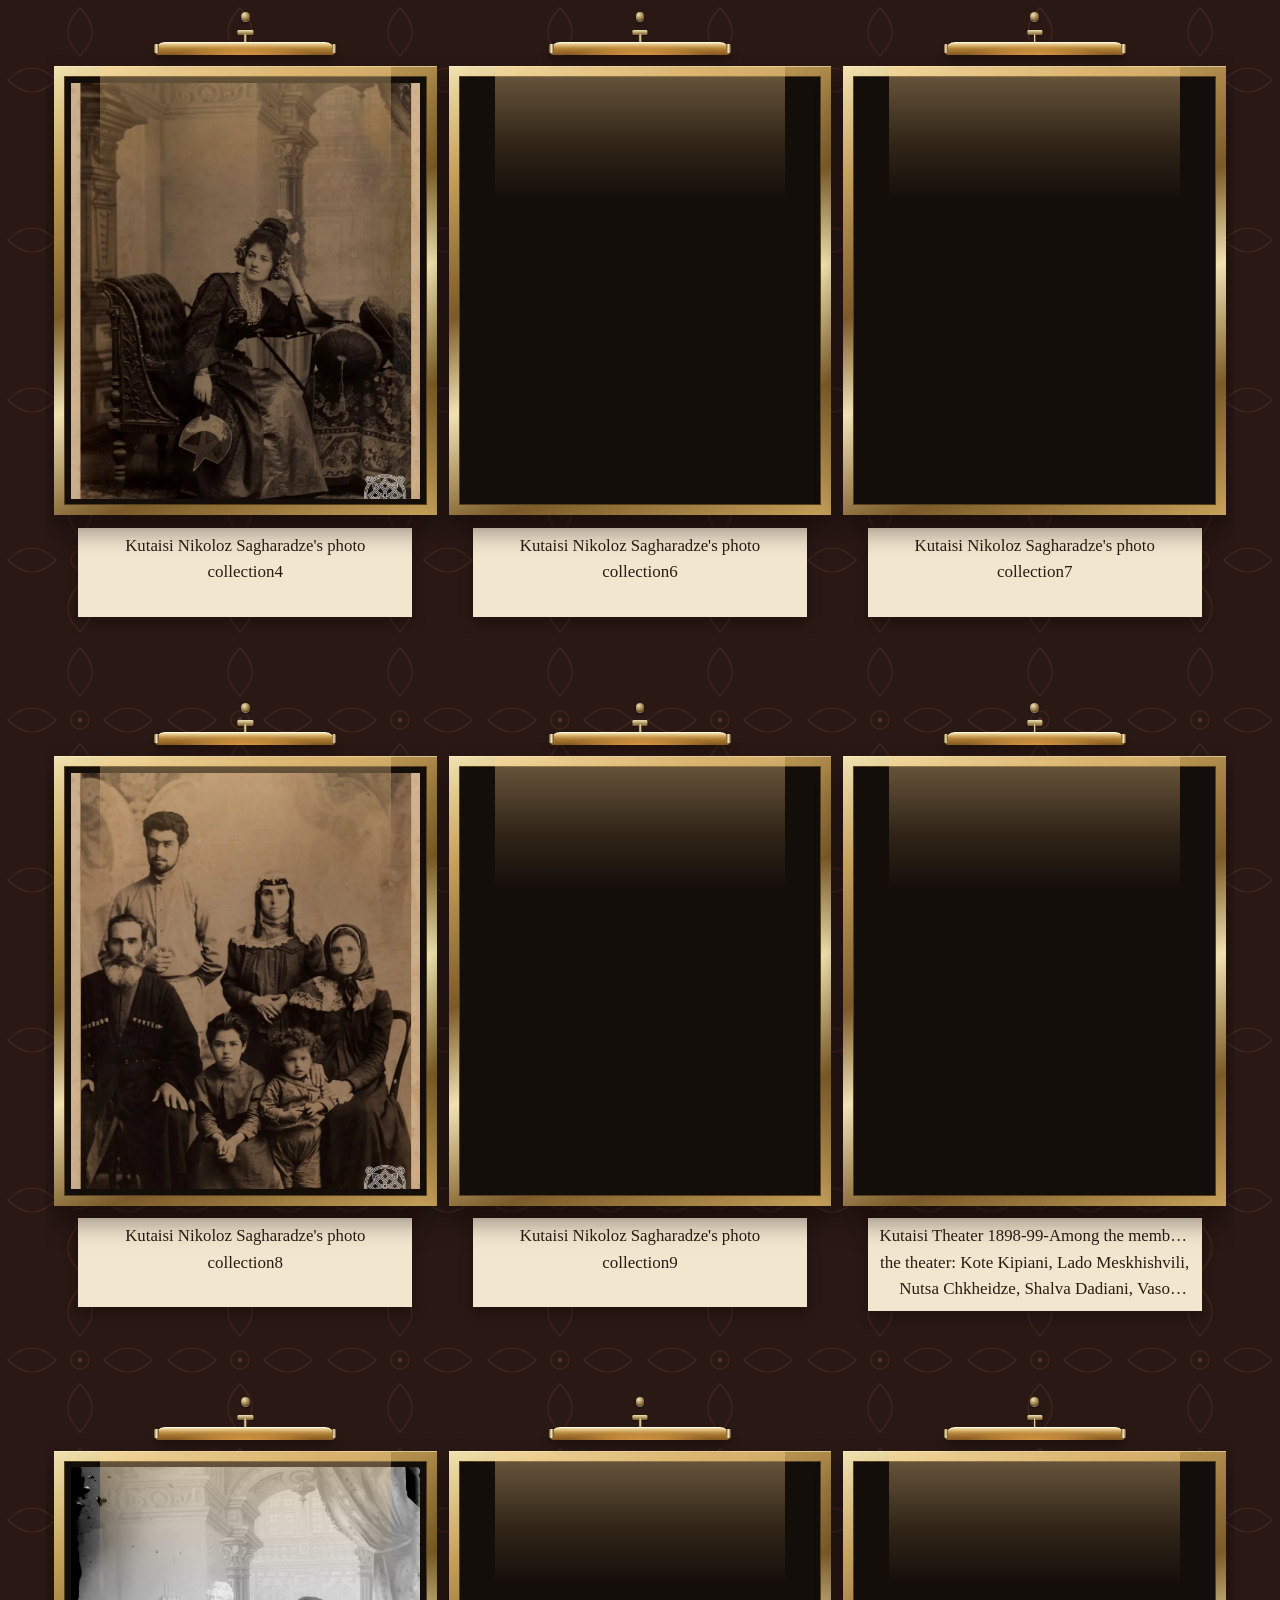
==== commit 42941fe6: "Update index.html" ====
--- a/index.html
+++ b/index.html
@@ -1577,7 +1577,7 @@
         <p>Кутаїсі · Хоні · Тбілісі</p>
         <p>Міхайлов · Сагарадзе</p>
         <nav class="archive-links" aria-label="Архивы">
-          <a class="archive-link" href="archive/original.zip">
+          <a class="archive-link" href="archive/">
             <svg class="archive-icon" viewBox="0 0 24 24" aria-hidden="true">
               <path d="M4 7.5h16v11H4z" fill="none" stroke="currentColor" stroke-width="1.4"/>
               <path d="M4 7.5 7 4.5h10l3 3" fill="none" stroke="currentColor" stroke-width="1.4"/>
@@ -1585,14 +1585,7 @@
             </svg>
             <span>Архив оригиналов</span>
           </a>
-          <a class="archive-link" href="archive/enhanced.zip">
-            <svg class="archive-icon" viewBox="0 0 24 24" aria-hidden="true">
-              <path d="M4 7.5h16v11H4z" fill="none" stroke="currentColor" stroke-width="1.4"/>
-              <path d="M4 7.5 7 4.5h10l3 3" fill="none" stroke="currentColor" stroke-width="1.4"/>
-              <path d="M9 13.5h6" fill="none" stroke="currentColor" stroke-width="1.4"/>
-            </svg>
-            <span>Архив улучшенных</span>
-          </a>
+         
           <a class="archive-link archive-link-plain" href="https://archive.gov.ge/ge/nikoloz-sagharadzis-fotokolektsia-1" target="_blank" rel="noopener">Национальный архив Грузии</a>
         </nav>
       </footer>
--- a/styles.css
+++ b/styles.css
@@ -530,3 +530,51 @@
     transition: none;
   }
 }
+.archive-links {
+  display: flex;
+  flex-direction: column;
+  align-items: center;
+  gap: 0.35rem;
+  margin-top: 1.35rem;
+  padding-top: 1rem;
+}
+
+.archive-links::before {
+  content: "";
+  width: 4.25rem;
+  height: 1px;
+  margin-bottom: 0.45rem;
+  background: color-mix(in srgb, var(--color-gilt) 65%, transparent);
+}
+
+.archive-link {
+  display: inline-flex;
+  align-items: center;
+  justify-content: center;
+  gap: 0.4rem;
+  padding: 0.1rem;
+  background: none;
+  border: 0;
+  box-shadow: none;
+  color: var(--color-gilt);
+  font-style: italic;
+  letter-spacing: 0.03em;
+  text-decoration: none;
+}
+
+.archive-link:hover,
+.archive-link:focus-visible {
+  color: var(--color-paper);
+  outline: none;
+}
+
+.archive-icon {
+  width: 0.85rem;
+  height: 0.85rem;
+  flex: none;
+  color: var(--color-gilt);
+}
+
+.archive-link-plain {
+  color: var(--color-muted);
+}
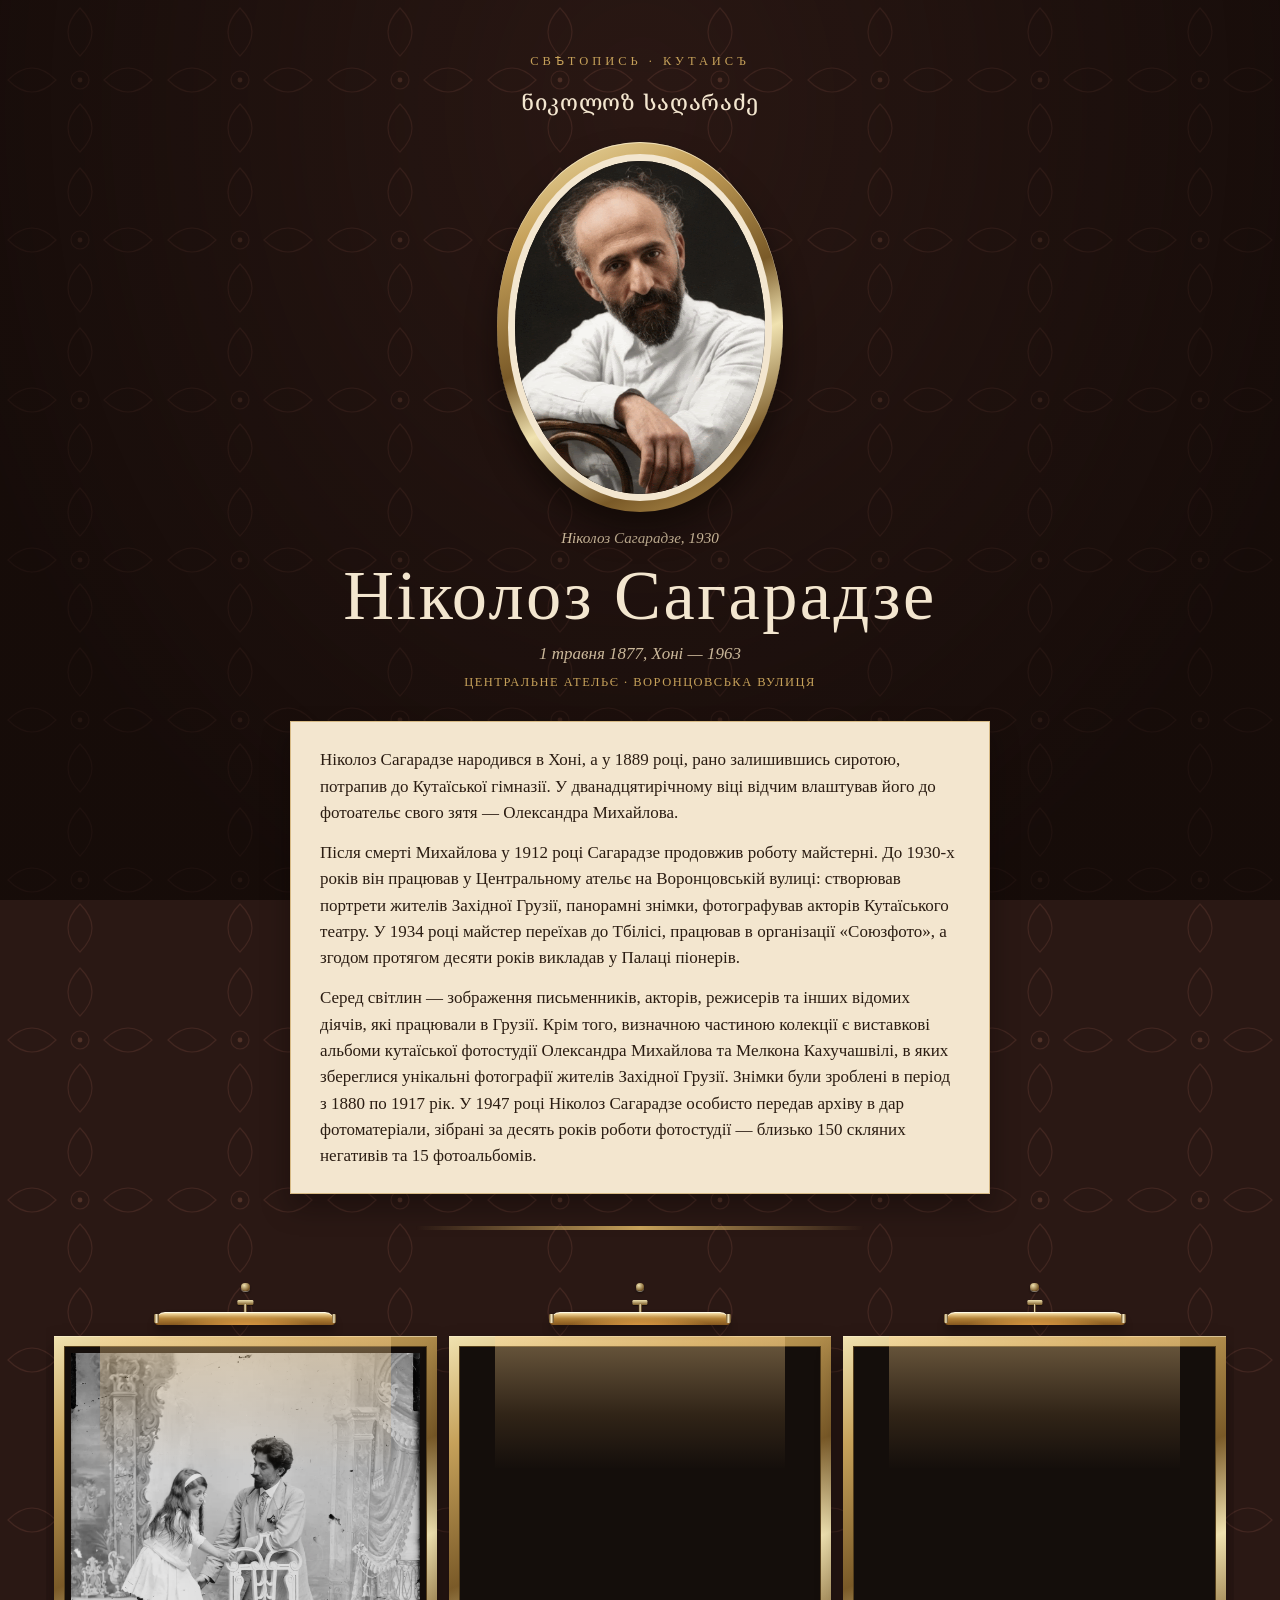
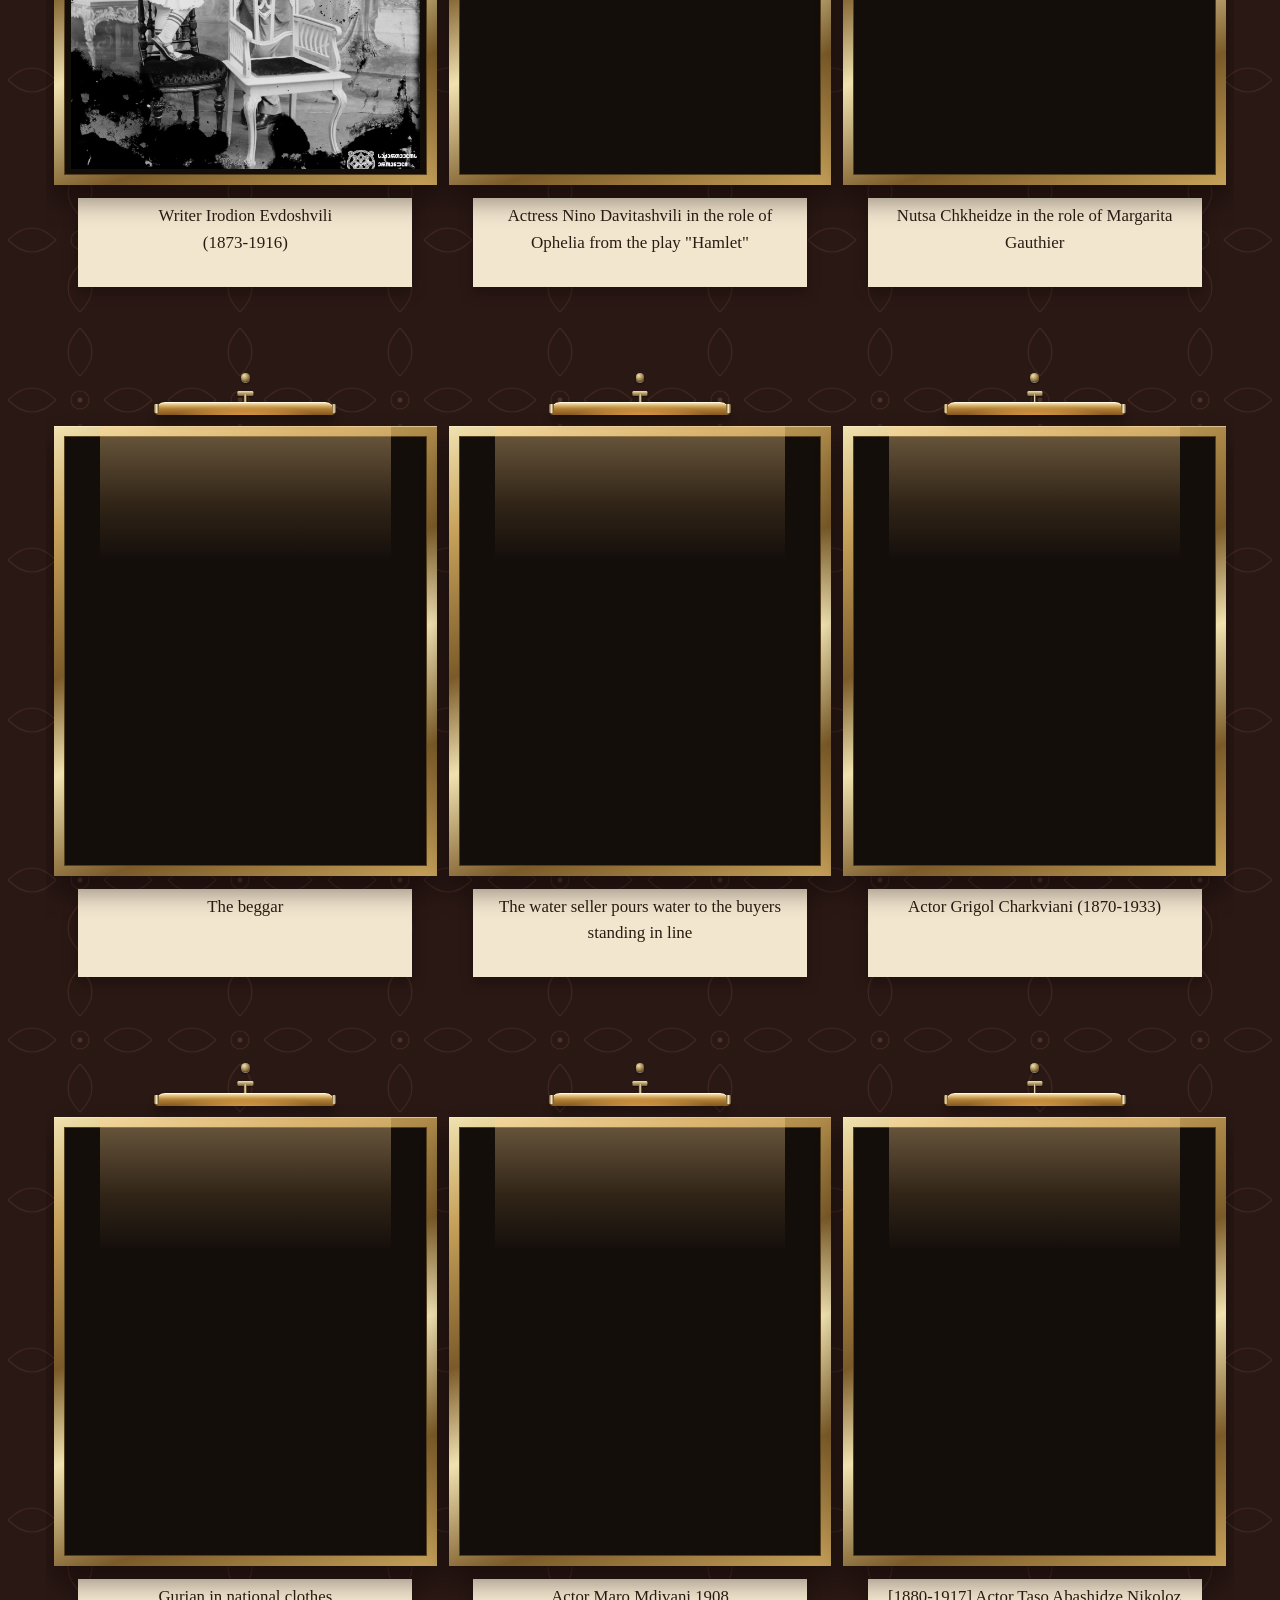
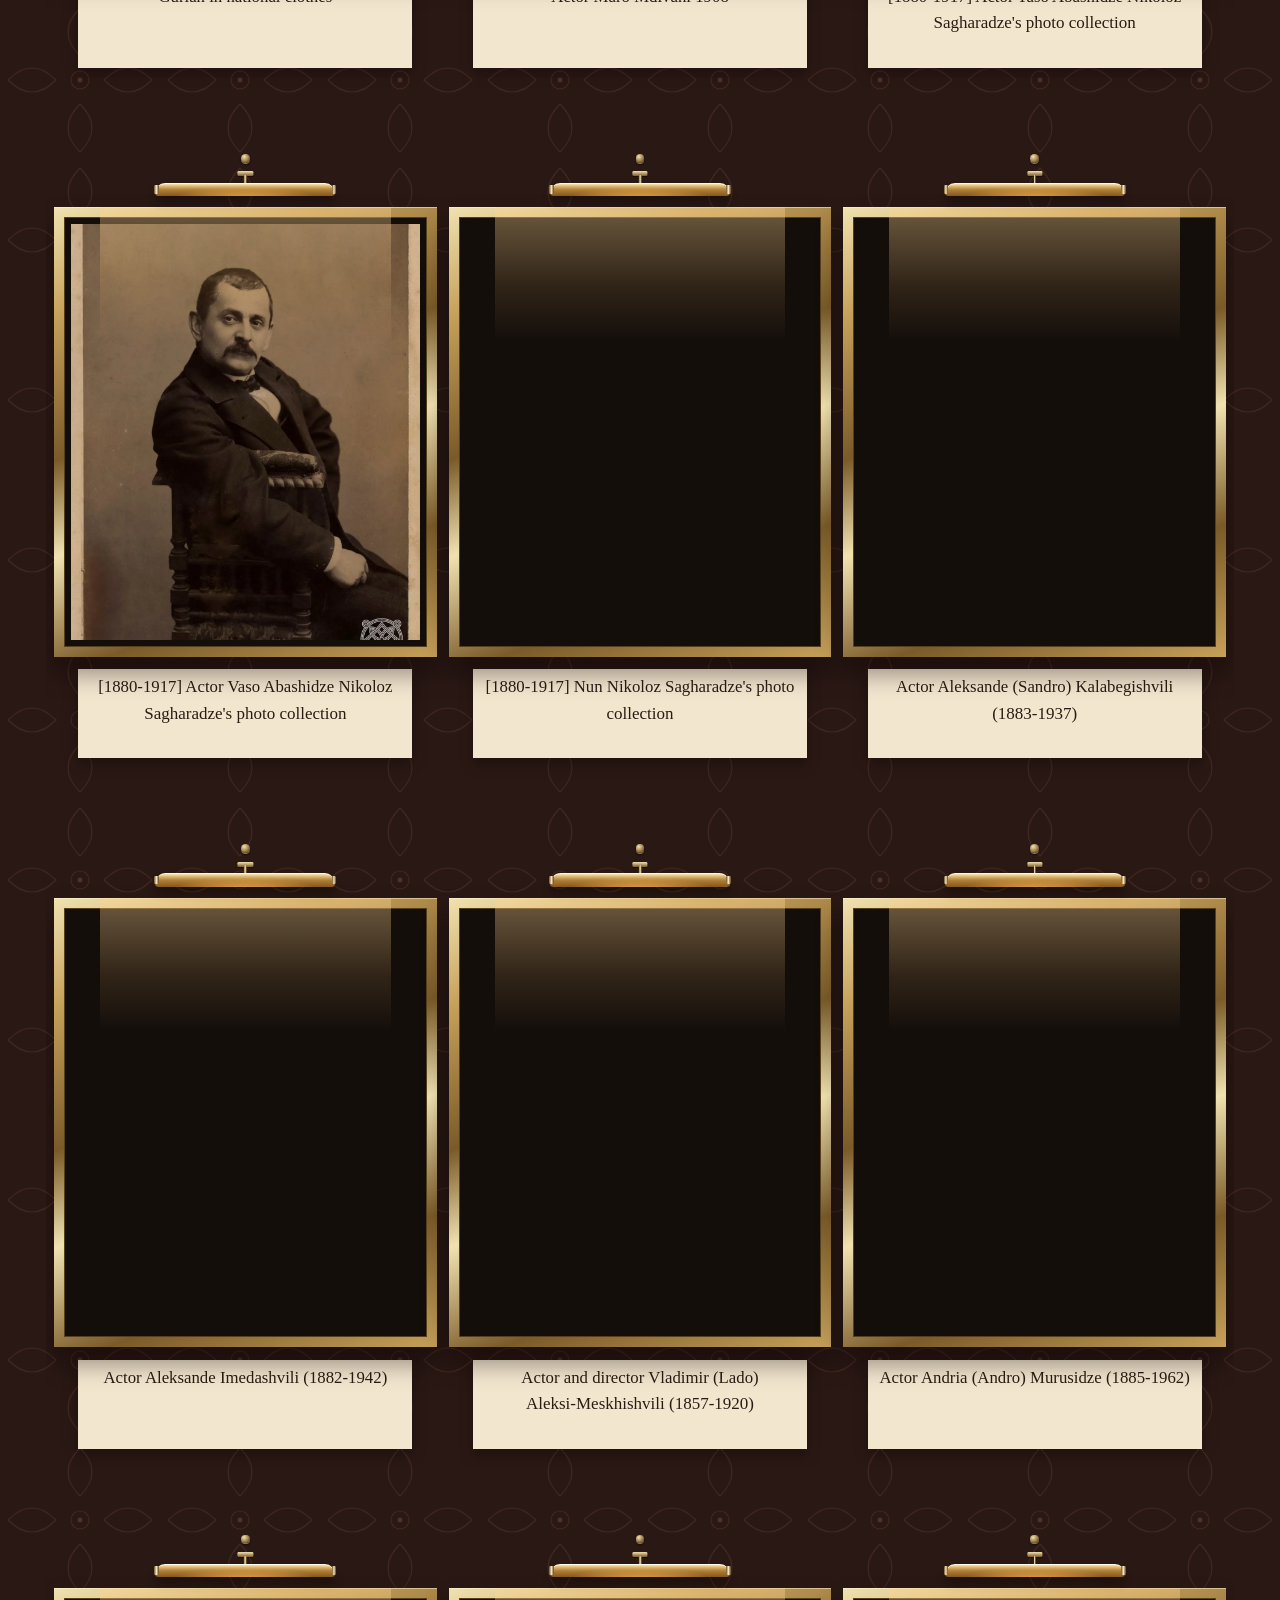
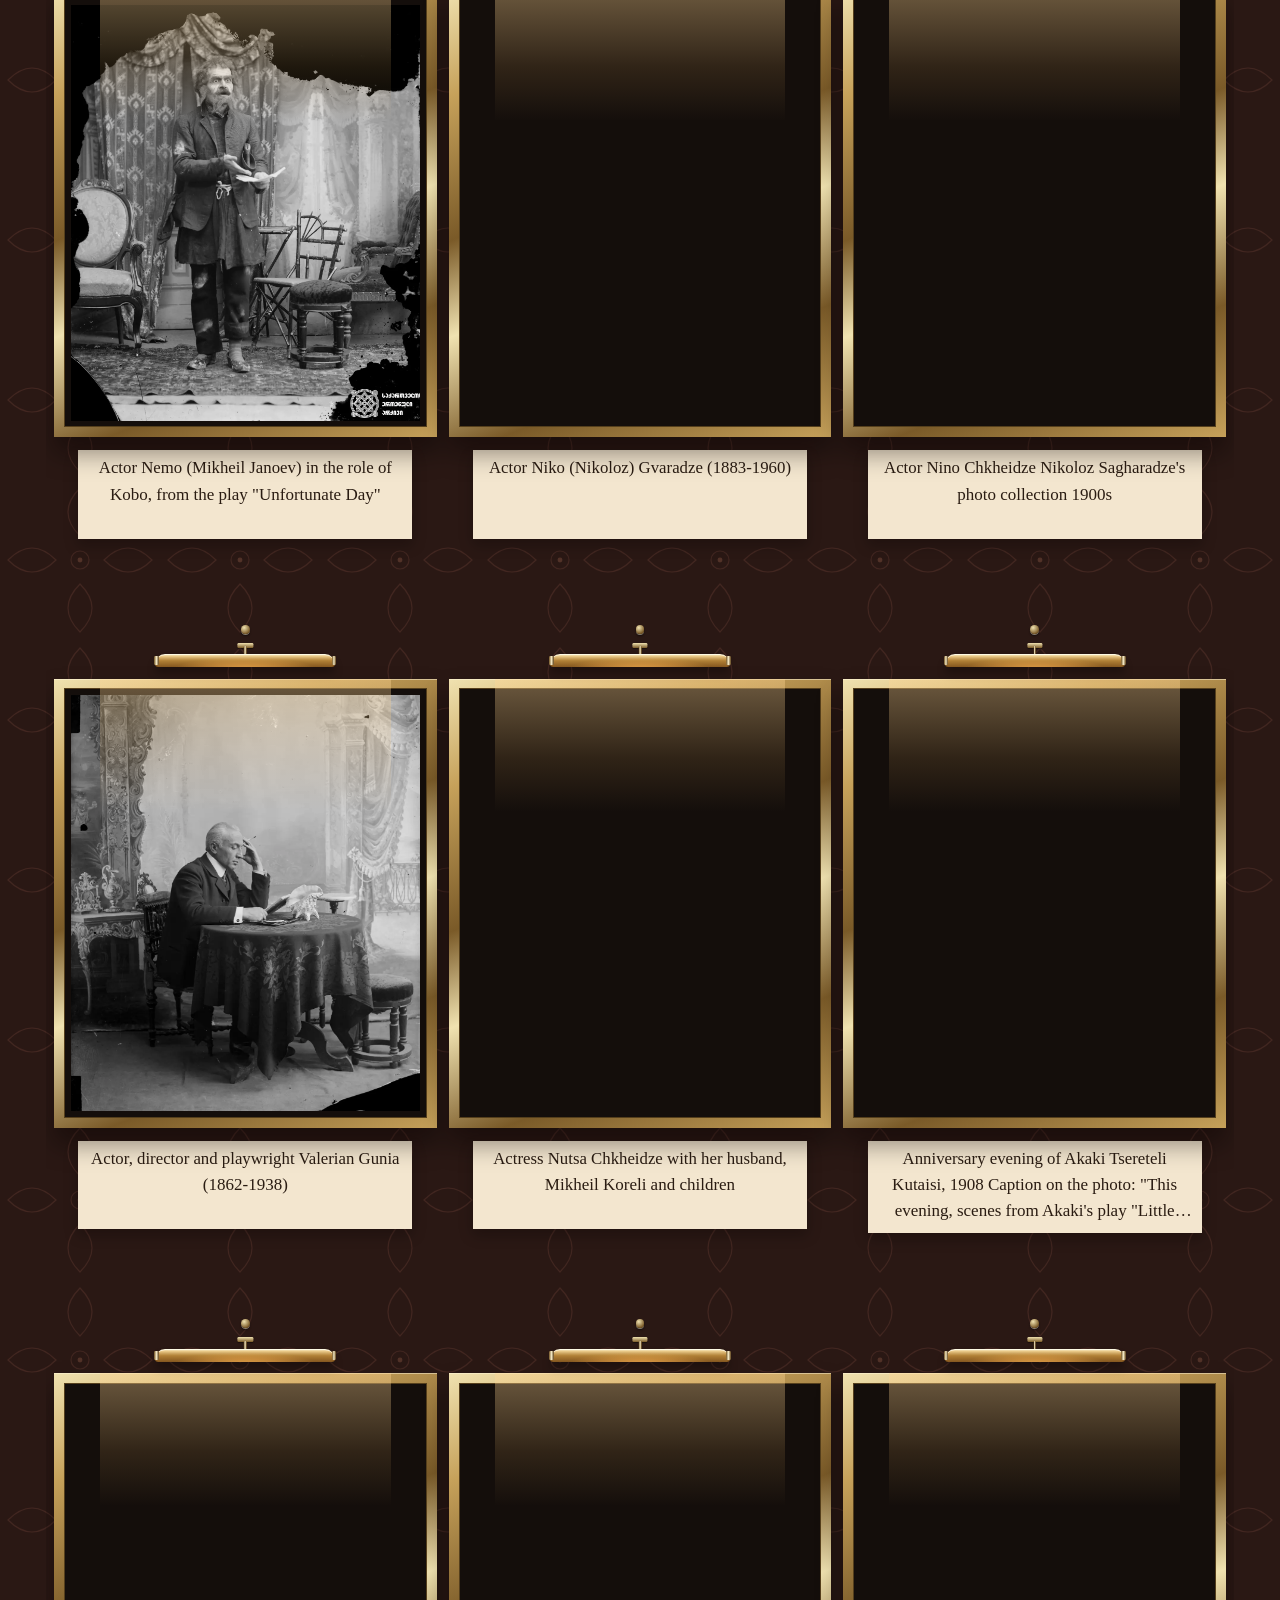
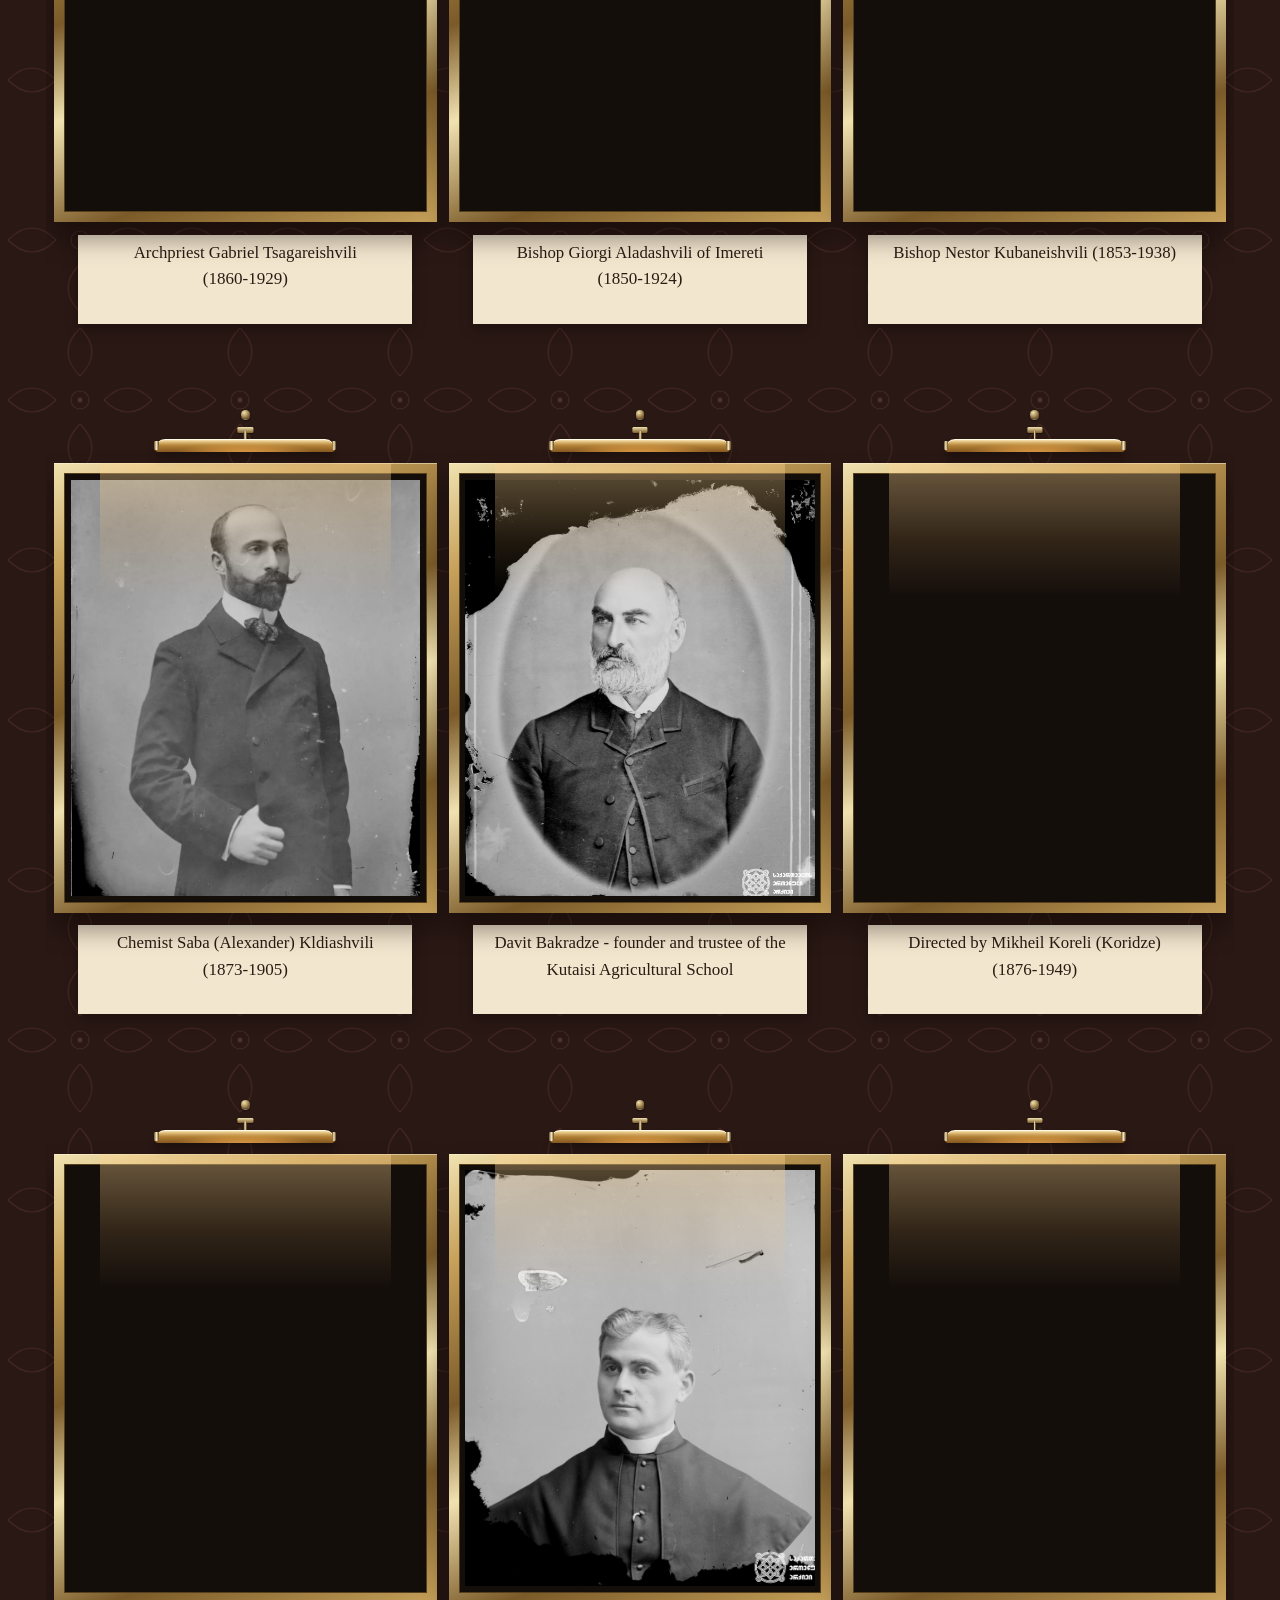
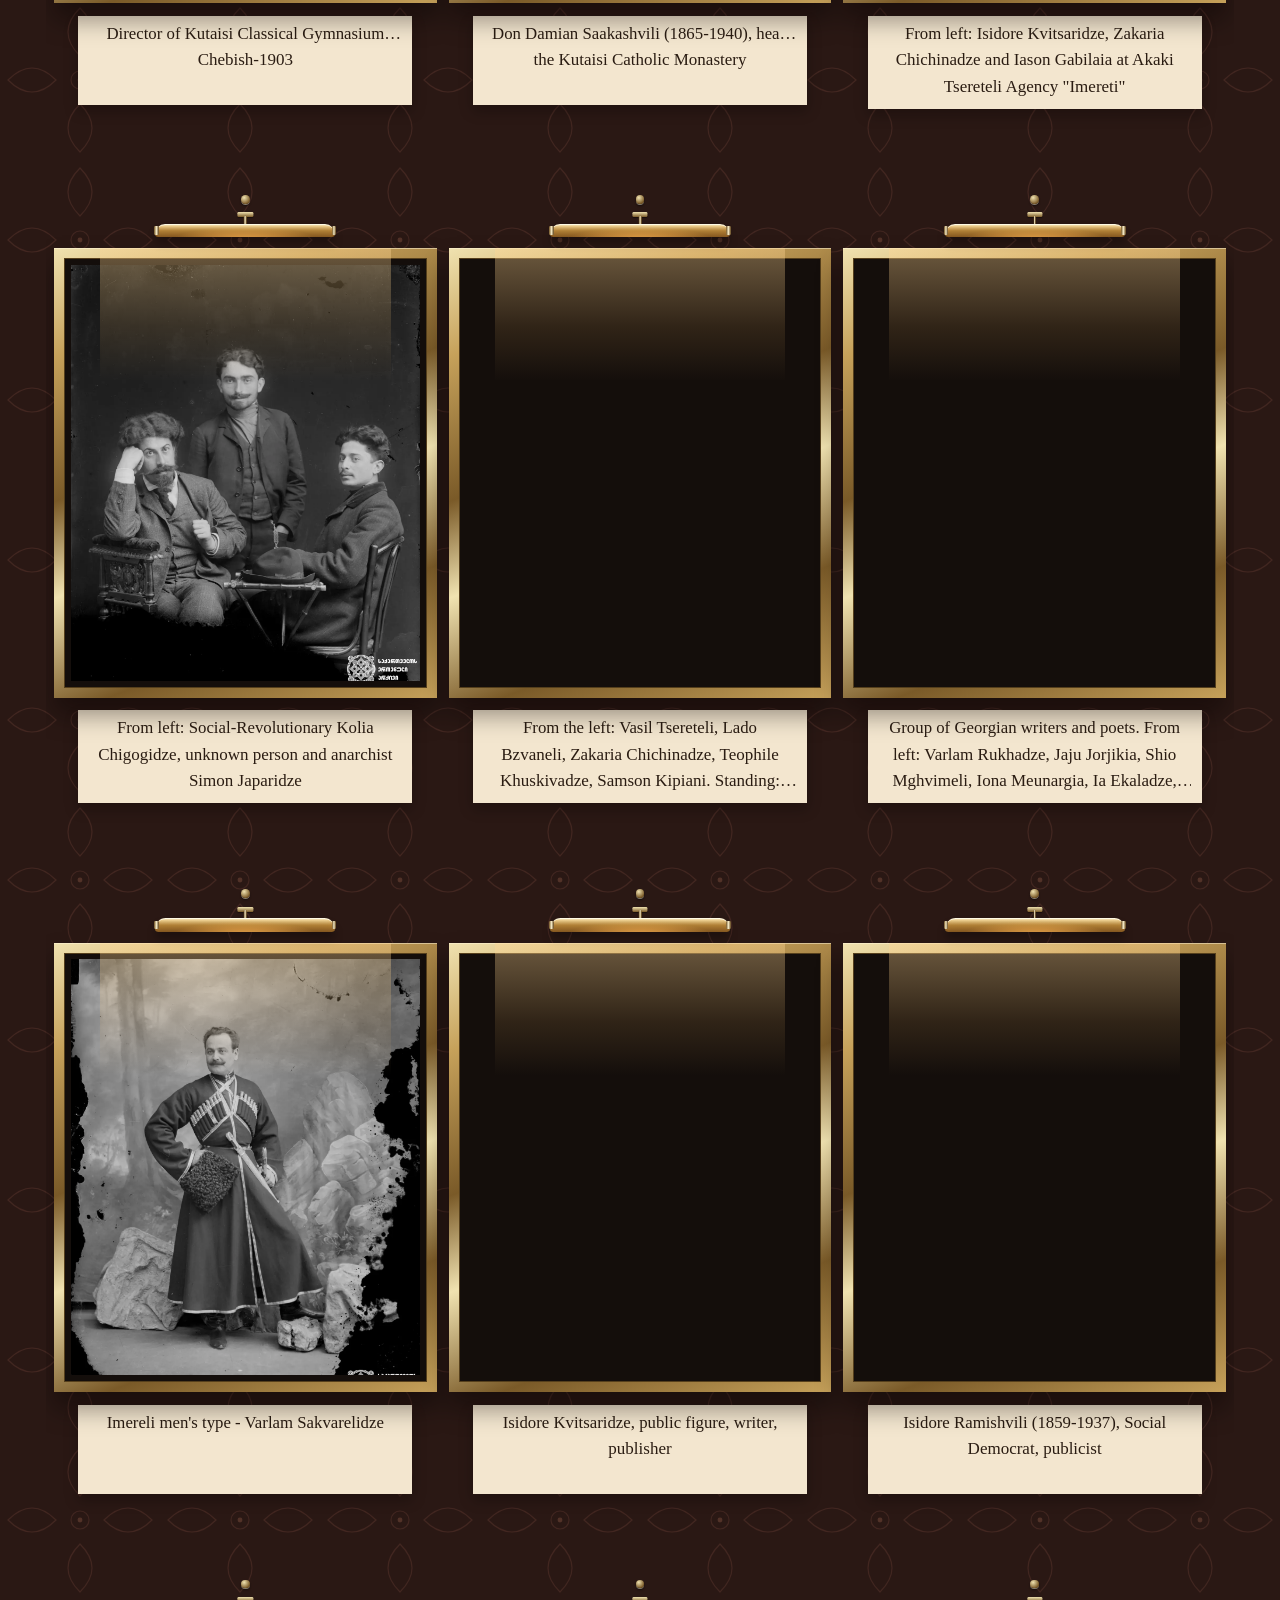
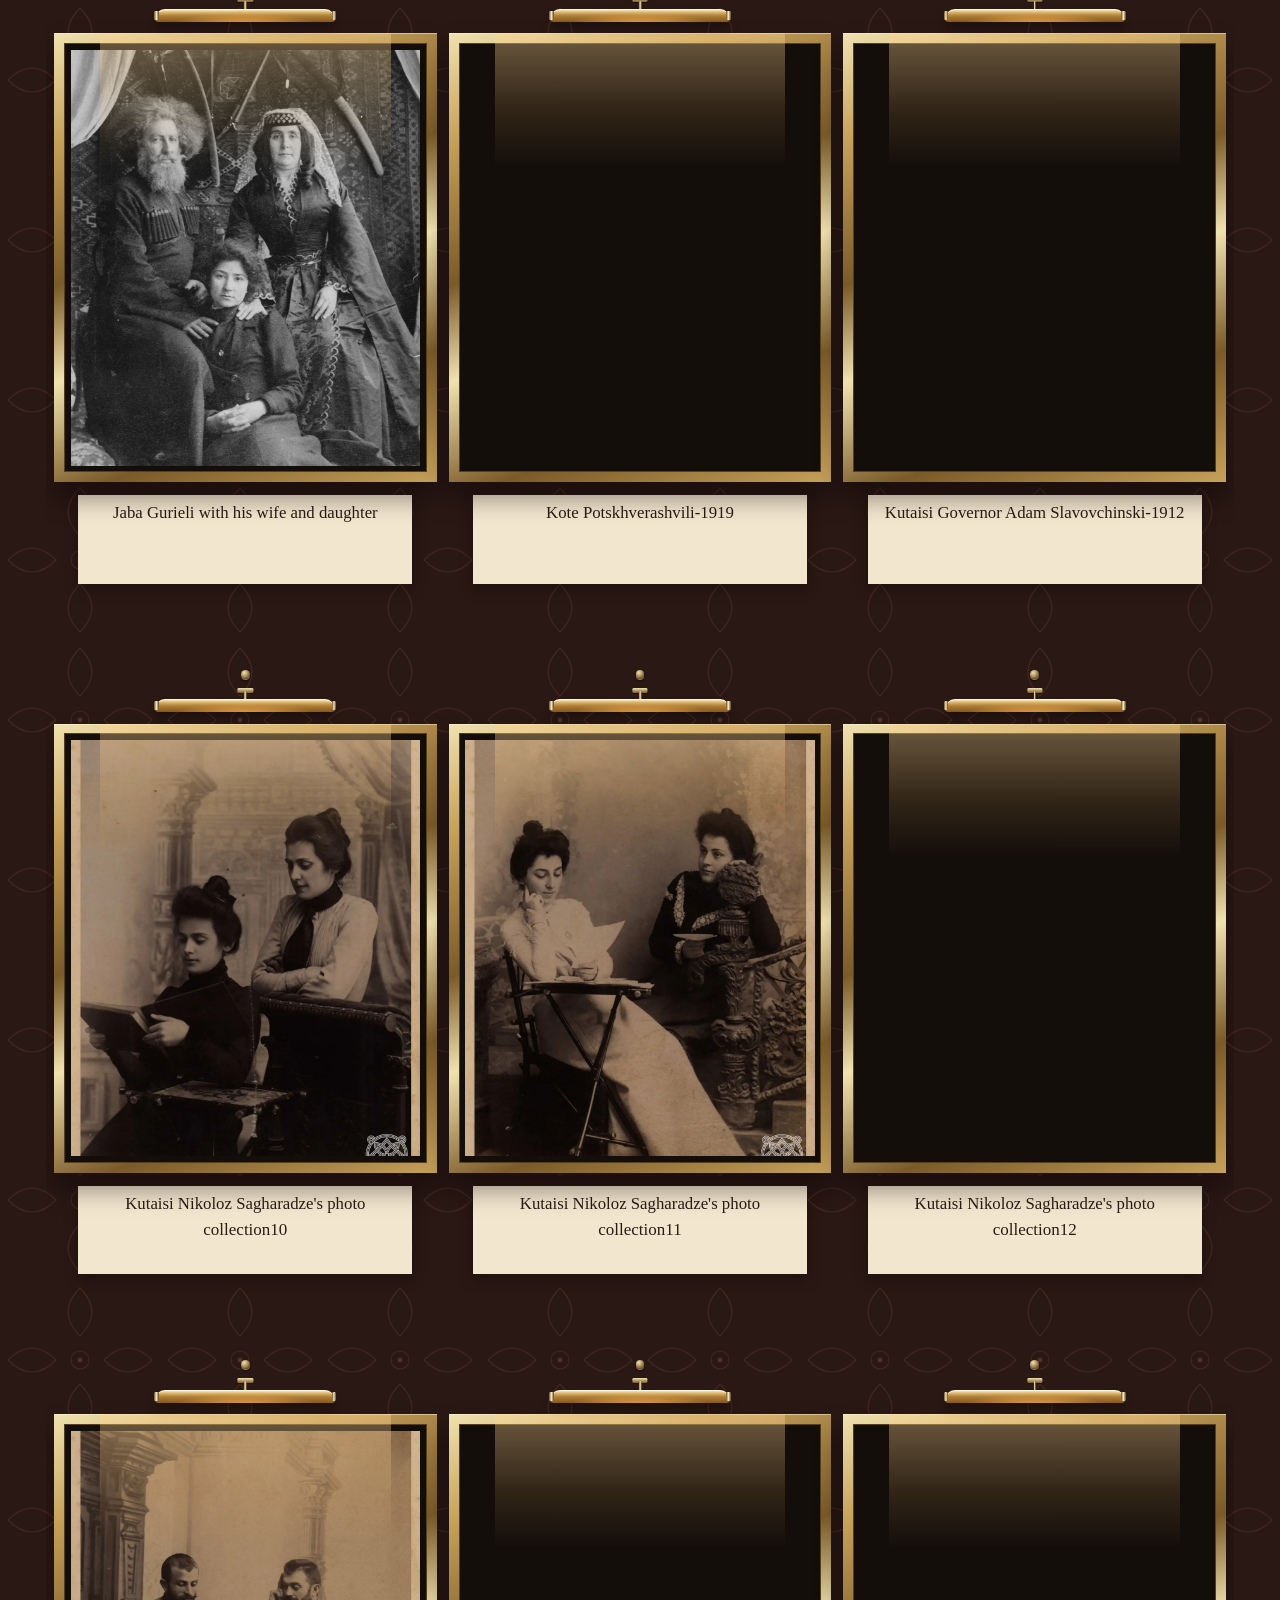
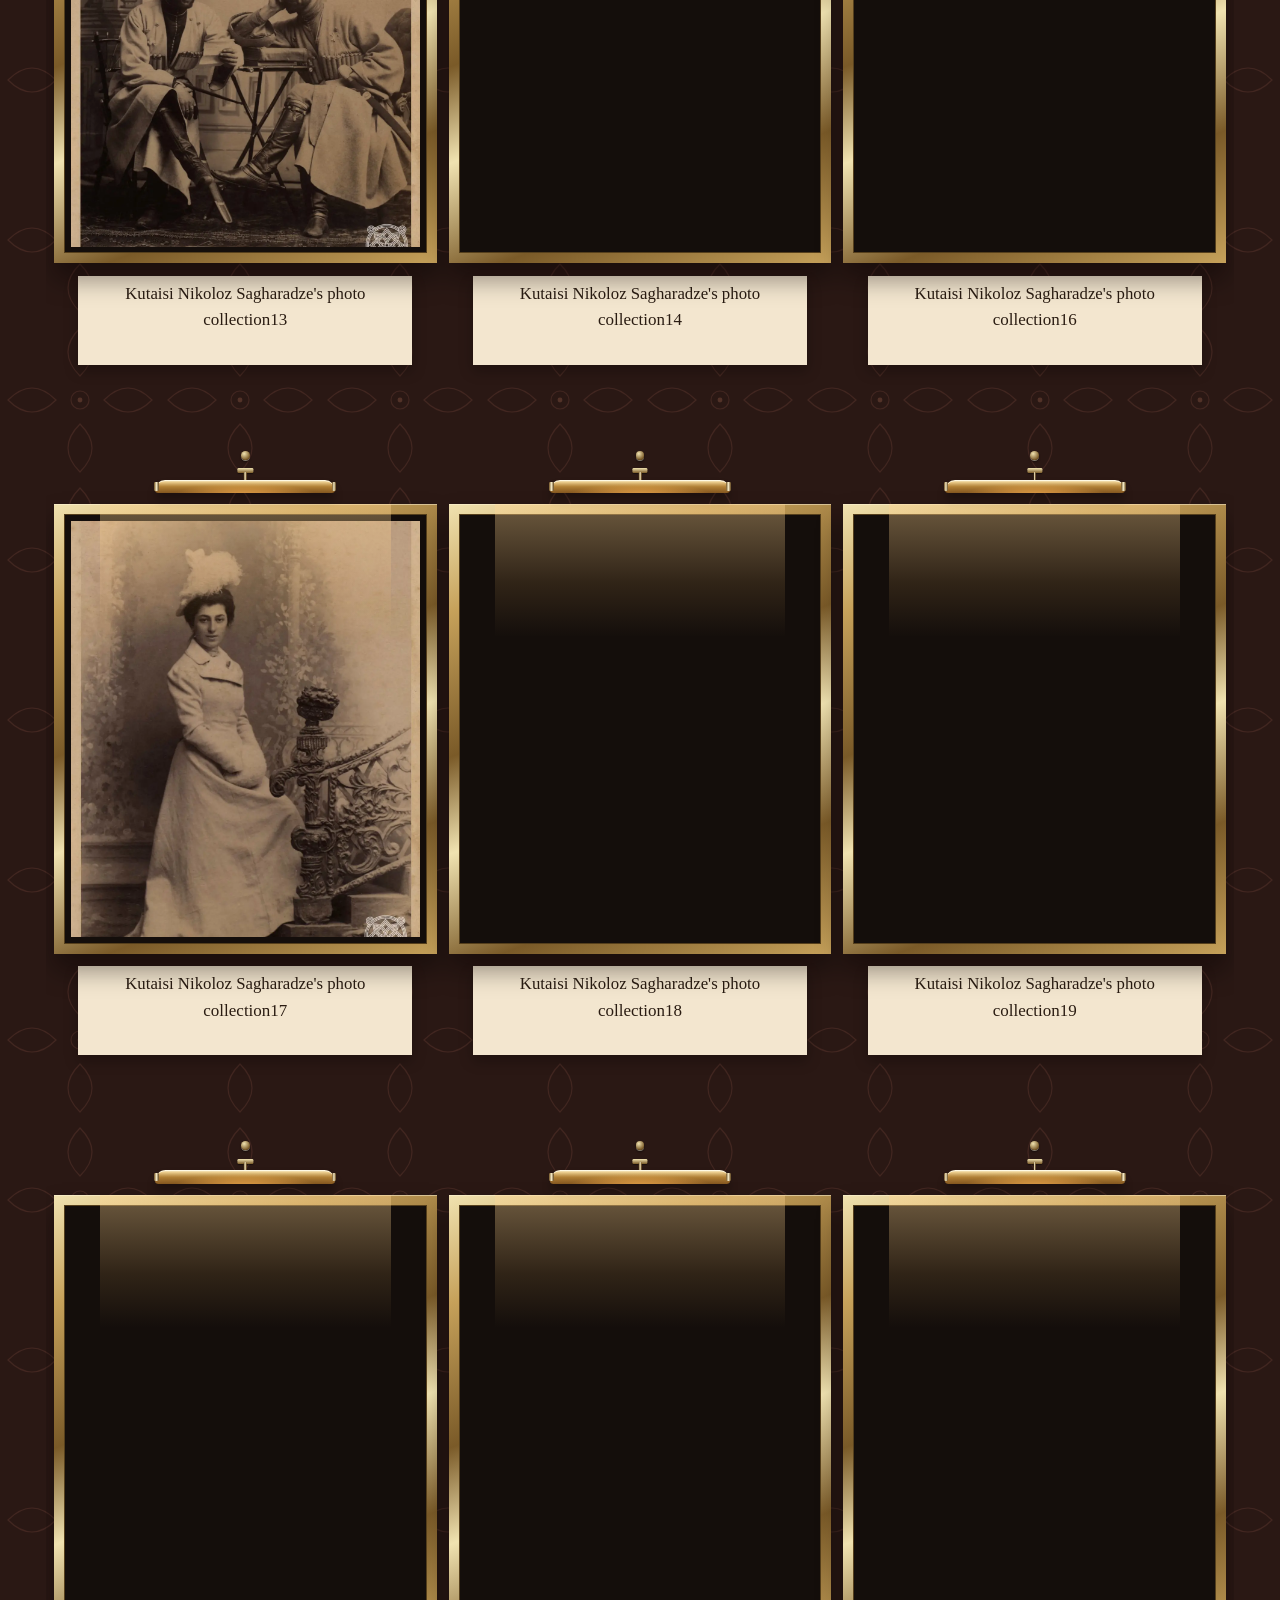
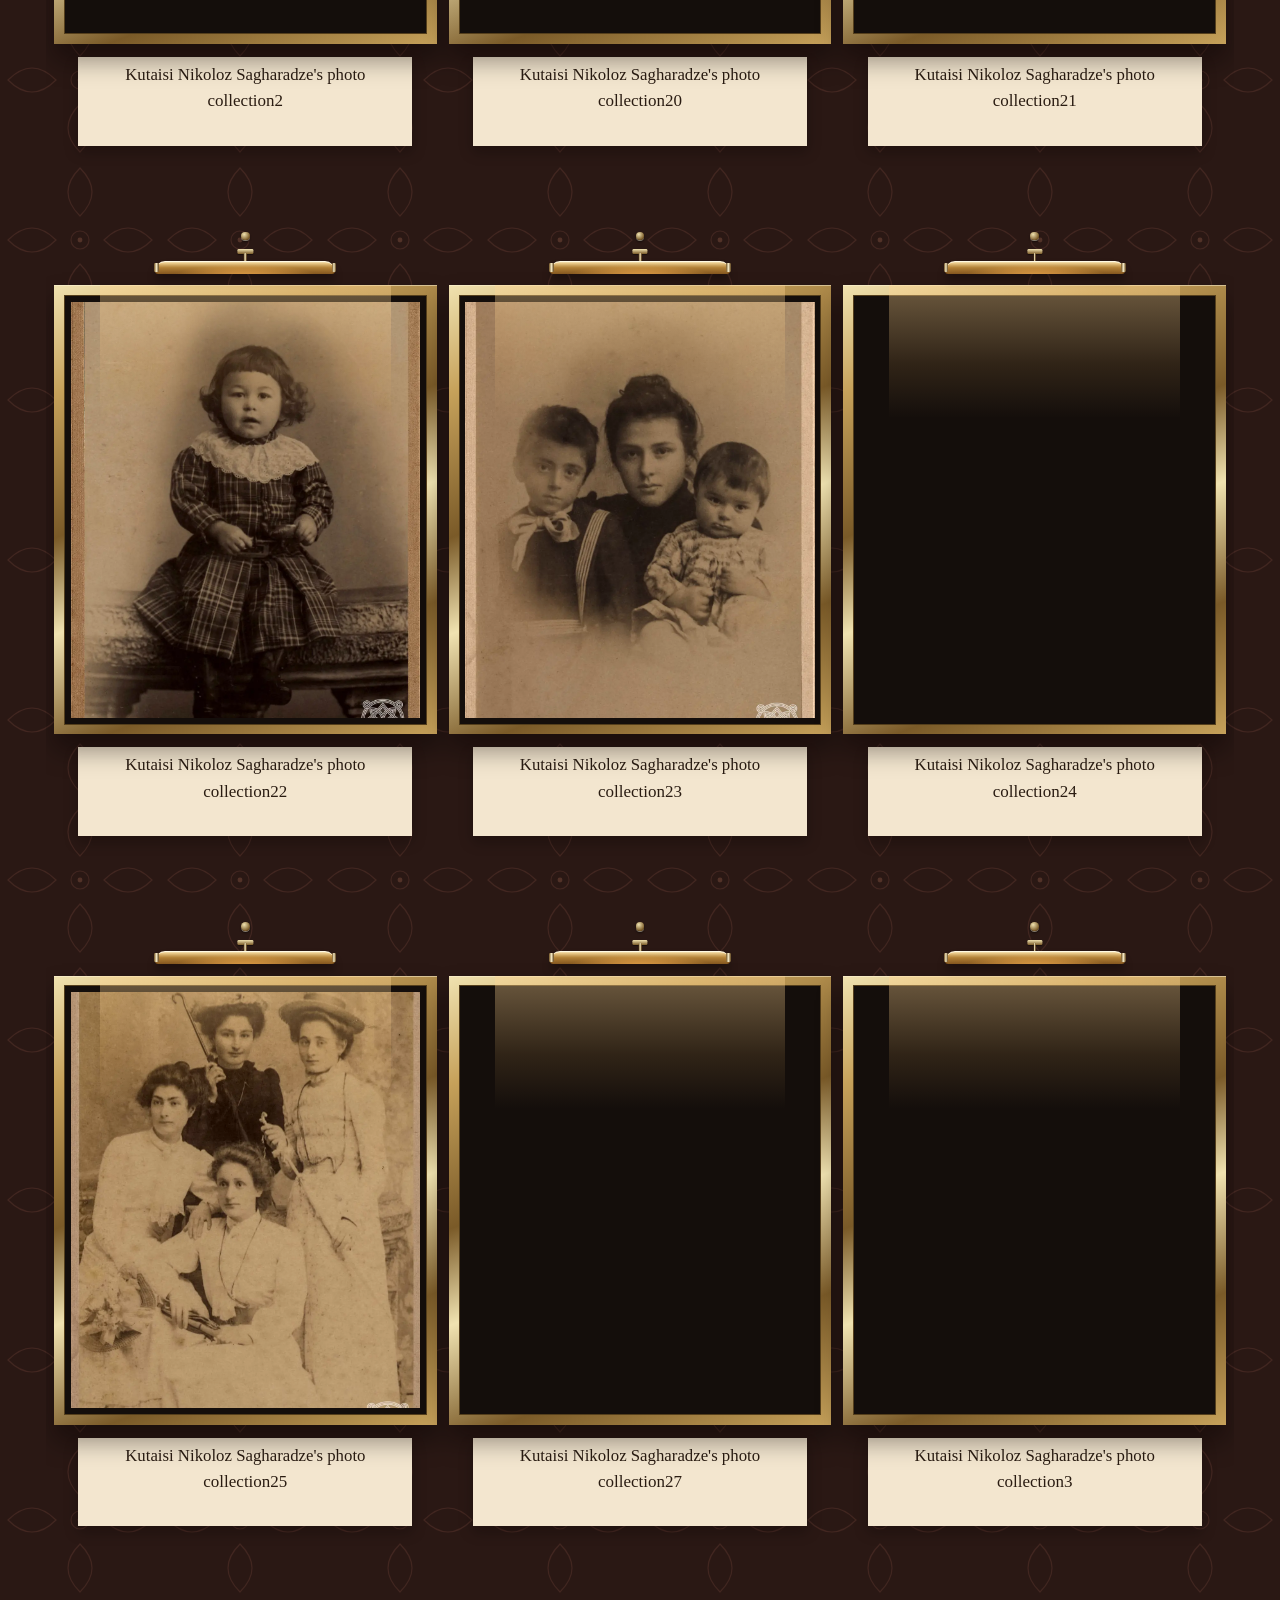
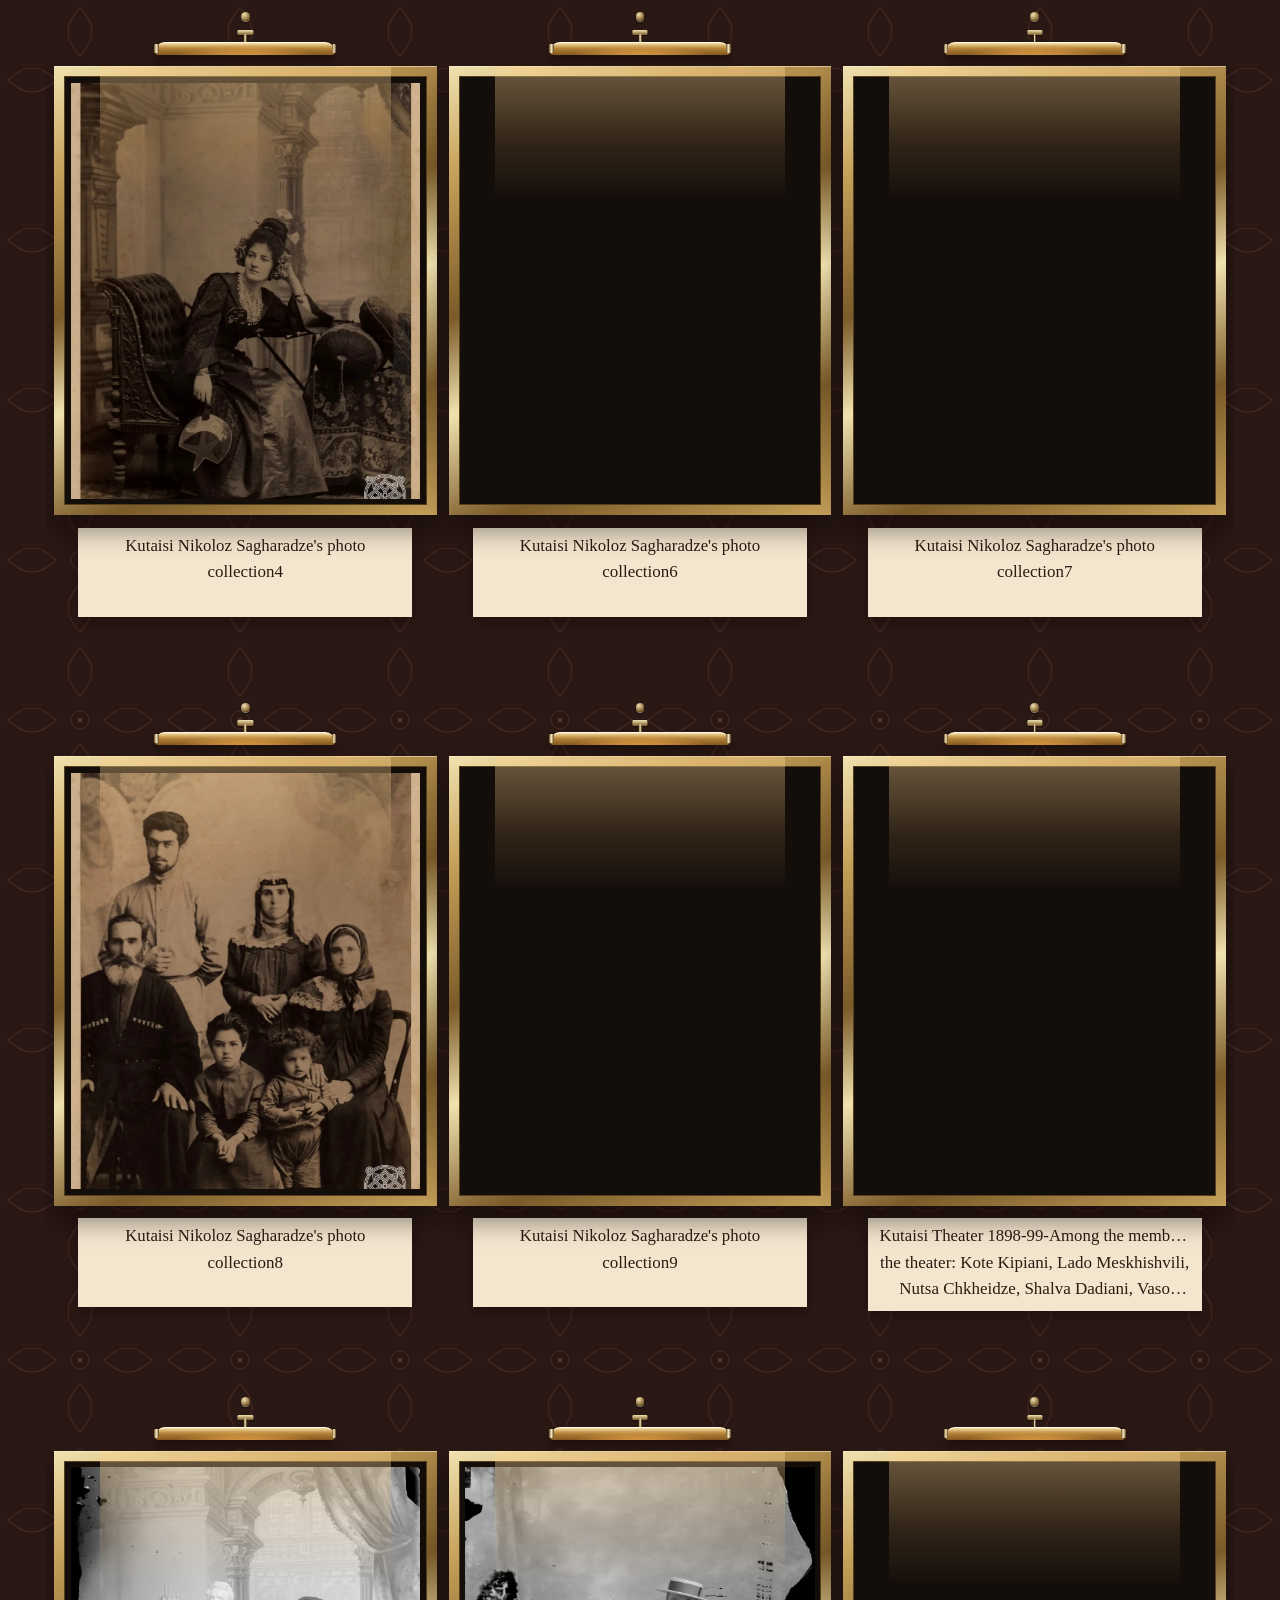
==== commit 90c1ae7d: "Update index.html" ====
--- a/index.html
+++ b/index.html
@@ -1577,7 +1577,7 @@
         <p>Кутаїсі · Хоні · Тбілісі</p>
         <p>Міхайлов · Сагарадзе</p>
         <nav class="archive-links" aria-label="Архивы">
-          <a class="archive-link" href="archive/">
+          <a class="archive-link" href="archives/">
             <svg class="archive-icon" viewBox="0 0 24 24" aria-hidden="true">
               <path d="M4 7.5h16v11H4z" fill="none" stroke="currentColor" stroke-width="1.4"/>
               <path d="M4 7.5 7 4.5h10l3 3" fill="none" stroke="currentColor" stroke-width="1.4"/>
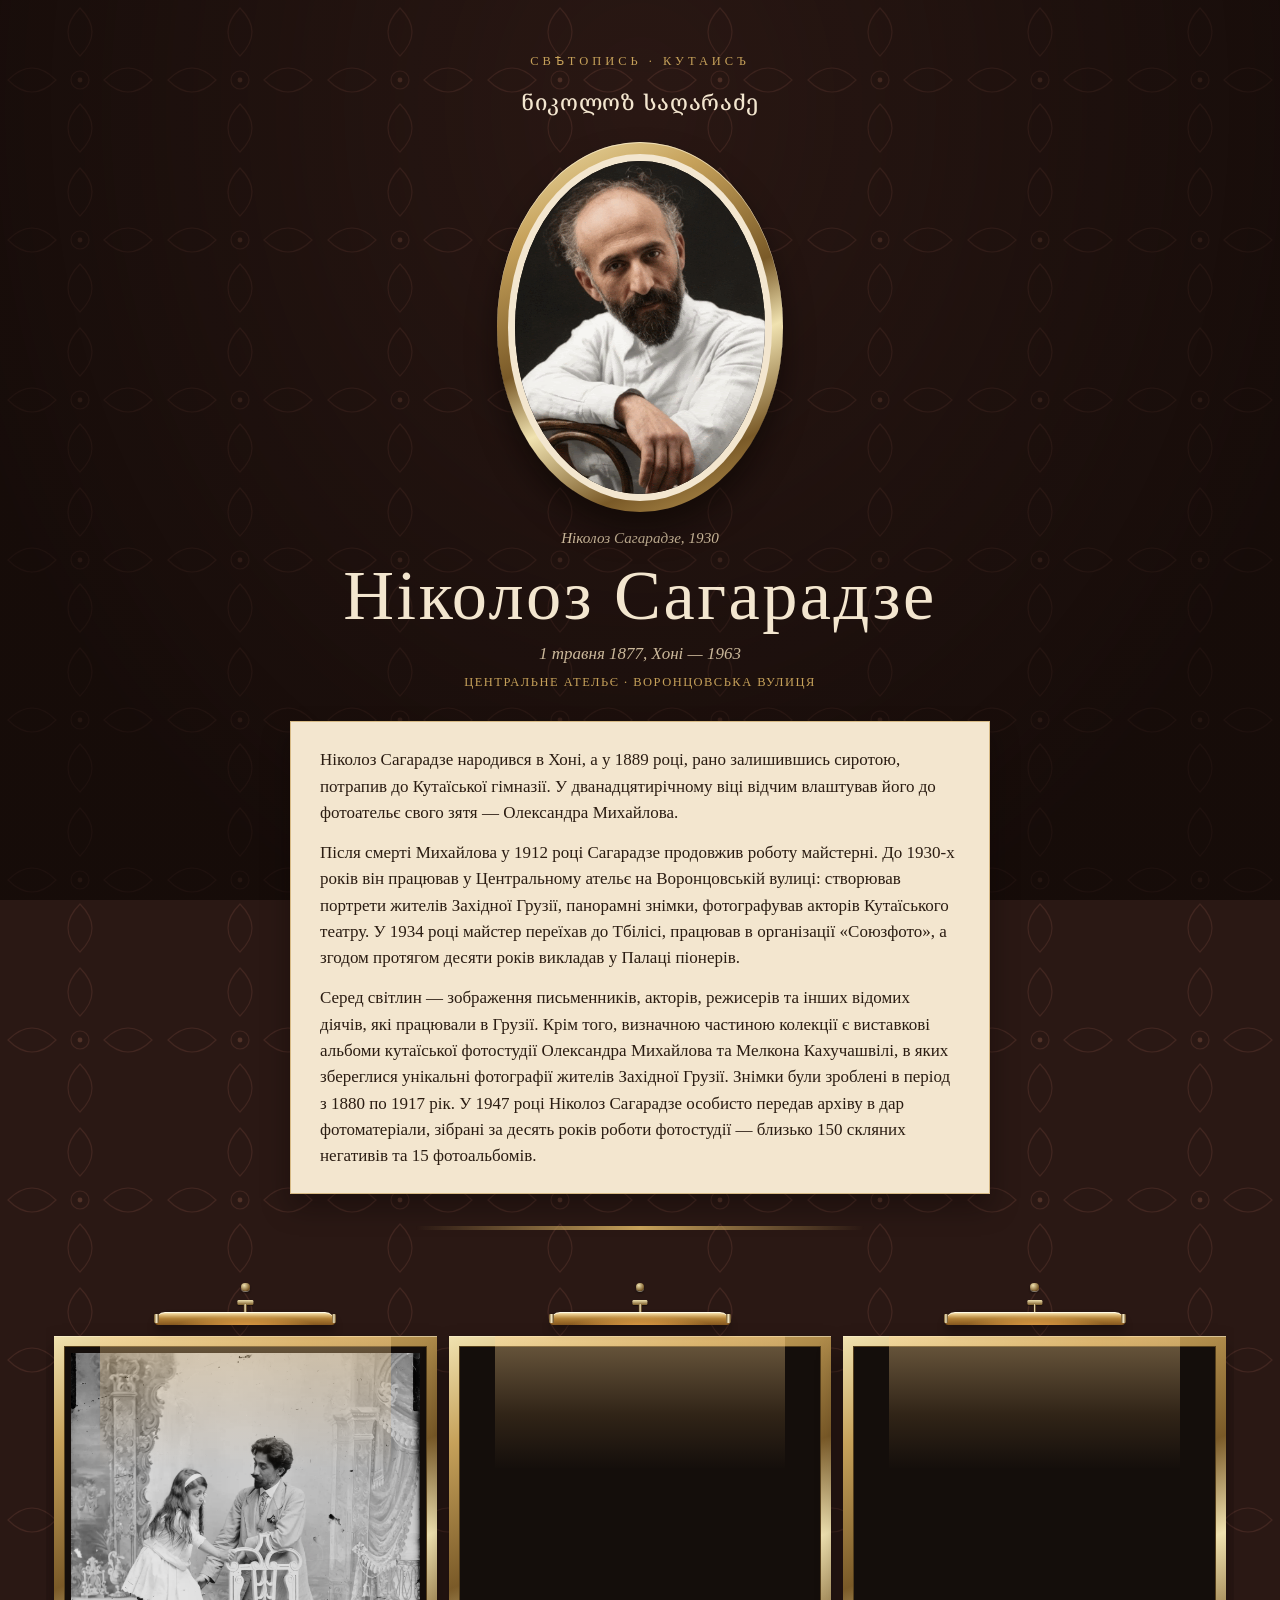
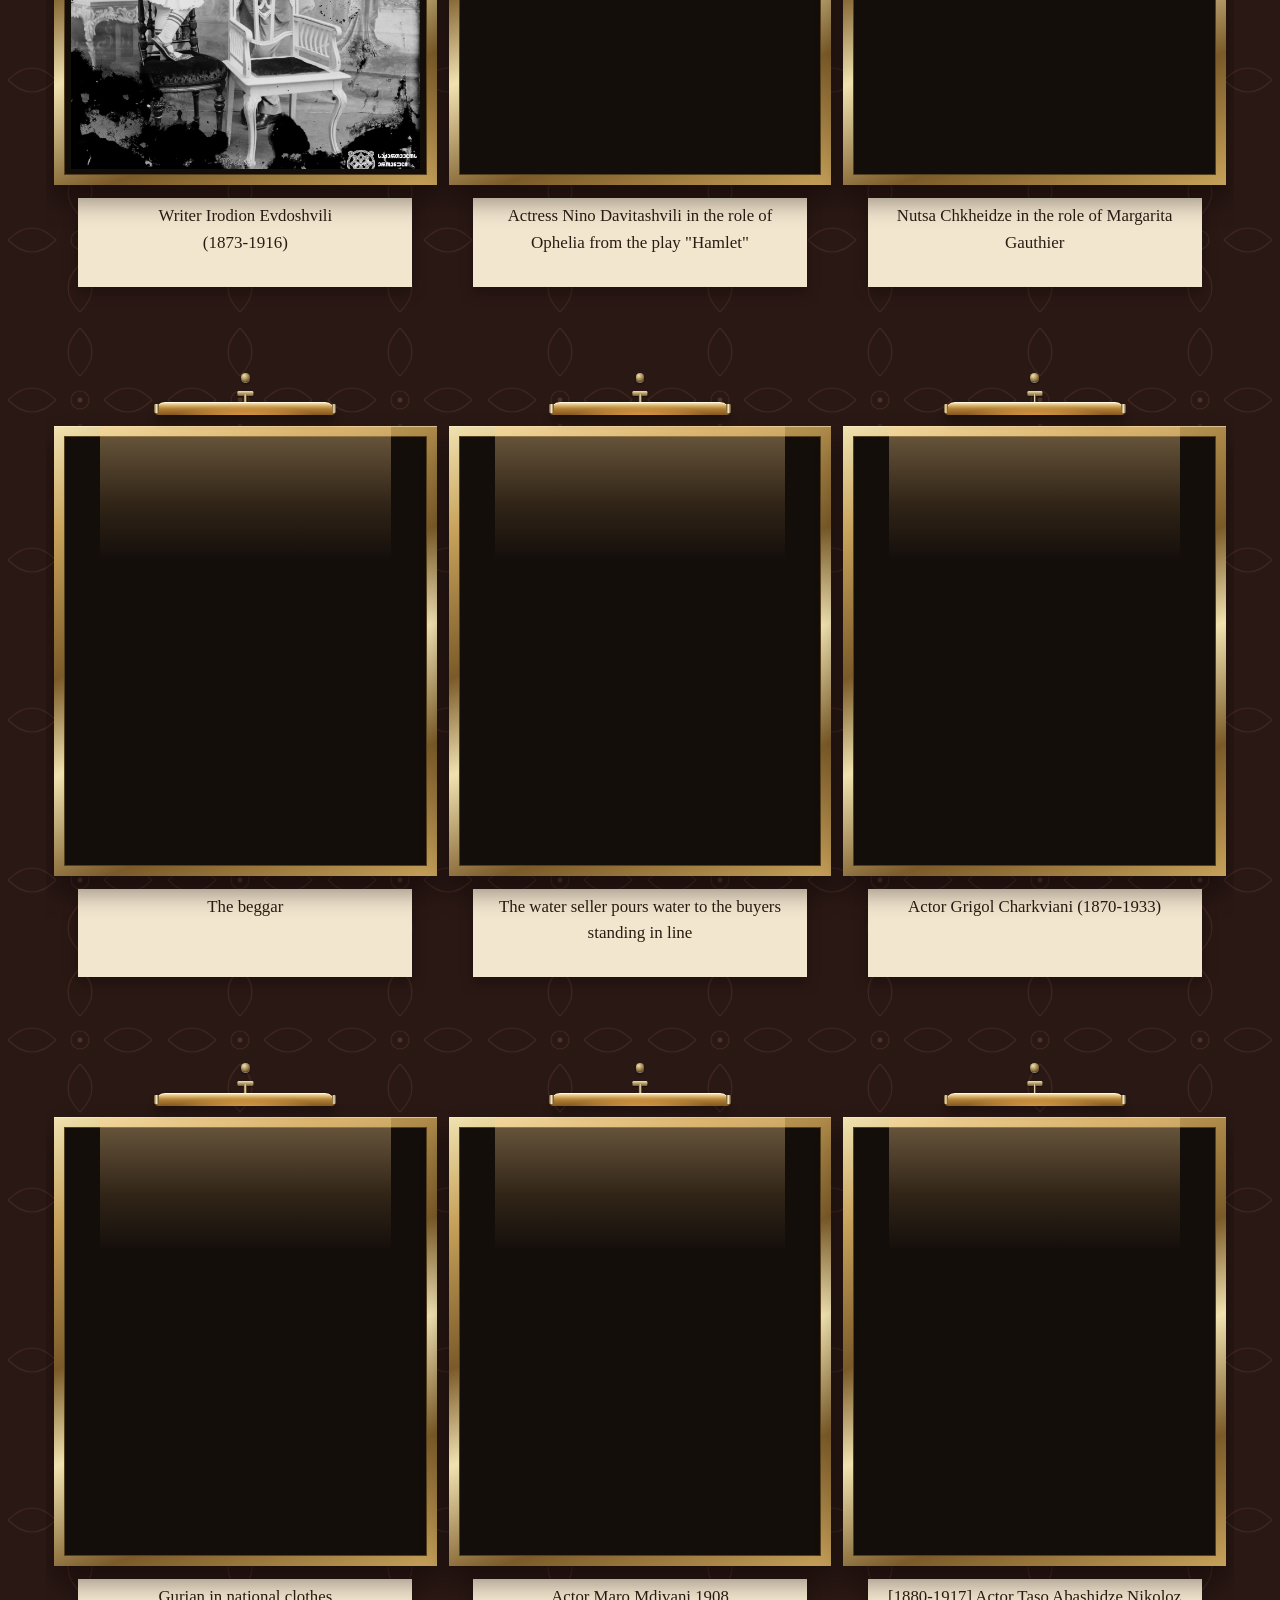
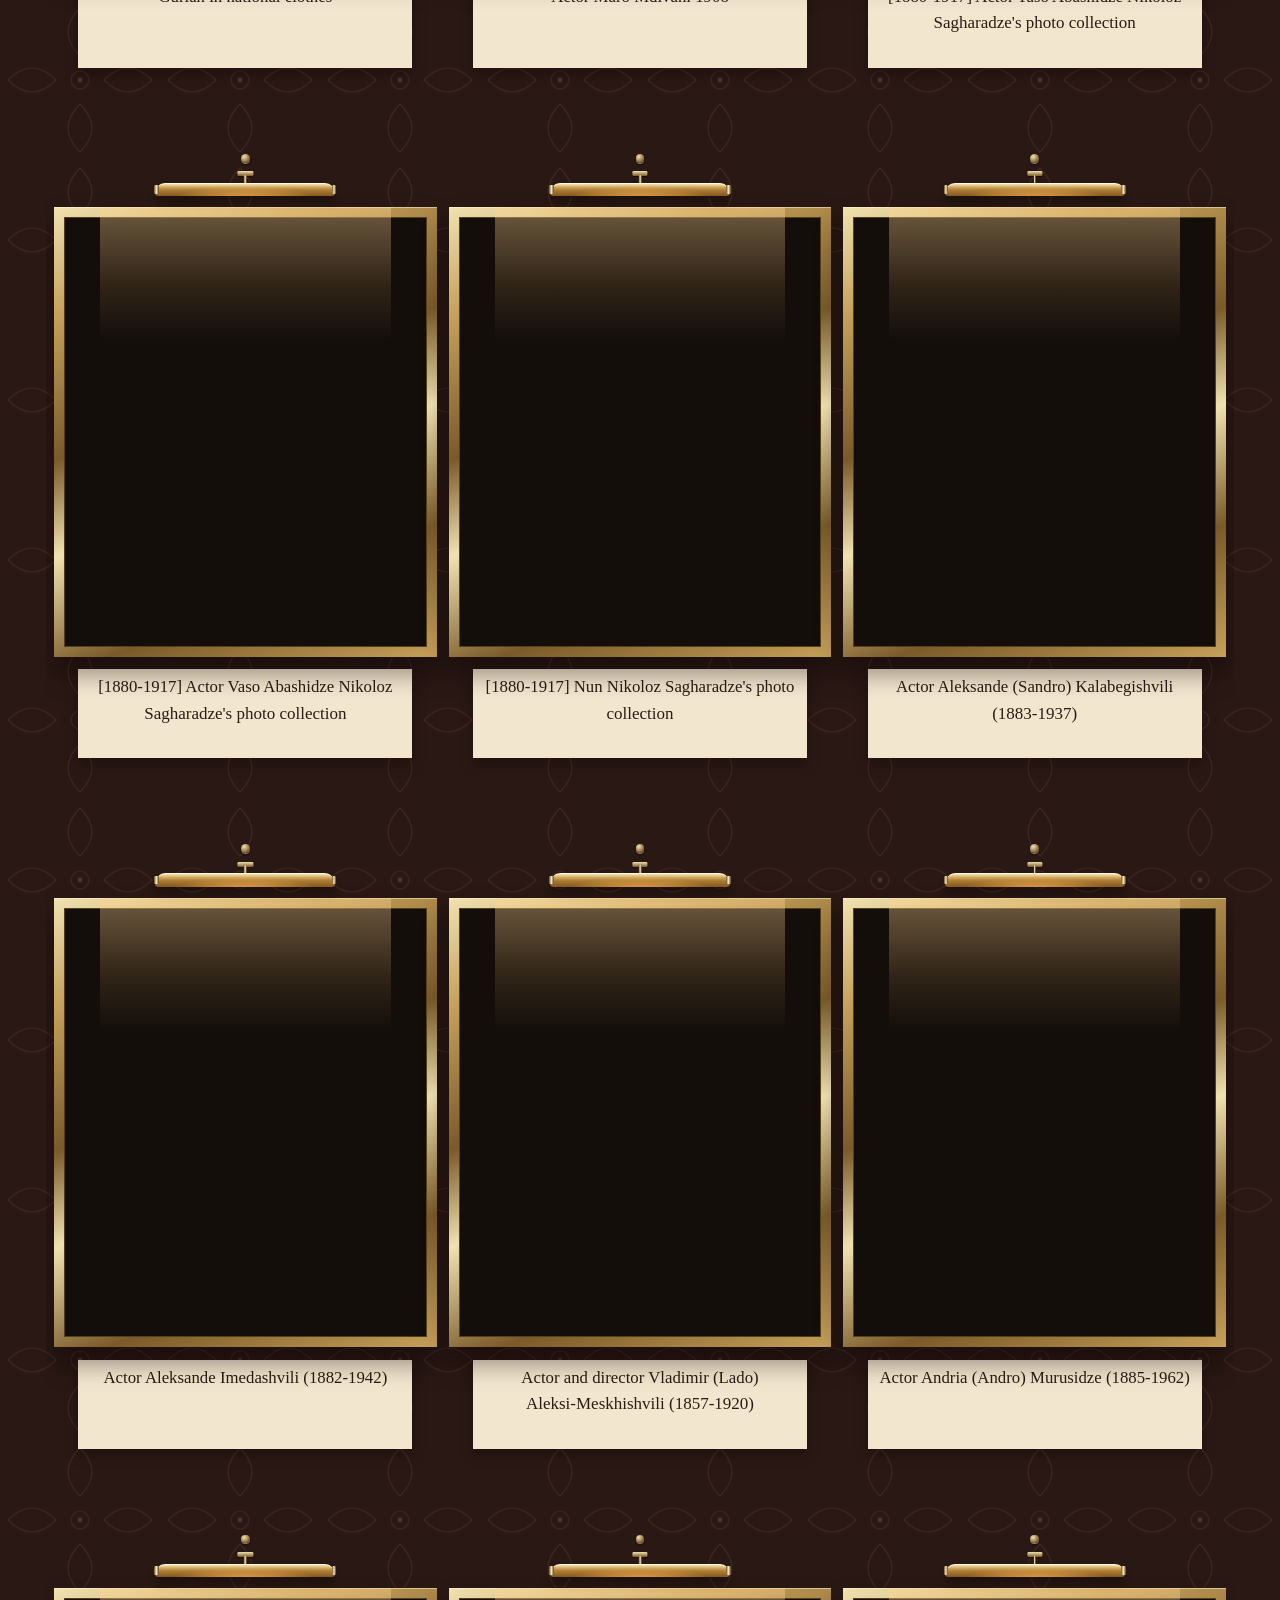
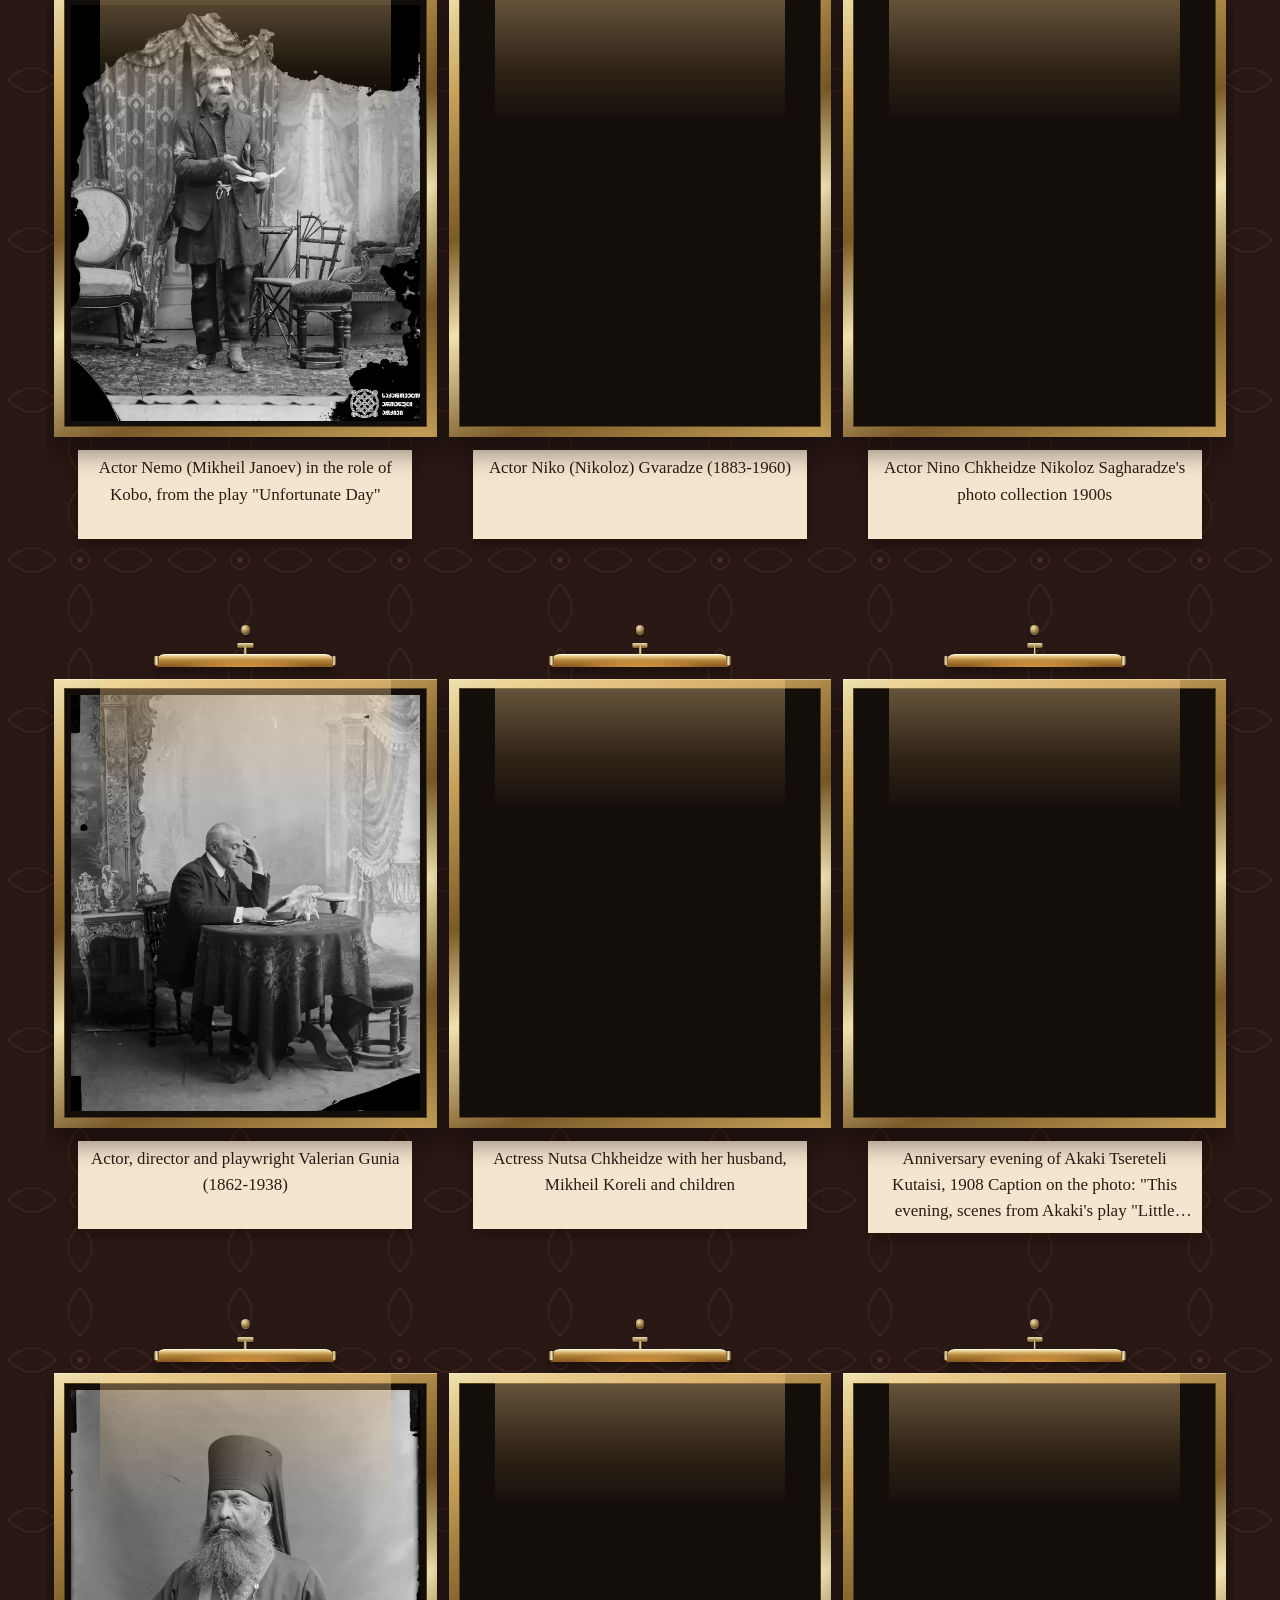
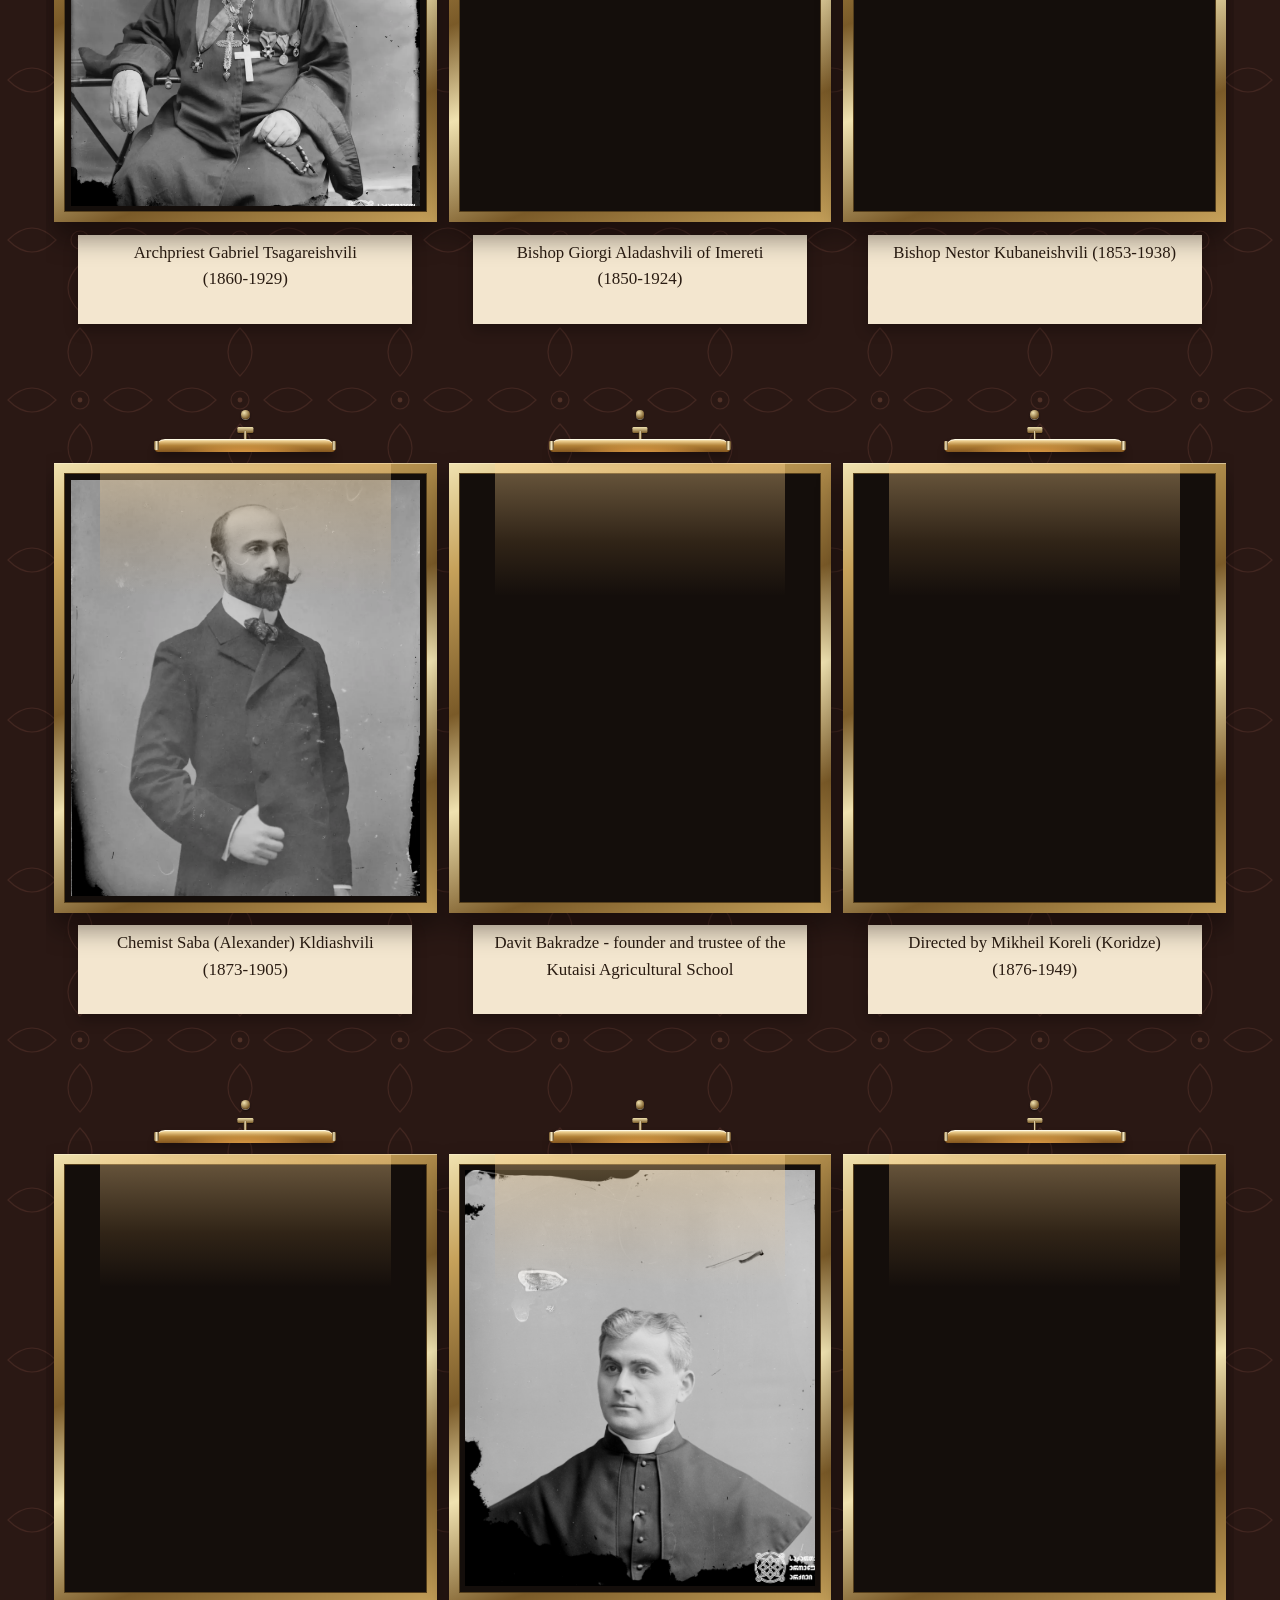
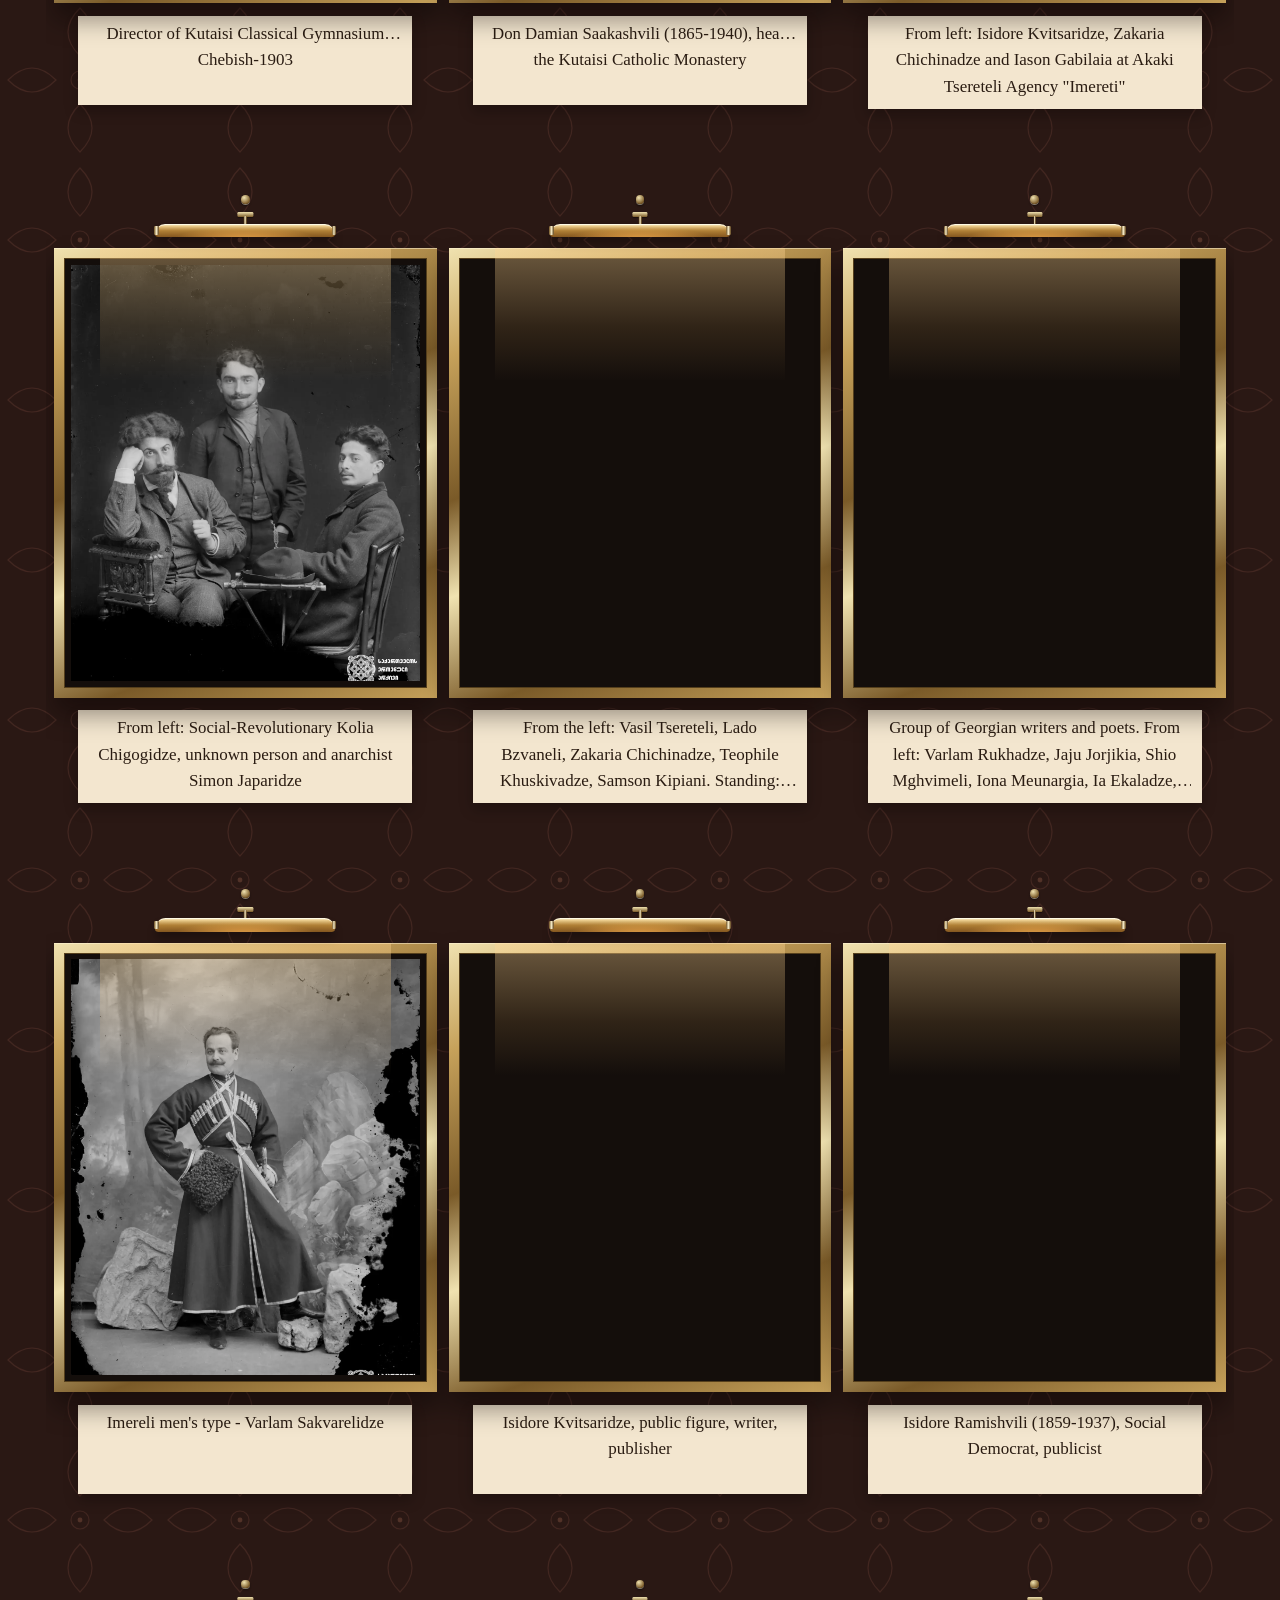
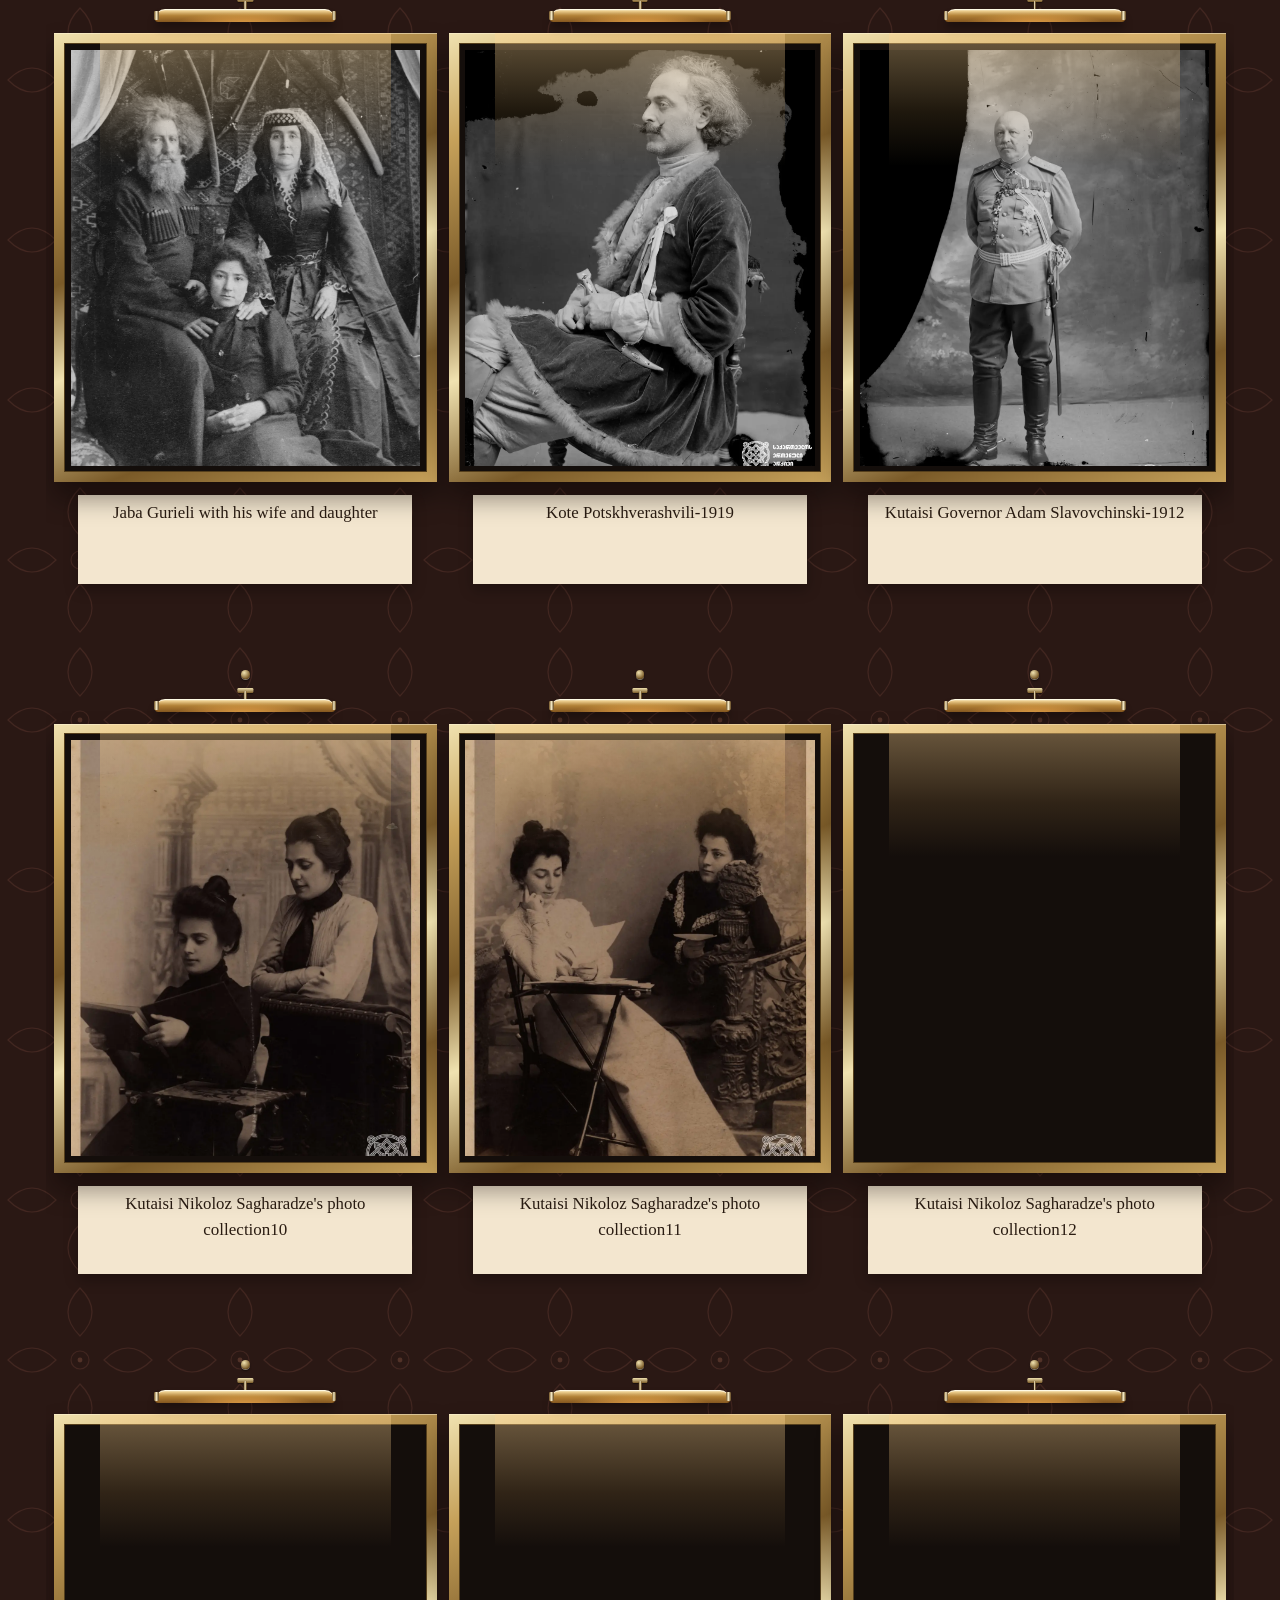
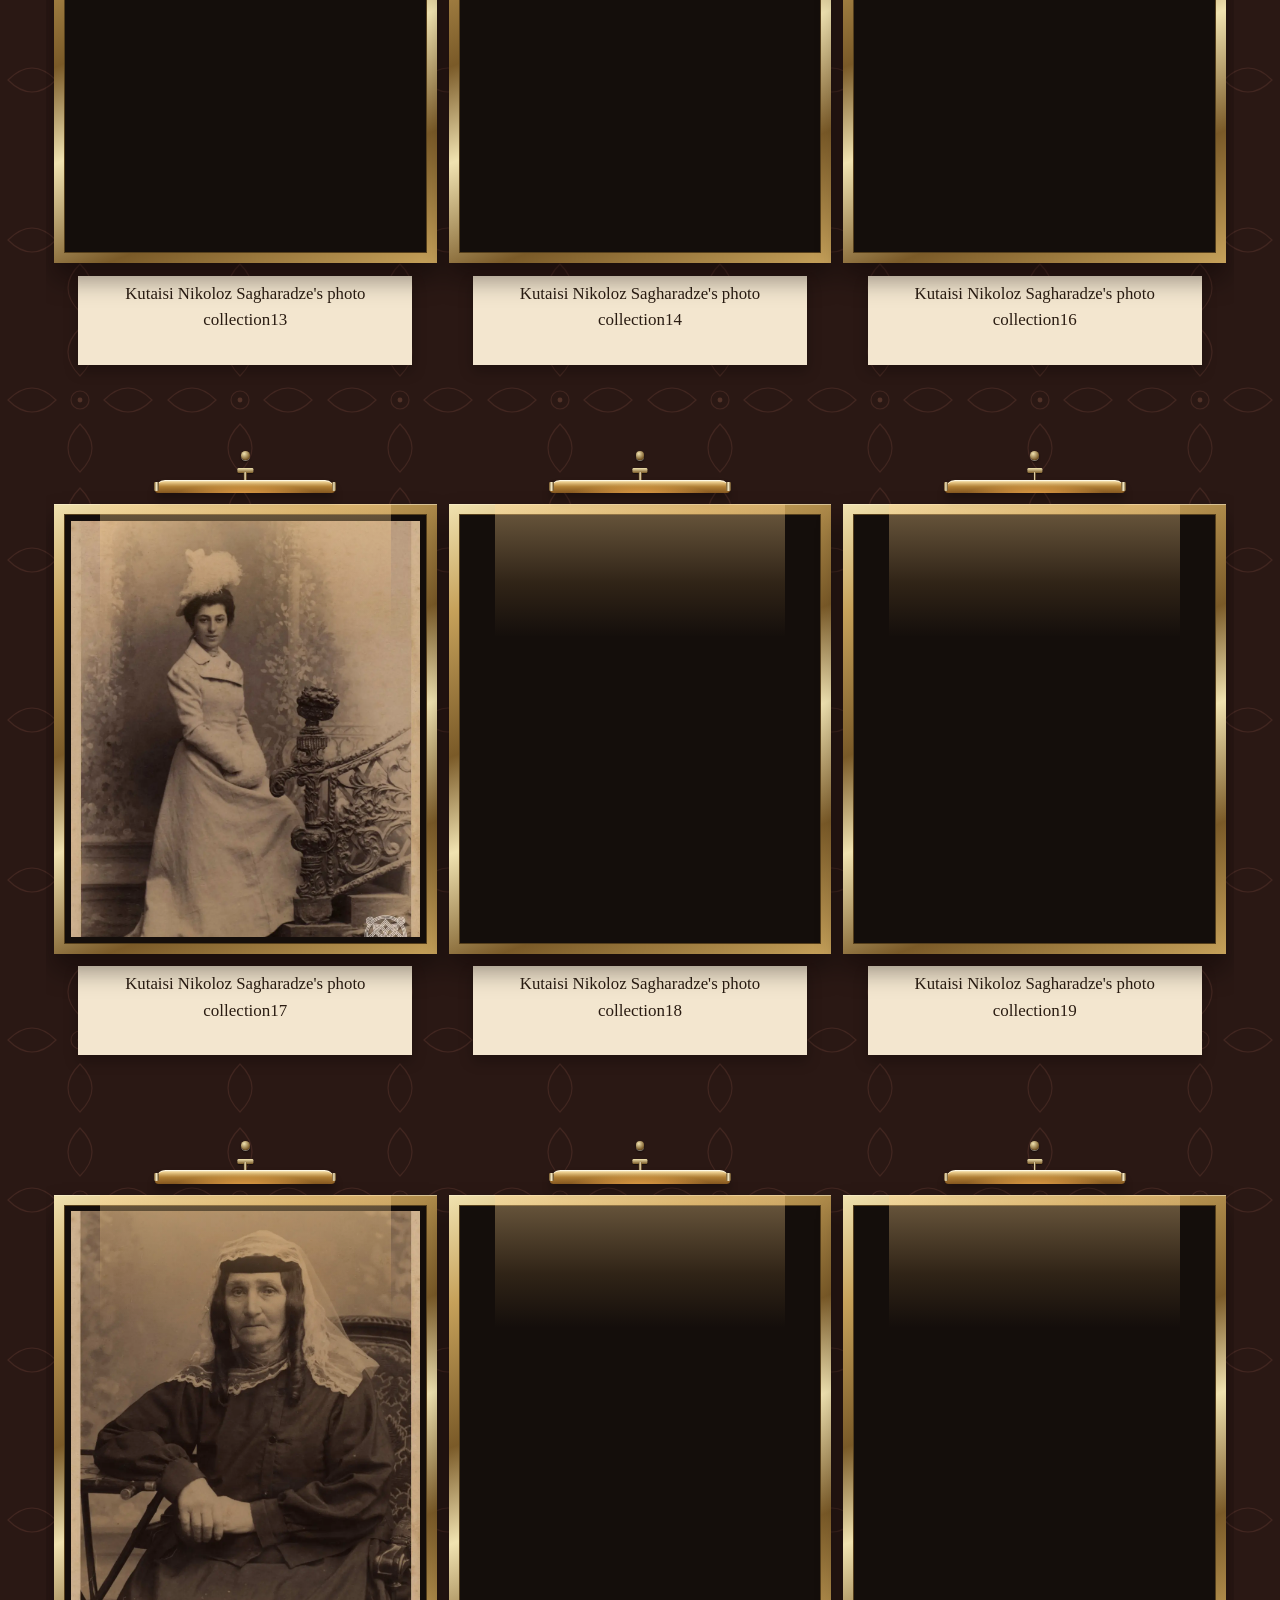
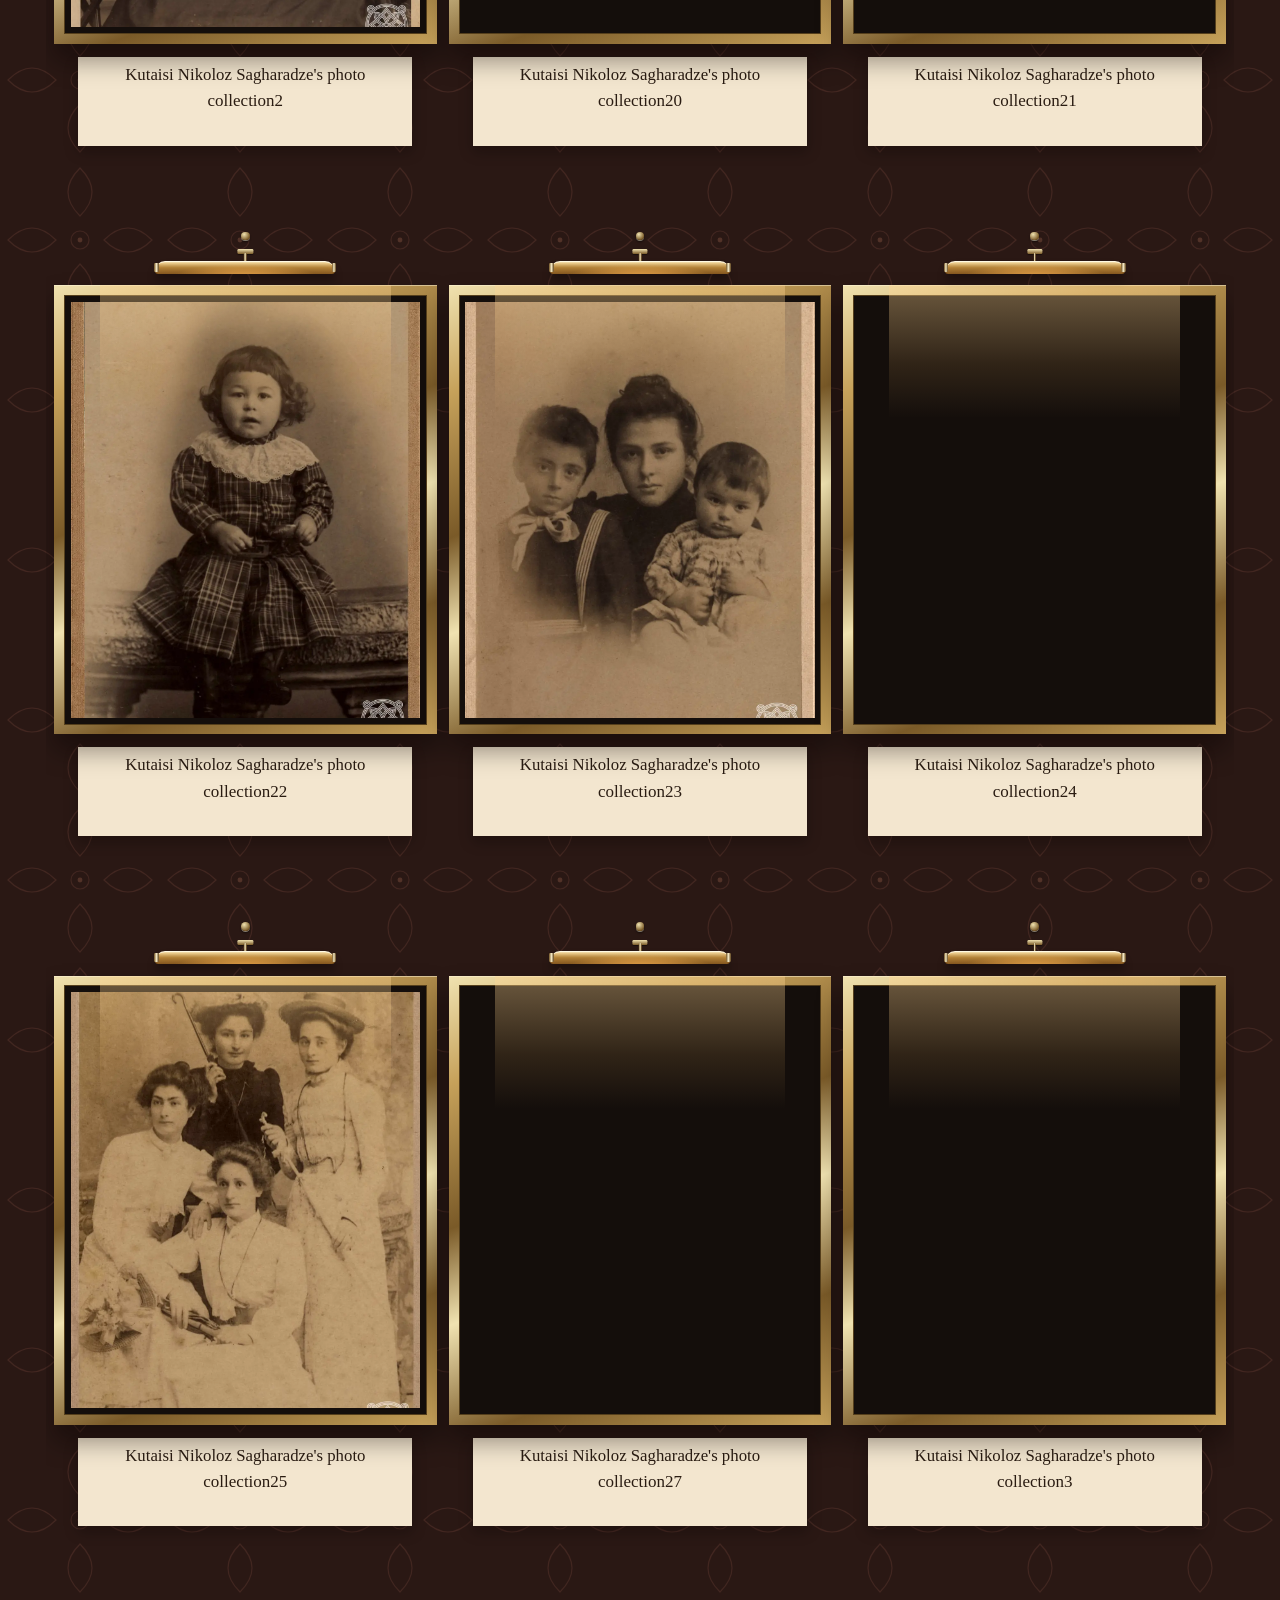
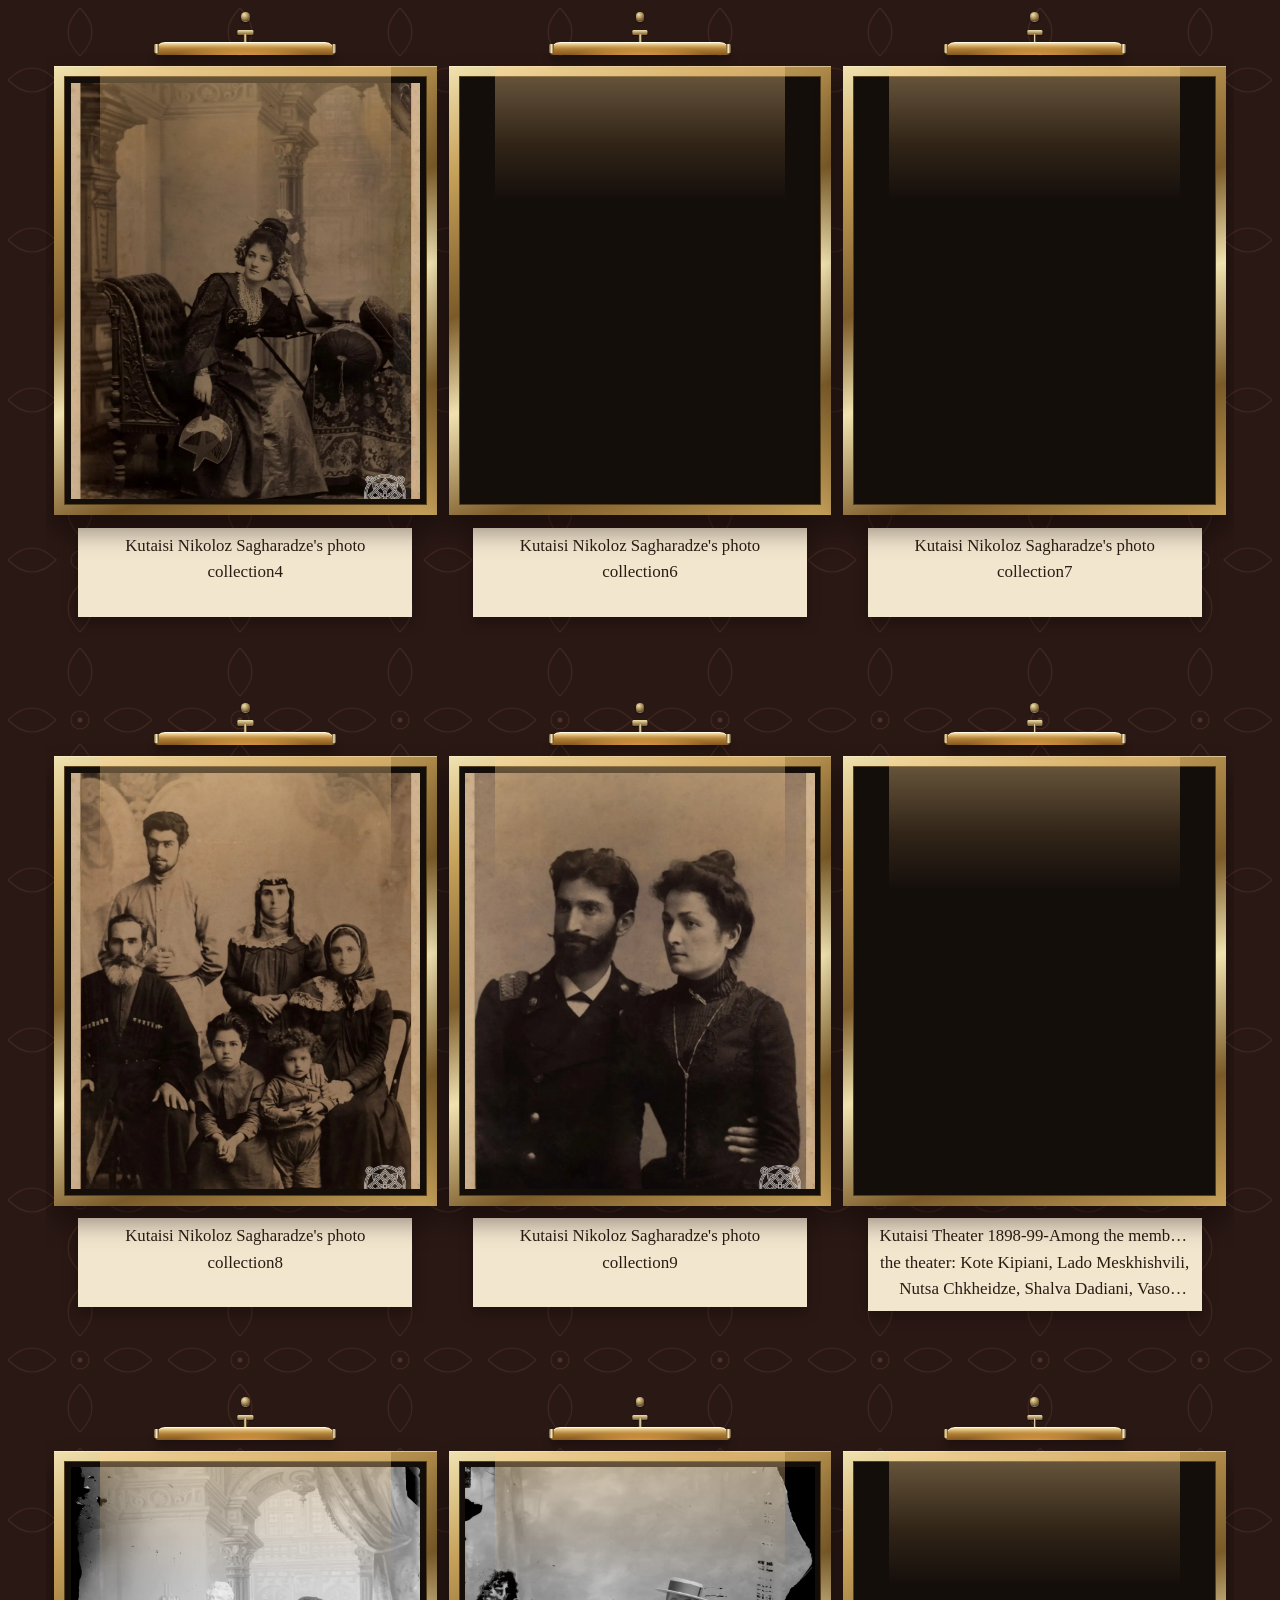
==== commit 05985493: "Update index.html" ====
--- a/index.html
+++ b/index.html
@@ -1577,7 +1577,7 @@
         <p>Кутаїсі · Хоні · Тбілісі</p>
         <p>Міхайлов · Сагарадзе</p>
         <nav class="archive-links" aria-label="Архивы">
-          <a class="archive-link" href="archives/">
+          <a class="archive-link" href="https://downgit.github.io/#/home?url=https://github.com/vpoltave-lg/n-sagaradze/tree/main/archives">
             <svg class="archive-icon" viewBox="0 0 24 24" aria-hidden="true">
               <path d="M4 7.5h16v11H4z" fill="none" stroke="currentColor" stroke-width="1.4"/>
               <path d="M4 7.5 7 4.5h10l3 3" fill="none" stroke="currentColor" stroke-width="1.4"/>
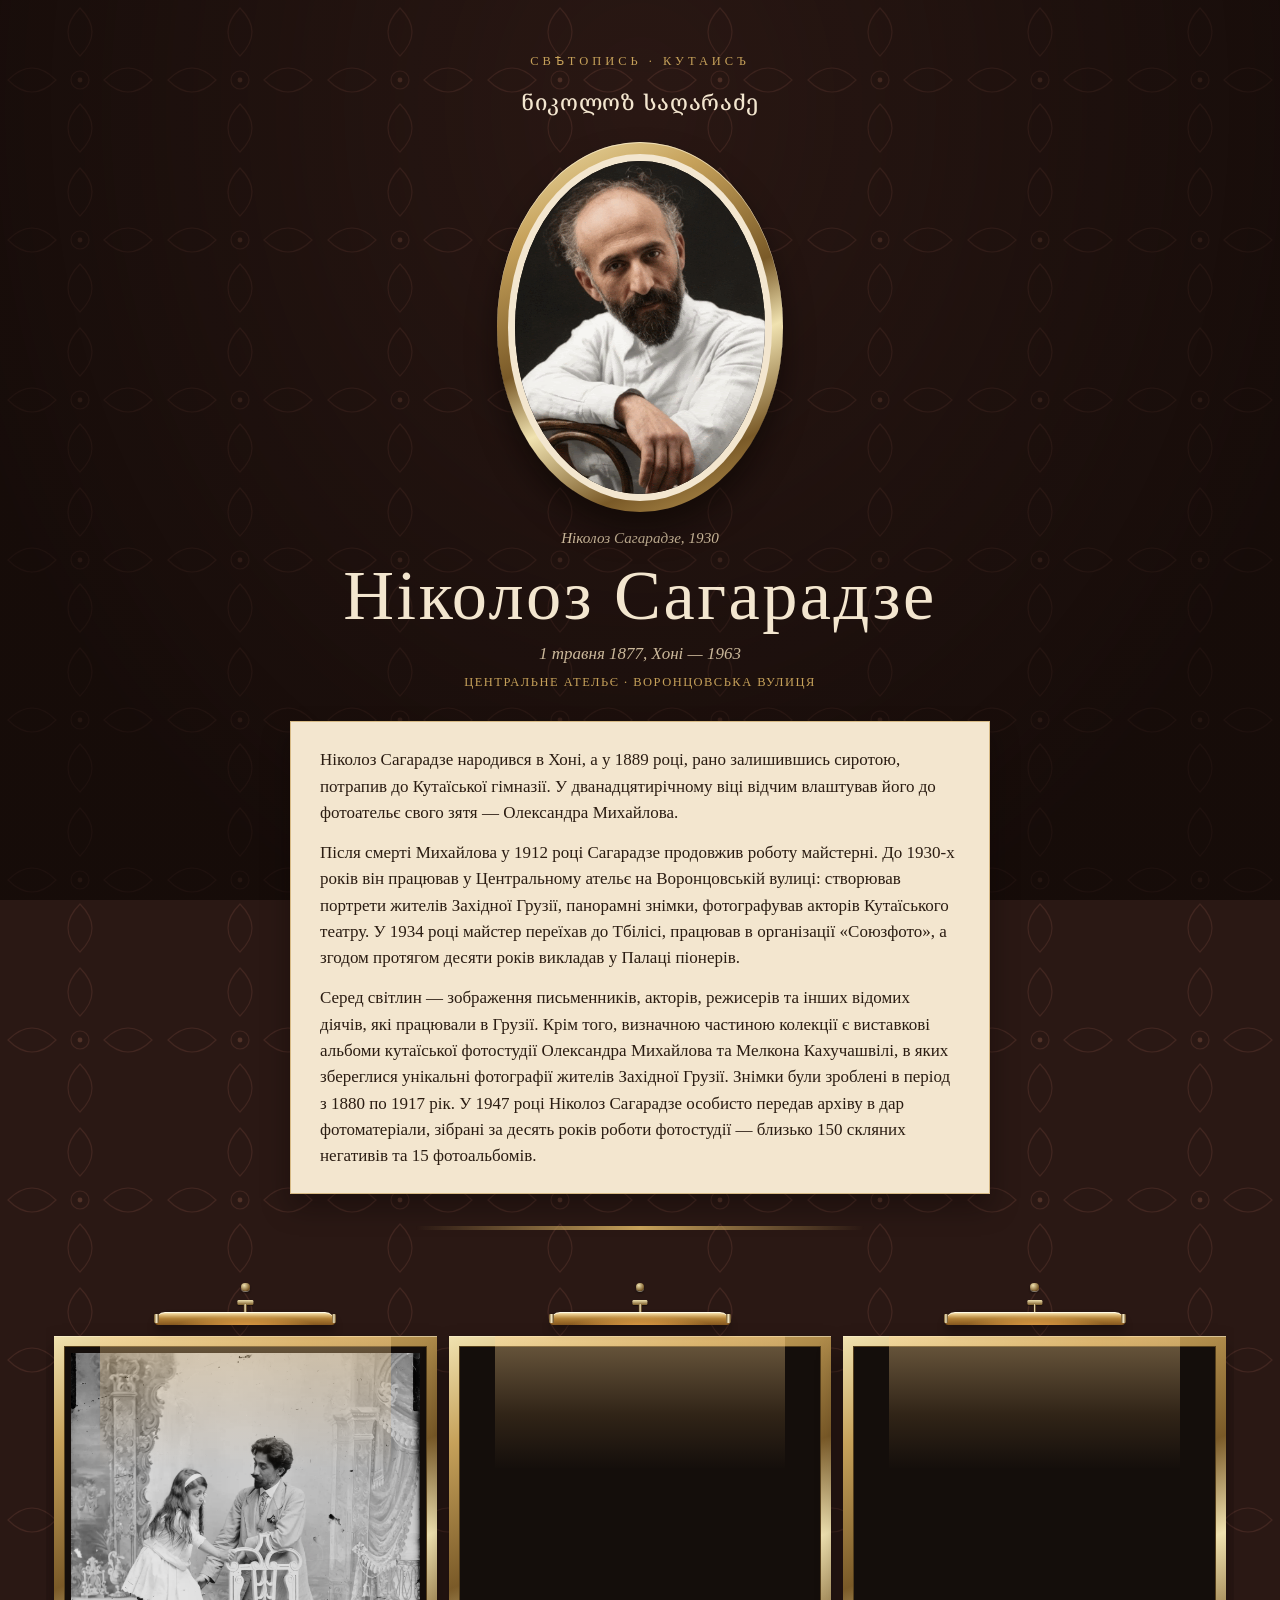
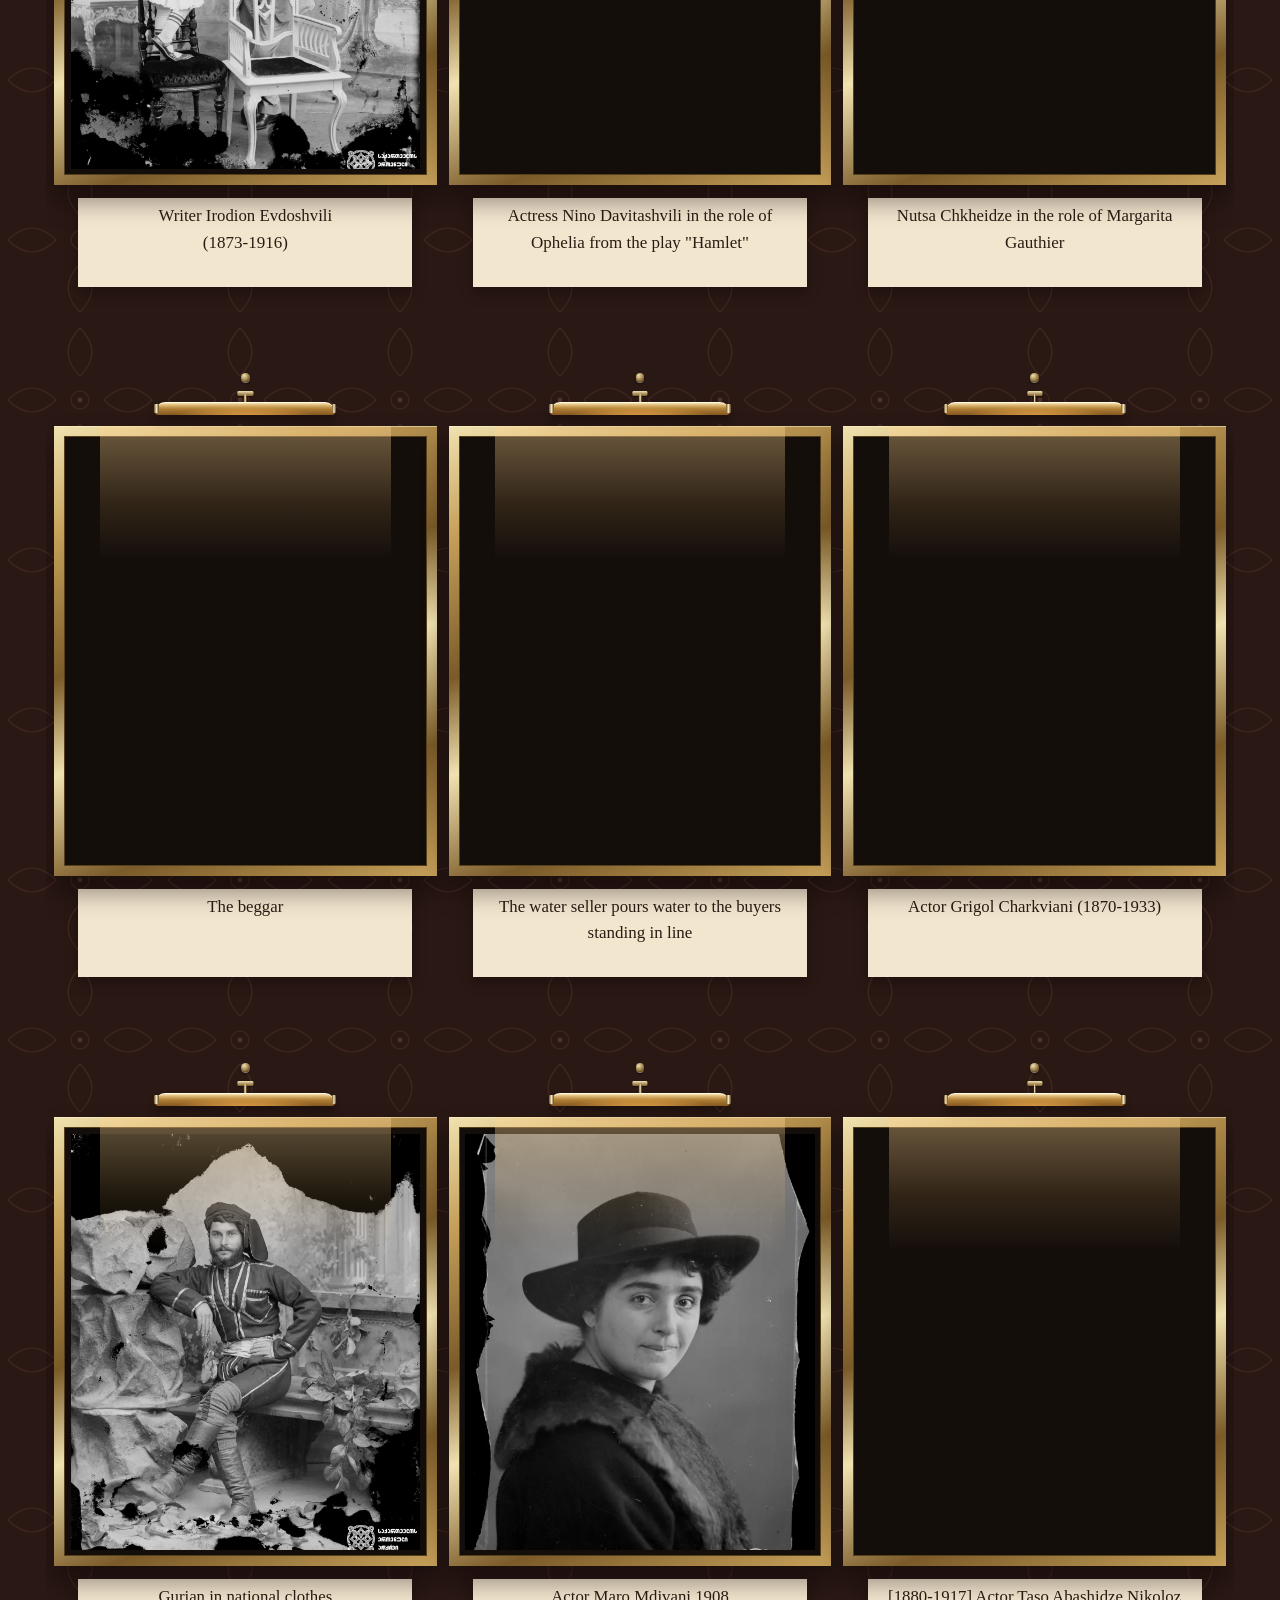
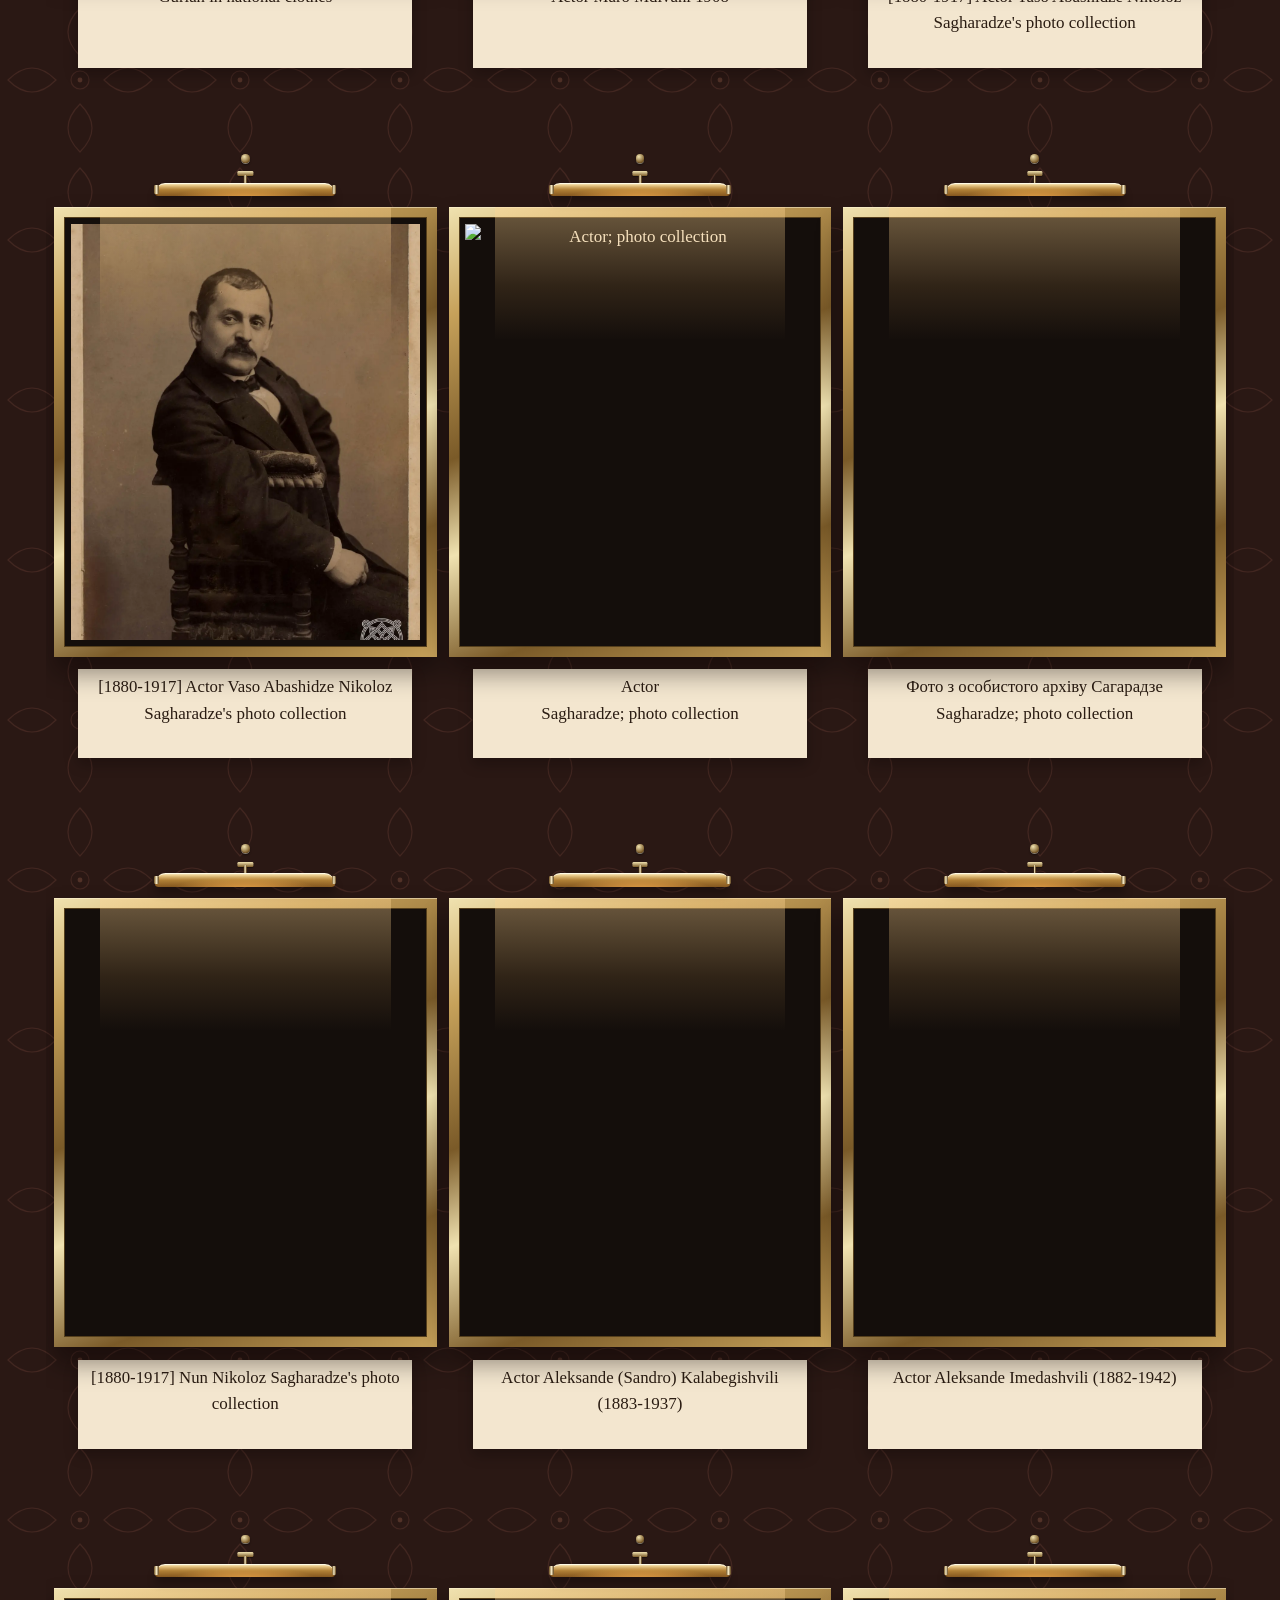
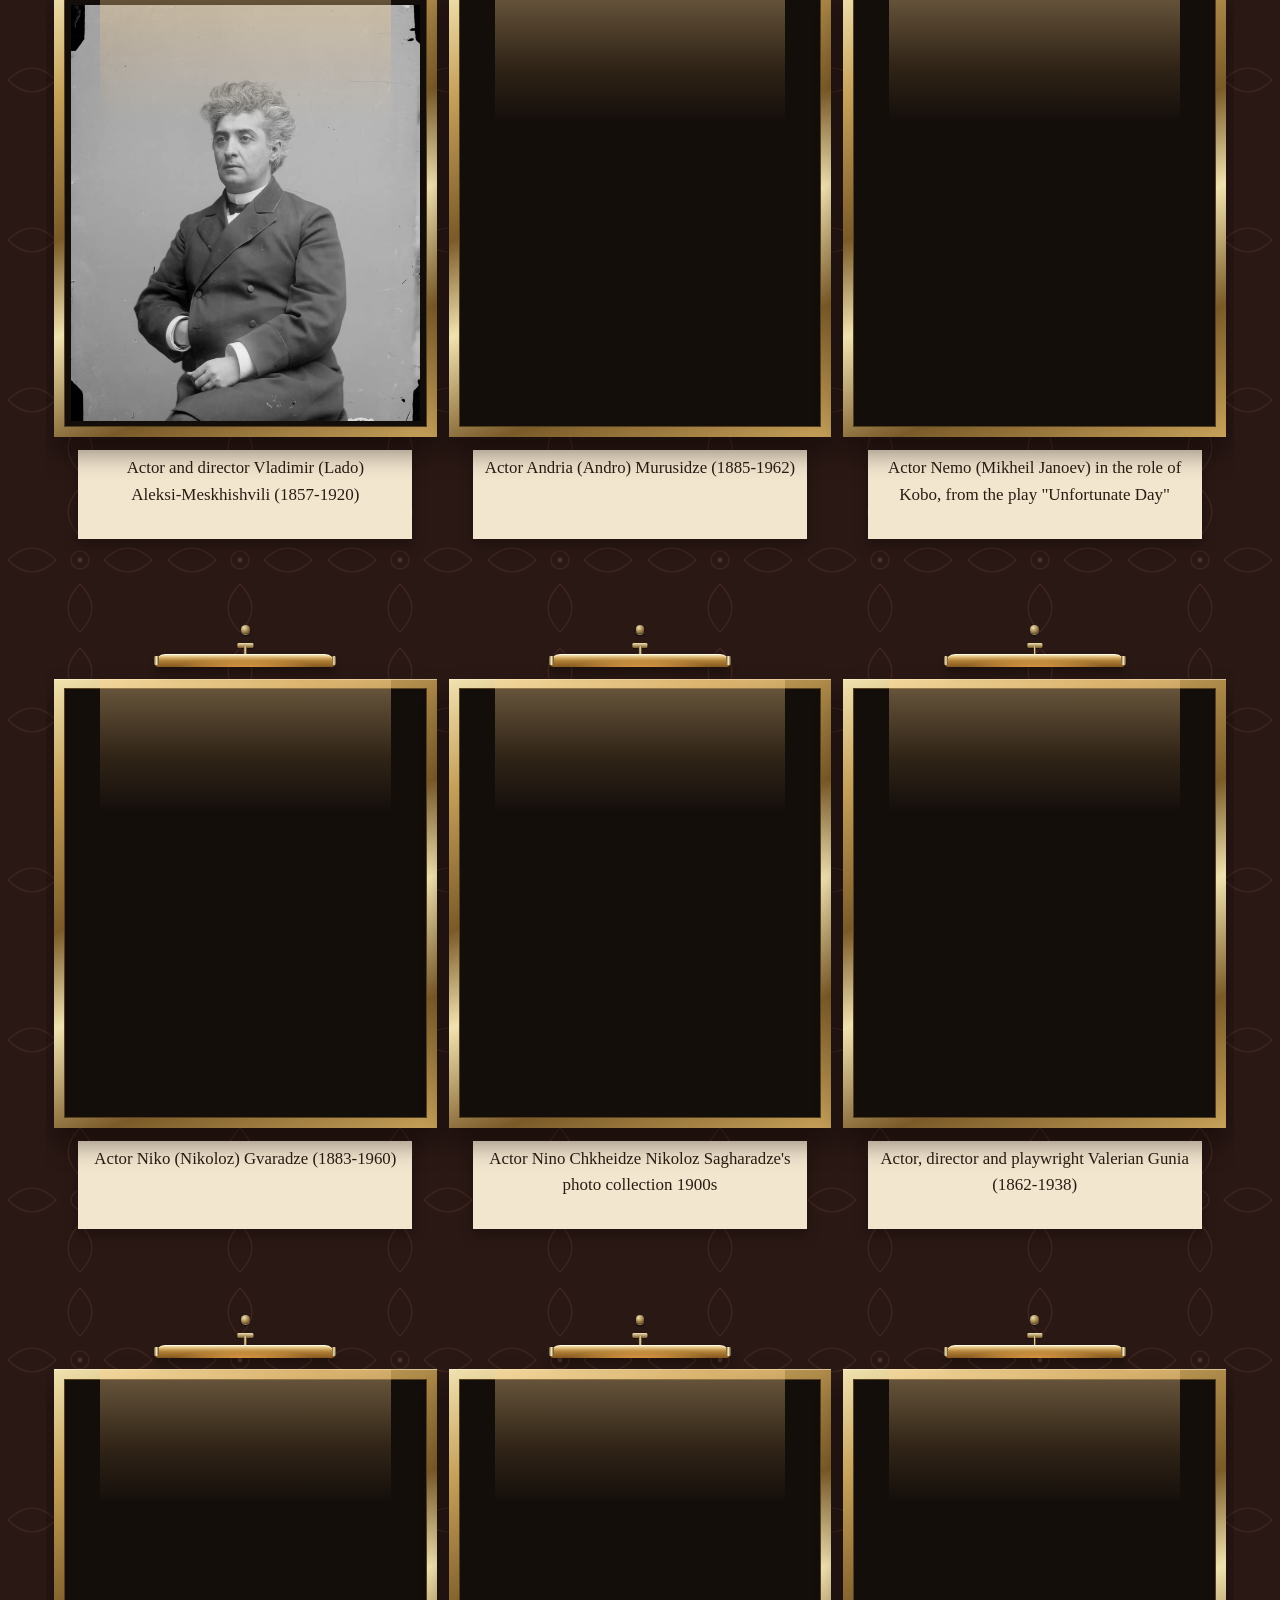
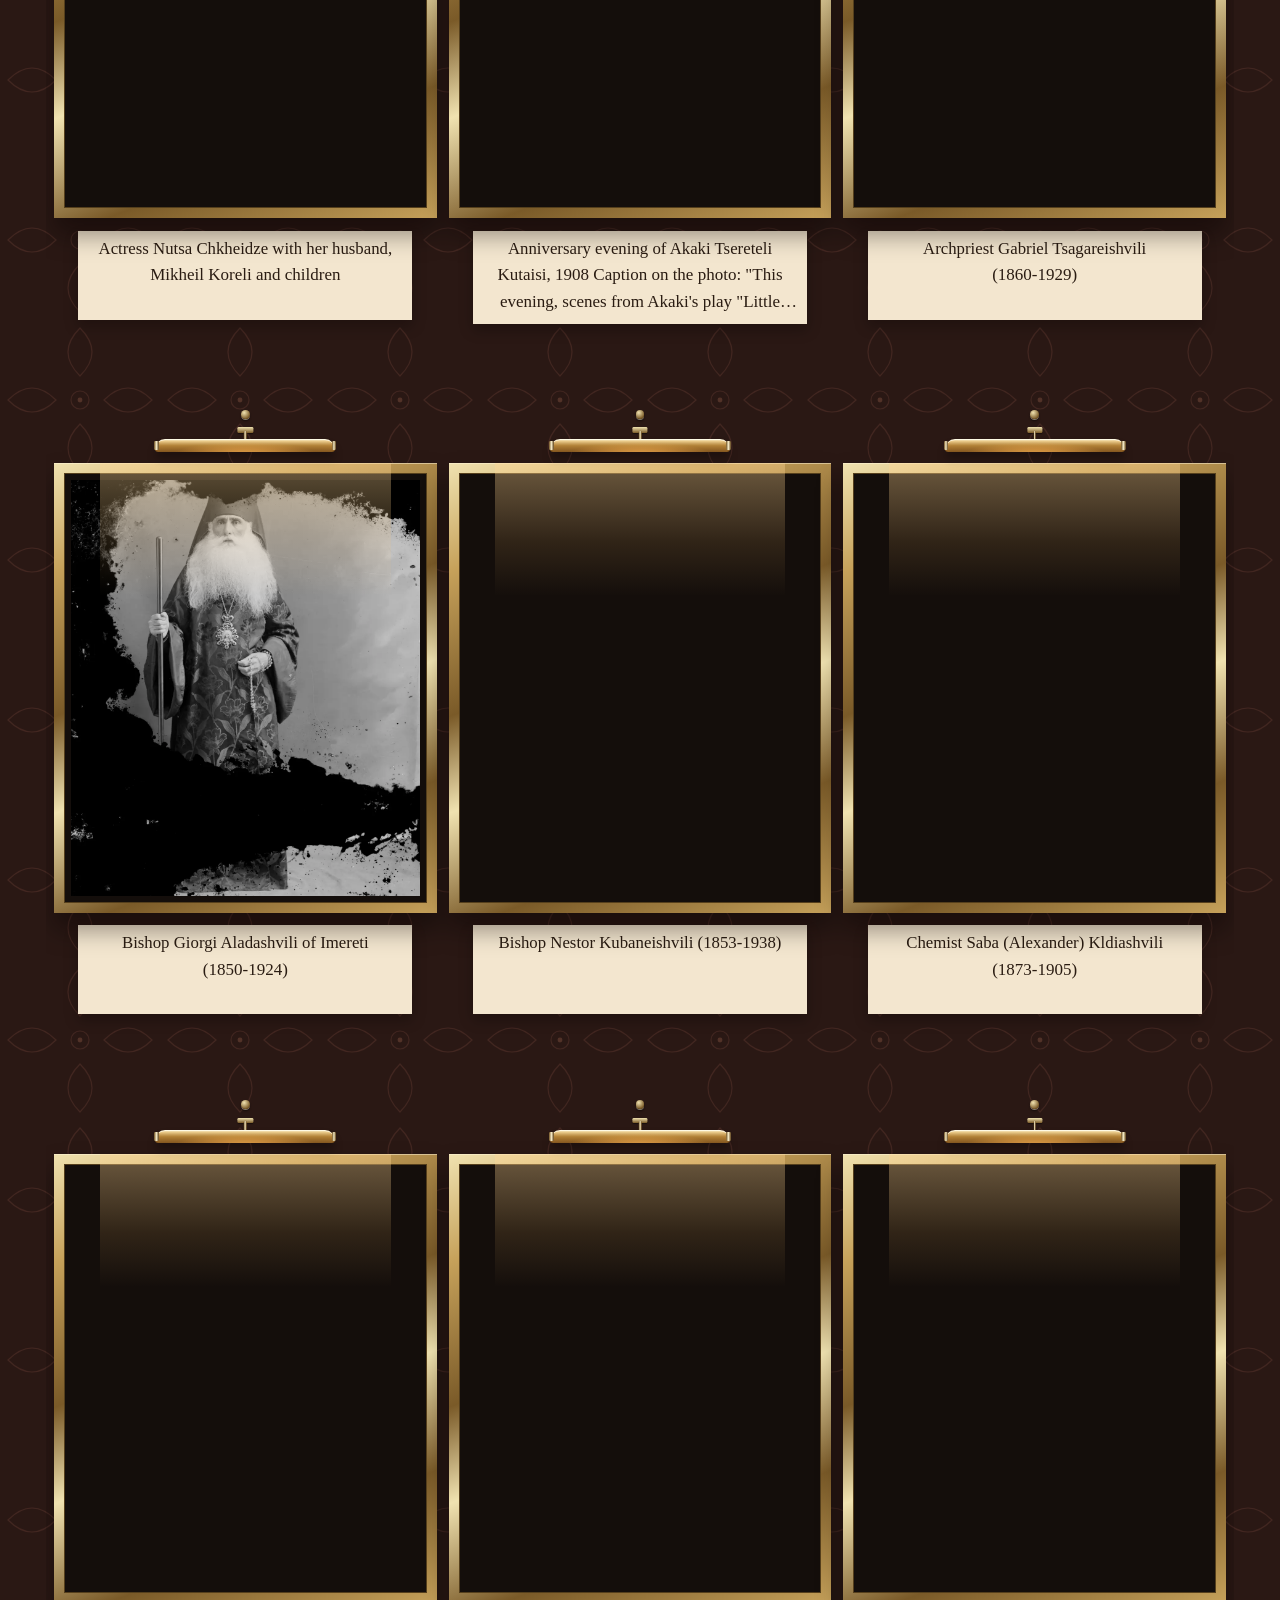
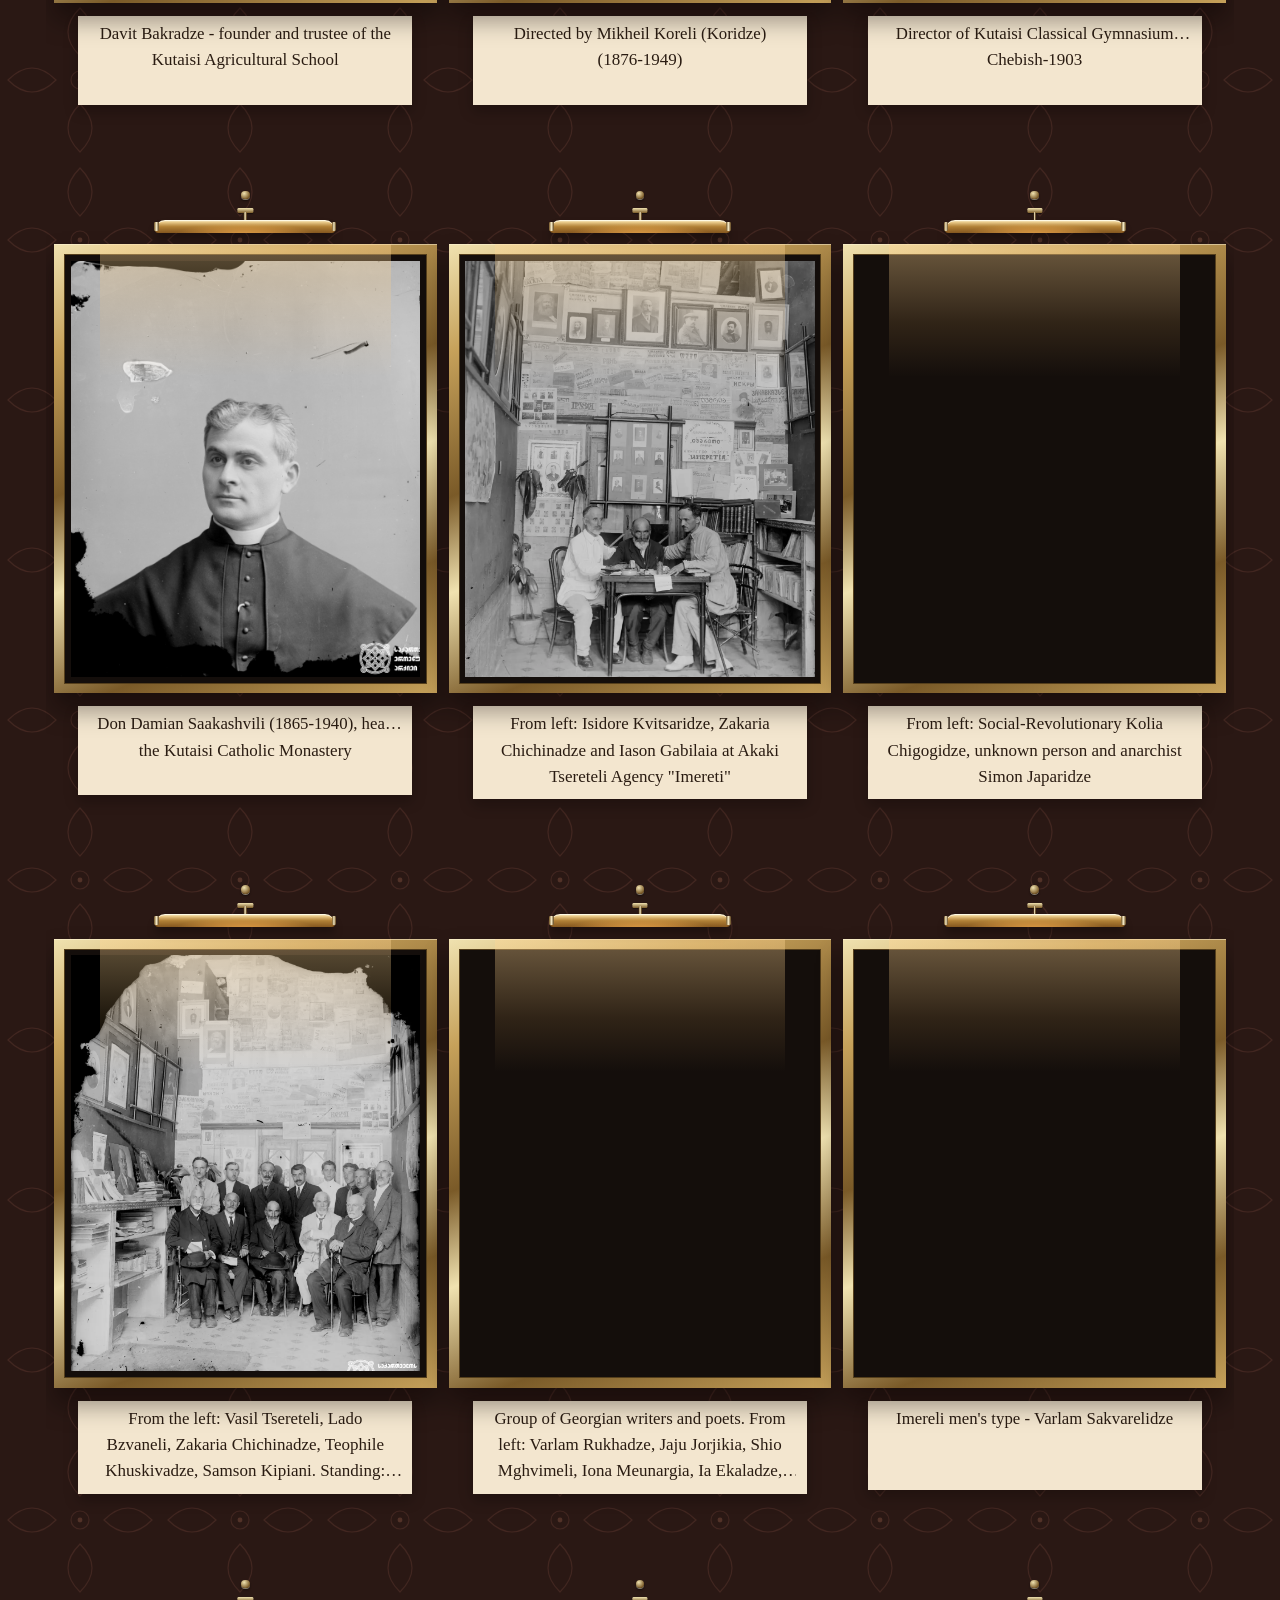
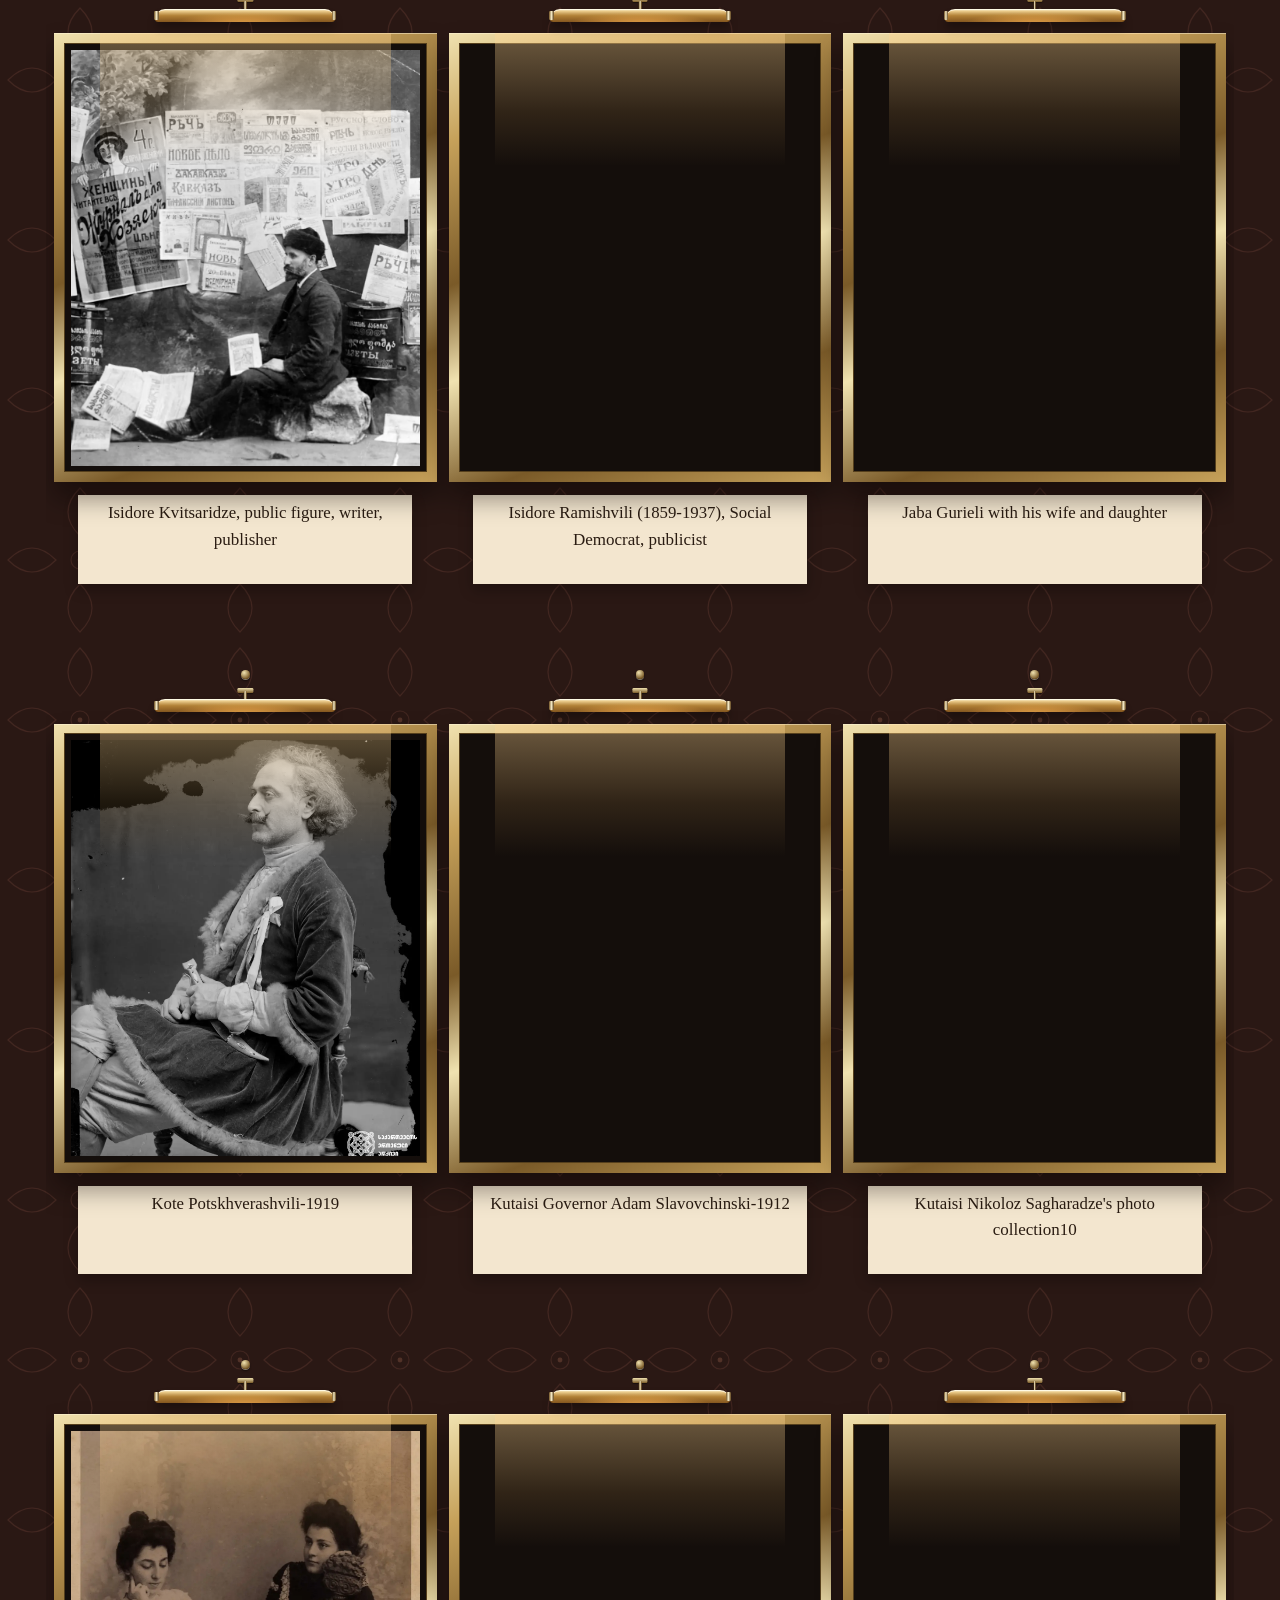
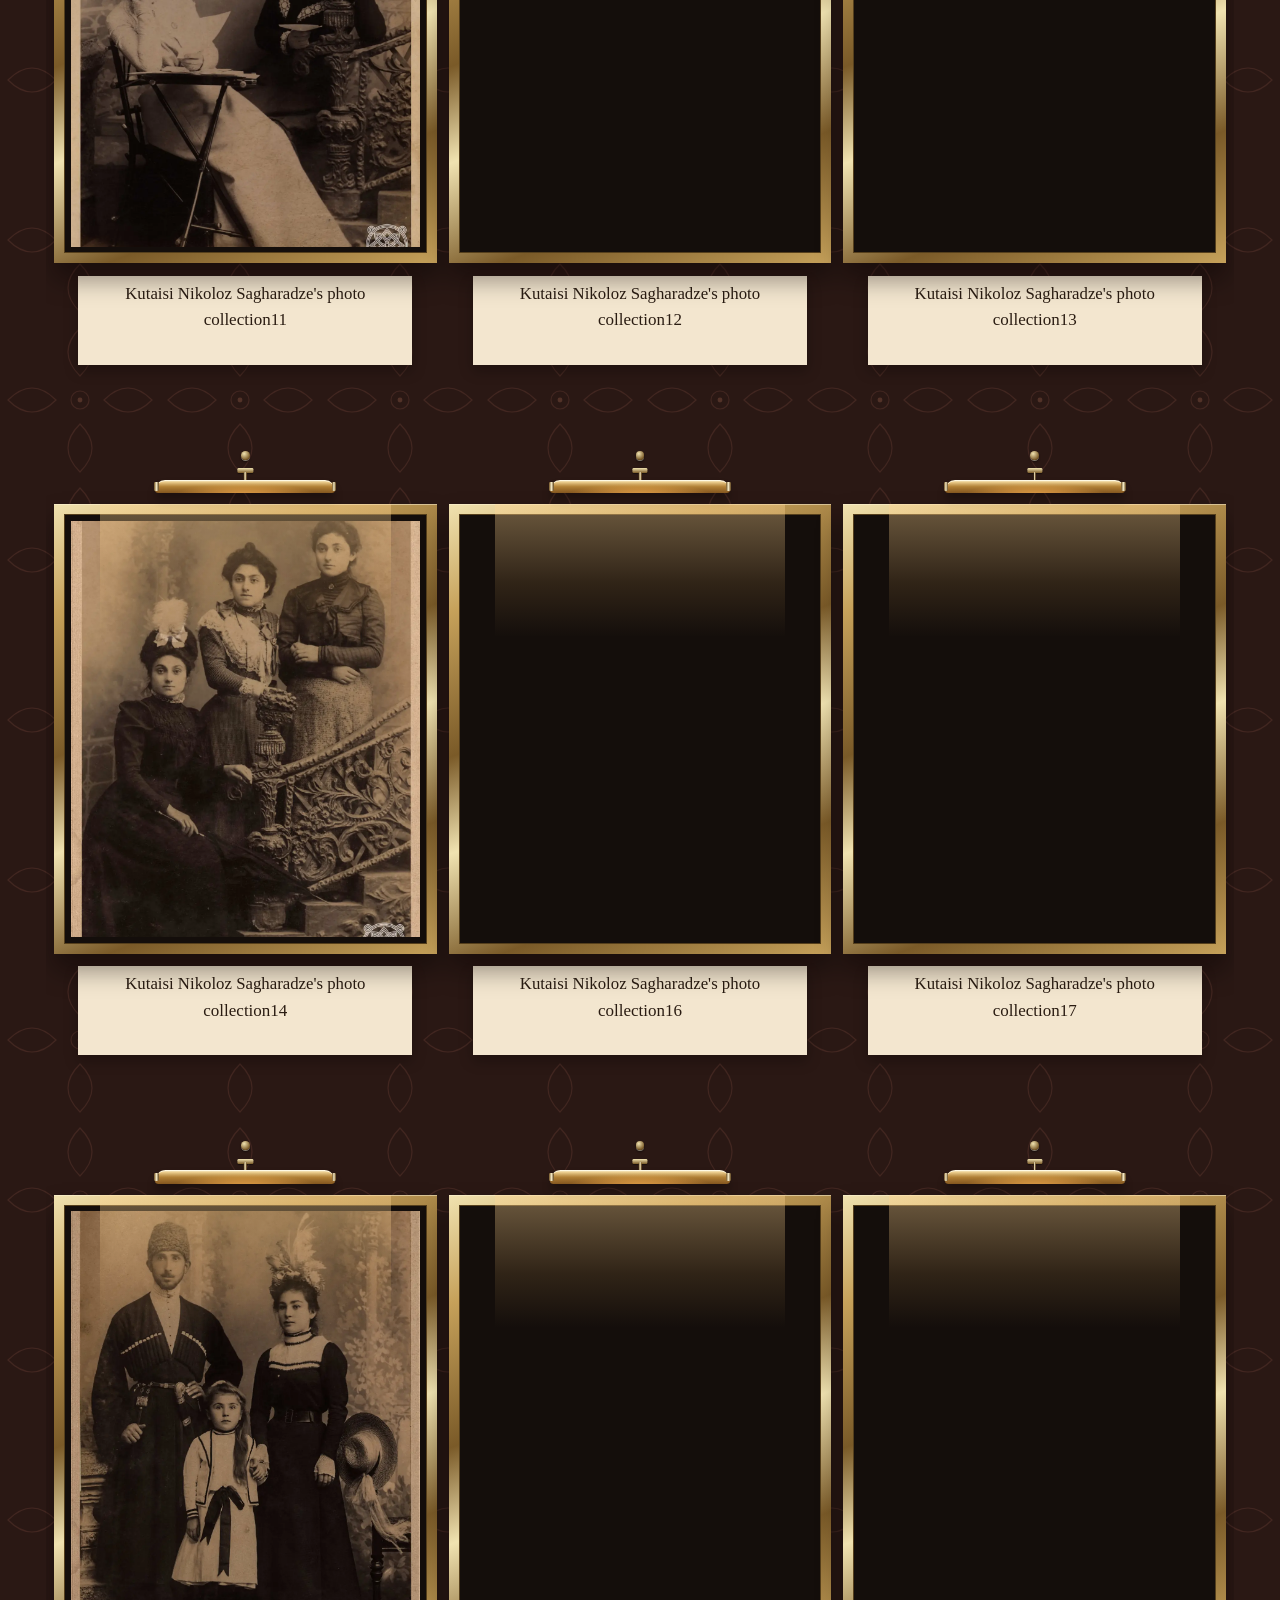
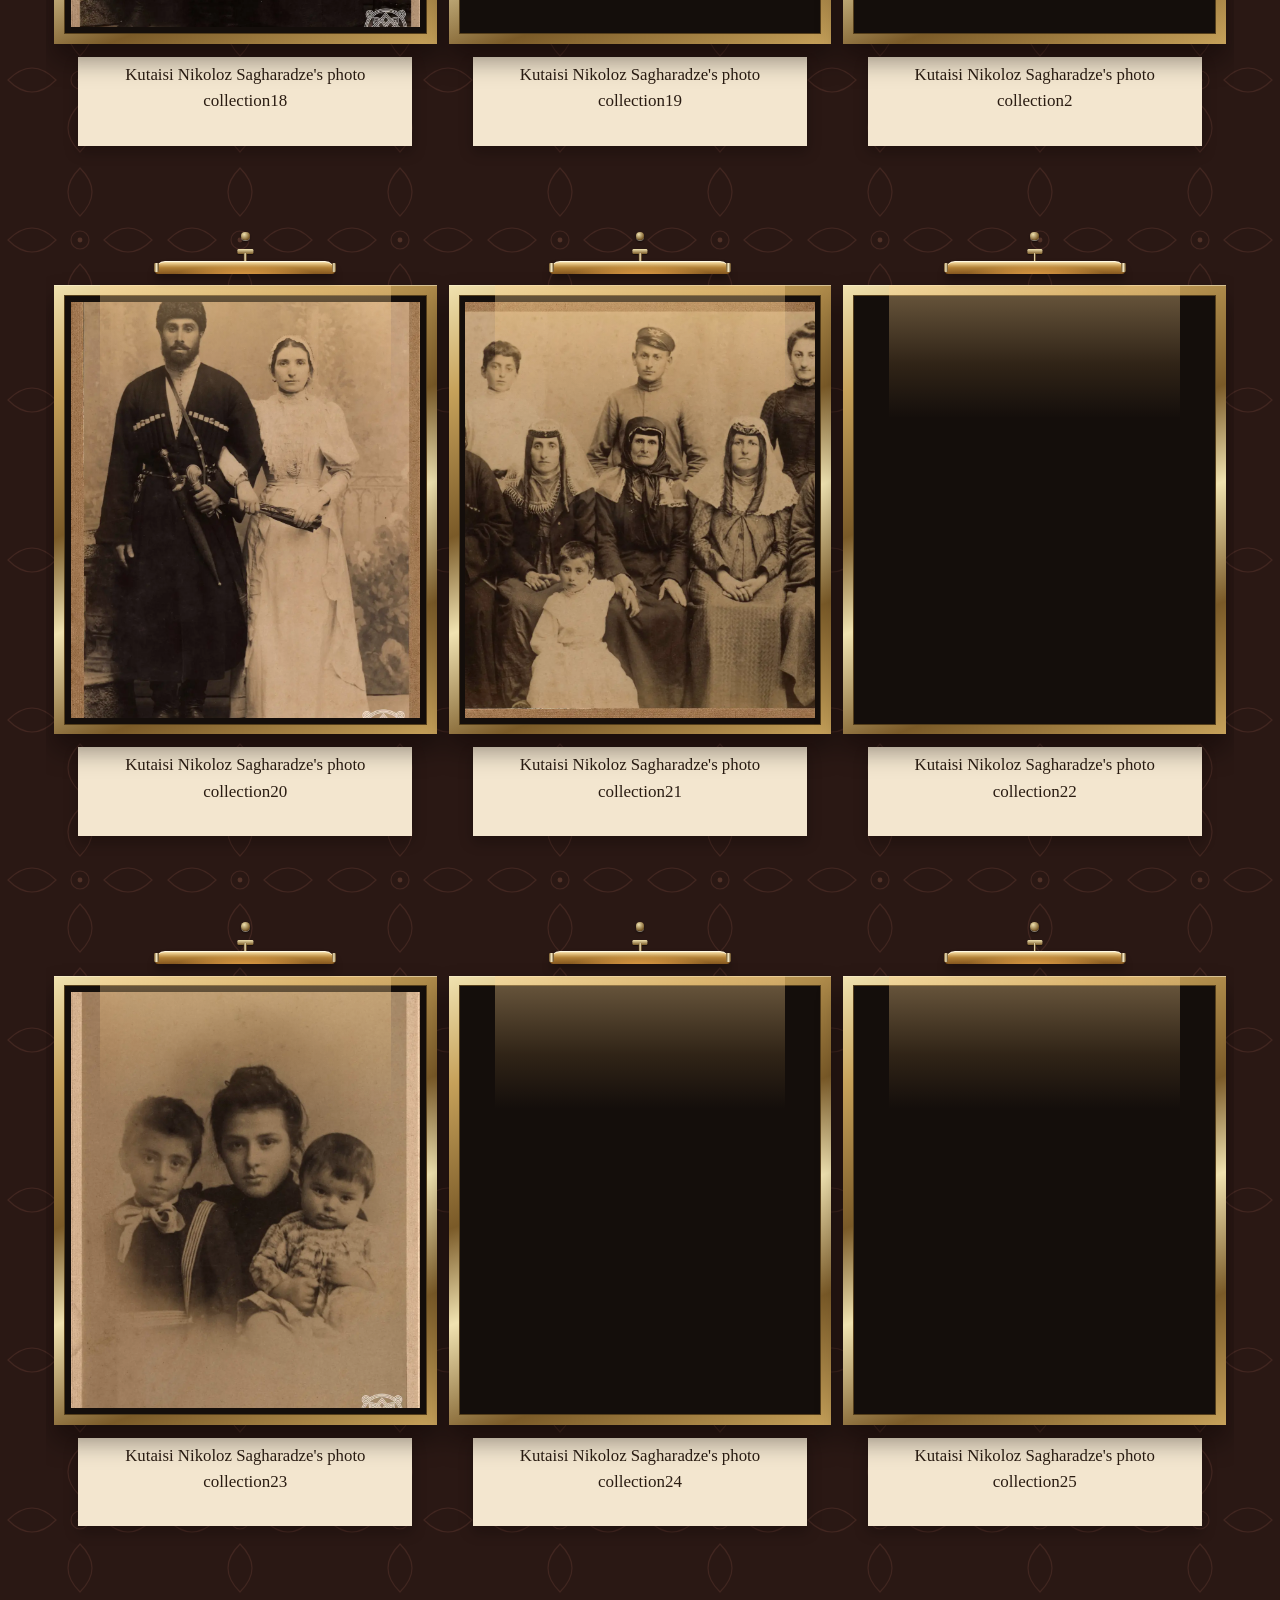
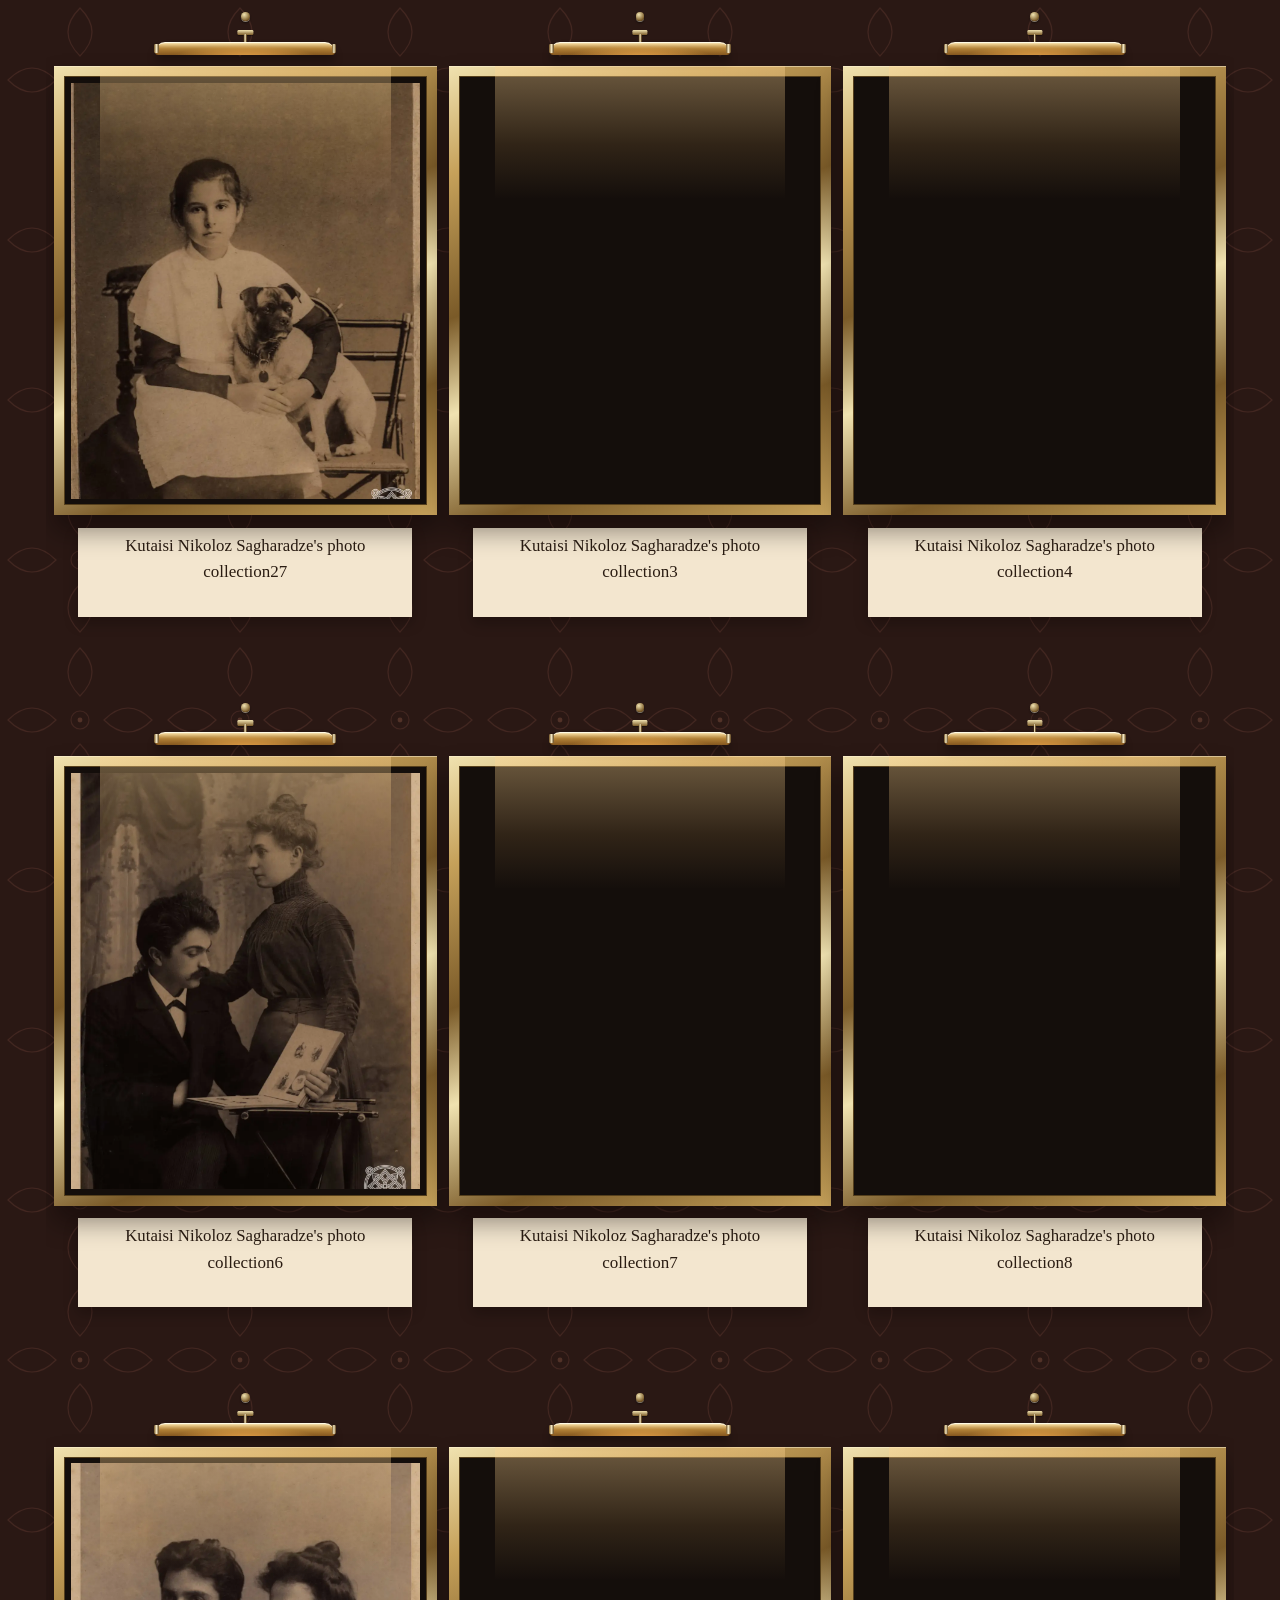
==== commit 6589d4c2: "Update index.html" ====
--- a/index.html
+++ b/index.html
@@ -236,6 +236,40 @@
             <span class="slip" role="button" tabindex="0" aria-expanded="false">
               <span class="slip-title">[1880-1917] Actor Vaso Abashidze Nikoloz</span>
               <span class="slip-more">Sagharadze&#x27;s photo collection</span>
+            </span>
+          </div>
+        </figure>
+        <figure class="plate" data-span="third" style="--i:112">
+          <div class="plate-hit is-still">
+            <span class="nail" aria-hidden="true"></span>
+            <span class="lamp" aria-hidden="true"><span class="lamp-plate"></span><span class="lamp-arm"></span><span class="lamp-shade"></span></span>
+            <span class="frame">
+              <span class="frame-well">
+                <span class="opening">
+                  <img src="atelier/Фото актора.jpg" alt="Actor; photo collection" loading="lazy">
+                </span>
+              </span>
+            </span>
+            <span class="slip" role="button" tabindex="0" aria-expanded="false">
+              <span class="slip-title">Actor </span>
+              <span class="slip-more">Sagharadze; photo collection</span>
+            </span>
+          </div>
+        </figure>
+                <figure class="plate" data-span="third" style="--i:113">
+          <div class="plate-hit is-still">
+            <span class="nail" aria-hidden="true"></span>
+            <span class="lamp" aria-hidden="true"><span class="lamp-plate"></span><span class="lamp-arm"></span><span class="lamp-shade"></span></span>
+            <span class="frame">
+              <span class="frame-well">
+                <span class="opening">
+                  <img src="atelier/Фото з особистого архiву Сагарадзе.jpg" alt="Actor; photo collection" loading="lazy">
+                </span>
+              </span>
+            </span>
+            <span class="slip" role="button" tabindex="0" aria-expanded="false">
+              <span class="slip-title">Фото з особистого архiву Сагарадзе </span>
+              <span class="slip-more">Sagharadze; photo collection</span>
             </span>
           </div>
         </figure>
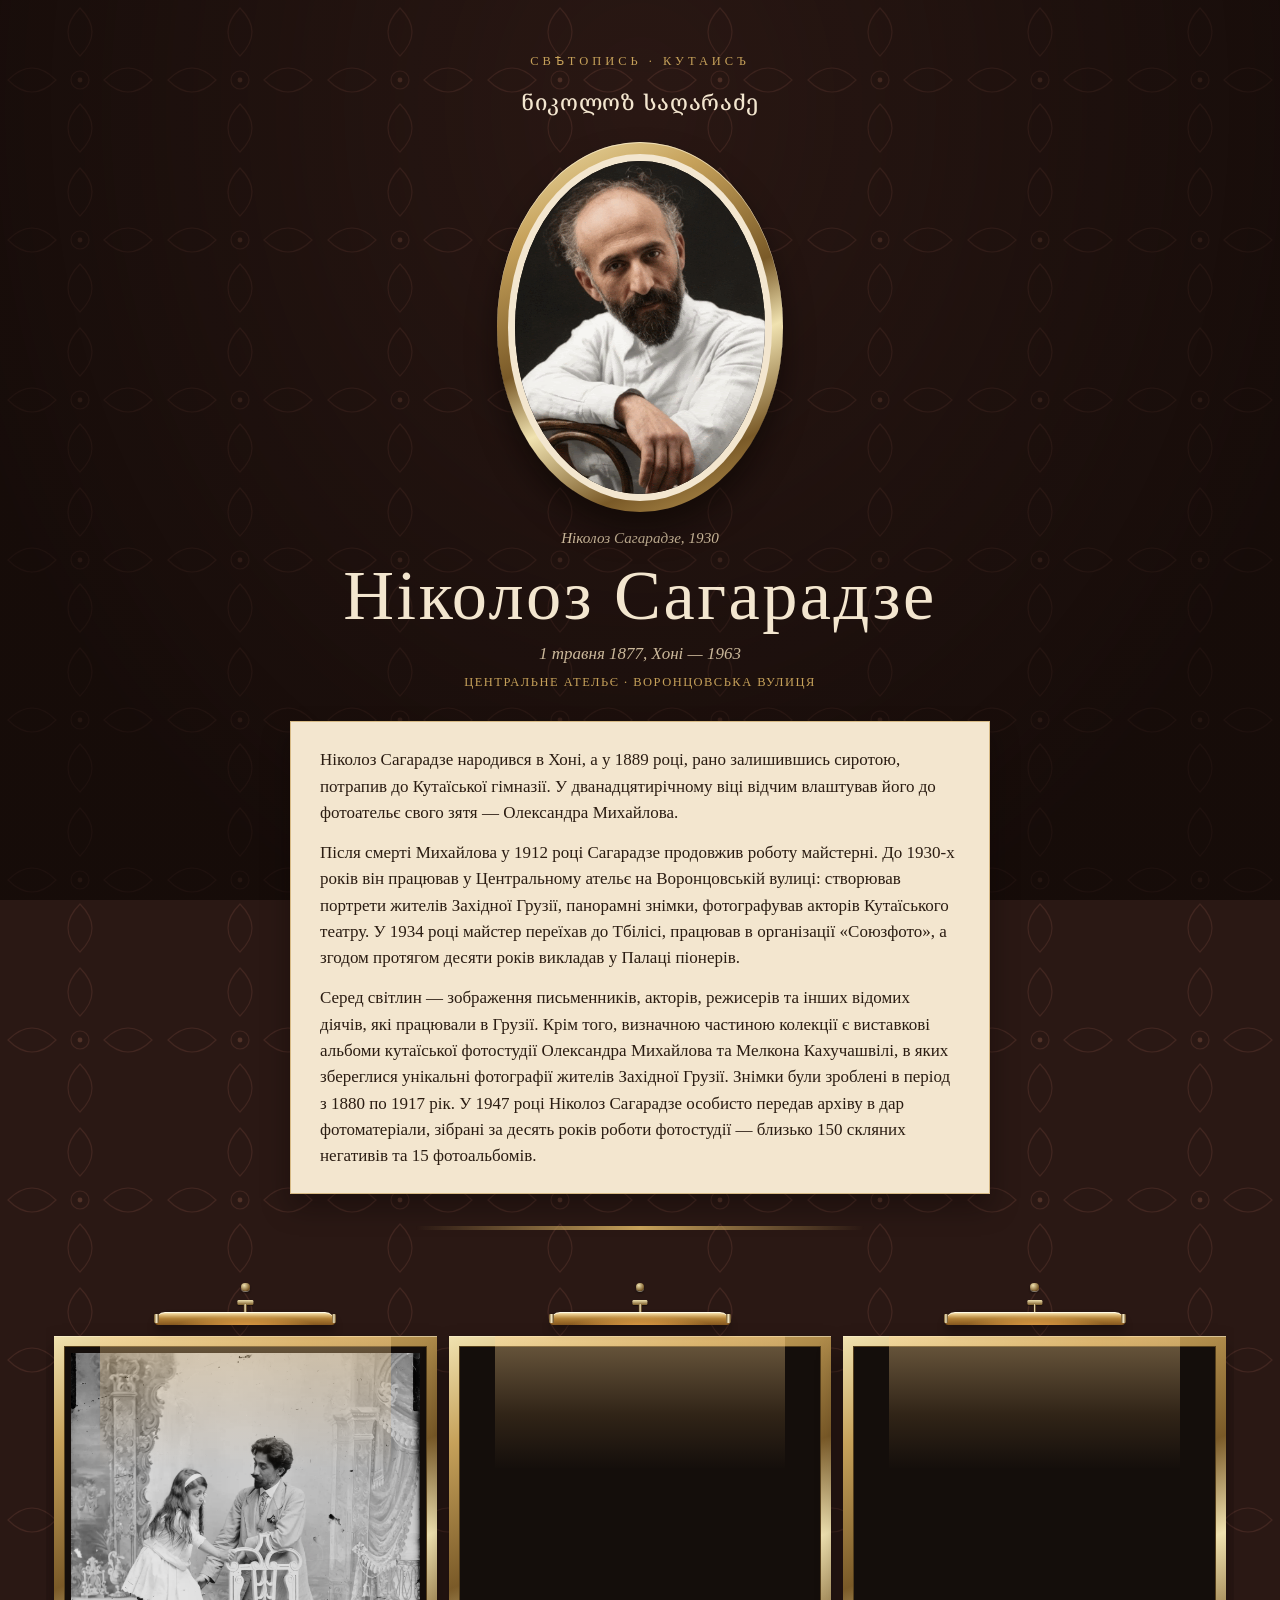
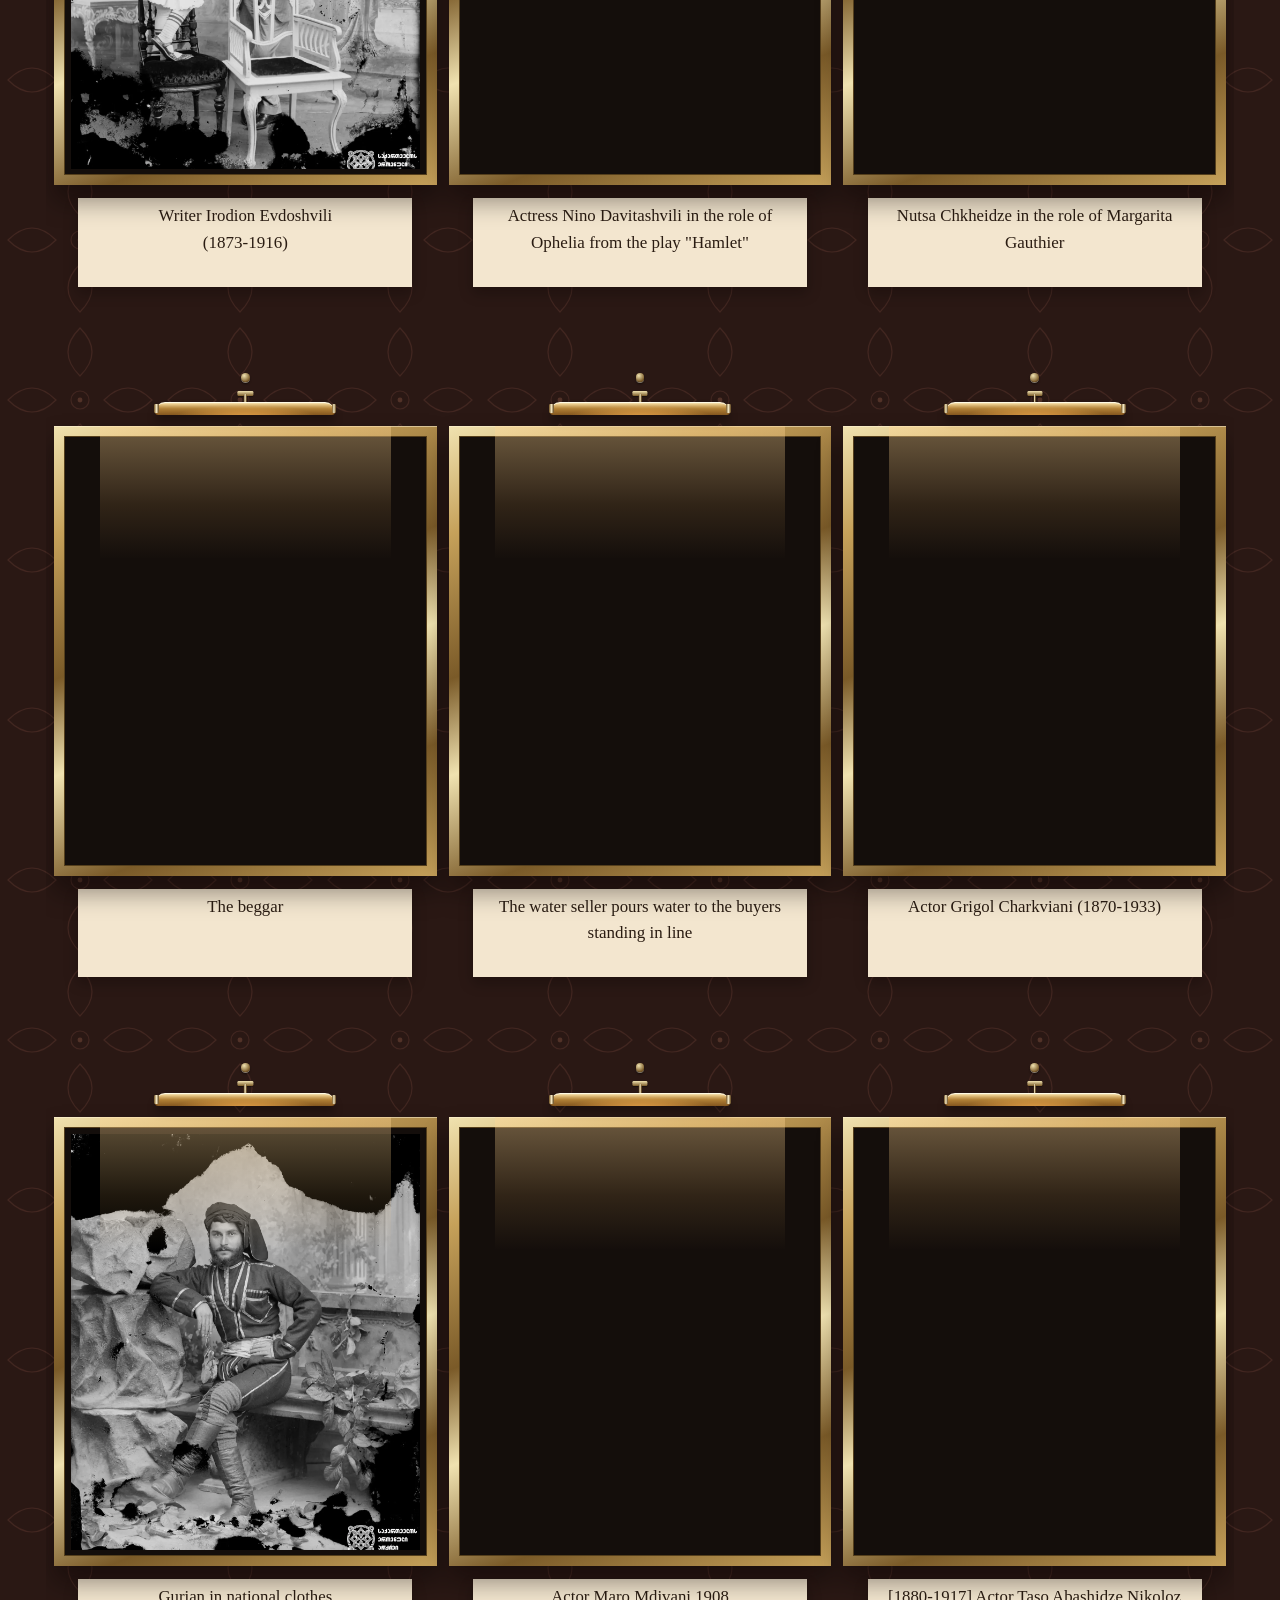
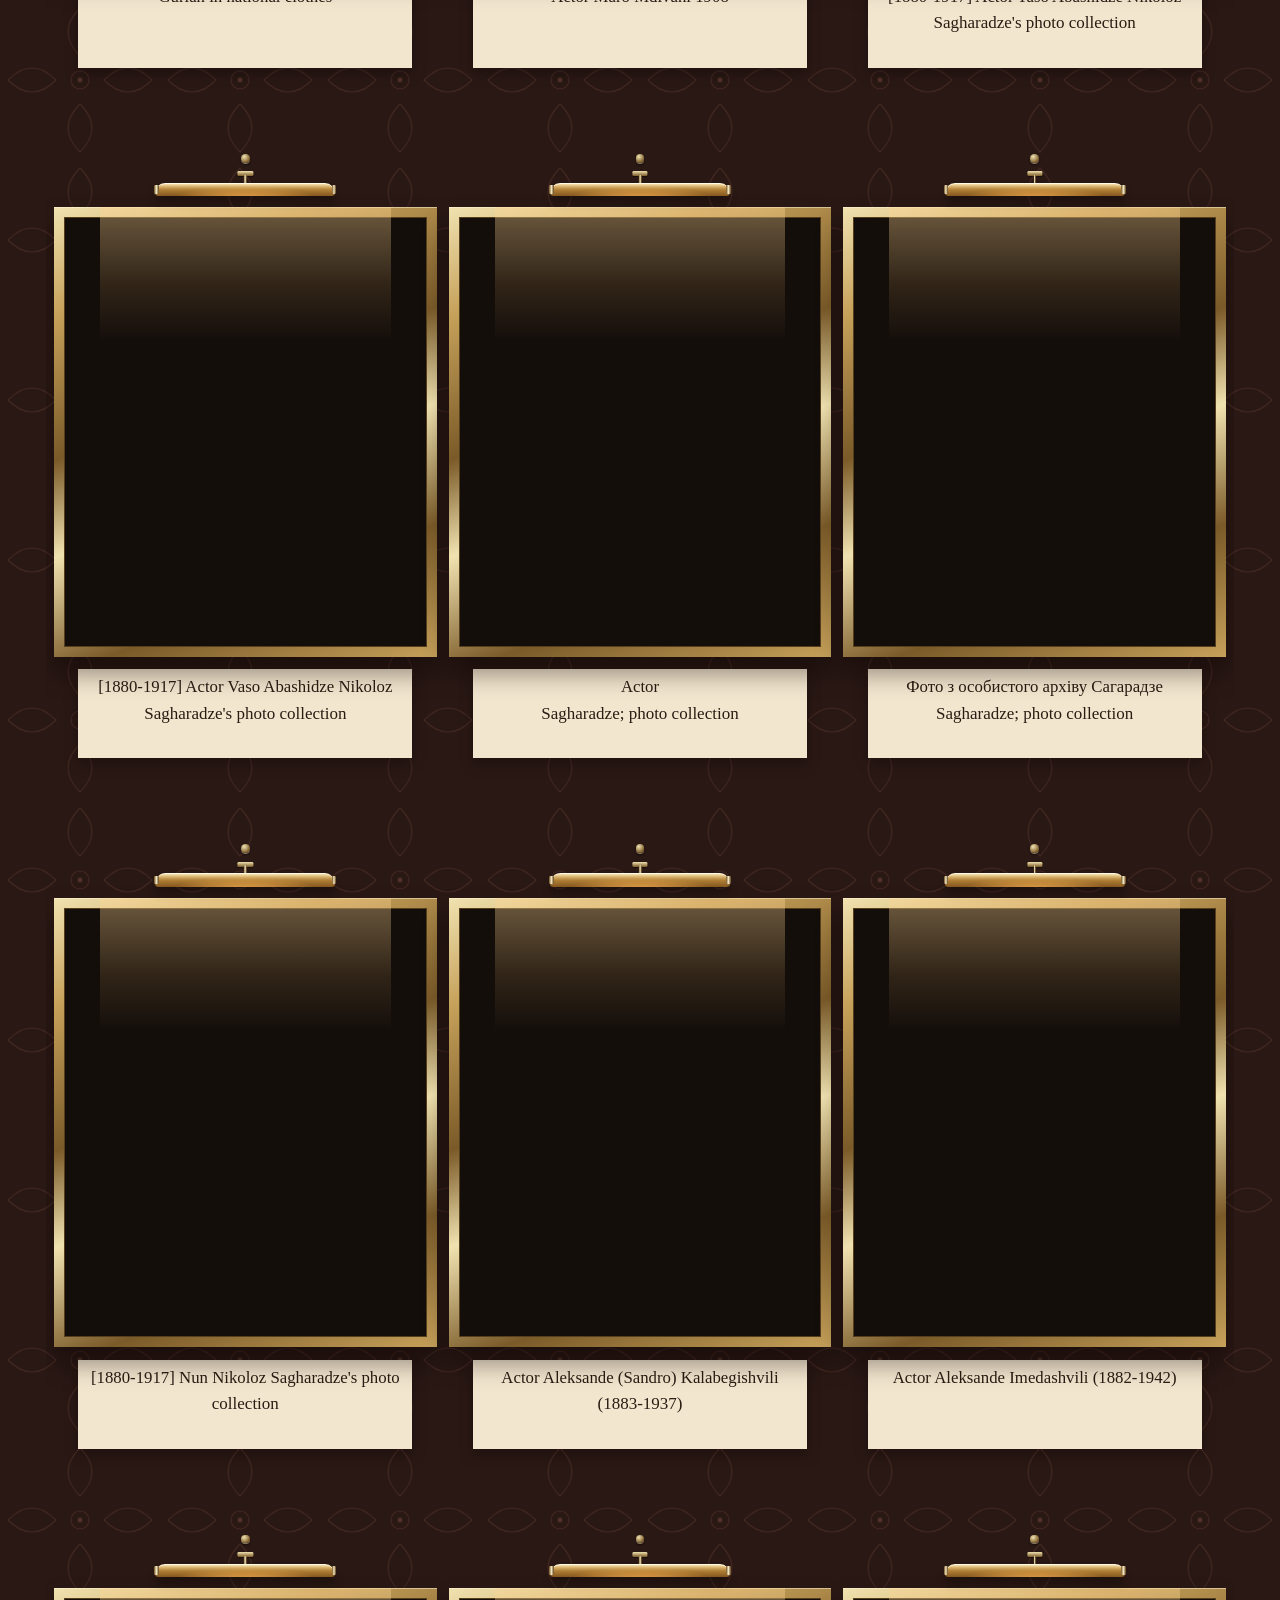
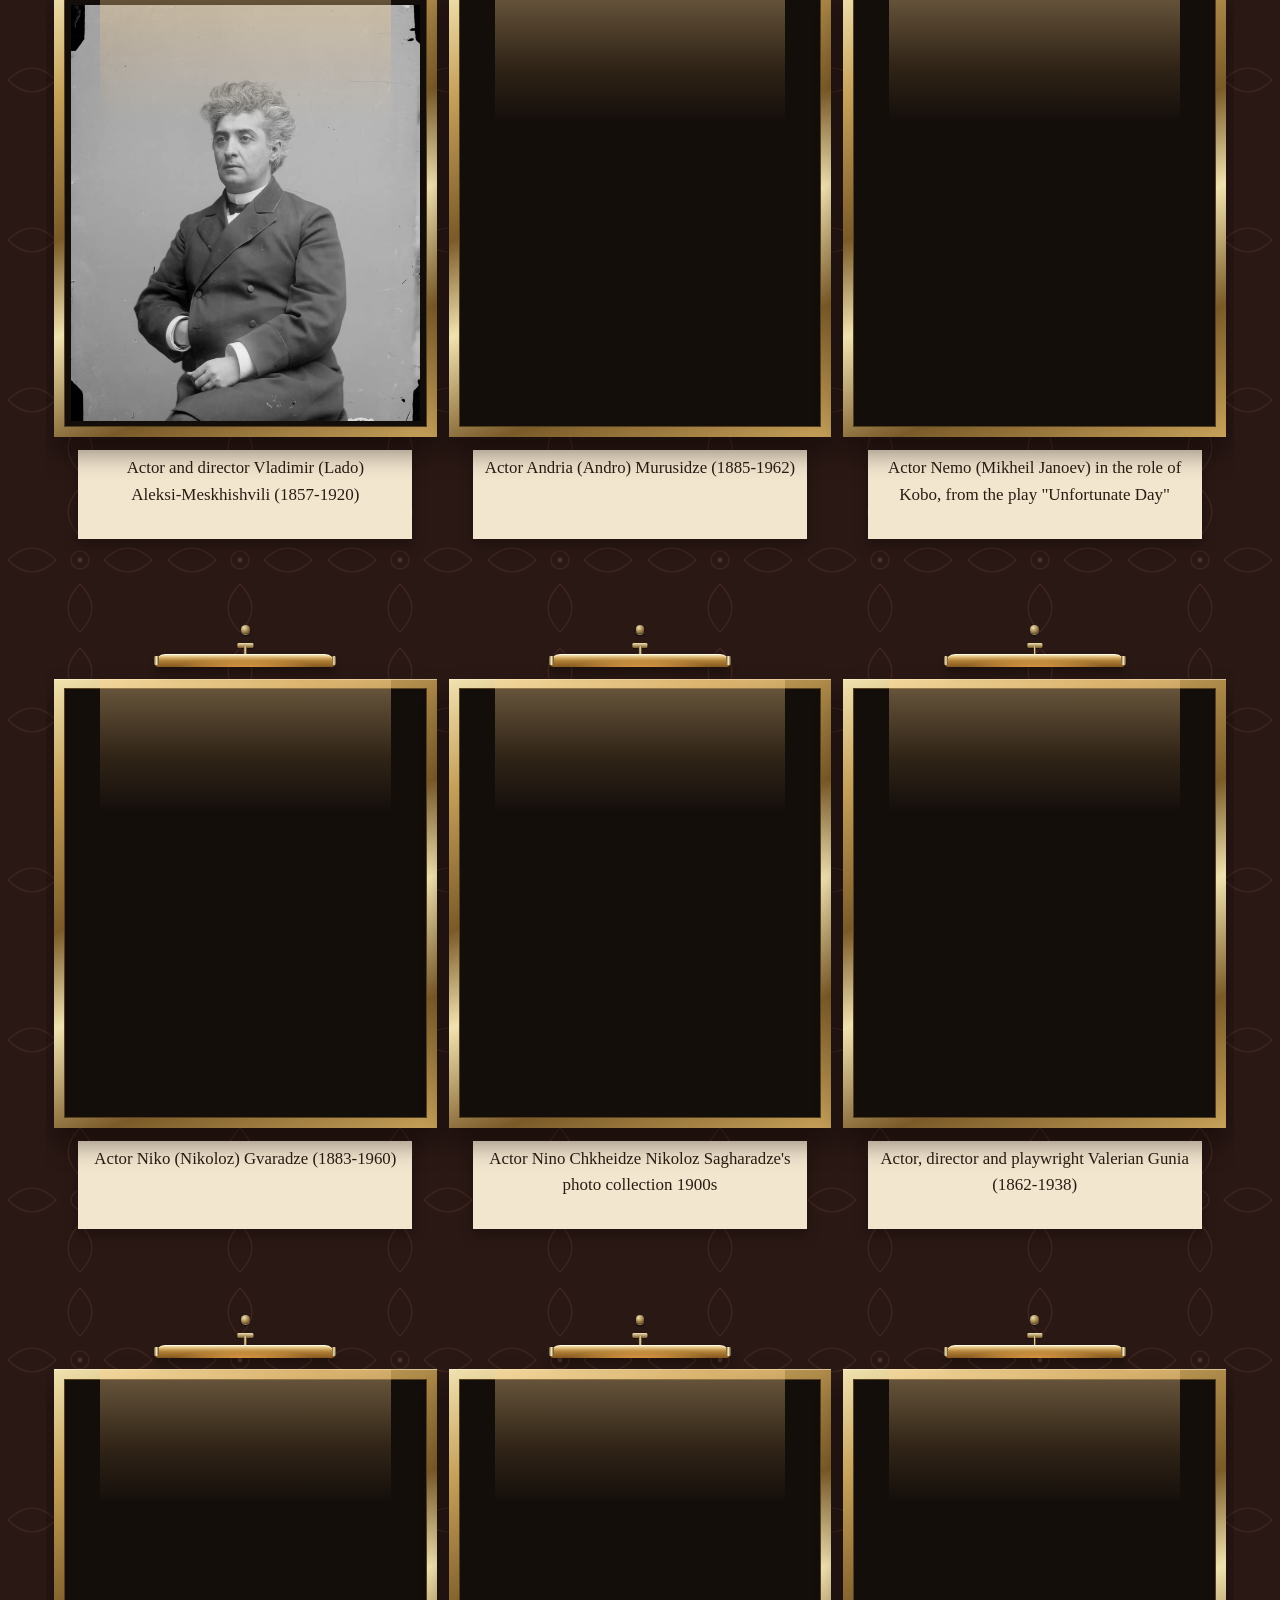
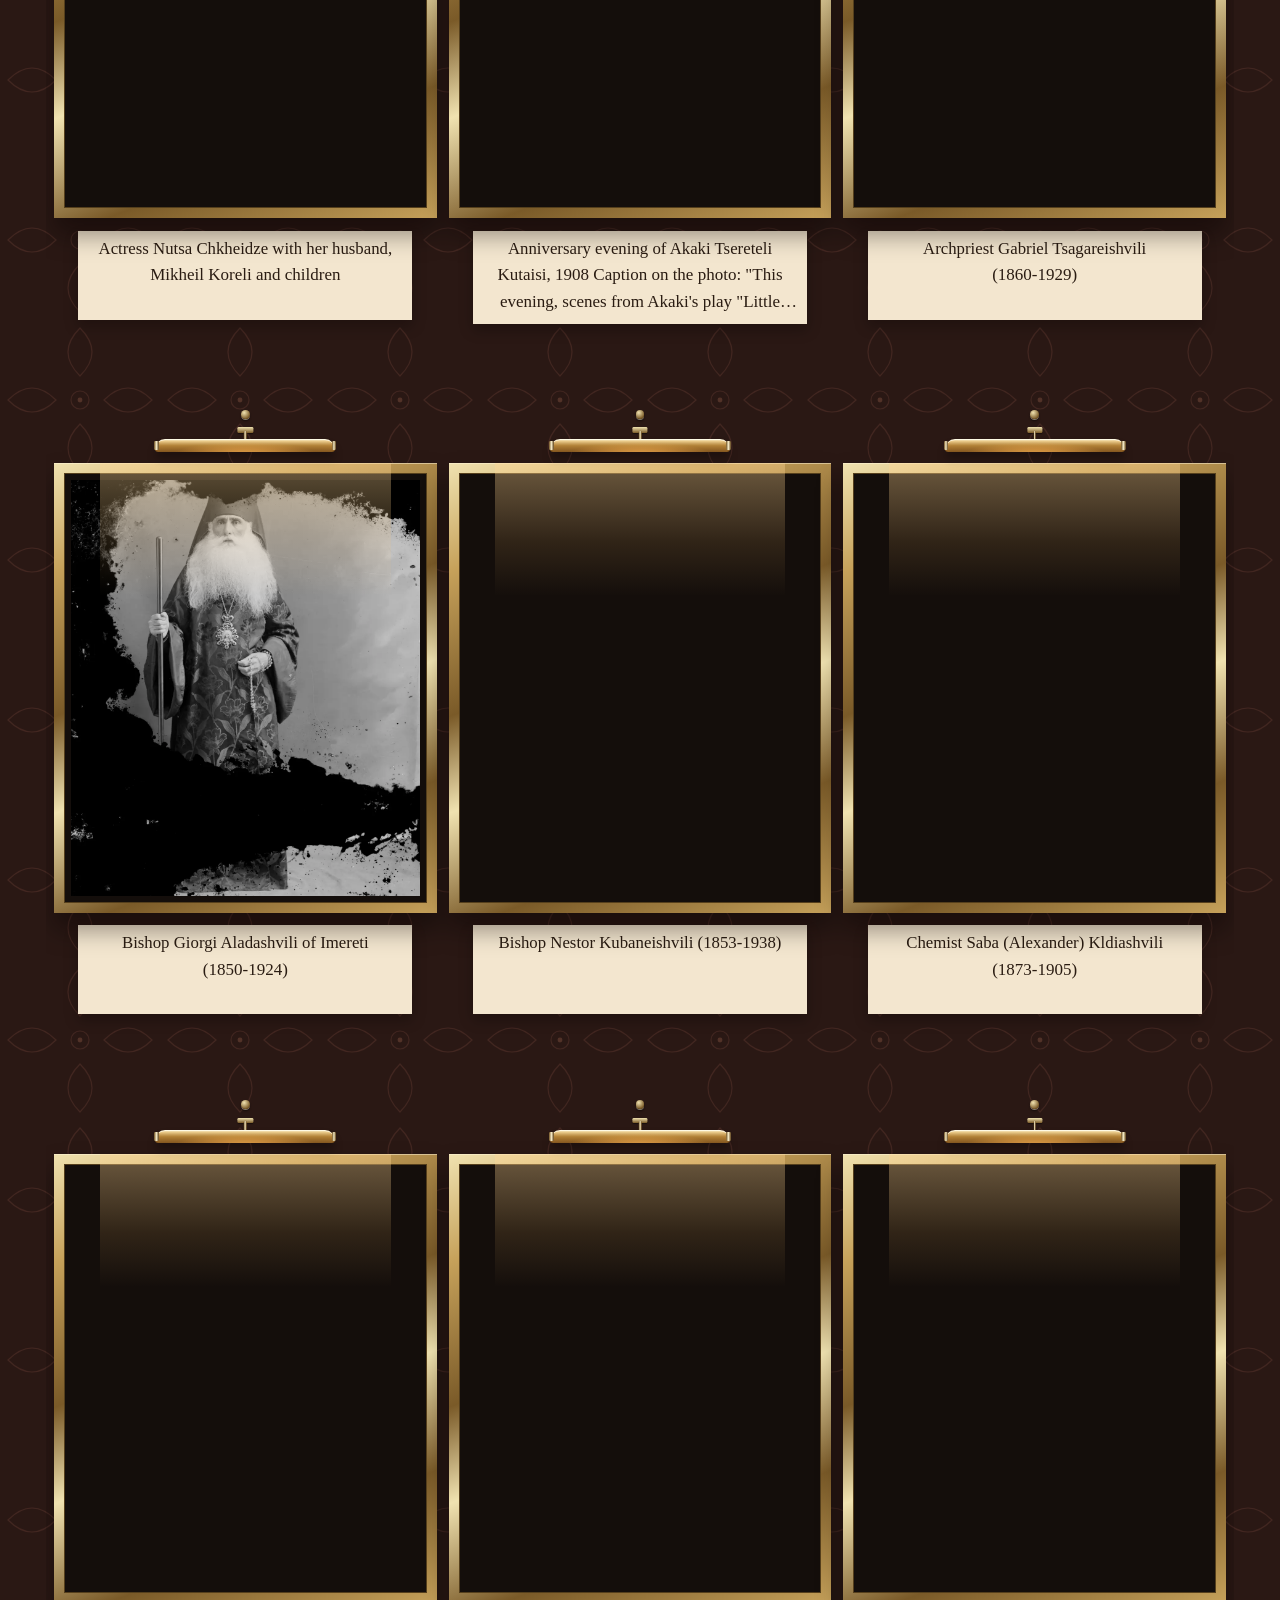
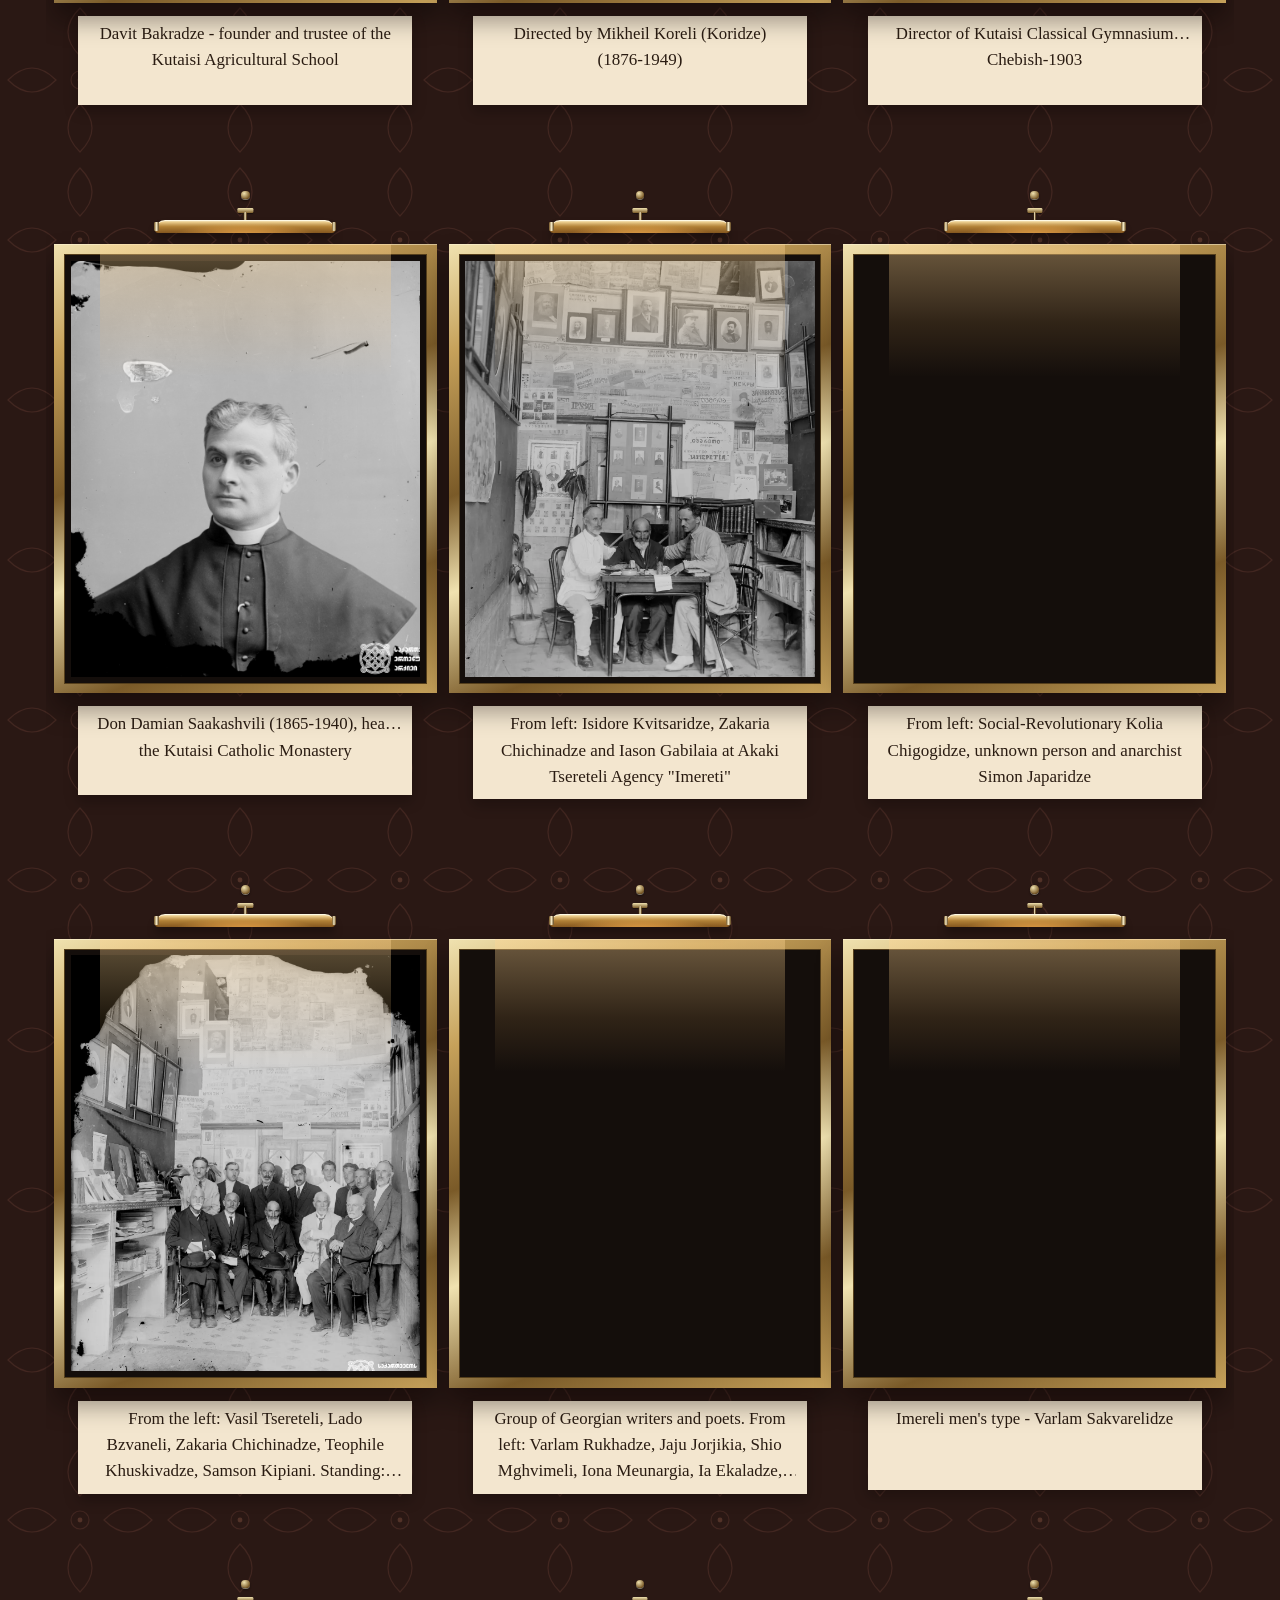
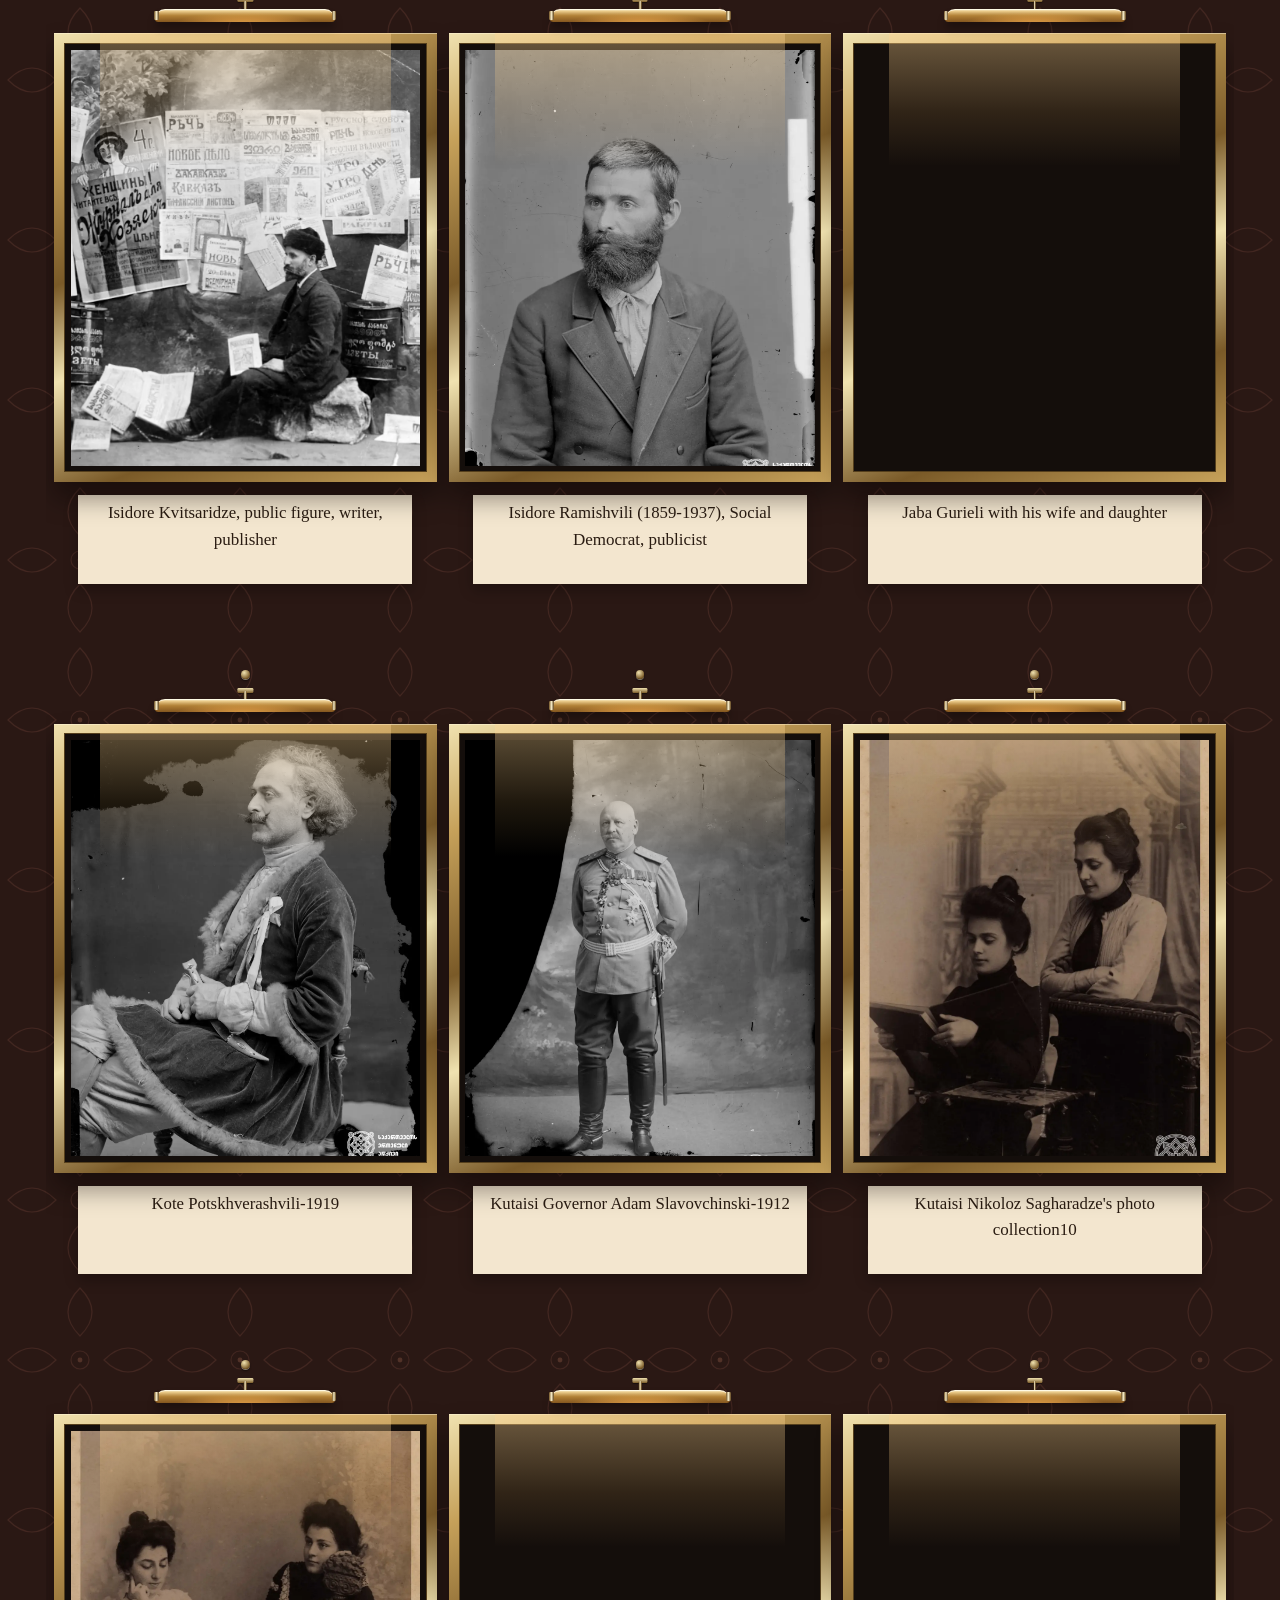
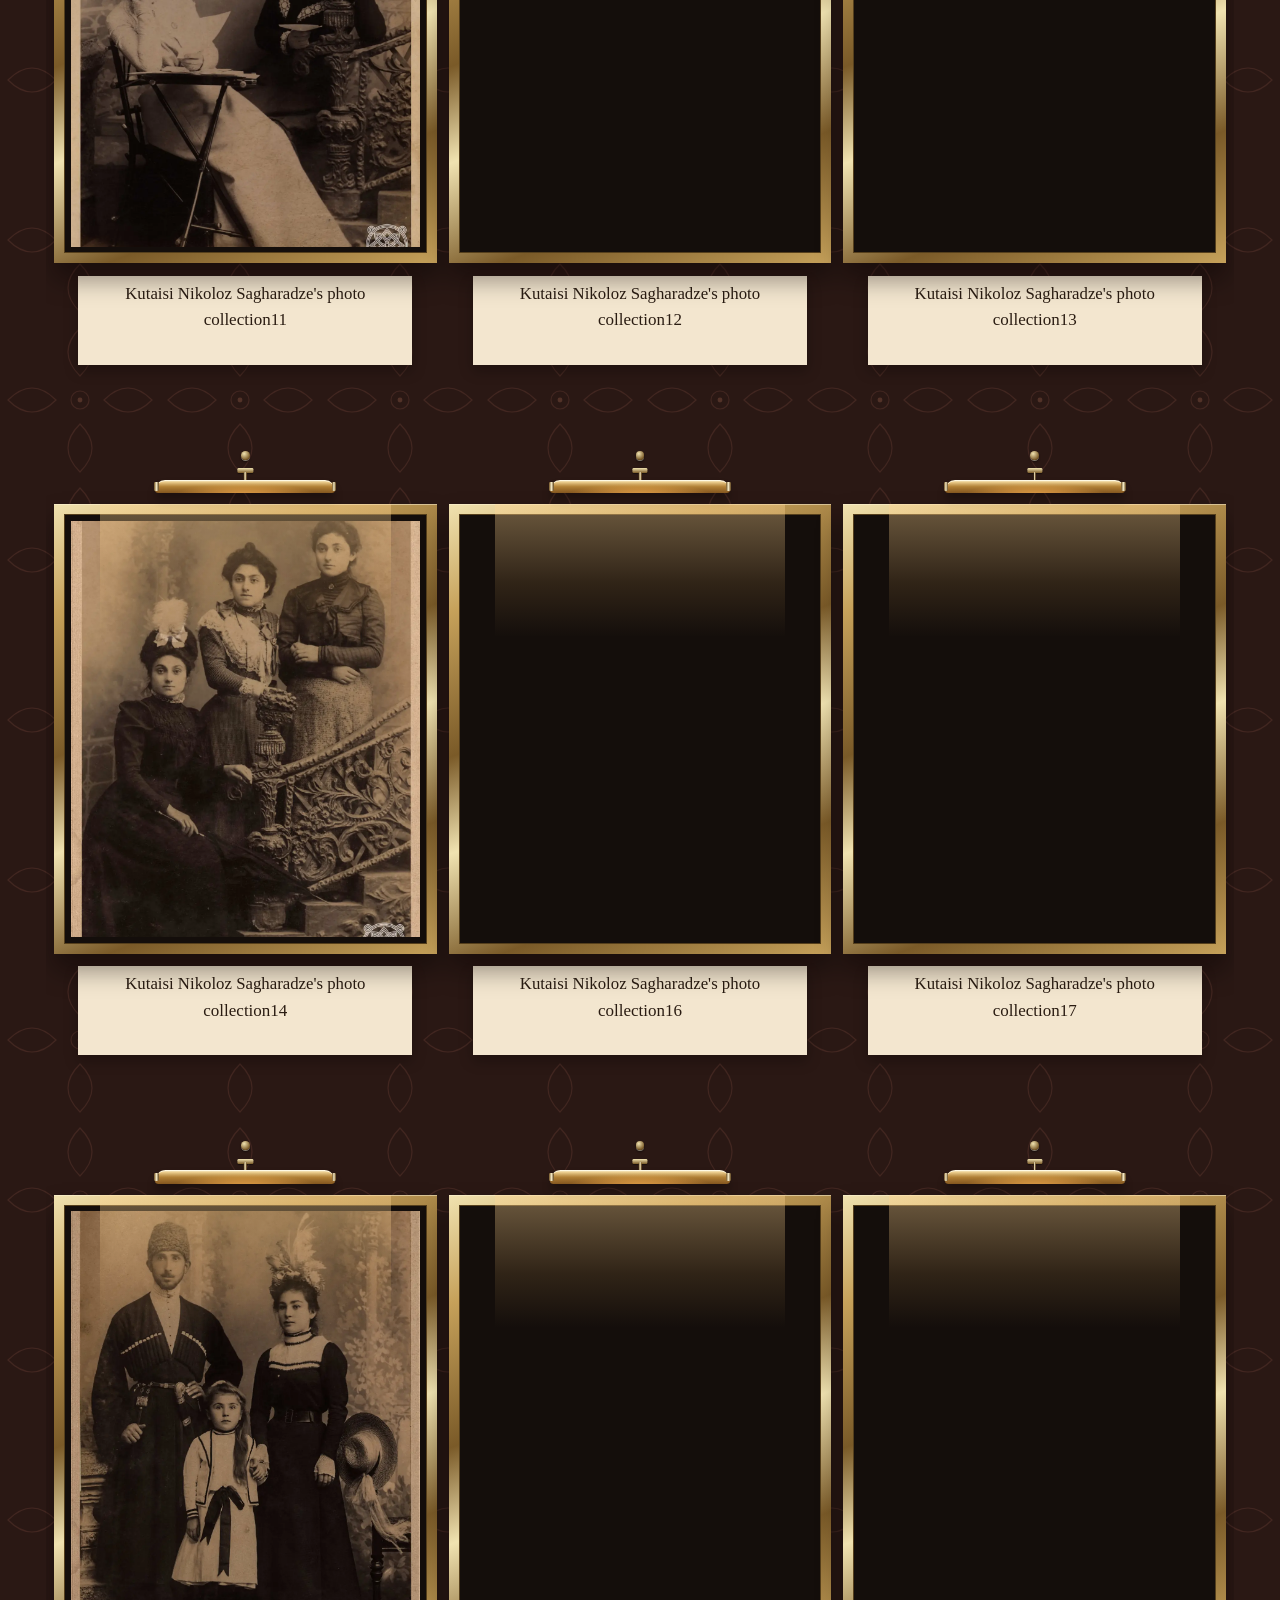
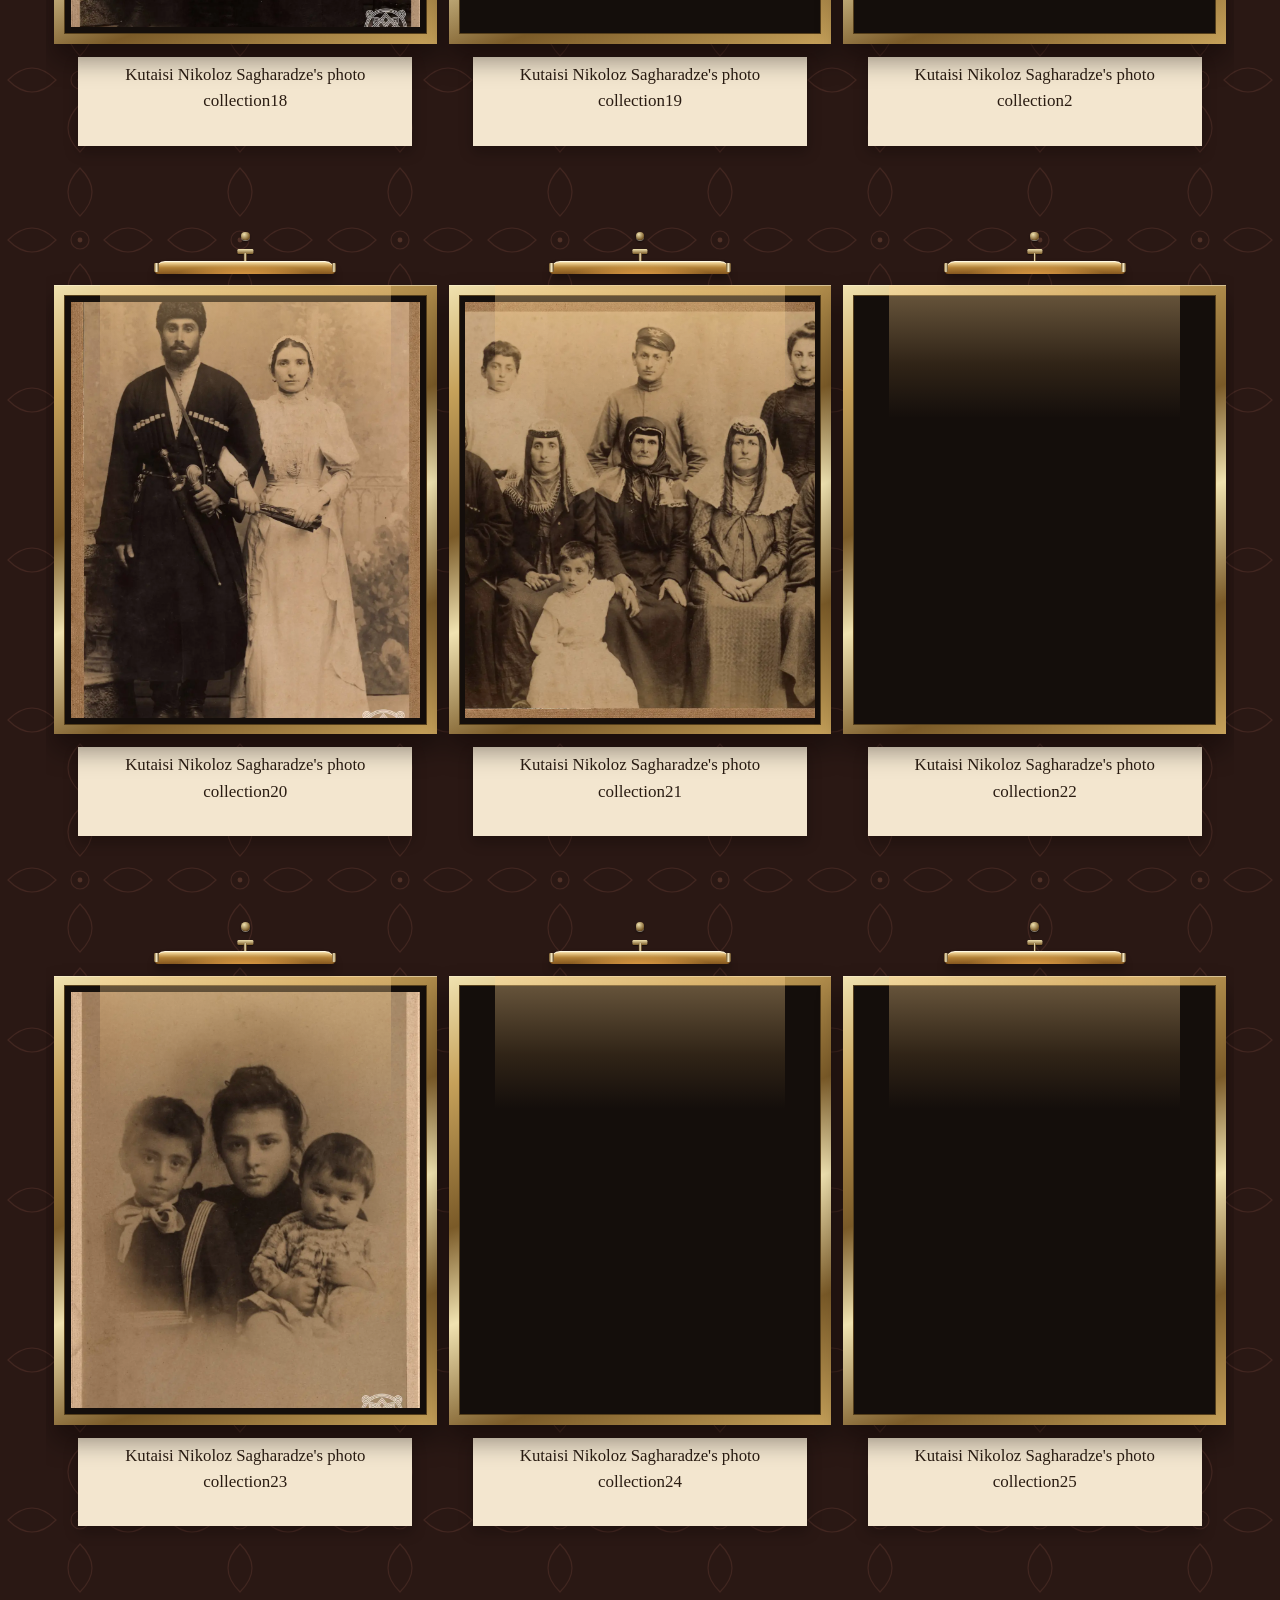
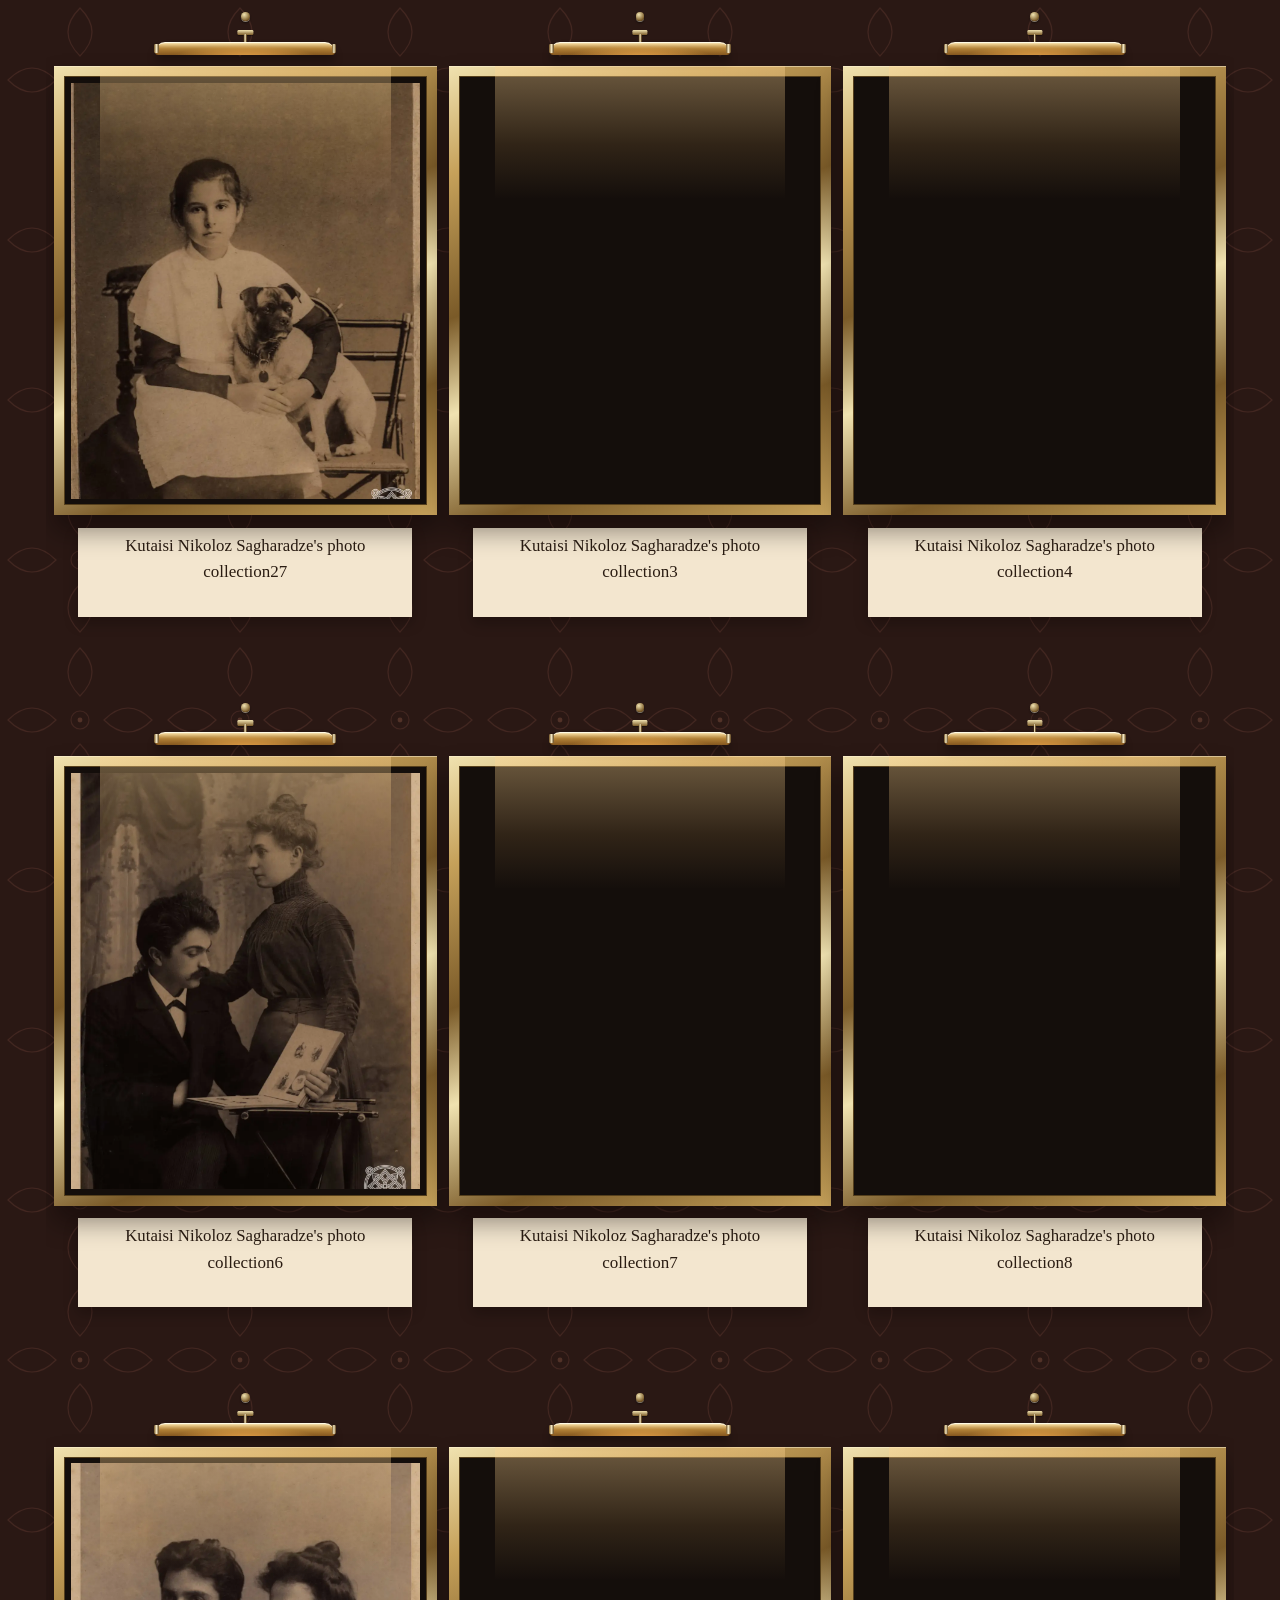
==== commit 3f9e09e3: "Update index.html" ====
--- a/index.html
+++ b/index.html
@@ -246,7 +246,7 @@
             <span class="frame">
               <span class="frame-well">
                 <span class="opening">
-                  <img src="atelier/Фото актора.jpg" alt="Actor; photo collection" loading="lazy">
+                  <img src="atelier/Фото артиста.jpg" alt="Actor; photo collection" loading="lazy">
                 </span>
               </span>
             </span>
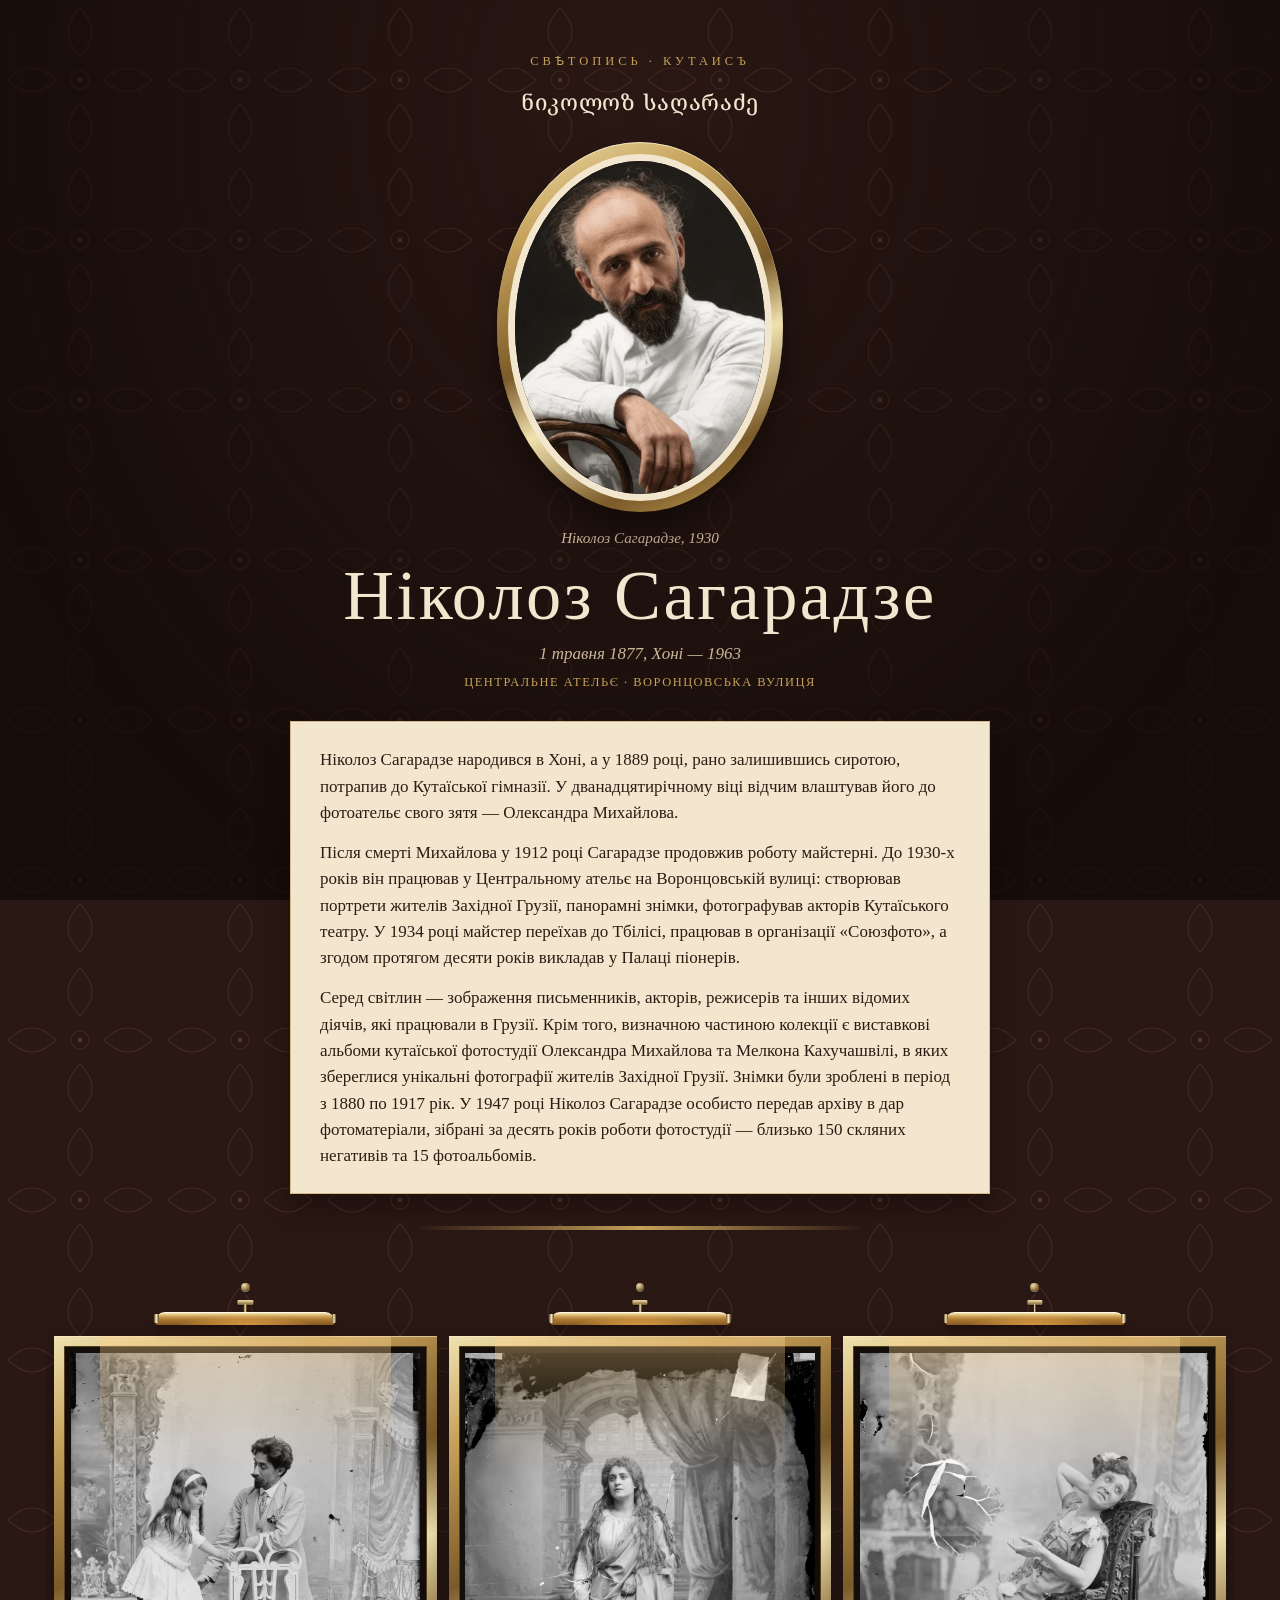
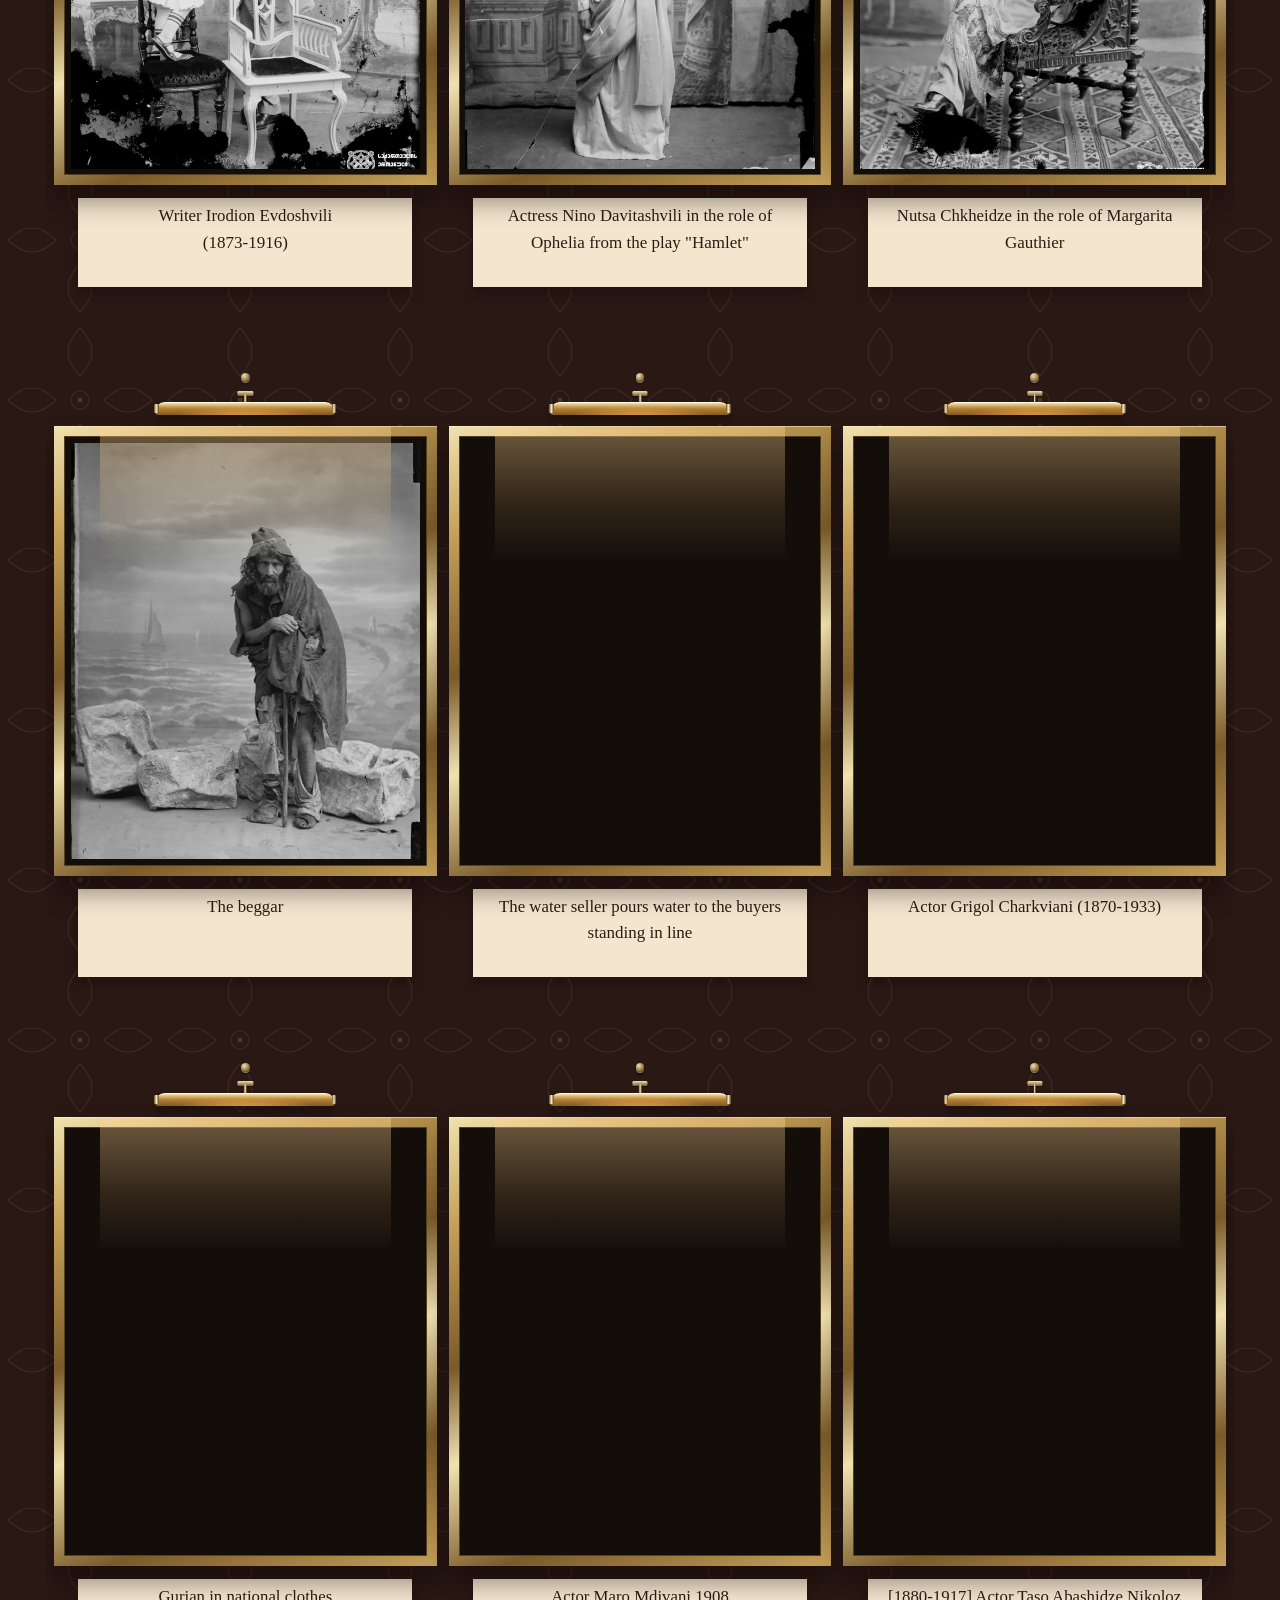
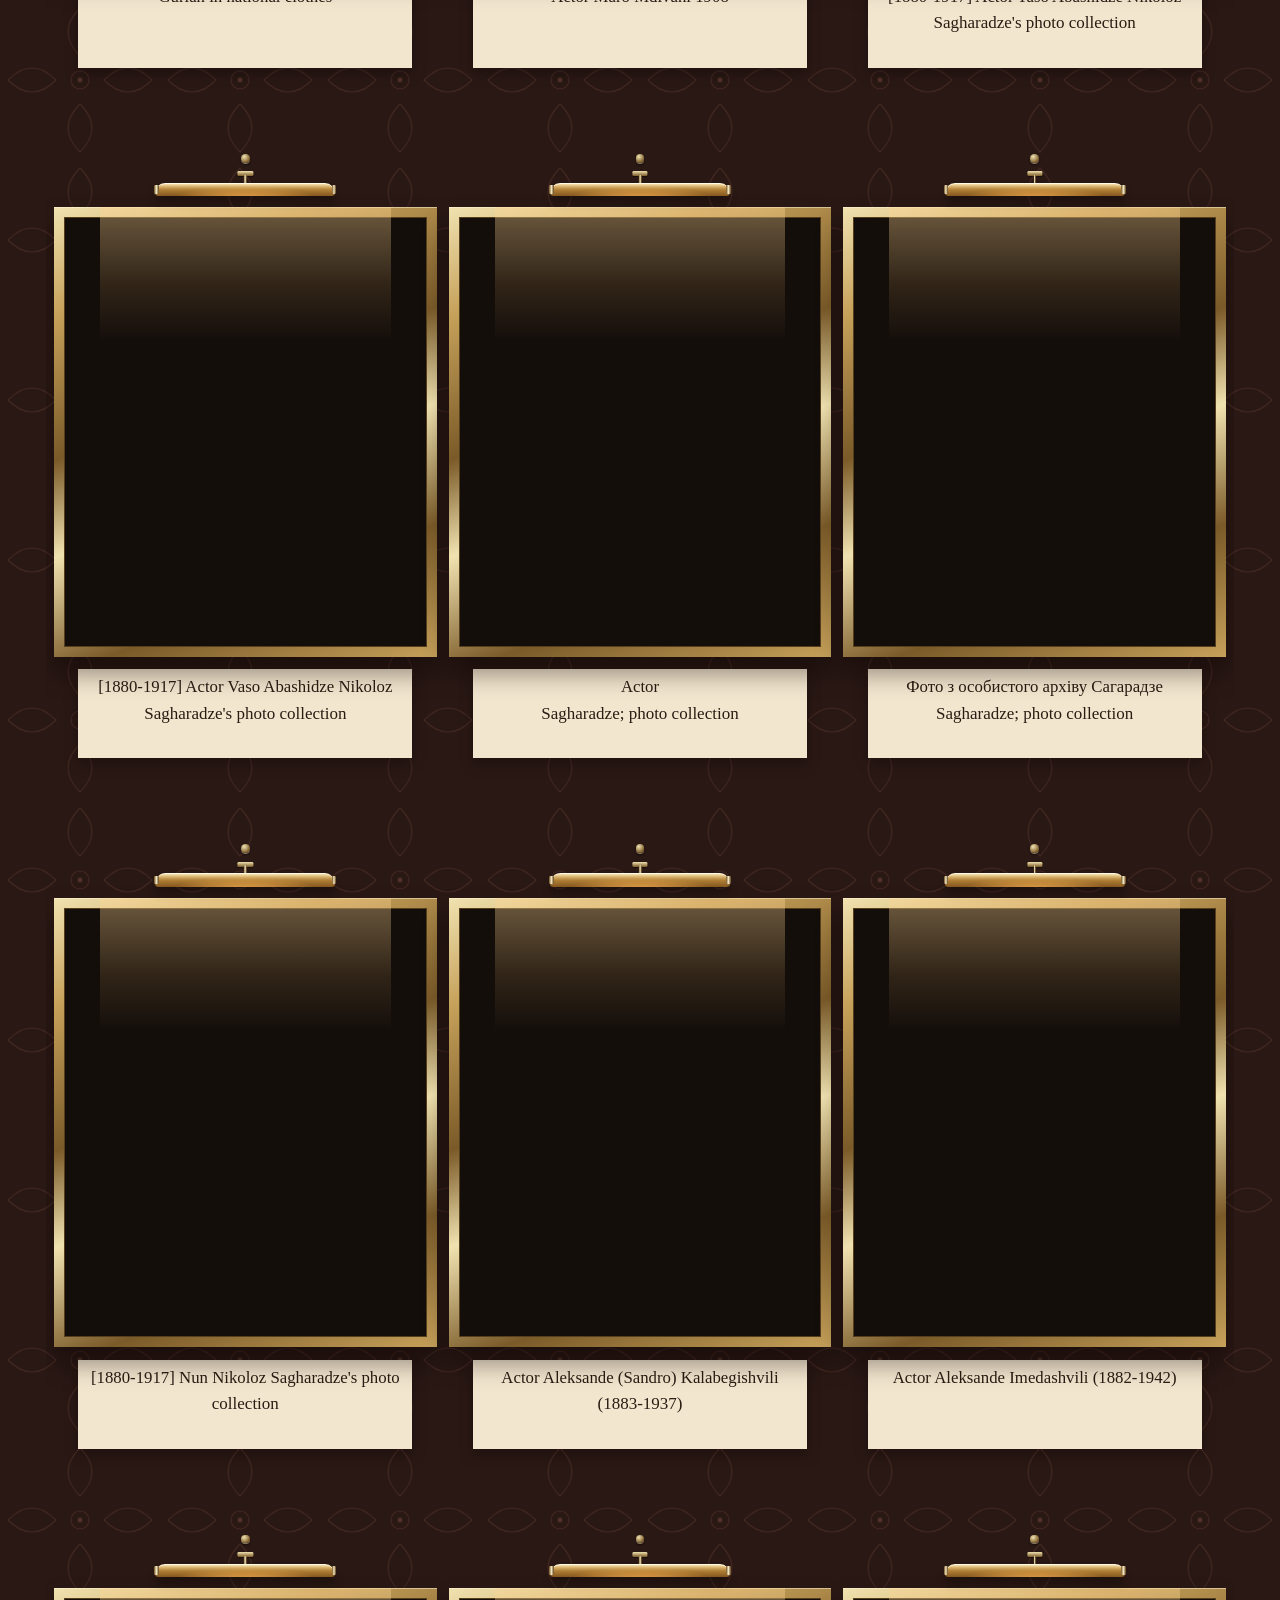
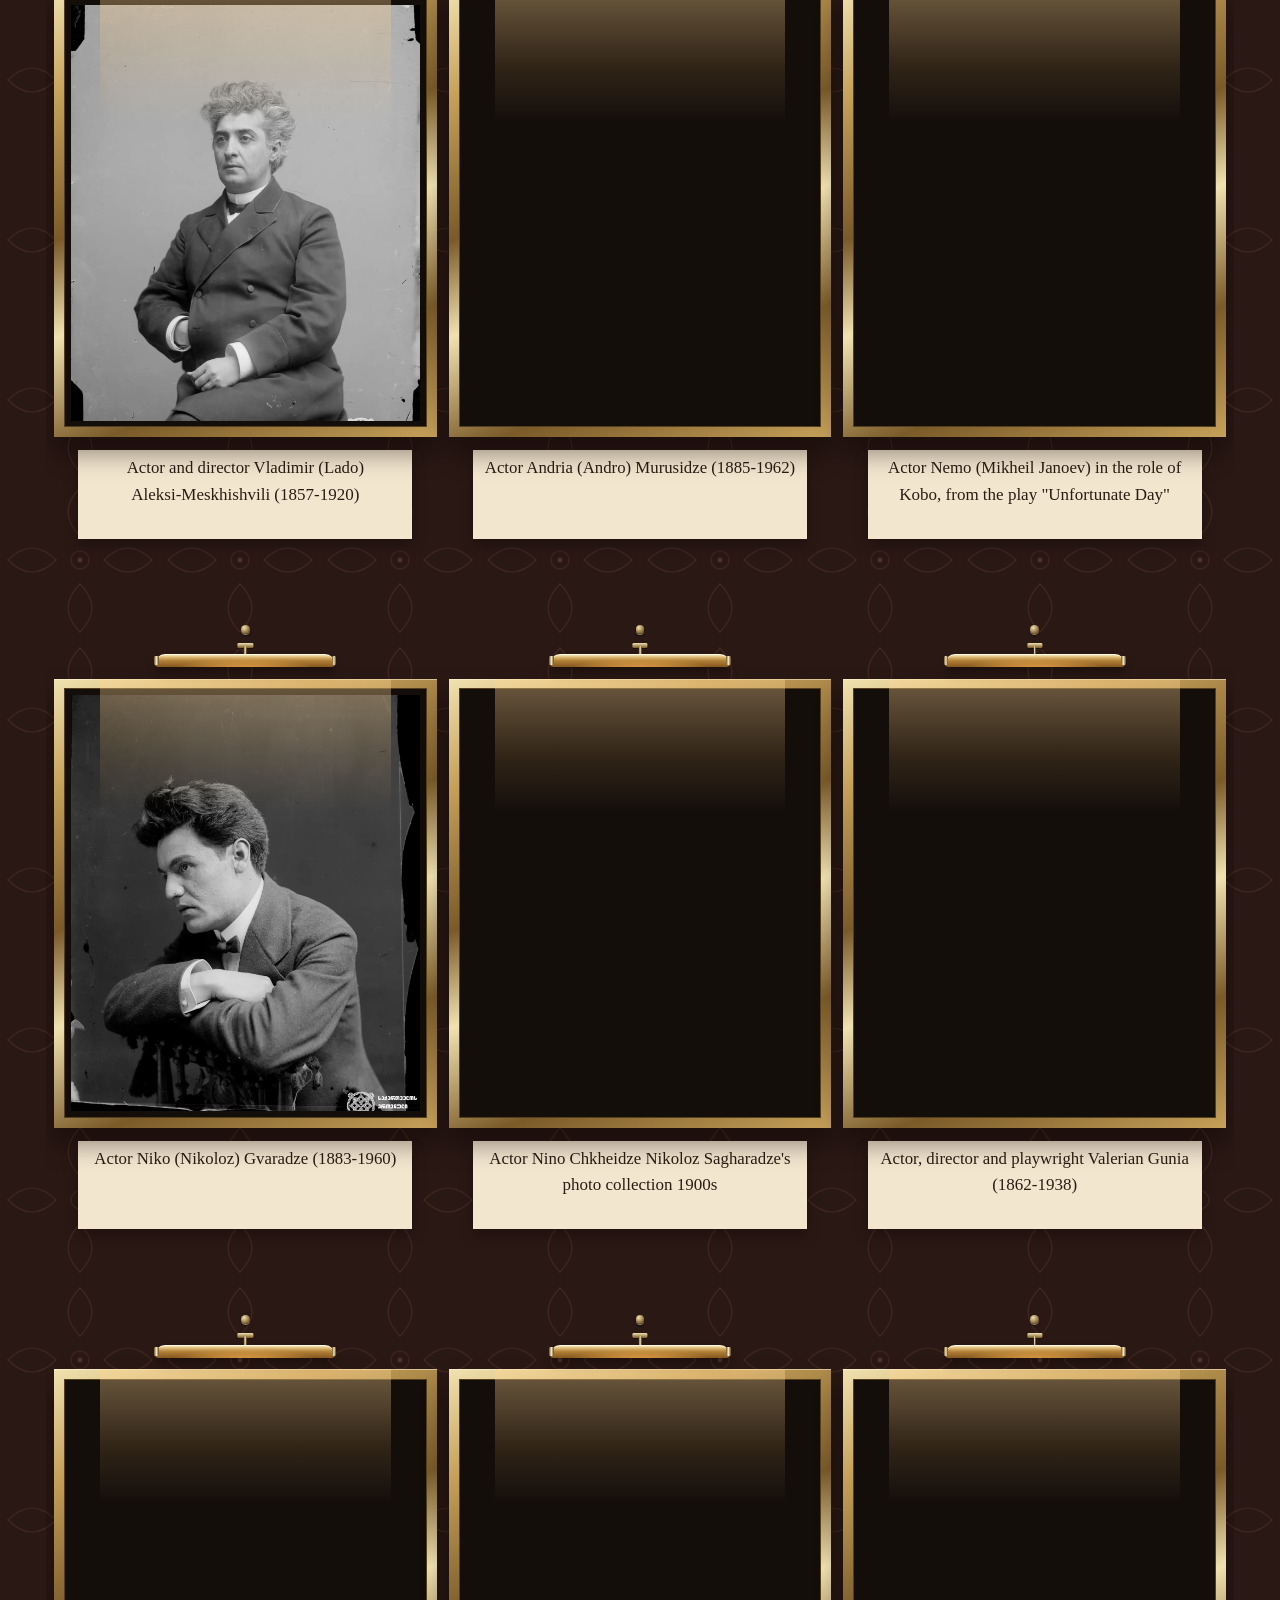
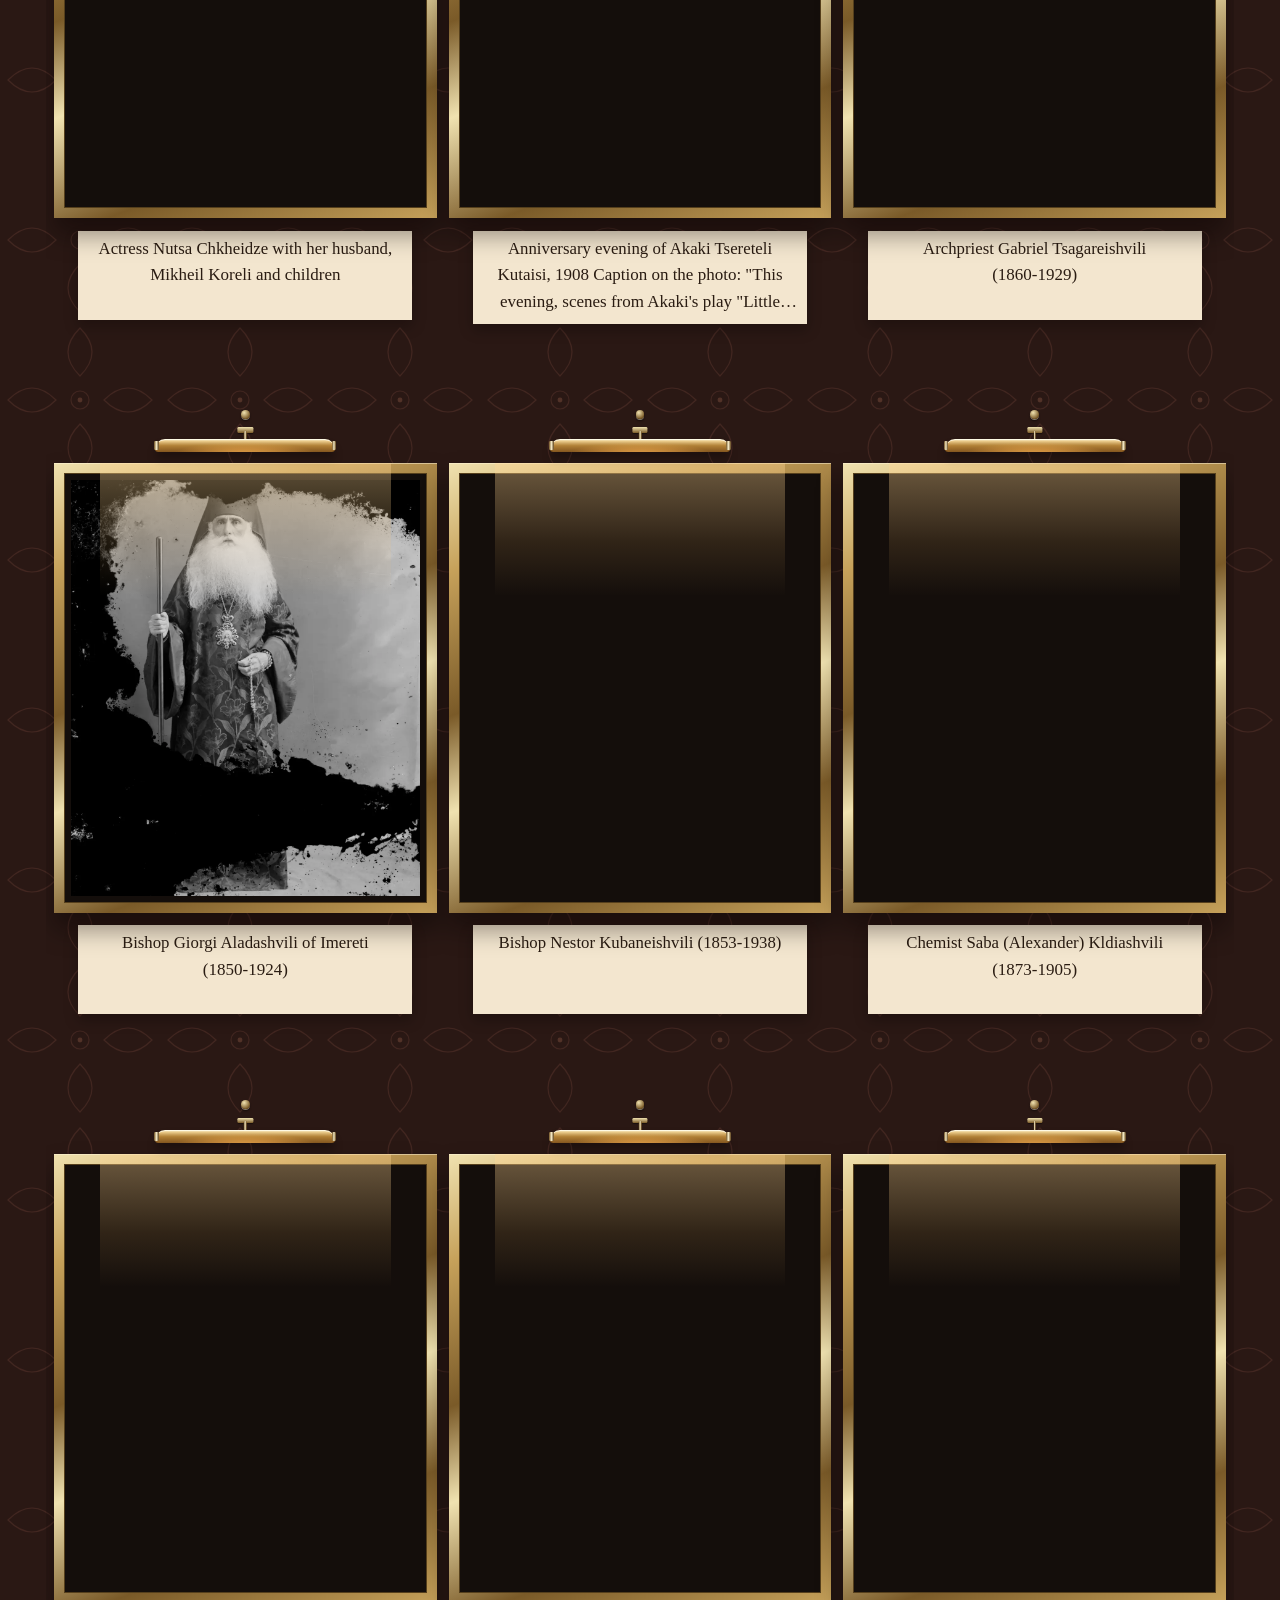
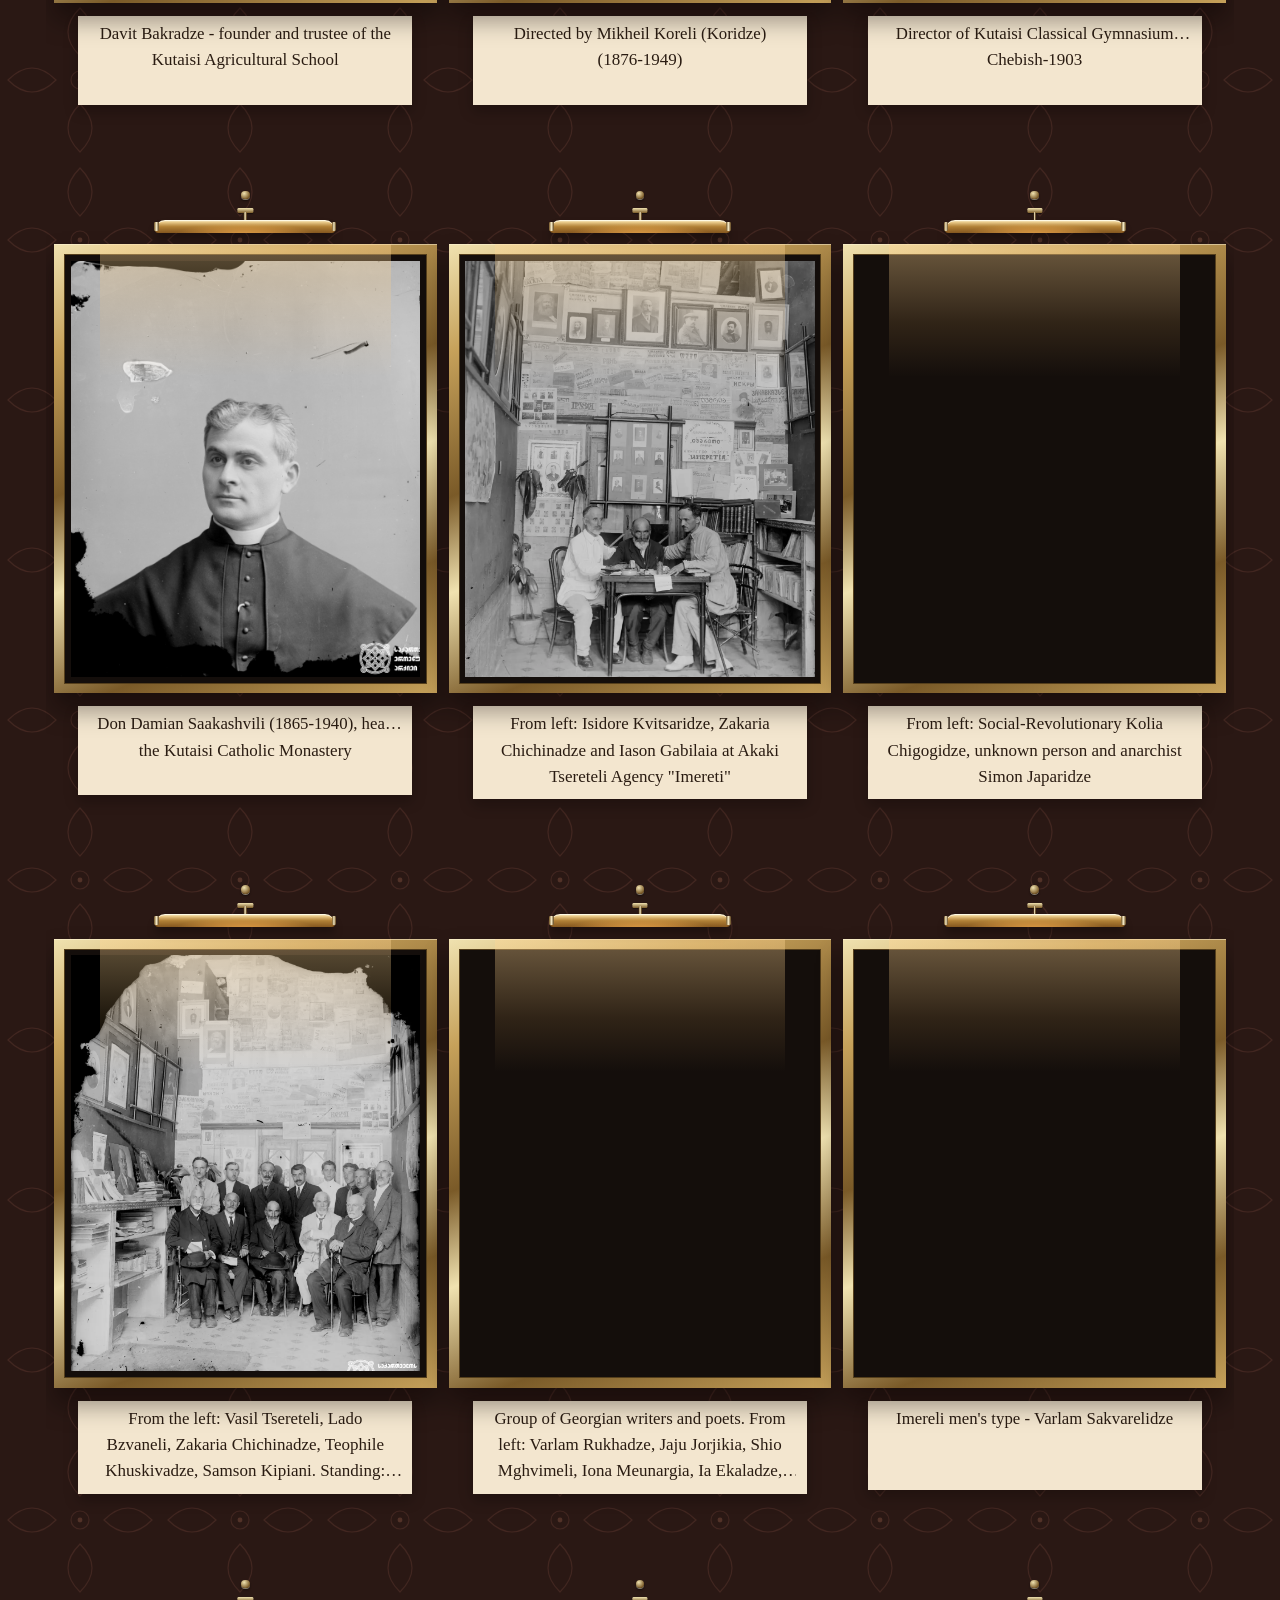
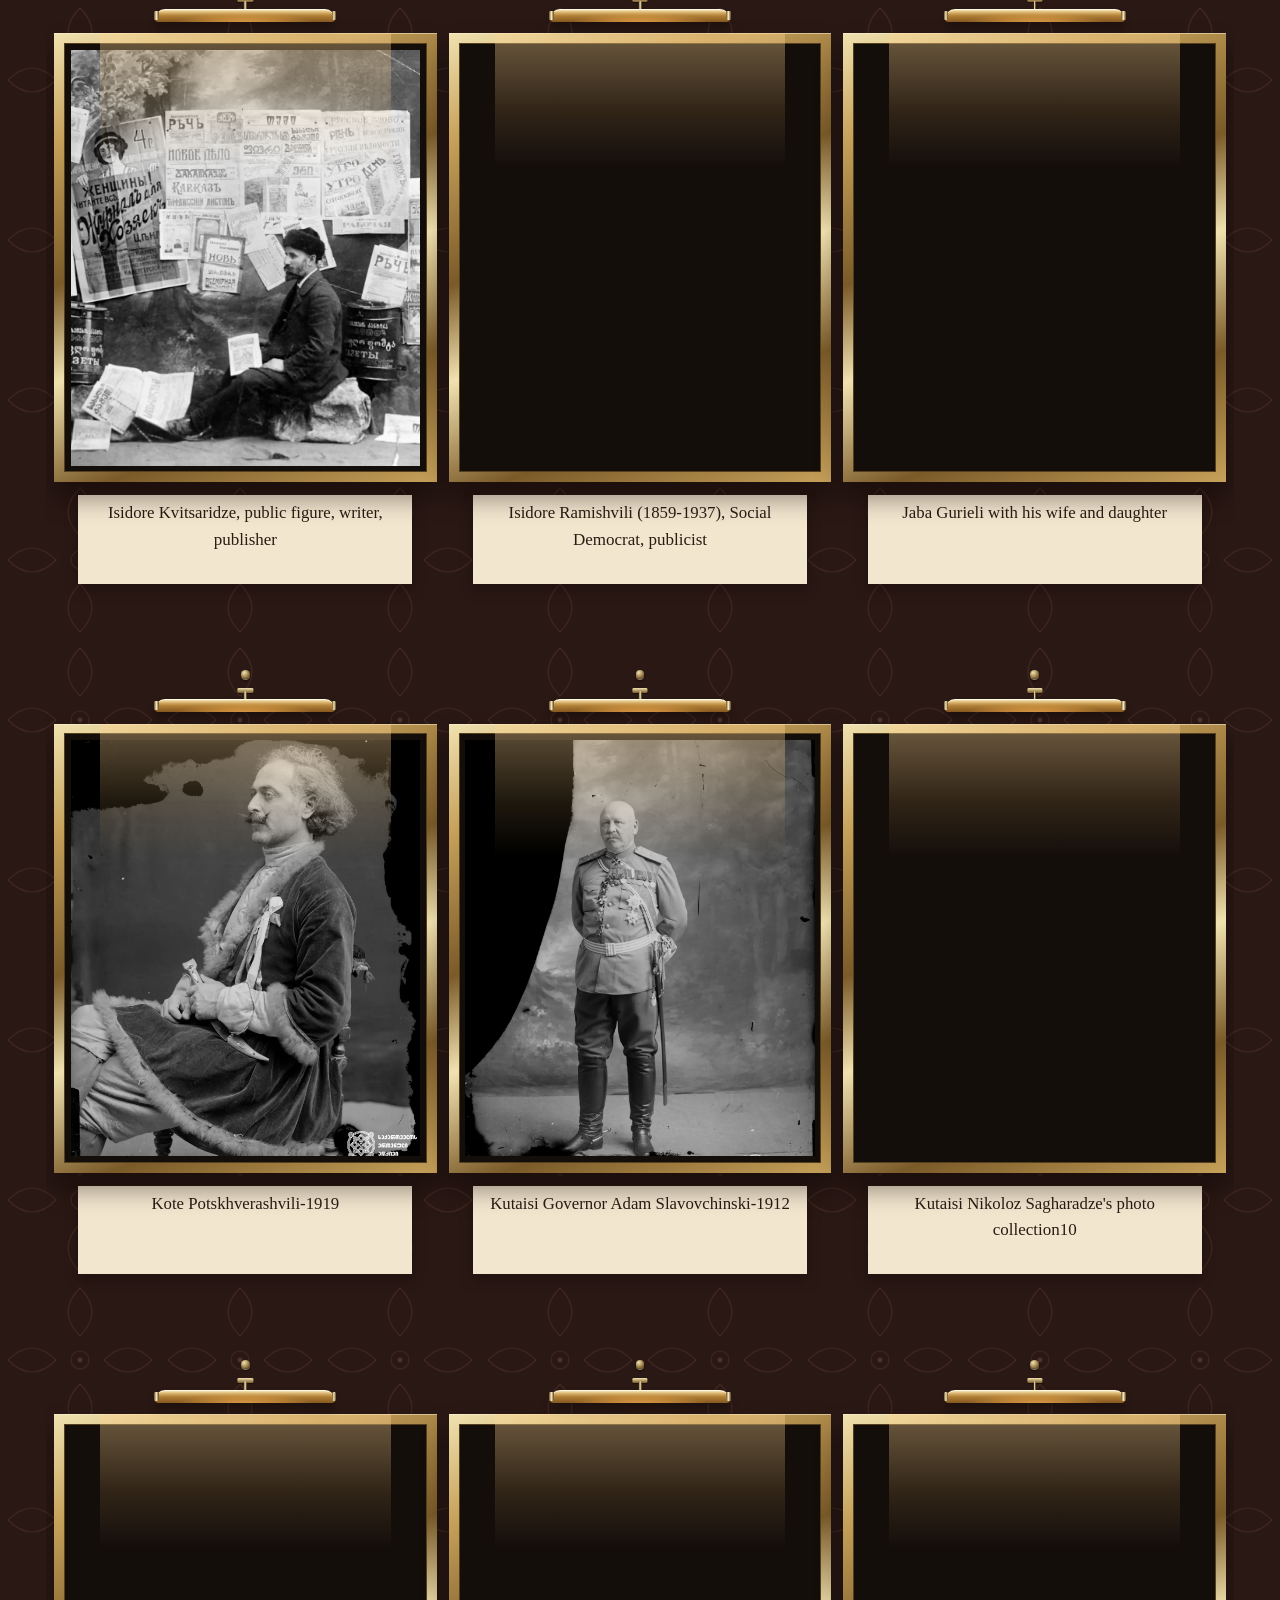
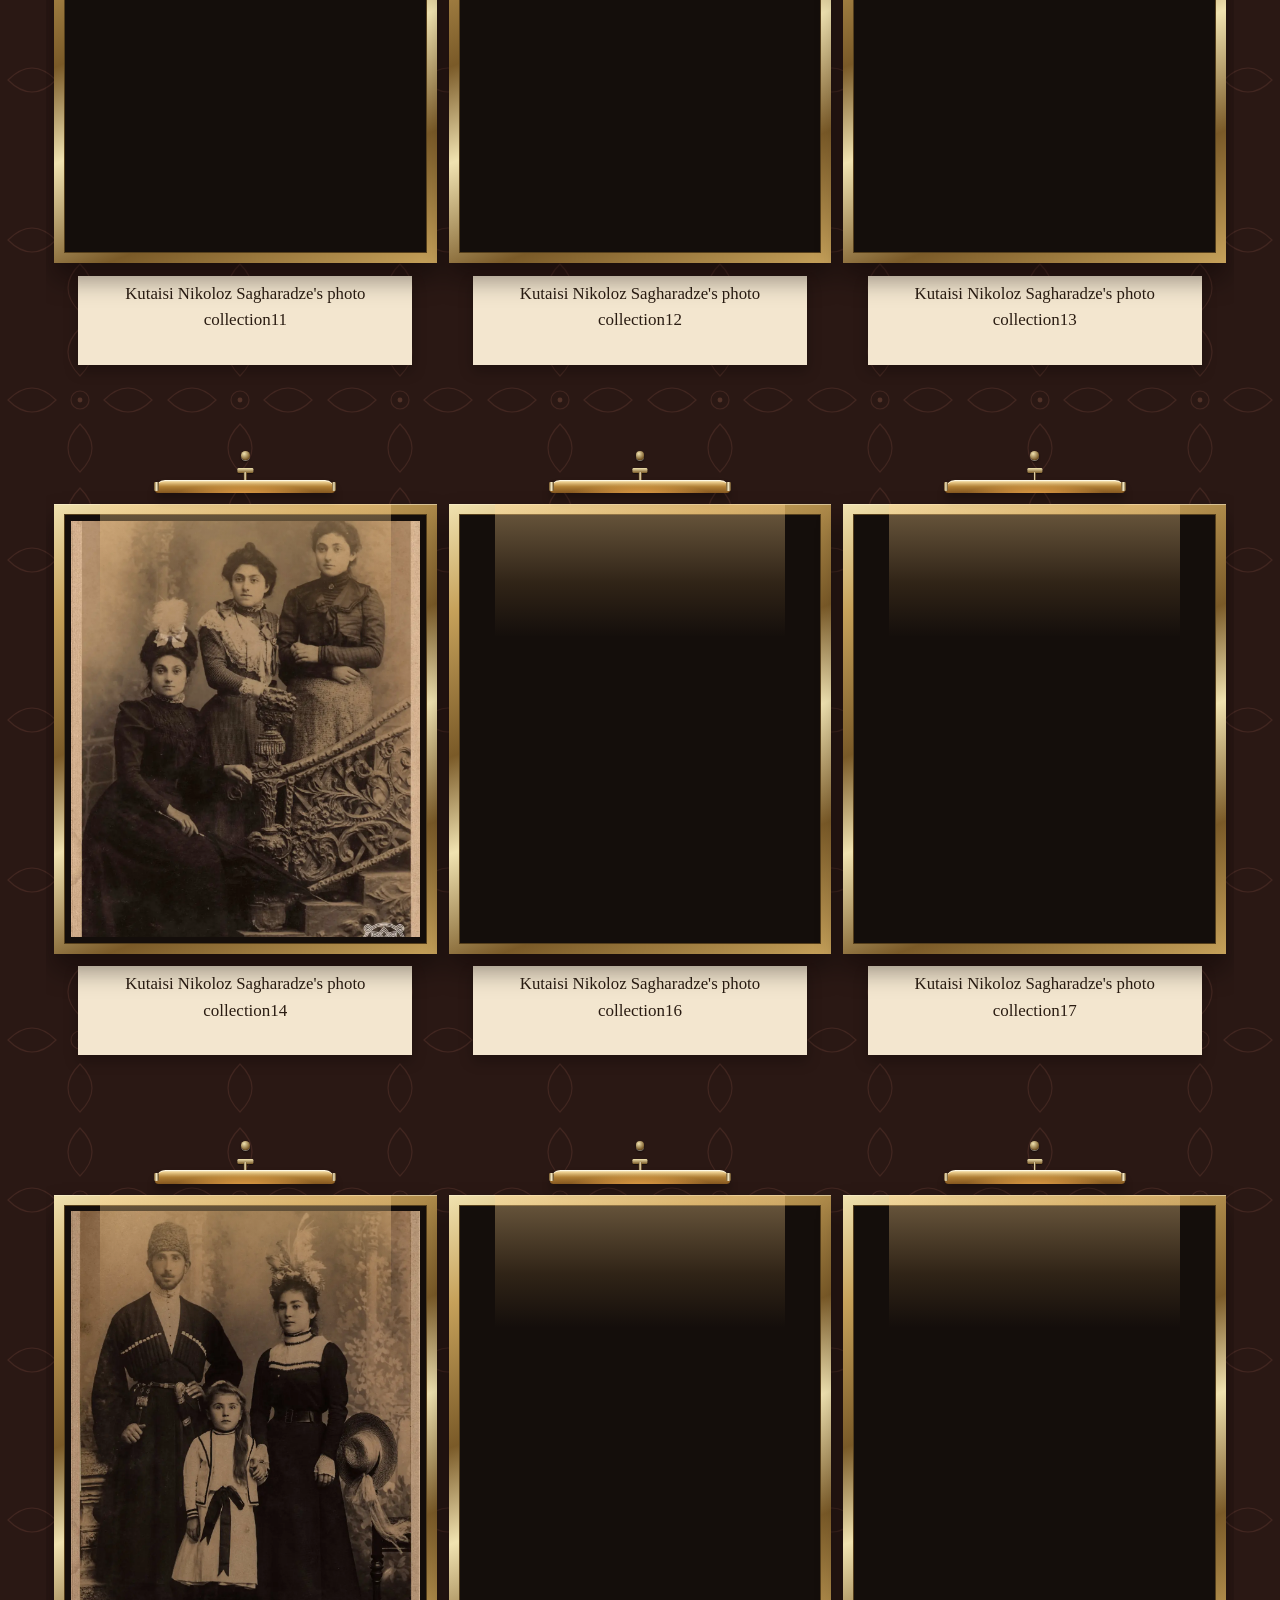
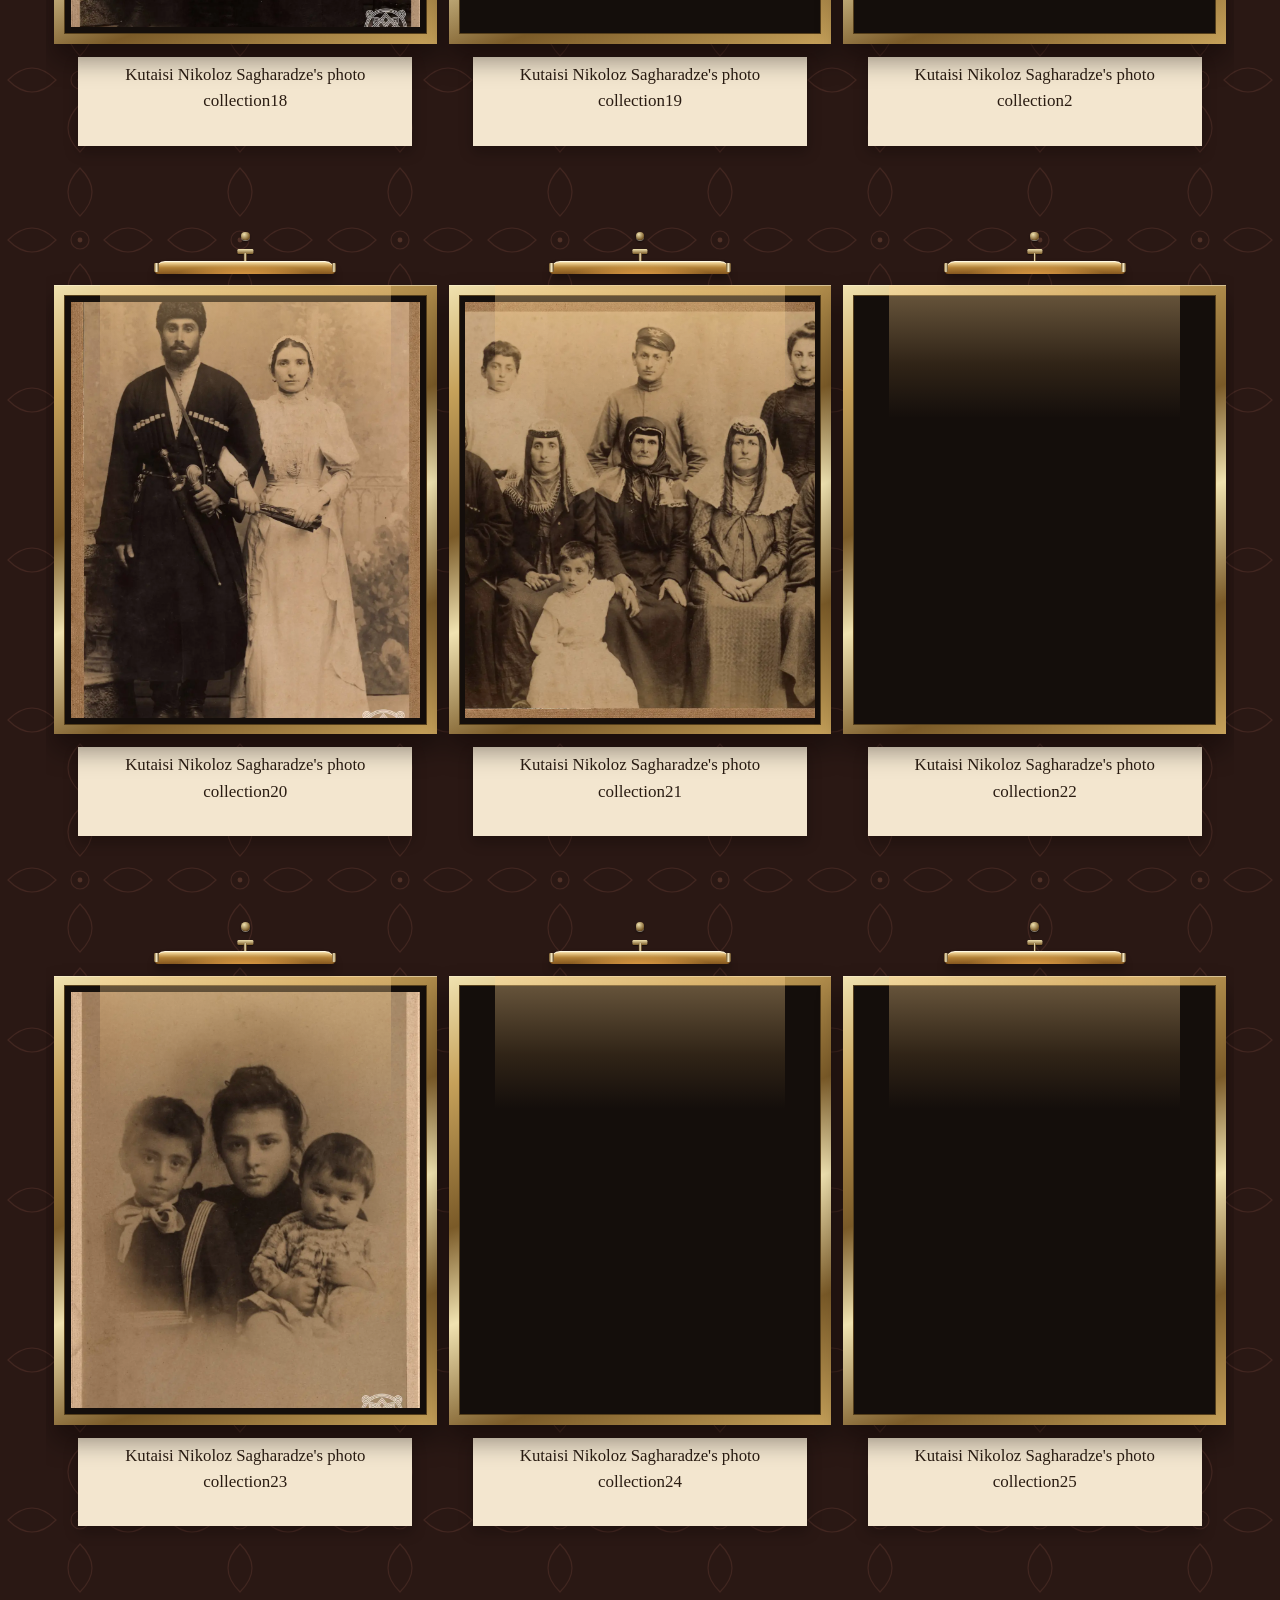
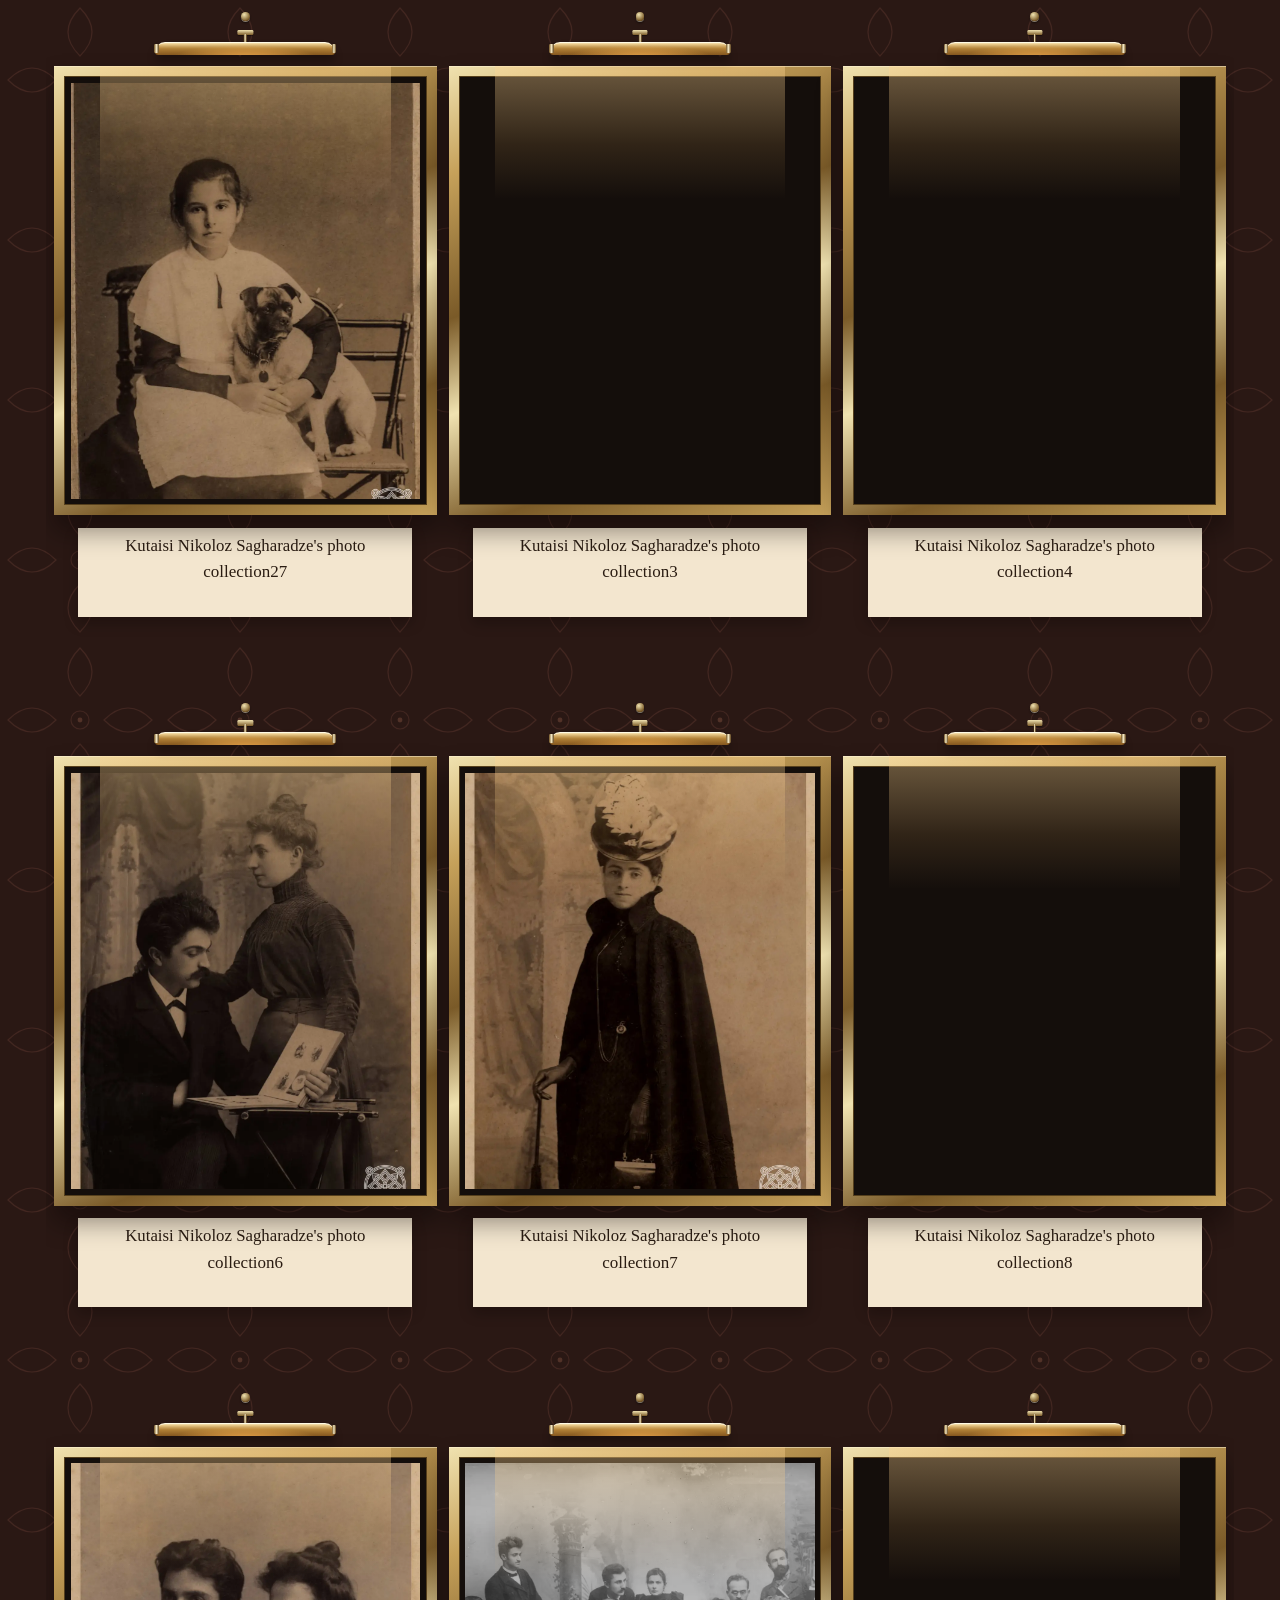
==== commit 9d207ca4: "Update index.html" ====
--- a/index.html
+++ b/index.html
@@ -1585,6 +1585,57 @@
             </span>
             <span class="slip" role="button" tabindex="0" aria-expanded="false">
               <span class="slip-title">Writer Shio Mghvimeli (1866-1933)</span>
+            </span>
+          </div>
+        </figure>
+        <figure class="plate" data-span="third" style="--i:105">
+          <div class="plate-hit is-still">
+            <span class="nail" aria-hidden="true"></span>
+            <span class="lamp" aria-hidden="true"><span class="lamp-plate"></span><span class="lamp-arm"></span><span class="lamp-shade"></span></span>
+            <span class="frame">
+              <span class="frame-well">
+                <span class="opening">
+                  <img src="atelier/Davit Javrishvili talks to the watchman of the Bagrati temple ruins, monk Grigol.jpg" alt="Davit Javrishvili talks to the watchman of the Bagrati temple ruins, monk Grigol" loading="lazy">
+                </span>
+              </span>
+            </span>
+            <span class="slip" role="button" tabindex="0" aria-expanded="false">
+              <span class="slip-title">Davit Javrishvili talks to the watchman of the Bagrati temple ruins, monk Grigol</span>
+              <span class="slip-more">photo collection</span>
+            </span>
+          </div>
+        </figure>
+                <figure class="plate" data-span="third" style="--i:105">
+          <div class="plate-hit is-still">
+            <span class="nail" aria-hidden="true"></span>
+            <span class="lamp" aria-hidden="true"><span class="lamp-plate"></span><span class="lamp-arm"></span><span class="lamp-shade"></span></span>
+            <span class="frame">
+              <span class="frame-well">
+                <span class="opening">
+                  <img src="atelier/Gviriloba Day in Kutaisi. [1912-1917].jpg" alt="Gviriloba Day in Kutaisi. [1912-1917]" loading="lazy">
+                </span>
+              </span>
+            </span>
+            <span class="slip" role="button" tabindex="0" aria-expanded="false">
+              <span class="slip-title">Gviriloba Day in Kutaisi.</span>
+              <span class="slip-more">[1912-1917]</span>
+            </span>
+          </div>
+        </figure>
+       <figure class="plate" data-span="third" style="--i:105">
+          <div class="plate-hit is-still">
+            <span class="nail" aria-hidden="true"></span>
+            <span class="lamp" aria-hidden="true"><span class="lamp-plate"></span><span class="lamp-arm"></span><span class="lamp-shade"></span></span>
+            <span class="frame">
+              <span class="frame-well">
+                <span class="opening">
+                  <img src="atelier/Noe Jordania, Grigol Kikodze and the director of the agricultural school Alexander Sharashidze surrounded the unknown women.jpg" alt="Noe Jordania, Grigol Kikodze and the director of the agricultural school Alexander Sharashidze surrounded the unknown women" loading="lazy">
+                </span>
+              </span>
+            </span>
+            <span class="slip" role="button" tabindex="0" aria-expanded="false">
+              <span class="slip-title">Noe Jordania, Grigol Kikodze and the director of the agricultural school Alexander Sharashidze surrounded the unknown women</span>
+              <span class="slip-more"></span>
             </span>
           </div>
         </figure>
